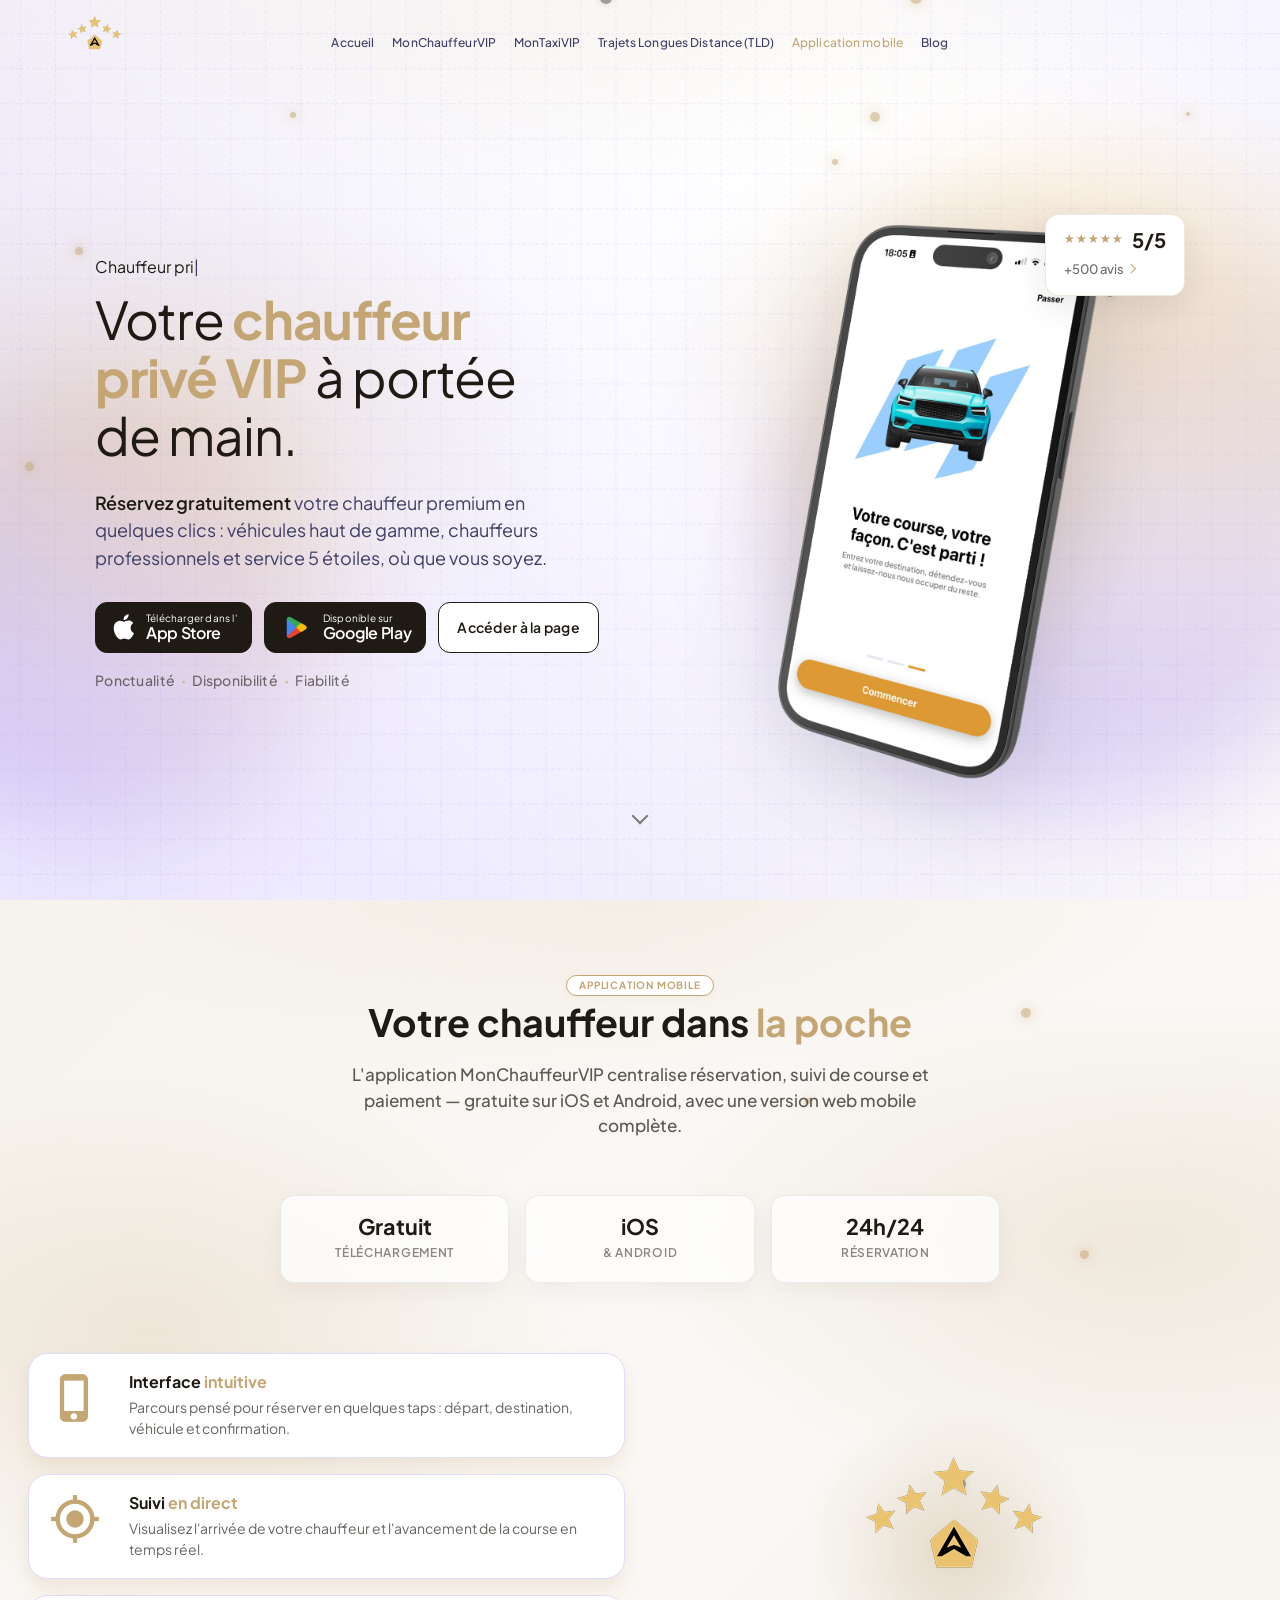
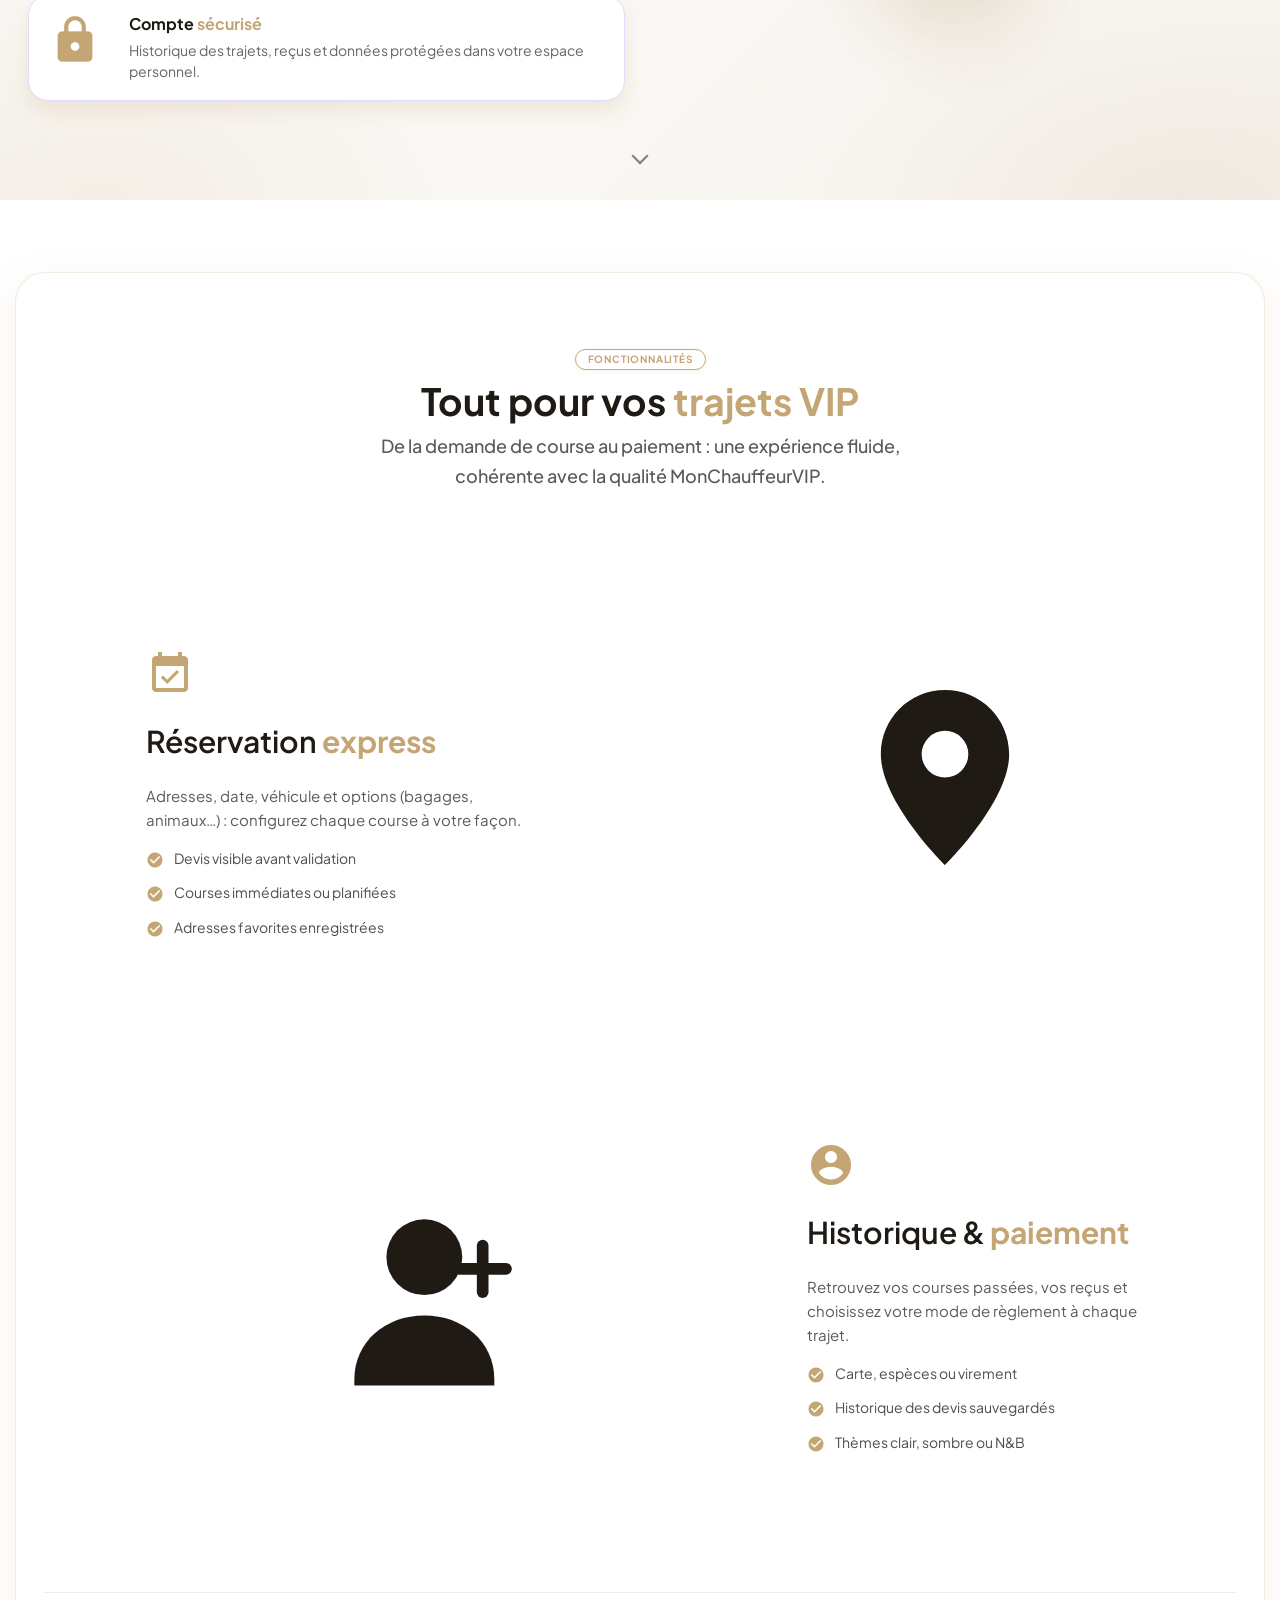
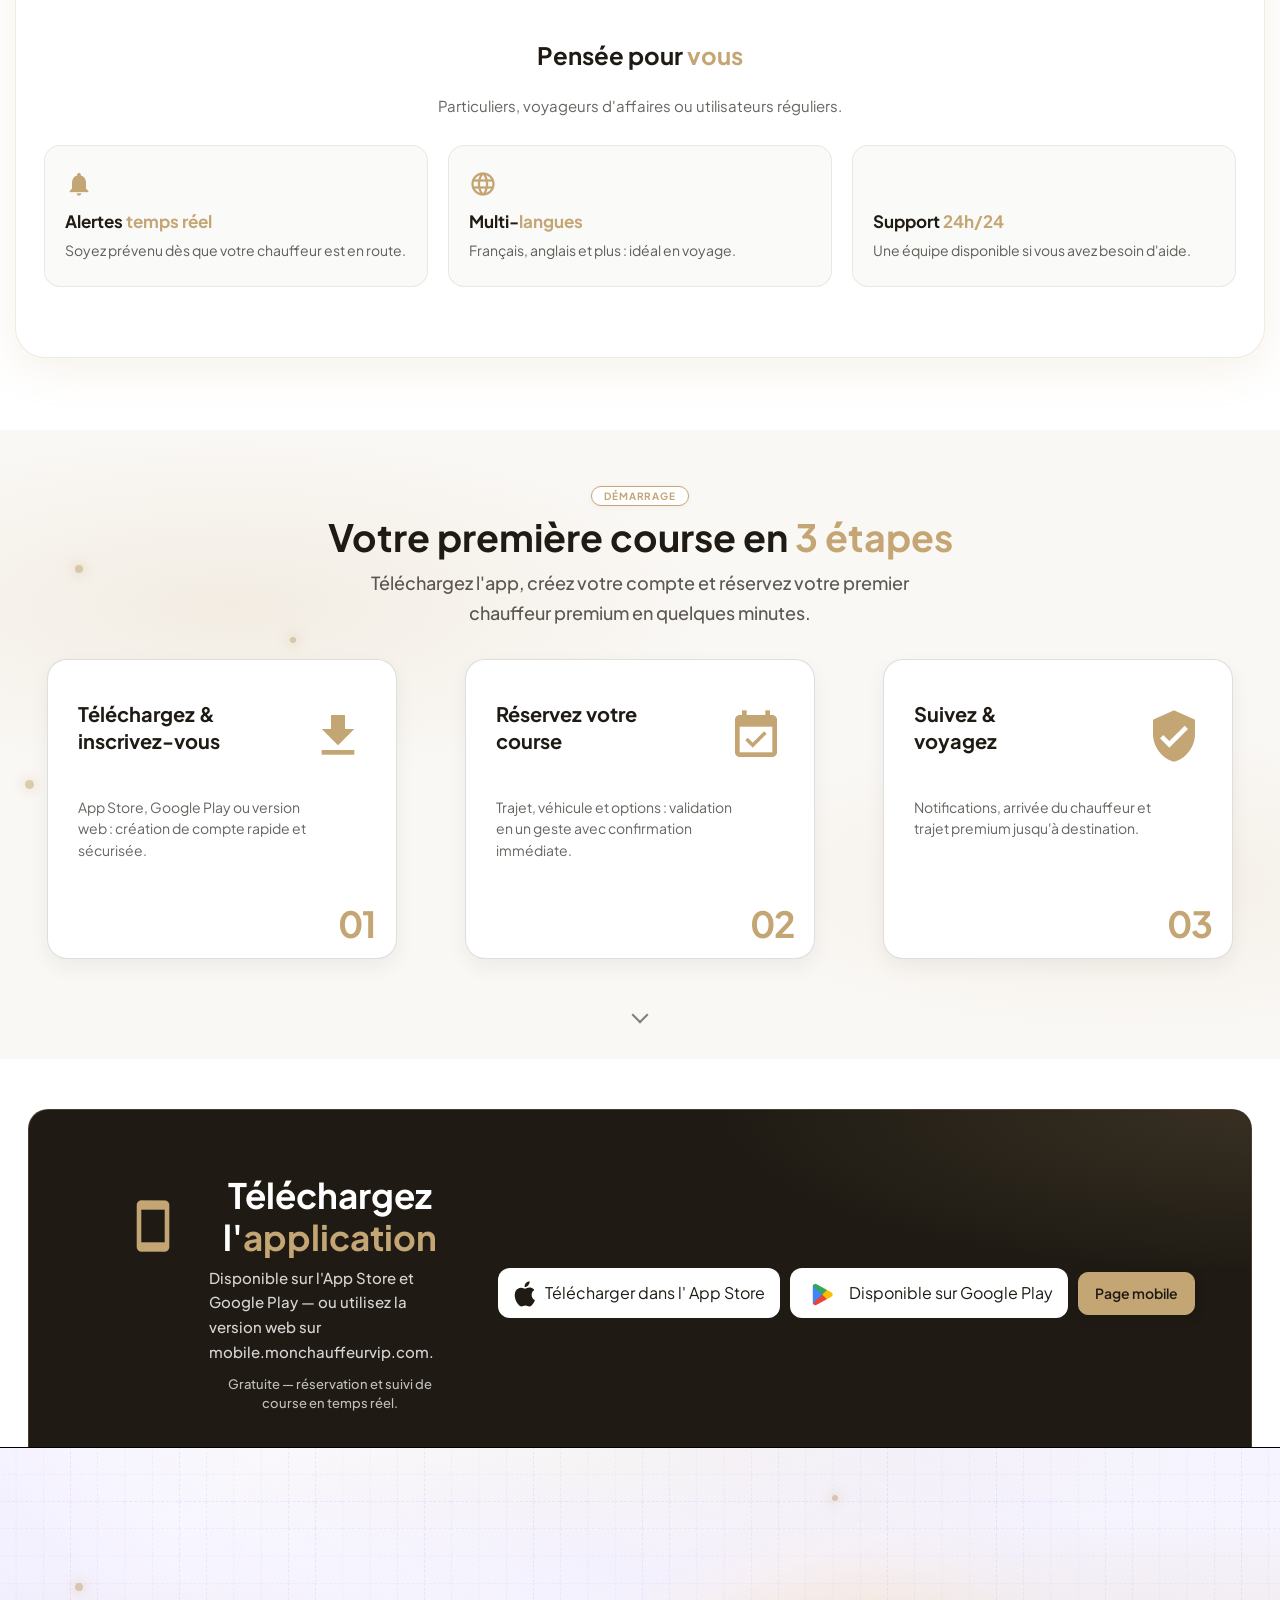
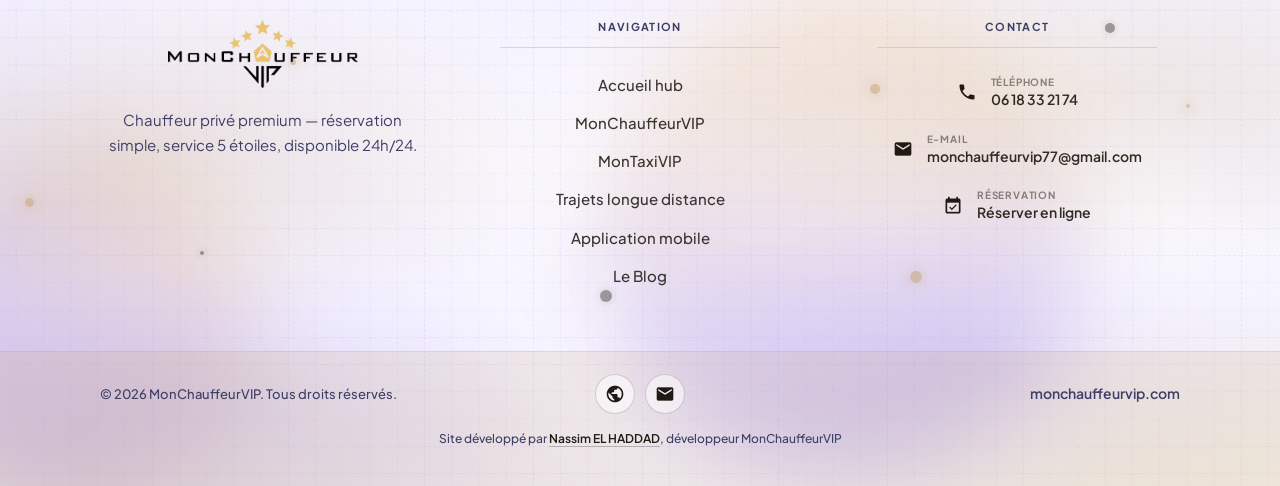
==== application-mobile.html @ 2fb82ef9 "Update index.html and styles for Hub MonChauffeurVIP - Revised meta description and title for better" ====
<!DOCTYPE html>
<html lang="fr">

<head>

  <meta charset="UTF-8">
  <meta http-equiv="X-UA-Compatible" content="IE=edge">
  <meta name="viewport" content="width=device-width, initial-scale=1.0">
  <meta name="description" content="Téléchargez l'application MonChauffeurVIP. Réservez votre chauffeur privé premium en quelques clics sur iOS et Android.">
  <title>Application mobile | MonChauffeurVIP</title>

  <link rel="stylesheet" href="css/owl.carousel.min.css">
  <link rel="stylesheet" href="css/bootstrap.min.css">
  <link rel="stylesheet" href="css/aos.css">
  <link rel="stylesheet" href="css/style.css">
  <link rel="stylesheet" href="css/responsive.css">
  <link rel="stylesheet" href="css/mcv-brand.css">
  <link rel="stylesheet" href="css/mcv-responsive.css">
  <link rel="icon" href="images/favicon-32.png" type="image/png" sizes="32x32">
  <link rel="apple-touch-icon" href="images/favicon.png" sizes="180x180">
  <link rel="preconnect" href="https://fonts.googleapis.com">
  <link rel="preconnect" href="https://fonts.gstatic.com" crossorigin>
  <link href="https://fonts.googleapis.com/css2?family=Plus+Jakarta+Sans:wght@200..800&display=swap" rel="stylesheet">
  <link href="https://fonts.googleapis.com/icon?family=Material+Icons" rel="stylesheet">

</head>

<body class="mcv-landing mcv-page-service mcv-page-app">

  <div class="page_wrapper">

    <div id="preloader">
      <div id="loader"></div>
    </div>

    <header>
      <div class="container">
       <nav class="navbar navbar-expand-lg mcv-navbar">
        <a class="navbar-brand mcv-brand-logo" href="index.html">
          <img class="mcv-brand-logo__img" src="images/logo-monchauffeurvip.png" alt="MonChauffeurVIP — Application mobile" width="220" height="56">
        </a>

        <button class="navbar-toggler" type="button" data-toggle="collapse" data-target="#navbarSupportedContent"
        aria-controls="navbarSupportedContent" aria-expanded="false" aria-label="Ouvrir le menu">
          <span class="navbar-toggler-icon">
            <div class="toggle-wrap">
              <span class="toggle-bar"></span>
            </div>
          </span>
        </button>

        <div class="collapse navbar-collapse" id="navbarSupportedContent">
          <ul class="navbar-nav mcv-nav-center">
            <li class="nav-item">
              <a class="nav-link" href="index.html">Accueil</a>
            </li>
            <li class="nav-item">
              <a class="nav-link" href="monchauffeurvip.html">MonChauffeurVIP</a>
            </li>
            <li class="nav-item">
              <a class="nav-link" href="montaxivip.html">MonTaxiVIP</a>
            </li>
            <li class="nav-item">
              <a class="nav-link" href="tld.html"><span class="mcv-nav-label-long">Trajets Longues Distance (TLD)</span><span class="mcv-nav-label-short">TLD</span></a>
            </li>
            <li class="nav-item active">
              <a class="nav-link" href="application-mobile.html"><span class="mcv-nav-label-long">Application mobile</span><span class="mcv-nav-label-short">App</span></a>
            </li>
            <li class="nav-item">
              <a class="nav-link" href="blog.html">Blog</a>
            </li>
          </ul>
        </div>

        </nav>
      </div>
    </header>

    <section id="mcv-app-hero" class="banner_section banner_section--fullscreen mcv-app-hero">

      <div class="dotes_anim_bloack">
        <div class="dots dotes_1"></div>
        <div class="dots dotes_2"></div>
        <div class="dots dotes_3"></div>
        <div class="dots dotes_4"></div>
        <div class="dots dotes_5"></div>
        <div class="dots dotes_6"></div>
        <div class="dots dotes_7"></div>
        <div class="dots dotes_8"></div>
        <div class="dots dotes_9"></div>
        <div class="dots dotes_10"></div>
      </div>

      <div class="container">
        <div class="row mcv-hero-row justify-content-center">

          <div class="col-lg-6 col-md-12" data-aos="fade-right" data-aos-duration="1500">
            <div class="banner_text mcv-hero-content">
              <div class="type-wrap">
                <span id="typed" style="white-space:pre;" class="typed"></span>
              </div>

              <h1>Votre <span>chauffeur privé VIP</span> à portée de main.</h1>
              <p><span class="mcv-hero-lead">Réservez gratuitement</span> votre chauffeur premium en quelques clics : véhicules haut de gamme, chauffeurs professionnels et service 5 étoiles, où que vous soyez.</p>

              <div class="mcv-hero-actions-row">
                <ul class="app_btn mcv-hero-stores">
                  <li>
                    <a class="mcv-store-badge" href="https://apps.apple.com/fr/app/monchauffeurvip/id6756851845" target="_blank" rel="noopener noreferrer" aria-label="Télécharger dans l'App Store">
                      <span class="mcv-store-badge__icon" aria-hidden="true">
                        <svg width="22" height="26" viewBox="0 0 22 26" fill="currentColor" xmlns="http://www.w3.org/2000/svg"><path d="M18.7 13.8c-.03-3.17 2.59-4.69 2.7-4.75-1.47-2.15-3.76-2.44-4.57-2.48-1.95-.2-3.8 1.15-4.78 1.15-.99 0-2.5-1.12-4.1-.99-2.11.13-4.05 1.23-5.14 3.12-2.19 3.8-.56 9.43 1.57 12.52 1.04 1.5 2.28 3.18 3.91 3.12 1.57-.06 2.16-1.01 4.06-1.01 1.9 0 2.43 1.01 4.09.98 1.69-.03 2.76-1.53 3.78-3.04 1.19-1.74 1.68-3.43 1.71-3.51-.04-.02-3.28-1.26-3.31-5.01zM15.3 4.2c.87-1.05 1.45-2.51 1.29-3.97-1.25.05-2.76.83-3.66 1.87-.8.93-1.5 2.43-1.31 3.86 1.39.11 2.8-.71 3.68-1.76z"/></svg>
                      </span>
                      <span class="mcv-store-badge__text">
                        <span class="mcv-store-badge__line">Télécharger dans l'</span>
                        <span class="mcv-store-badge__brand">App Store</span>
                      </span>
                    </a>
                  </li>
                  <li>
                    <a class="mcv-store-badge" href="#" aria-label="Disponible sur Google Play">
                      <span class="mcv-store-badge__icon mcv-store-badge__icon--play" aria-hidden="true">
                        <img src="images/google-play-store-logo-main-icon.png" alt="" width="34" height="34" class="mcv-store-badge__play-logo">
                      </span>
                      <span class="mcv-store-badge__text">
                        <span class="mcv-store-badge__line">Disponible sur</span>
                        <span class="mcv-store-badge__brand">Google Play</span>
                      </span>
                    </a>
                  </li>
                </ul>
                <a class="btn mcv-btn-reserver mcv-hero-cta-site" href="https://mobile.monchauffeurvip.com/" target="_blank" rel="noopener noreferrer">Accéder à la page</a>
              </div>

              <p class="mcv-hero-trust-line">
                <span>Ponctualité</span>
                <span class="mcv-hero-trust-line__dot" aria-hidden="true">·</span>
                <span>Disponibilité</span>
                <span class="mcv-hero-trust-line__dot" aria-hidden="true">·</span>
                <span>Fiabilité</span>
              </p>
            </div>
          </div>

          <div class="col-lg-6 col-md-12" data-aos="fade-in" data-aos-duration="1500">
            <div class="banner_shape_images banner_app_preview mcv-hero-visual">
              <div class="mcv-hero-visual__glow" aria-hidden="true"></div>
              <div class="hero_image_1">
                <img src="images/img_hero_nouvelle.png" class="moving_position_animatin" alt="Capture d'écran de l'application MonChauffeurVIP">
              </div>
              <a href="https://share.google/GGSSktTO4SmIzMHUB" class="hero_image_2 mcv-hero-float-card" target="_blank" rel="noopener noreferrer" aria-label="Voir plus de 500 avis sur Google">
                <div class="mcv-hero-float-card__inner">
                  <div class="mcv-hero-float-card__rating">
                    <span class="mcv-hero-float-card__stars" aria-hidden="true">★★★★★</span>
                    <strong>5/5</strong>
                  </div>
                  <span class="mcv-hero-float-card__label">
                    +500 avis
                    <span class="mcv-hero-float-card__arrow" aria-hidden="true"></span>
                  </span>
                </div>
              </a>
            </div>
          </div>

        </div>
      </div>

      <a href="#mcv-features" class="mcv-hero-scroll" aria-label="Aller à la section suivante">
        <span class="mcv-hero-scroll__icon" aria-hidden="true"></span>
      </a>
    </section>

    <section id="mcv-features" class="row_am whychoose_section mcv-features-section mcv-service-template-section" aria-labelledby="mcv-features-title">

      <div class="dotes_anim_bloack mcv-features-dots" aria-hidden="true">
        <div class="dots dotes_2"></div>
        <div class="dots dotes_5"></div>
        <div class="dots dotes_8"></div>
        <div class="dots dotes_10"></div>
      </div>

      <div class="inner_sec">
        <div class="container">
          <div class="section_title top_content mcv-features-heading" data-aos="fade-up" data-aos-duration="1500" data-aos-delay="300">
            <span class="title_badge mcv-features-badge mb-1">Application mobile</span>
            <h2 id="mcv-features-title">Votre chauffeur dans <span>la poche</span></h2>
            <p>L'application MonChauffeurVIP centralise réservation, suivi de course et paiement — gratuite sur iOS et Android, avec une version web mobile complète.</p>
          </div>

          <ul class="mcv-svc-stats" data-aos="fade-up" data-aos-duration="1000" data-aos-delay="200" aria-label="Points forts de l'application">
            <li class="mcv-svc-stat"><strong>Gratuit</strong><span>Téléchargement</span></li>
            <li class="mcv-svc-stat"><strong>iOS</strong><span>&amp; Android</span></li>
            <li class="mcv-svc-stat"><strong>24h/24</strong><span>Réservation</span></li>
          </ul>

          <div class="row whychoose_dh">
            <div class="col-lg-6">
              <div class="whychoose_box" data-aos="fade-up" data-aos-duration="1000" data-aos-delay="100">
                <div class="choose_icon"><span class="material-icons mcv-icon mcv-icon--atout" aria-hidden="true">phone_iphone</span></div>
                <div class="choose_text">
                  <h6>Interface <span>intuitive</span></h6>
                  <p>Parcours pensé pour réserver en quelques taps : départ, destination, véhicule et confirmation.</p>
                </div>
              </div>
              <div class="whychoose_box" data-aos="fade-up" data-aos-duration="1000" data-aos-delay="200">
                <div class="choose_icon"><span class="material-icons mcv-icon mcv-icon--atout" aria-hidden="true">my_location</span></div>
                <div class="choose_text">
                  <h6>Suivi <span>en direct</span></h6>
                  <p>Visualisez l'arrivée de votre chauffeur et l'avancement de la course en temps réel.</p>
                </div>
              </div>
              <div class="whychoose_box" data-aos="fade-up" data-aos-duration="1000" data-aos-delay="300">
                <div class="choose_icon"><span class="material-icons mcv-icon mcv-icon--atout" aria-hidden="true">lock</span></div>
                <div class="choose_text">
                  <h6>Compte <span>sécurisé</span></h6>
                  <p>Historique des trajets, reçus et données protégées dans votre espace personnel.</p>
                </div>
              </div>
            </div>
            <div class="col-lg-6">
              <div class="mcv-features-visual-col" data-aos="fade-up" data-aos-duration="1500" data-aos-delay="150">
                <div class="choose_img mcv-features-visual">
                  <div class="mcv-features-visual__glow" aria-hidden="true"></div>
                  <img src="images/favicon.png" class="mcv-features-screen moving_position_animatin" alt="Application mobile MonChauffeurVIP">
                </div>
              </div>
            </div>
          </div>
        </div>
      </div>

      <a href="#mcv-service-highlights" class="mcv-hero-scroll" aria-label="Aller à la section suivante">
        <span class="mcv-hero-scroll__icon" aria-hidden="true"></span>
      </a>
    </section>

    <section id="mcv-service-highlights" class="row_am service_section best_features mcv-best-features-section mcv-service-highlights-section section_inner_padding" aria-labelledby="mcv-highlights-title">
      <div class="inner_sec">
        <div class="container">
          <div class="section_title mcv-best-features-heading" data-aos="fade-up" data-aos-duration="1500" data-aos-delay="300">
            <span class="title_badge mcv-best-features-badge mb-1">Fonctionnalités</span>
            <h2 id="mcv-highlights-title">Tout pour vos <span>trajets VIP</span></h2>
            <p>De la demande de course au paiement : une expérience fluide, cohérente avec la qualité MonChauffeurVIP.</p>
          </div>

          <div class="row service_blocks">
            <div class="col-lg-1 col-md-12"></div>
            <div class="col-lg-5 col-md-12">
              <div class="service_text" data-aos="fade-up" data-aos-duration="1500">
                <span class="section_icon"><span class="material-icons mcv-icon mcv-icon--bf" aria-hidden="true">event_available</span></span>
                <h4>Réservation <span>express</span></h4>
                <p>Adresses, date, véhicule et options (bagages, animaux…) : configurez chaque course à votre façon.</p>
                <ul class="mcv-svc-checklist">
                  <li><span class="material-icons" aria-hidden="true">check_circle</span>Devis visible avant validation</li>
                  <li><span class="material-icons" aria-hidden="true">check_circle</span>Courses immédiates ou planifiées</li>
                  <li><span class="material-icons" aria-hidden="true">check_circle</span>Adresses favorites enregistrées</li>
                </ul>
              </div>
            </div>
            <div class="col-lg-6 col-md-12">
              <div class="img mcv-service-highlight-visual" data-aos="fade-up" data-aos-duration="1500">
                <img src="images/mcv-atout-reservation.svg" class="mcv-service-highlight-img mcv-service-highlight-img--icon moving_position_animatin" alt="Réservation dans l'application MonChauffeurVIP">
              </div>
            </div>
          </div>

          <div class="row service_blocks flex-row-reverse">
            <div class="col-lg-5 col-md-12">
              <div class="service_text right_side" data-aos="fade-up" data-aos-duration="1500">
                <span class="section_icon"><span class="material-icons mcv-icon mcv-icon--bf" aria-hidden="true">account_circle</span></span>
                <h4>Historique &amp; <span>paiement</span></h4>
                <p>Retrouvez vos courses passées, vos reçus et choisissez votre mode de règlement à chaque trajet.</p>
                <ul class="mcv-svc-checklist">
                  <li><span class="material-icons" aria-hidden="true">check_circle</span>Carte, espèces ou virement</li>
                  <li><span class="material-icons" aria-hidden="true">check_circle</span>Historique des devis sauvegardés</li>
                  <li><span class="material-icons" aria-hidden="true">check_circle</span>Thèmes clair, sombre ou N&amp;B</li>
                </ul>
              </div>
            </div>
            <div class="col-lg-6 col-md-12">
              <div class="img mcv-service-highlight-visual" data-aos="fade-up" data-aos-duration="1500">
                <img src="images/mcv-atout-compte.svg" class="mcv-service-highlight-img mcv-service-highlight-img--icon moving_position_animatin" alt="Compte et historique dans l'application">
              </div>
            </div>
          </div>

          <div class="mcv-svc-usecases" data-aos="fade-up" data-aos-duration="1000">
            <h3 class="mcv-svc-usecases__title">Pensée pour <span>vous</span></h3>
            <p class="mcv-svc-usecases__lead">Particuliers, voyageurs d'affaires ou utilisateurs réguliers.</p>
            <article class="mcv-svc-usecase-card">
              <span class="material-icons" aria-hidden="true">notifications</span>
              <h3>Alertes <span>temps réel</span></h3>
              <p>Soyez prévenu dès que votre chauffeur est en route.</p>
            </article>
            <article class="mcv-svc-usecase-card">
              <span class="material-icons" aria-hidden="true">language</span>
              <h3>Multi-<span>langues</span></h3>
              <p>Français, anglais et plus : idéal en voyage.</p>
            </article>
            <article class="mcv-svc-usecase-card">
              <span class="material-icons" aria-hidden="true">support_agent</span>
              <h3>Support <span>24h/24</span></h3>
              <p>Une équipe disponible si vous avez besoin d'aide.</p>
            </article>
          </div>
        </div>
      </div>
    </section>

    <section id="mcv-how-it-works" class="row_am howwork_section mcv-howwork-section" aria-labelledby="mcv-how-title">

      <div class="dotes_anim_bloack mcv-howwork-dots" aria-hidden="true">
        <div class="dots dotes_1"></div>
        <div class="dots dotes_4"></div>
        <div class="dots dotes_7"></div>
        <div class="dots dotes_10"></div>
      </div>

      <div class="inner_sec">
        <div class="container">
          <div class="section_title mcv-howwork-heading" data-aos="fade-up" data-aos-duration="1000" data-aos-delay="100">
            <span class="title_badge mcv-howwork-badge mb-1">Démarrage</span>
            <h2 id="mcv-how-title">Votre première course en <span>3 étapes</span></h2>
            <p>Téléchargez l'app, créez votre compte et réservez votre premier chauffeur premium en quelques minutes.</p>
          </div>
          <div class="row work_blocks">
            <div class="col-lg-4 col-md-12" data-aos="fade-up" data-aos-duration="1000" data-aos-delay="100">
              <div class="work_box">
                <div class="work_title">
                  <h6>Téléchargez &amp; <br> inscrivez-vous</h6>
                  <span class="material-icons mcv-icon mcv-icon--work work_icon" aria-hidden="true">get_app</span>
                </div>
                <div class="work_text">
                  <p>App Store, Google Play ou version web : création de compte rapide et sécurisée.</p>
                </div>
                <div class="work_step"><div class="step-box">01</div></div>
              </div>
            </div>
            <div class="col-lg-4 col-md-12" data-aos="fade-up" data-aos-duration="1000" data-aos-delay="200">
              <div class="work_box">
                <div class="work_title">
                  <h6>Réservez votre <br> course</h6>
                  <span class="material-icons mcv-icon mcv-icon--work work_icon" aria-hidden="true">event_available</span>
                </div>
                <div class="work_text">
                  <p>Trajet, véhicule et options : validation en un geste avec confirmation immédiate.</p>
                </div>
                <div class="work_step"><div class="step-box">02</div></div>
              </div>
            </div>
            <div class="col-lg-4 col-md-12" data-aos="fade-up" data-aos-duration="1000" data-aos-delay="300">
              <div class="work_box">
                <div class="work_title">
                  <h6>Suivez &amp; <br> voyagez</h6>
                  <span class="material-icons mcv-icon mcv-icon--work work_icon" aria-hidden="true">verified_user</span>
                </div>
                <div class="work_text">
                  <p>Notifications, arrivée du chauffeur et trajet premium jusqu'à destination.</p>
                </div>
                <div class="work_step"><div class="step-box">03</div></div>
              </div>
            </div>
          </div>
        </div>
      </div>

      <a href="#mcv-svc-cta" class="mcv-hero-scroll" aria-label="Aller au téléchargement">
        <span class="mcv-hero-scroll__icon" aria-hidden="true"></span>
      </a>
    </section>

    <section class="cta_section new white_text mcv-cta-section mcv-service-cta-section" id="mcv-svc-cta">
      <div class="container">
        <div class="cta_box">
          <div class="left">
            <div class="section_title" data-aos="fade-in" data-aos-duration="1500" data-aos-delay="100">
              <span class="material-icons mcv-icon mcv-icon--contact customer_icon" aria-hidden="true">smartphone</span>
              <h3>Téléchargez l'<span>application</span></h3>
              <p>Disponible sur l'App Store et Google Play — ou utilisez la version web sur mobile.monchauffeurvip.com.</p>
              <span class="mcv-svc-cta-note">Gratuite — réservation et suivi de course en temps réel.</span>
            </div>
          </div>
          <div class="right">
            <div class="btn_block mcv-service-cta-actions mcv-service-cta-actions--stores">
              <a class="mcv-store-badge" href="https://apps.apple.com/fr/app/monchauffeurvip/id6756851845" target="_blank" rel="noopener noreferrer" aria-label="Télécharger dans l'App Store">
                <span class="mcv-store-badge__icon" aria-hidden="true">
                  <svg width="22" height="26" viewBox="0 0 22 26" fill="currentColor" xmlns="http://www.w3.org/2000/svg"><path d="M18.7 13.8c-.03-3.17 2.59-4.69 2.7-4.75-1.47-2.15-3.76-2.44-4.57-2.48-1.95-.2-3.8 1.15-4.78 1.15-.99 0-2.5-1.12-4.1-.99-2.11.13-4.05 1.23-5.14 3.12-2.19 3.8-.56 9.43 1.57 12.52 1.04 1.5 2.28 3.18 3.91 3.12 1.57-.06 2.16-1.01 4.06-1.01 1.9 0 2.43 1.01 4.09.98 1.69-.03 2.76-1.53 3.78-3.04 1.19-1.74 1.68-3.43 1.71-3.51-.04-.02-3.28-1.26-3.31-5.01zM15.3 4.2c.87-1.05 1.45-2.51 1.29-3.97-1.25.05-2.76.83-3.66 1.87-.8.93-1.5 2.43-1.31 3.86 1.39.11 2.8-.71 3.68-1.76z"/></svg>
                </span>
                <span class="mcv-store-badge__text">
                  <span class="mcv-store-badge__line">Télécharger dans l'</span>
                  <span class="mcv-store-badge__brand">App Store</span>
                </span>
              </a>
              <a class="mcv-store-badge" href="#" aria-label="Disponible sur Google Play">
                <span class="mcv-store-badge__icon mcv-store-badge__icon--play" aria-hidden="true">
                  <img src="images/google-play-store-logo-main-icon.png" alt="" width="34" height="34" class="mcv-store-badge__play-logo">
                </span>
                <span class="mcv-store-badge__text">
                  <span class="mcv-store-badge__line">Disponible sur</span>
                  <span class="mcv-store-badge__brand">Google Play</span>
                </span>
              </a>
              <a class="btn mcv-btn-reserver mcv-cta-btn mcv-cta-btn--book" href="https://mobile.monchauffeurvip.com/" target="_blank" rel="noopener noreferrer">Page mobile</a>
            </div>
          </div>
        </div>
      </div>
    </section>


    <!-- Footer-Section start -->
    <footer class="mcv-footer">
        <div class="top_footer" id="contact">

          <div class="dotes_anim_bloack mcv-footer-dots" aria-hidden="true">
            <div class="dots dotes_1"></div>
            <div class="dots dotes_2"></div>
            <div class="dots dotes_3"></div>
            <div class="dots dotes_4"></div>
            <div class="dots dotes_5"></div>
            <div class="dots dotes_6"></div>
            <div class="dots dotes_7"></div>
            <div class="dots dotes_8"></div>
            <div class="dots dotes_9"></div>
            <div class="dots dotes_10"></div>
          </div>

          <div class="container">
            <div class="mcv-footer-main">
              <div class="mcv-footer-col mcv-footer-col--brand">
                <a href="index.html" class="mcv-footer-logo">
                  <img src="images/logo%20header.png" alt="MonChauffeurVIP" width="220" height="56">
                </a>
                <p class="mcv-footer-tagline">Chauffeur privé premium — réservation simple, service 5 étoiles, disponible 24h/24.</p>
              </div>

              <nav class="mcv-footer-col mcv-footer-col--nav" aria-label="Navigation pied de page">
                <h2 class="mcv-footer-heading">Navigation</h2>
                <ul class="mcv-footer-links">
                  <li><a href="index.html">Accueil hub</a></li>
                  <li><a href="monchauffeurvip.html">MonChauffeurVIP</a></li>
                  <li><a href="montaxivip.html">MonTaxiVIP</a></li>
                  <li><a href="tld.html">Trajets longue distance</a></li>
                  <li><a href="application-mobile.html">Application mobile</a></li>
                  <li><a href="blog.html">Le Blog</a></li>
                </ul>
              </nav>

              <div class="mcv-footer-col mcv-footer-col--contact">
                <h2 class="mcv-footer-heading">Contact</h2>
                <ul class="mcv-footer-contact-list">
                  <li>
                    <a href="tel:+33618332174" class="mcv-footer-contact-link">
                      <span class="material-icons" aria-hidden="true">call</span>
                      <span class="mcv-footer-contact-link__text">
                        <span class="mcv-footer-contact-link__label">Téléphone</span>
                        <span class="mcv-footer-contact-link__value">06 18 33 21 74</span>
                      </span>
                    </a>
                  </li>
                  <li>
                    <a href="mailto:monchauffeurvip77@gmail.com" class="mcv-footer-contact-link">
                      <span class="material-icons" aria-hidden="true">mail</span>
                      <span class="mcv-footer-contact-link__text">
                        <span class="mcv-footer-contact-link__label">E-mail</span>
                        <span class="mcv-footer-contact-link__value">monchauffeurvip77@gmail.com</span>
                      </span>
                    </a>
                  </li>
                  <li>
                    <a href="https://monchauffeurvip.com" class="mcv-footer-contact-link" target="_blank" rel="noopener noreferrer">
                      <span class="material-icons" aria-hidden="true">event_available</span>
                      <span class="mcv-footer-contact-link__text">
                        <span class="mcv-footer-contact-link__label">Réservation</span>
                        <span class="mcv-footer-contact-link__value">Réserver en ligne</span>
                      </span>
                    </a>
                  </li>
                </ul>
              </div>
            </div>
          </div>

          <div class="mcv-footer-bottom">
            <div class="container">
              <div class="mcv-footer-bottom__inner">
                <p class="mcv-footer-copy">© <span id="mcv-current-year"></span> MonChauffeurVIP. Tous droits réservés.</p>
                <ul class="mcv-footer-social">
                  <li>
                    <a href="https://monchauffeurvip.com" target="_blank" rel="noopener noreferrer" aria-label="Site web MonChauffeurVIP">
                      <span class="material-icons" aria-hidden="true">public</span>
                    </a>
                  </li>
                  <li>
                    <a href="mailto:monchauffeurvip77@gmail.com" aria-label="Envoyer un e-mail">
                      <span class="material-icons" aria-hidden="true">mail</span>
                    </a>
                  </li>
                </ul>
                <a href="https://monchauffeurvip.com" class="mcv-footer-site-link" target="_blank" rel="noopener noreferrer">monchauffeurvip.com</a>
              </div>
              <p class="mcv-footer-credit">
                Site développé par <a href="https://www.linkedin.com/in/nassim-elhaddad/" target="_blank" rel="noopener noreferrer">Nassim EL HADDAD</a>, développeur MonChauffeurVIP
              </p>
            </div>
          </div>

        </div>
    </footer>
    <!-- Footer-Section end -->

    <div class="go_top" id="Gotop">
      <span><i class="material-icons">keyboard_arrow_up</i></span>
    </div>


    <div class="purple_backdrop"></div>

  </div>

  <script src="js/jquery.js"></script>
  <script src="js/owl.carousel.min.js"></script>
  <script src="js/bootstrap.min.js"></script>
  <script src="js/aos.js"></script>
  <script src="js/typed.min.js"></script>
  <script src="js/main.js"></script>
  <script>
    $("#typed").typed({
      strings: ["Chauffeur privé premium", "Service VIP 5 étoiles", "Réservation en quelques clics"],
      typeSpeed: 100,
      startDelay: 0,
      backSpeed: 60,
      backDelay: 2000,
      loop: true,
      cursorChar: "|",
      contentType: 'html'
    });

    document.getElementById('mcv-current-year').textContent = new Date().getFullYear();
  </script>

</body>

</html>
---- css/style.css ----
/*-----------------------------------------------------------------------------------

[Table of contents]

1.Font
2.Css Variable for colors
3.Common CSS
4.Section heading  
5.Preloader  
6.Header navigation
7.Hero slider
8.Scrolling text
9.Trusted logo slider
10.Feature section
11.Services two colom
12.Two colom
13.About app
14.Modern Ui slider
15.How it work
16.Intro video
17.Testimonial
18.Pricing box
19.Pricing page
20.Pricing table
21.Faq
22.Interface image
23.Download app
24.Latest story blog
25.Newsletter
26.Footer
27.Object moving
28.Header buttons
29.About page banner
30.Inner page banner
31.White header
32.About us page
33.Blog list page
34.Blog single page
35.Sign up
36.Sign in
37.Contact page
38.Home why choose
39.Best features
40.How it work option 2
41.Feature page
42.Static hero
43.How work slider option
44.Popup model

-----------------------------------------------------------------------------------*/


/* --------Font--------------- */

@import url('https://fonts.googleapis.com/css2?family=Plus+Jakarta+Sans:wght@200..800&display=swap');


/* -----------Css-variable------ */

:root {
    --primary: #6a49f2;
    --secondary: #32236f;
    --body-text: #3e3f66;
    --white: #ffffff;
    --lighter1: #f6f4fe;
    --lighter2: #DFDAF3;
    --lighter3:#c1c0d3;
    --purplishgray:#e2dcff;
    --border:#e1dbfc;
    --slider-dots-color: #D4D2DD;
    --red-color:#ee6464;
    --green-color:#33c433; 
}


/* ------Common-Css------------- */

html{scroll-behavior:smooth; overflow-x: hidden;}

body {
    margin: 0;
    padding: 0;
    box-sizing: border-box;
    font-size: 16px;
    line-height: 1.7;
    font-family: "Plus Jakarta Sans", sans-serif;
    color: var(--body-text);
    background-color: var(--lighter1);
    overflow-x: hidden;
}

img {max-width: 100%}

.page_wrapper {
    width: 100%;
    overflow-x: hidden;
}


a {
    text-decoration: none;
    color: var(--body-text);
}

a:hover {
    text-decoration: none;
    color: var(--body-text);
}

ul,
li {
    padding: 0;
    list-style-type: none;
    margin: 0;
}

button:focus,
.btn.focus,
.btn:focus {
    outline: none;
    box-shadow: none;
}


/* heding font size */

h1, h2, h3, h4, h5, h6 {
	font-weight: 700;
	color: var(--secondary);
}

h1 {
	font-size: 50px;
}

h2 {
	font-size: 45px;
}

h3 {
    font-size: 35px;
}

h4 {
    font-size: 30px;
}

h5 {
    font-size: 25px;
}

h6 {
    font-size: 20px;
}


@media screen and (min-width:1200px) {
    .container {
        max-width: 1170px;
    }
}

/* section heading h2 */

.section_title {
	text-align: center;
}

.section_title h2 {
    margin-top: 5px;
}

.section_title h2 span {
    color: var(--primary);
}

.title_badge {
	background: var(--primary);
    color: var(--white);
    display: inline-block;
    font-size: 12px;
    text-transform: uppercase;
    letter-spacing: 1px;
    font-weight: 600;
    border-radius: 50px;
    padding:2px 18px;
}

.title_badge.lighter {
	background: var(--white);
    color: var(--primary);
}

.section_title p {
    font-size: 18px;
    font-weight: 500;
    color: var(--secondary);
    padding: 0px 300px;
    margin-bottom: 30px;
}

.white_text p,
.white_text .section_title h2,
.white_text span,
.white_text h2,
.white_text h3 {
    color: var(--white);
}

.row_am {
    padding: 50px 0;
}


/* section inner padding */
.section_inner_padding {
	padding-top: 100px;
	padding-bottom: 100px;
}

.section_inner_top_padding { 
	padding-top: 100px; 
}


/* purple button */
.puprple_btn {
    background-color: var(--primary);
    color: var(--white);
    border-radius: 10px;
    padding: 12px 30px;
    position: relative;
    overflow: hidden;
    z-index: 1;
    font-weight: 700;
    font-size: 14px;
    text-transform: uppercase;
    letter-spacing: 1px;

}

.puprple_btn::before {
    content: "";
    position: absolute;
    left: 0;
    top: 0;
    width: 0%;
    height: 100%;
    background-color: var(--white);
    border-radius: 6px;
    transition: .6s all;
    z-index: -1;
}

.puprple_btn:hover::before {
    width: 100%;
}

.puprple_btn:hover {
    color: var(--primary);
}


/* purple button */
.light_btn {
    background-color: var(--white);
    color: var(--primary);
    border-radius: 10px;
    padding: 12px 30px;
    position: relative;
    overflow: hidden;
    z-index: 1;
    font-weight: 700;
    font-size: 14px;
    border: solid 1px var(--primary);
    text-transform: uppercase;
    letter-spacing: 1px;
}

.light_btn::before {
    content: "";
    position: absolute;
    left: 0;
    top: 0;
    width: 0%;
    height: 100%;
    background-color: var(--primary);
    border-radius: 6px;
    transition: .6s all;
    z-index: -1;
}

.light_btn:hover::before {
    width: 100%;
}

.light_btn:hover {
    color: var(--white) !important;
    border: solid 1px var(--white);
}


/* animated dots */

/* Dots Moving Animation */
.dotes_anim_bloack .dots {
  position: absolute;
  border-radius: 50%;
}

.dotes_anim_bloack .dots::before {
  content: "";
  border-radius: 50%;
  position: absolute;
}

.dotes_anim_bloack .dotes_1 {
  width: 120px;
  height: 120px;
  top: 135px;
  left: 75px;
  animation: reverce_anim_round 12s infinite linear;
}

.dotes_anim_bloack .dotes_1::before {
  width: 8px;
  height: 8px;
  background: #ff6b64;
  top: 0;
  left: 0;
}

.dotes_anim_bloack .dotes_2 {
  width: 90px;
  height: 60px;
  top: 47px;
  left: 65%;
  animation: anim_round 9s infinite linear;
}

.dotes_anim_bloack .dotes_2::before {
  width: 6px;
  height: 6px;
  background: #ff6b64;
  top: 0;
  left: 0;
}

.dotes_anim_bloack .dotes_3 {
  width: 120px;
  height: 120px;
  top: 175px;
  right: 165px;
  animation: reverce_anim_round 12s infinite linear;
}

.dotes_anim_bloack .dotes_3::before {
  width: 10px;
  height: 10px;
  background: #c47bea;
  top: 0;
  right: 0;
}

.dotes_anim_bloack .dotes_4 {
  width: 100px;
  height: 140px;
  top: 33%;
  left: 290px;
  animation: anim_round 8s infinite linear;
}

.dotes_anim_bloack .dotes_4::before {
  width: 6px;
  height: 6px;
  background: #ffb135;
  top: 0;
  left: 0;
}

.dotes_anim_bloack .dotes_5 {
  width: 120px;
  height: 120px;
  top: 37%;
  left: 68%;
  animation: reverce_anim_round 15s infinite linear;
}

.dotes_anim_bloack .dotes_5::before {
  width: 10px;
  height: 10px;
  background: #ffb135;
  top: 0;
  left: 0;
}

.dotes_anim_bloack .dotes_6 {
  width: 120px;
  height: 120px;
  top: 40%;
  right: 90px;
  animation: anim_round 17s infinite linear;
}

.dotes_anim_bloack .dotes_6::before {
  width: 4px;
  height: 4px;
  background: #c47bea;
  top: 0;
  right: 0;
}

.dotes_anim_bloack .dotes_7 {
  width: 120px;
  height: 120px;
  bottom: 18%;
  left: 200px;
  animation: reverce_anim_round 14s infinite linear;
}

.dotes_anim_bloack .dotes_7::before {
  width: 4px;
  height: 4px;
  background: #5c5fff;
  top: 0;
  left: 0;
}

.dotes_anim_bloack .dotes_8 {
  width: 120px;
  height: 120px;
  bottom: 15%;
  right: 250px;
  animation: reverce_anim_round 10s infinite linear;
}

.dotes_anim_bloack .dotes_8::before {
  width: 12px;
  height: 12px;
  background: #ffa168;
  top: 0;
  left: 0;
}

.dotes_anim_bloack .dotes_9 {
  width: 120px;
  height: 120px;
  bottom: 12%;
  left: 600px;
  animation: reverce_anim_round 20s infinite linear;
}

.dotes_anim_bloack .dotes_9::before {
  width: 12px;
  height: 12px;
  background: #f19d99;
  top: 0;
  left: 0;
}

.dotes_anim_bloack .dotes_10 {
  width: 120px;
  height: 120px;
  top: 350px;
  left: 25px;
  animation: reverce_anim_round 10s infinite linear;
}

.dotes_anim_bloack .dotes_10::before {
  width: 9px;
  height: 9px;
  background: #6a49f2;
  top: 0;
  left: 0;
}

@keyframes anim_round {
  0% {
    transform: rotate(0);
  }

  100% {
    transform: rotate(360deg);
  }
}

@keyframes reverce_anim_round {
  0% {
    transform: rotate(0);
  }

  100% {
    transform: rotate(-360deg);
  }
}


/* ------------Waves-Animation---------------- */
.waves-block {
    position: absolute;
    top: 50%;
    left: 50%;
    transform: translate(-50% , -50%);
    width: 150px;
    height: 150px;
}

.waves {
    width: 150px;
    height: 150px;
    background: rgba(255, 255, 255, 0.3);
    opacity: 0;
    -ms-filter: "progid:DXImageTransform.Microsoft.Alpha(Opacity=0)";
    border-radius: 100%;
    z-index: -1;
    -webkit-animation: waves 3s ease-in-out infinite;
    animation: waves 3s ease-in-out infinite;
}

.wave-1 {
    -webkit-animation-delay: 0s;
    animation-delay: 0s;
}

.wave-2 {
    -webkit-animation-delay: 1s;
    animation-delay: 1s;
    position: absolute;
    top: 0;
}

.wave-3 {
    -webkit-animation-delay: 2s;
    animation-delay: 2s;
    position: absolute;
    top: 0;
}

@keyframes waves {
    0% {
        -webkit-transform: scale(0.2, 0.2);
        transform: scale(0.2, 0.2);
        opacity: 0;
        -ms-filter: "progid:DXImageTransform.Microsoft.Alpha(Opacity=0)";
    }

    50% {
        opacity: 0.9;
        -ms-filter: "progid:DXImageTransform.Microsoft.Alpha(Opacity=90)";
    }

    100% {
        -webkit-transform: scale(0.9, 0.9);
        transform: scale(0.9, 0.9);
        opacity: 0;
        -ms-filter: "progid:DXImageTransform.Microsoft.Alpha(Opacity=0)";
    }
}



/* slider controls */
.owl-carousel .owl-dots {
    display: flex;
    align-items: center;
    justify-content: center;
    position: relative;
    margin-top: 20px;
}

.owl-carousel .owl-dots button {
    display: block;
    width: 15px;
    height: 15px;
    background-color: var(--slider-dots-color);
    border-radius: 15px;
    margin: 0 5px;
}

.owl-carousel .owl-dots button.active {
    background-color: var(--primary);
}

.container.container-sm {
    max-width: 780px;
}


/* -------------Preloader-Css-Start-------------- */

/* Preloader */
#preloader {
    position: fixed;
    top: 0;
    left: 0;
    width: 100%;
    height: 100%;
    background-color: rgba(255, 255, 255, 0.9);
    z-index: 999999;
}

#loader {
    display: block;
    position: relative;
    left: 50%;
    top: 50%;
    width: 150px;
    height: 150px;
    margin: -75px 0 0 -75px;
    border-radius: 50%;
    border: 3px solid transparent;
    border-top-color: var(--primary);
    -webkit-animation: spin 2s linear infinite;
    animation: spin 2s linear infinite;
}

#loader:before {
    content: "";
    position: absolute;
    top: 5px;
    left: 5px;
    right: 5px;
    bottom: 5px;
    border-radius: 50%;
    border: 3px solid transparent;
    border-top-color: var(--body-text);
    -webkit-animation: spin 3s linear infinite;
    animation: spin 3s linear infinite;
}

#loader:after {
    content: "";
    position: absolute;
    top: 15px;
    left: 15px;
    right: 15px;
    bottom: 15px;
    border-radius: 50%;
    border: 3px solid transparent;
    border-top-color: var(--secondary);
    -webkit-animation: spin 1.5s linear infinite;
    animation: spin 1.5s linear infinite;
}

@-webkit-keyframes spin {
    0%   {
        -webkit-transform: rotate(0deg);
        -ms-transform: rotate(0deg);
        transform: rotate(0deg);
    }
    100% {
        -webkit-transform: rotate(360deg);
        -ms-transform: rotate(360deg);
        transform: rotate(360deg);
    }
}

@keyframes spin {
    0%   {
        -webkit-transform: rotate(0deg);
        -ms-transform: rotate(0deg);
        transform: rotate(0deg);
    }
    100% {
        -webkit-transform: rotate(360deg);
        -ms-transform: rotate(360deg);
        transform: rotate(360deg);
    }
}




/* -----------Header-Css-Start------------------- */
/* header wraper */
header {
    position: absolute;
    width: 100%;
    z-index: 99999;
    transition: .4s all;
}

header.fix_style {
    position: fixed;
    top: 0;
    backdrop-filter: blur(5px);
    background-color: #ffffffb4;
    padding: 15px 0;
    transition: none;
    opacity: 0;
    pointer-events: none;
    background-image:none;
}

header.fixed {
   pointer-events: all;
   opacity: 1;
   transition: .4s all;
}

header.fixed .navbar {
    padding: 0;
}

/* navigation bar */
.navbar {
    padding-left: 0;
    padding-right: 0;
    padding-top: 25px;
}

.navbar-expand-lg .navbar-nav {
    align-items: center;
}

.navbar-expand-lg .navbar-nav .nav-link {
    padding: 5px 14px;
    font-weight: 500;
}

.navbar-expand-lg .navbar-nav .nav-link:hover {
    color: var(--primary);
}

.navbar-expand-lg .navbar-nav .nav-link.light_btn {
    color: var(--white);
    background-color: var(--primary);
    font-size: 16px;
    padding: 12px 30px;
    border-radius: 10px;
    margin-left: 20px;
    position: relative;
    text-transform: capitalize;
}

.navbar-brand img {
    width: 135px;
}

/* navigation bar dropdown */
.navbar-expand-lg .navbar-nav .has_dropdown {
    display: flex;
    align-items: center;
    position: relative;
    border-radius: 10px 10px 0 0;
    transition: .4s all;
}

.navbar-expand-lg .navbar-nav .has_dropdown:hover {
    background-color: var(--white);
    box-shadow: 0px 4px 10px #c5c5c580;
}

.navbar-expand-lg .navbar-nav .has_dropdown .drp_btn {
    position: relative;
    right: 15px;
}

.navbar-expand-lg .navbar-nav .has_dropdown .sub_menu {
    position: absolute;
    top: 100%;
    background-color: var(--white);
    border-radius: 0 10px 10px 10px;
    min-width: 210px;
    max-width: 230px;
    margin-top: -10px;
    transition: .4s all;
    opacity: 0;
    pointer-events: none;
    box-shadow: 0px 4px 10px #c5c5c580;
}

.navbar-expand-lg .navbar-nav .has_dropdown .sub_menu ul {
    margin-left: 0;
    padding: 10px 20px;
}

.navbar-expand-lg .navbar-nav .has_dropdown .sub_menu ul li a {
    font-size: 15px;
    position: relative;
    transition: .4s all;
    line-height: 35px;
    font-weight: 500;
}

.navbar-expand-lg .navbar-nav .has_dropdown .sub_menu ul li a::before {
    content: "";
    width: 10px;
    height: 10px;
    display: inline-block;
    border: 2px solid var(--primary);
    border-radius: 10px;
    margin-right: 5px;
    position: absolute;
    left: -10px;
    top: 50%;
    transform: translateY(-50%);
    opacity: 0;
    transition: .4s all;
}

.navbar-expand-lg .navbar-nav .has_dropdown .sub_menu ul li a:hover {
    padding-left: 15px;
    color: var(--primary);
}

.navbar-expand-lg .navbar-nav .has_dropdown .sub_menu ul li a:hover::before {
    opacity: 1;
    left: 0;
}

.navbar-expand-lg .navbar-nav .has_dropdown:hover>a,
.navbar-expand-lg .navbar-nav .has_dropdown:hover>.drp_btn {
    color: var(--primary);
}

.navbar-expand-lg .navbar-nav .has_dropdown:hover .sub_menu {
    opacity: 1;
    pointer-events: all;
    margin-top: -1px;
}

.navbar .btn.puprple_btn {
	margin-left: 20px;
}

/* navigation toggle menu */
.toggle-wrap {
    padding: 10px;
    position: relative;
    cursor: pointer;
    
    /*disable selection*/
    -webkit-touch-callout: none;
	-webkit-user-select: none;
	-khtml-user-select: none;
	-moz-user-select: none;
	-ms-user-select: none;
	user-select: none;
}

.toggle-bar,
.toggle-bar::before,
.toggle-bar::after,
.toggle-wrap.active .toggle-bar,
.toggle-wrap.active .toggle-bar::before,
.toggle-wrap.active .toggle-bar::after {
	-webkit-transition: all .2s ease-in-out;
	-moz-transition: all .2s ease-in-out;
	-o-transition: all .2s ease-in-out;
	transition: all .2s ease-in-out;
}

.toggle-bar {
	width: 25px;
	margin: 10px 0;
	position: relative;
	border-top: 2px solid var(--body-text);
	display: block;
}

.toggle-bar::before,
.toggle-bar::after {
	content: "";
	display: block;
	background: var(--body-text);
	height: 2px;
	width: 30px;
	position: absolute;
	top: -12px;
	right: 0px;
	-ms-transform: rotate(0deg);
	-webkit-transform: rotate(0deg);
	transform: rotate(0deg);
	-ms-transform-origin: 13%;
	-webkit-transform-origin: 13%;
	transform-origin: 7%;
}

.white_header .toggle-bar , 
.white_header .toggle-bar::before,
.white_header .toggle-bar::after {
    border-top: 2px solid var(--white);
}

.toggle-bar::after {
    top: 7px;
}

.toggle-wrap.active .toggle-bar {
    border-top: 6px solid transparent;
}

.toggle-wrap.active .toggle-bar::before {
	-ms-transform: rotate(45deg);
	-webkit-transform: rotate(45deg);
	transform: rotate(45deg);
 }

.toggle-wrap.active .toggle-bar::after {
	-ms-transform: rotate(-45deg);
	-webkit-transform: rotate(-45deg);
	transform: rotate(-45deg);
}


/* ---------Hero-Slider-Css-Start------------------ */
/* hero slider wraper */
.banner_section {
    position: relative;
    background-image: url(../images/hero_bg.png);
    background-repeat: repeat;
    background-size: cover;
    padding-top: 180px;
    padding-bottom: 100px;

}

.banner_section .container {
    position: relative;
}

.banner_section .banner_shape_images {
    position: relative;
    display: flex;
}

.banner_section .banner_shape_images .hero_image_1 {
    position: relative;
}

.banner_section .banner_shape_images .hero_image_2 {
    position: absolute;
    top: -5px;
    right: -22px;
}

.banner_section .banner_shape_images .hero_image_1 img {
    max-width: inherit;
    animation-delay: 3s;
}

.banner_section .banner_shape_images .hero_image_2 img {
    max-width: inherit;
    display: block;
}

/* wave backgound after banner */
.banner_section::after {
    content: "";
    display: block;
    background-image: url(../images/banner-shape.svg);
    background-size: cover;
    background-repeat: no-repeat;
    width: 100%;
    height: 200px;
    background-position: center;
    margin-top: -50px;
    display: none;
}

.banner_section .row {
    align-items: center;
}

/* hero slider text */
.banner_section .banner_text {
    margin-top: -30px;
    padding-right: 20px;
}

/* hero slider heading h1 */
.banner_section .banner_text h1 {
    font-size: 50px;
    color: var(--secondary);
    letter-spacing: -1px;
    font-weight: normal;
    margin-top: 15px;
}

.banner_section .banner_text h1 span {
    color: var(--primary);
    font-weight: 700;
}


/* hero slider p */
.banner_section .banner_text p {
	padding: 10px 0;
    font-size: 18px;

}


/* hero slider button */
.banner_section .app_btn {
    display: flex;
    align-items: center;
}

/* hero slider list */
.banner_section .app_btn li a {
    display: block;
    padding: 16px 30px;
    background-color: var(--secondary);
    position: relative;
    border-radius: 12px;
    transition: .4s all;/*width: 182px;*/
}

.banner_section .app_btn li:last-child {
    margin-left: 25px;
}

.banner_section .app_btn li a img {
    transition: .4s all;
}

.banner_section .app_btn li a .white_img {
    position: absolute;
    left: 50%;
    transform: translateX(-50%);
    opacity: 0;
}

.banner_section .app_btn li a:hover {
    background-color: var(--primary);
}

.banner_section .app_btn li a:hover .blue_img {
    opacity: 0;
}

.banner_section .app_btn li a:hover .white_img {
    opacity: 1;
}

/* hero slider users */
.banner_section .used_app {
    display: flex;
    align-items: center;
    margin-top: 35px;
}

.banner_section .used_app ul {
    display: flex;
    align-items: center;
    margin-right: 10px;
}

.banner_section .used_app ul li:not(:first-child) {
    margin-left: -15px;
}

.banner_section .used_app p {
    font-size: 15px;
    line-height: 19px;
    margin-bottom: 0;
}

.banner_section .banner_text .type-wrap .typed {
	color: var(--primary);
}

/* hero slider control dots */
.banner_section .owl-dots {
    margin-top: 40px;
}

.owl-carousel .owl-item img {
    max-width: 100%;
    width: auto;
}



/* ---------- text List Flow Css Start ------------- */

.text_list_section {
	margin-top: -70px;
}

.text_list_section .slider_block {
    background-color: var(--secondary);
    padding: 20px 0;
    transform: rotate(-1.5deg);
    /* pointer-events: none; */
    width: 100%;
    overflow-x: hidden;
}

.text_list_section .down_fix {
    transform: rotate(-5deg);
    position: relative;
    bottom: -30px;
    z-index: 9;
}

.text_list_section .down_fix::after {
    content: "";
    position: absolute;
    right: 0;
    top: -10px;
    width: 22px;
    height: 22px;
    background-image: url(../images/bigstar.png);
    background-repeat: no-repeat;
    background-size: contain;
}

.text_list_section.rotet_down {
    transform: rotate(0.5deg);
}

.text_list_section .owl-stage,
.text_list_section .owl-stage-outer,
.textFlow_list .owl-stage,
.textFlow_list .owl-stage-outer {
    height: 45px;
}

.text_block {
    display: flex;
    align-items: center;
}

.text_block span {
    color: var(--white);
    font-size: 40px;
    font-family: var(--font-bebas);
    font-weight: 700;
    line-height: 1;
}

.text_block .mark_star {
    margin: 0 60px;
    font-family: 'Playball', cursive;
}


/* ------------Trusted-Section-Css-Start----------- */

.trusted_section .company_logos img {
    filter: grayscale(1);
    margin: 0 auto;
    padding: 0 20px;
    transition: .4s all;
    background: var(--white);
    border-radius: 12px;
    border: solid 1px var(--border); 
}

.trusted_section .company_logos img:hover {
    filter: grayscale(0);
}



/* ----------Feature-Detail-Section-start------ */

/* features section wraper */
.features_section .feature_detail {
    position: relative;
    display: flex;
    justify-content: space-between;
    margin-top: 60px;
    
}

/* features section image */
.features_section .feature_detail .feature_img {
    position: absolute;
    left: 50%;
    transform: translateX(-50%);
    top: -20px;
}

.features_section .feature_detail .feature_img img {
    max-width: 100%;
}

/* features section box */

.features_section .feature_detail .feature_box {
    max-width: 430px;
}

.features_section .feature_detail .feature_box .data_block {
    margin-bottom: 50px;
    background: var(--white);
    border: solid 1px var(--border);
    border-radius: 20px;
    padding: 30px;

    -webkit-box-shadow: 0px 10px 19px -1px rgba(234,230,254,1);
	-moz-box-shadow: 0px 10px 19px -1px rgba(234,230,254,1);
	box-shadow: 0px 10px 19px -1px rgba(234,230,254,1);
}

.features_section .feature_detail .feature_box .data_block:hover {
    border: solid 1px var(--primary);
    transition: all ease-in-out .2s;
}

.features_section .feature_detail .feature_box .data_block:hover .icon img {
    transform: rotate(360deg);
    transition: transform 2s;
}

.features_section .feature_detail .feature_box .data_block h6 {
    color: var(--secondary);
}

.features_section .feature_detail .left_data {
    text-align: right;
    padding-left: 100px;
}

.features_section .feature_detail .right_data {
    padding-right: 100px;
}

.features_section .feature_detail .left_data .data_block .icon {
    /*margin-right: -15px;*/
    margin-bottom: 20px;
}

.features_section .feature_detail .left_data .data_block .icon img {
    max-width: 100%;
}

.features_section .feature_detail .right_data .data_block .icon {
    /*margin-left: -15px;*/
    margin-bottom: 20px;
}

.features_section .feature_detail .right_data .data_block .icon img {
    max-width: 100%;
}

.features_section .container {
    max-width: 1370px;
}


/* ---------- service 2 colom section-------- */

.service_section {
    position: relative;
    padding-left: 15px !important;
    padding-right: 15px !important;
}


.service_section .inner_sec {
	max-width: 1340px;
    margin: 0 auto;
    background-color: var(--white);
    padding: 70px 0;
    border-radius: 30px;
    border: solid 1px var(--border);

    -webkit-box-shadow: 0px 10px 19px -1px rgba(234,230,254,1);
	-moz-box-shadow: 0px 10px 19px -1px rgba(234,230,254,1);
	box-shadow: 0px 10px 19px -1px rgba(234,230,254,1);
}

.service_section .service_blocks {
    padding:50px 0;
    align-items: center;
}

.service_section .service_blocks .img img {
    max-width: 100%;
    border-radius: 20px;
}

.service_section .service_text {
    padding-right: 150px;
}

.service_section .service_text.right_side {
    padding-left: 100px;
    padding-right: 0;
}

.service_section .service_text h4 {
    margin: 25px 0;
}

.service_section .service_text h4 span {
    color: var(--primary);
}


.service_section .service_text .btn_block {
    margin-top: 40px;
}



/* ------------Two Colom Section Css------------ */
.two_colom_section {
    position: relative;
}

.two_colom_section .service_blocks {
    padding:50px 0 50px 0;
    align-items: center;
}

.two_colom_section .service_blocks .img img {
    max-width: 100%;
    border-radius: 20px;
}

.two_colom_section .service_text {
    padding-right: 150px;
}

.two_colom_section .service_text.right_side {
    padding-left: 150px;
    padding-right: 0;
}

.two_colom_section .service_text h3 {
    margin:10px 0 20px 0;
}

.two_colom_section .service_blocks.sb_2 {
	padding-bottom: 0;
}

.two_colom_section .service_text h3 span {
    color: var(--primary);
}

.two_colom_section .service_text .listing_block .text h6 {
    color: var(--secondary);
}

.two_colom_section .service_text .listing_block li {
    display: flex;
    gap: 15px;
}

.two_colom_section .service_text .listing_block li .icon span {
    display: block;
    width: 20px;
    height: 20px;
    text-align: center;
    line-height: 20px;
    color: var(--white);
    background-color: var(--dark-black);
    border-radius: 100px;
    font-size: 8px;
    margin-top: 3px;
}

.two_colom_section .service_text .listing_block li .text {
    width: calc(100% - 50px);
}

.two_colom_section .service_text .feature_list li {
    display: flex;
    align-items: start;
    gap: 5px;
}

.two_colom_section .service_text .feature_list li .icon span {
    color: var(--primary);
    font-size: 18px;
}

.two_colom_section .service_text .feature_list li p {
    margin: 0;
    padding-top: 2px;
}

.two_colom_section .service_text .btn_block {
    margin-top: 30px;
}

.two_colom_section .service_text .listing_block li .icon span {
    background-color: var(--primary);
}

.two_colom_section .customer_payment .service_text {
    padding: 0;
    max-width: 385px;
    display: table;
    margin: 0 auto;
}


/* -----------------About-App-Section-Css-Start------------------ */

/* about us section wraper */
.about_app_section .about_img {
    display: flex;
    align-items: center;
    position: relative;
}

/* about us section images*/
.about_app_section .about_img img {
    max-width: 100%;
}

.about_app_section .about_img::before {
    content: "";
    position: absolute;
    left: 38%;
    top: 50%;
    transform: translate(-50%, -50%);
    width: 500px;
    height: 500px;
    background-color: var(--white);
    border-radius: 100%;
    z-index: -1;
}

.about_app_section .about_img .screen_img {
    margin-left: -135px;
    margin-top: 110px;
}

.about_app_section .about_text .section_title {
    text-align: left;
}

.about_app_section .about_text .section_title h3 {
    padding: 15px 0 10px 0;
}

/* about us section  statastics nomber */
.about_app_section .about_text .app_statstic {
    display: flex;
    flex-wrap: wrap;
    justify-content: space-between;
    margin-bottom: 10px;
    margin-top: 40px;
}

.about_app_section .about_text .app_statstic li {
    width: 248px;
    background-color: var(--white);
    margin-bottom: 30px;
    display: flex;
    align-items: center;
    border-radius: 12px;
    padding: 15px 10px;
    padding-left: 35px;
    box-shadow: 0px 4px 10px #EDE9FE;
}

.about_app_section .about_text .app_statstic li .icon {
    margin-right: 9px;
}

.about_app_section .about_text .app_statstic li p {
    margin-bottom: 0;
    line-height: 1;
    color: var(--secondary);
}

.about_app_section .about_text .app_statstic li p:first-child {
    font-size: 40px;
    font-weight: 600;
    margin-bottom: 3px;
}


/* how it works video model   */
.modal {
    z-index: 999999;
}

.modal-backdrop.show {
    z-index: 99999;
    opacity: .7;
}

.youtube-video .modal-dialog {
    position: absolute;
    left: 0;
    right: 0;
    top: 0;
    bottom: 0;
    margin: auto;
    width: 100%;
    padding: 0 15px;
    height: 100%;
    max-width: 1240px !important;
    display: flex;
    flex-direction: column;
    justify-content: center;
}

#video-container {
    position: relative;
    padding-bottom: 50%;
    padding-top: 30px;
    height: 0;
    overflow: hidden;
}

iframe#youtubevideo {
    position: absolute;
    top: 0;
    left: 0;
    height: 100%;
    width: 100%;
}
.youtube-video .modal-footer {
    border: none;
    text-align: center;
    display: block;
    padding: 0;
}

.youtube-video .modal-content {
    background: none !important;
    border: none;
}

#close-video {
    color: #fff;
    font-size: 30px;
}



/* ---- about page intro video (for thissection VIDEO MOEWL CSS is used from how it works section from home) ---- */

/* Intro video  */

.intro_video .container {
	max-width: 1370px;
}

.intro_video .yt_video {
    /*max-width: 1170px;*/
    margin: 0 auto;
    position: relative;
    overflow: hidden;
}

.intro_video .yt_video .thumbnil {
    position: relative;
}

.intro_video .yt_video .thumbnil img {
    max-width: 100%;
    border-radius: 20px;
}

.intro_video .yt_video .thumbnil a {
    position: absolute;
    left: 50%;
    top: 50%;
    transform: translate(-50%, -50%);
    text-align: center;
    color: var(--white);
    font-weight: 600;
    z-index: 999;
    cursor: pointer;
}

.intro_video .yt_video .thumbnil a span {
    display: block;
    font-weight: 700;
    font-size: 50px;
    line-height: 1.3;
}

.intro_video .yt_video .thumbnil a .play_btn {
    background-color: rgba(255, 255, 255, 0.1);
    width: 92px;
    height: 92px;
    border-radius: 100px;
    text-align: center;
    margin: 0 auto;
    line-height: 80px;
    position: relative;
    display: block;
    margin-bottom: 40px;
}

.intro_video .yt_video .thumbnil a .play_btn img {
    width: 72px;
    position: relative;
    z-index: 999;
}

.intro_video .yt_video .thumbnil .title_badge{
	color: var(--white);
	font-size: 12px;
	display: inline;
	padding: 7px 18px;
}

/* ------------Testimonial-Slider-Css-Start------------- */
/* testimonials wraper  */
#testimonial_slider {
    /*max-width: 550px;
    margin: 0 auto;*/
}

.testimonial_section .testimonial_block {
    background-image: url(../images/testimonial_bg.png);
    background-size: cover;
    background-position: center;
    position: relative;
    margin-top: 65px;
}

.testimonial_section .testimonial_block .testimonial_slide_box {
    text-align: center;
    width: 430px;
    padding: 10px;
    margin: 0 auto;
}

/* testimonials rating  */
.testimonial_section .testimonial_block .rating span {
    color: #FC9400;
    font-size: 18px;
}

.testimonial_section .testimonial_block .testimonial_slide_box .review {
    margin-top: 10px;
    margin-bottom: 30px;
}

/* testimonials image  */
.testimonial_section .testimonial_block .testimonial_slide_box .testimonial_img img {
    margin: 0 auto;
}

/* testimonials heading h3 */
.testimonial_section .testimonial_block .testimonial_slide_box h3 {
    font-size: 20px;
    font-weight: 600;
    margin-bottom: 0;
    margin-top: 10px;
}

.testimonial_section .testimonial_block .testimonial_slide_box .designation {
    font-size: 15px;
}

/* testimonials total review */
.testimonial_section .total_review {
    text-align: center;
    margin-top: 60px;
}

.testimonial_section .total_review .rating {
    display: flex;
    align-items: center;
    justify-content: center;
}

/* testimonials paragraph */
.testimonial_section .total_review .rating p {
    margin-bottom: 0;
    font-weight: 600;
    margin-left: 5px;
    color: var(--secondary);
}

/* testimonials heading */
.testimonial_section .total_review h3 {
    font-size: 50px;
    font-weight: 600;
    margin-bottom: 0;
    color: var(--secondary);
}

.testimonial_section .total_review a {
    color: var(--primary);
    font-weight: 700;
}

.testimonial_section .testimonial_block .avtar_faces {
    position: absolute;
    top: 0;
    left: 50%;
    transform: translateX(-50%);
    z-index: -1;
    width: 100%;
}

.testimonial_section .testimonial_block .avtar_faces img {
    max-width: 100%;
}


/* -------------------Pricing-Section---------------------- */

/* pricing wraper  */
.pricing_section .toggle_block {
    display: flex;
    align-items: center;
    justify-content: center;
    margin-top: 30px;
}

/* pricing toggle button */
.pricing_section .toggle_block span {
    color: var(--secondary);
    font-weight: 600;
    display: block;
    margin: 0 5px;
}

.tog_btn.month_active {
    left: 35px !important;
}

.pricing_section .toggle_block span.deactive {
    color: var(--body-text);
}

.pricing_section .toggle_block .offer {
    background-color: var(--white);
    border-radius: 5px;
    padding: 2px 10px;
    font-weight: 400;
    font-size: 13px;
    color: var(--primary);
}

.pricing_section .toggle_block .tog_block {
    width: 70px;
    height: 35px;
    background-color: var(--white);
    border-radius: 18px;
    margin: 0 10px;
    position: relative;
    cursor: pointer;
}

.pricing_section .toggle_block .tog_block .tog_btn {
    height: 23px;
    width: 23px;
    border-radius: 25px;
    display: block;
    background-color: var(--primary);
    position: absolute;
    left: 3px;
    top: 50%;
    transform: translateY(-50%);
    transition: .4s all;
}

.pricing_section .toggle_block .month.active,
.pricing_section .toggle_block .years.active {
    color: var(--primary);
}

/* pricing pannel */
.pricing_section .pricing_pannel {
    margin-top: 25px;
    display: none;
}

.pricing_section .pricing_pannel.active {
    display: block;
}

.pricing_section .pricing_pannel .pricing_block {
    text-align: left;
    background-color: var(--white);
    border-radius: 20px;
    padding: 40px;
    margin-bottom: 40px;
    border: solid 1px var(--border);
    position: relative;

    -webkit-box-shadow: 0px 10px 19px -1px rgba(234,230,254,1);
	-moz-box-shadow: 0px 10px 19px -1px rgba(234,230,254,1);
	box-shadow: 0px 10px 19px -1px rgba(234,230,254,1);
}

.pricing_section .pricing_pannel .pricing_block .pkg_icon {
	text-align: left;
}

.pricing_section .pricing_pannel .pricing_block.highlited_block {
    border: solid 2px var(--primary);
    overflow: hidden;
}


/* pricing box image */
.pricing_section .pricing_pannel .pricing_block .icon img {
    width: 120px;
}

/* pricing box heading h3 */
.pricing_section .pricing_pannel .pricing_block .pkg_name h6 {
    margin-bottom: 0;
    padding: 8px 0 0 0;

}

.pricing_section .pricing_pannel .pricing_block .pkg_name span {
    color: var(--body-text);
    font-size: 15px;
}

.pricing_section .pricing_pannel .pricing_block .price {
    font-size: 45px;
    color: var(--primary);
    margin: 0px 0 25px 0;
    display: block;
    font-weight: 600;
    padding: 0;
}

.pricing_section .pricing_pannel .pricing_block .price span {
    font-size: 18px;
    color: var(--primary);
    font-weight: 300;
}

.pricing_section .pricing_pannel .pricing_block.highlited_block .price span {
    color: var(--white);
}


.pricing_section .pricing_pannel .pricing_block.highlited_block .offer	{ 
	position: absolute;
    right: -30px;
    top: 22px;
    background-color: var(--primary);
    padding: 5px 30px;
    line-height: 1.2;
    font-weight: 600;
    font-size: 13px;
    color: var(--white);
    transform: rotate(45deg);
    text-transform: uppercase;
    letter-spacing: 1px;
}


/* pricing box list */
.pricing_section .pricing_pannel .pricing_block .benifits {
    margin-bottom: 25px;
   
}

.pricing_section .pricing_pannel .pricing_block .benifits_block {
    padding: 30px 0 0 0;
    border-top: solid 1px var(--lighter3);
}


.pricing_section .pricing_pannel .pricing_block .benifits li p {
    margin: 0;
    width: calc(100% - 20px);
    font-weight: 400;
    padding-top: 0px;
    font-size: 16px;
    padding-bottom: 14px;
}


.pricing_section .pricing_pannel .pricing_block .benifits li {
    display: flex;
    align-items: start;
    margin:0;
}


.pricing_section .pricing_pannel .pricing_block .benifits li .icon {
    margin-right: 5px;
    width: 17px;
}

.pricing_section .pricing_pannel .pricing_block .benifits li .icon .icofont-check-circled {
    color: #00ae3d;
}

.pricing_section .pricing_pannel .pricing_block .benifits li .icon .icofont-close-circled {
    color: #dd4617;
}

.pricing_section .contact_text {
    text-align: center;
    margin-bottom: 0;
}

.pricing_section .contact_text a {
    color: var(--primary);
    text-decoration: underline;
}


/* =========Priicing Page Css Start - Table style============ */
.pricing_page_block {
    position: relative;
}

.pricing_page_block .table_content {
    background-color: var(--white);
    border-radius: 20px;
    border: solid 1px var(--border);
    margin-top: 50px;
}

.table_content .pricing_table {
    display: flex;
}

.table_content .pricing_table .pricing_block.pricing_feature {
    text-align: left;
}


.table_content .pricing_table .pricing_block {
    width: 25%;
    border-right: solid 1px var(--border);
    text-align: center;
}

.table_content .pricing_table .pricing_block.no_border {
    border-right: none;
}


.table_content .pricing_table .pricing_block .pricing_title {
    padding: 50px;
    min-height: 225px;
}

/*  recomment table css start */

.table_content .pricing_table .pricing_block.recomend {
	background: var(--lighter1);
}

.table_content .pricing_table .pricing_block .pricing_title.recomend {
   background: var(--primary);
}

.table_content .pricing_table .pricing_block .pricing_title.recomend h6, .pricing h6 {
	color: var(--white);
}

.table_content .pricing_table .pricing_block .pricing_title.recomend span {
	color: var(--white);
}

.table_content .pricing_table .pricing_block .pricing_title.recomend .pricing h3 {
	color: var(--white);
}

.table_content .pricing_table .pricing_block .pricing_title.recomend .pricing span {
	color: var(--white);
}

.table_content .pricing_table .pricing_block .btn_block {
	padding: 30px 0;
}


/*  recomment table css end */

.table_content .pricing_table .pricing_block .pricing_title h6 {
    margin: 0;
}

.table_content .pricing_table .pricing_block .pricing_title .pricing {
    padding: 20px 0 0 0;
}

.table_content .pricing_table .pricing_block .pricing_title .pricing h3 {
    font-size: 40px;
    font-weight: 700;
    color: var(--primary);
    margin: 0;
}

.table_content .pricing_table .pricing_block .pricing_title .pricing span {
    font-size: 15px;
    margin-left: -10px;
    color: var(--secondary);
    font-weight: 400;
}

.table_content .pricing_table .mobile_text {
    display: none;
}

.table_content .pricing_table p {
    margin: 0;
}

.table_content .pricing_table ul li {
    padding: 15px 5px;
    border-top: 1px solid var(--border);
}

.table_content .pricing_table ul li:nth-child(even) { 
	background: #faf9fe; 
}

.table_content .pricing_table ul.features li {
    padding: 15px 5px 15px 30px;
}

.table_content .pricing_table ul.features li:nth-child(even) { 
	background: #faf9fe; 
}

.table_content .pricing_table .pricing_block ul li:last-child {
    border-bottom: 1px solid #e2dcd1;
}

.table_content .pricing_table .pricing_block .features li p {
    font-weight: 700;
}

.table_content .pricing_table .pricing_block ul li p .icofont-close-circled {
    color: var(--white);
    background: var(--red-color);
    border-radius: 100px;
    padding: 4px;
}

.table_content .pricing_table .pricing_block ul li p .icofont-check-circled {
    color: var(--white);
    background: var(--green-color);
    border-radius: 100px;
    padding: 4px;
}

.table_content .bottom_text {
    padding: 25px 15px;
}

.table_content .bottom_text p {
    margin: 0;
}

.table_content .bottom_text p a {
    color: var(--primary);
    text-decoration: underline;
    font-weight: 700;
    transition: .4s all;
}

.table_content .bottom_text p a:hover {
    color: var(--dark-black);
}



/* -------------FAQ-Section-Css-Start----------------- */

.faq_section .section_title {
    /*margin-bottom: 50px;*/
}

.faq_section .nav-tabs {
    justify-content: center;
    margin-bottom: 30px;
    border: none;
}

.faq_section .nav-tabs .nav-item.show .nav-link,
.faq_section .nav-tabs .nav-link.active,
.faq_section .nav-tabs .nav-link:hover,
.faq_section .nav-tabs .nav-link {
    border: none;
    margin: 0;
}

.faq_section .nav-tabs .nav-item {
    position: relative;
}

.faq_section .nav-tabs .nav-item::before {
    content: "";
    position: absolute;
    left: 0;
    top: 0;
    width: 100%;
    height: 100%;
    background-color: var(--white);
    z-index: -1;
}

.faq_section .nav-tabs .nav-item button {
    background-color: #fff;
    padding: 10px 36px;
    border-radius: 10px;
    font-weight: 500;
}

.faq_section .nav-tabs .nav-item:first-child:before {
    border-radius: 10px 0 0 10px;
}

.faq_section .nav-tabs .nav-item:last-child:before {
    border-radius: 0 10px 10px 0;
}

.faq_section .nav-tabs .nav-item.show .nav-link,
.faq_section .nav-tabs .nav-link.active {
    background-color: #5379e4;
    color: #fff;
}

.faq_section .accordion {
    margin-bottom: -20px;
}

.faq_section .card {
    border: none;
    background-color: #fff;
    margin-bottom: 20px;
    border-radius: 10px !important;
    border:solid 1px var(--border) !important ;

    -webkit-box-shadow: 0px 10px 19px -1px rgba(234,230,254,1);
	-moz-box-shadow: 0px 10px 19px -1px rgba(234,230,254,1);
	box-shadow: 0px 10px 19px -1px rgba(234,230,254,1);
}

.faq_section .card .card-header {
    background-color: #fff;
    /*border:solid 1px var(--border) ;*/
    border-radius: 10px;
    padding: 15px 20px;border: 0
}

.faq_section .card .card-header button {
    width: 100%;
    text-align: left;
    color: var(--secondary); 
    text-decoration: none;
    padding: 0;
    font-weight: 700;
    position: relative;
    padding-right: 50px;
    font-size: 18px;
}

.faq_section .card .card-header button.collapsed {
    color: var(--secondary); 
}

.faq_section .card .card-header i{
	color: var(--secondary); 
	font-weight: 400;
}

.faq_section .card .card-header button:focus {
    outline: none;
    box-shadow: none;
}

.faq_section .card .card-header button .icons i {
    position: absolute;
    right: 0;
    top: 4px;
    color: var(--dark-black);
}

.faq_section .card .card-header button.collapsed .icons .icofont-minus,
.faq_section .card .card-header button .icons .icofont-plus {
    display: none;
}

.faq_section .card .card-header button .icons .icofont-minus,
.faq_section .card .card-header button.collapsed .icons .icofont-plus {
    display: block;
}

.faq_section .card .card-body {
    padding-top: 12px;

}



/* -----------Download_App_Section-Start------------------ */

/* download app wraper */
.free_app_section {
    padding-top: 70px;
    position: relative;
}

.free_app_section .container {
    max-width: 1370px;
}

.free_app_section .container .free_app_inner {
    background-color: var(--primary);
    border-radius: 30px;
    padding: 80px 100px;
    position: relative;
    z-index: 999999;
    background-image: url(../images/pattern2.png);
    background-repeat: repeat;
    overflow: hidden;
}


.free_app_section .container .free_app_inner:before{
    background: url(../images/gradient_bg.png) no-repeat;
    position: absolute;
    right: -200px;
    top:-150px;
    width: 1026px;
    height: 1026px;
    content: ""
}

/* download section elements animation */

.free_app_section .element {
	position: relative;
	z-index: 100;
}

.free_app_section .element .element1, .element2 {
	position: absolute;
}

.free_app_section .element .element1 {
	left: 510px;
	top: -20px;
	animation: mymove 15s infinite;
}

.free_app_section .element .element2 {
	left: 0;
	top: 500px;
	animation: mymove 10s infinite;
}

@keyframes mymove {
  50% {transform: rotate(180deg);}
}


/* download app dark background */
.free_app_section .container .free_app_inner .dark_bg {
    overflow: hidden;
}

.free_app_section .container .free_app_inner .dark_bg span {
    z-index: 9999;
}

.free_app_section .container .free_app_inner .row {
    align-items: center;
}

.free_app_section .container .free_app_inner .free_text .section_title {
    text-align: left;
}

/* download app heading h2 */
.free_app_section .container .free_app_inner .free_text .section_title h2 {
    margin-bottom: 10px;
}


.free_app_section .container .free_app_inner .free_text .section_title p {
    padding: 0;
}

.free_app_section .container .free_app_inner .free_text .app_btn {
    display: flex;
    align-items: center;
}

.free_app_section .container .free_app_inner .free_text .app_btn li a {
    display: block;
    padding: 18px 30px;
    background-color: var(--white);
    position: relative;
    border-radius: 12px;
    transition: .4s all;
}

.free_app_section .container .free_app_inner .free_text .app_btn li a:hover {
    -webkit-box-shadow: 1px 4px 8px -2px rgba(0,0,0,0.5);
-moz-box-shadow: 1px 4px 8px -2px rgba(0,0,0,0.5);
box-shadow: 1px 4px 8px -2px rgba(0,0,0,0.5);
}

.free_app_section .container .free_app_inner .free_text .app_btn li:last-child {
    margin-left: 25px;
}

.free_app_section .container .free_app_inner .free_img {
    align-items: center;
    text-align: center;
}


.purple_backdrop {
    content: "";
    position: fixed;
    left: 0;
    top: 0;
    background-color: rgba(50, 35, 111, 0.95);
    width: 100%;
    height: 100%;
    z-index: 99999;
    opacity: 0;
    transition: .4s all;
    pointer-events: none;
}




/* ---------------Latest_Story-Css-Start------------- */

/* latest story box */
.latest_story .story_box {
    background-color: var(--white);
    text-align: center;
    border-radius: 20px;
    border:solid 1px var(--border);
    -webkit-box-shadow: 0px 10px 19px -1px rgba(234,230,254,1);
	-moz-box-shadow: 0px 10px 19px -1px rgba(234,230,254,1);
	box-shadow: 0px 10px 19px -1px rgba(234,230,254,1);
}

.latest_story .story_box:hover {
    border:solid 1px var(--primary);
    transition: all ease .3s;
}

/* latest story image */
.latest_story .story_box .story_img {
    position: relative;
}

.latest_story .story_box .story_img img {
    max-width: 100%;
    border-radius: 20px 20px 0 0;
}

.latest_story .story_box .story_img span {
    position: absolute;
    left: 15px;
    top: 15px;
    font-size: 14px;
    color: var(--white);
}

/* latest story pargraph */
.latest_story .story_box .story_text {
    padding: 30px;
    text-align: left;
}

.latest_story .story_box .story_text span {
    background-color: var(--lighter1);
    color: var(--primary);
    padding: 4px 10px;
    border-radius: 4px;
    font-size: 14px;
    text-align: center;
}

/* latest story heading h3 */
.latest_story .story_box .story_text h5 {
    color: var(--secondary);
    font-size: 22px;
    margin-bottom: 15px;
    margin-top: 15px;
    font-weight: 700;
}

.latest_story .story_box .story_text h5 a {
    color: var(--secondary);
}

.latest_story .story_box .story_text h5 a:hover {
    color: var(--primary);
    transition: all ease-in-out .2s;
}


.latest_story .story_box .story_text .story_info {
	border-top: solid 1px var(--border);
    margin-top: 25px;
    padding-top: 20px;
    display: flex;
    justify-content: space-between;
    align-items: center;
}

.latest_story .story_box .story_text .story_info .time {
    font-size: 14px;
    text-align: left;
}

.latest_story .story_box .story_text .story_info a {
    font-size: 14px;
    text-align: right;
    color: var(--primary);
    font-weight: 700;
    text-transform: uppercase;
}


.latest_story .story_box .story_text a:hover {
    text-decoration:underline;
}



/* ------  CTA section ------------- */

.cta_section.new {
    padding-top: 50px;
}

.cta_section.new .cta_box{
    background: var(--primary);
    position: relative; 
    z-index: 99;
    border-radius: 20px;
    padding: 60px 50px;
    display: flex;
    justify-content: space-between;
    align-items: center;
    margin-bottom: -110px;
}

.cta_section.new .cta_box .section_title{
    position: relative;
    display: flex;
    flex-wrap:wrap;
    width: 100%;
    padding-left: 80px;
}

.cta_section.new .cta_box .section_title h3{
    margin-bottom: 0;
    line-height: 1.2;
}

.cta_section.new .cta_box .section_title p {
    padding: 0;
    text-align: left;
}

.cta_section.new .cta_box .section_title .customer_icon{
    position: absolute;
    left:0;
    top:10%;
}

.cta_section.new .cta_box .btn_block{
    display: flex;
    justify-content: end; 
    align-content: center; 
    height: 100%; 
    flex-wrap: wrap;
}

.cta_section.new .cta_box .btn{
    float: left;
    padding: 15px 30px;
    background-color: var(--white);
    border-radius: 12px;
    text-transform: uppercase;
    font-size: 14px;
    font-weight: 700;
    letter-spacing: 1px;
}

.cta_section.new .cta_box .call_btn {
    background-color: var(--secondary);
    margin-right: 15px;
}

.cta_section.new .cta_box .email_btn:hover {
    background-color: var(--secondary);
    transition: all ease-in-out .5s;
    color: var(--white);
}

.cta_section.new .cta_box .right{
    width: 54%;
}

.cta_section.new .cta_box .element .element1, .t_element2 {
    position: absolute;
}

.cta_section.new .cta_box .element .element1 {
    right: 35%;
    top: 10%;
    animation: mymove 15s infinite;
}

.cta_section.new .cta_box .element .element2 {
    left: 20%;
    bottom: 6%;
    animation: mymove 8s infinite;
}


/* ------Footer-Css-Start-------------- */
/* footer wraper */
footer {
    position: relative;
}

footer .top_footer {
    background-image: url(../images/pattern_dark.png);
    background-repeat: repeat;
    padding: 210px 0 00px 0;
    position: relative;
    overflow: hidden;
}


footer .top_footer:before{
    background: url(../images/gradient_bg_footer.png) no-repeat;
    position: absolute;
    left: 100px;
    top:-250px;
    width: 730px;
    height: 730px;
    content: ""
}

/* footer logo */
footer .top_footer .logo {
    margin-bottom: 40px;
}

footer .top_footer .logo img {
    width: 135px;
}

footer .top_footer .abt_side .app_btn {
    display: flex;
}

footer .top_footer .abt_side .app_btn li {
    margin: 0 20px 0 0;
}

footer .top_footer .abt_side li {
    padding: 0 0 20px 0;
}

footer .top_footer .abt_side p {
    padding: 0 80px 20px 0;
}

/* footer social media icon */
footer .top_footer .social_media {
    display: flex;
    justify-content: center;
}

/* footer link list */
footer .top_footer .social_media li a {
    display: block;
    width: 37px;
    height: 37px;
    text-align: center;
    line-height: 34px;
    font-size: 15px;
    border: 1px solid rgba(255, 255, 255, 0.3);
    border-radius: 50px;
    margin-right: 10px;
    transition: .4s all;
}

footer .top_footer .social_media li a:hover {
    background-color: var(--primary);
    color: var(--white);
}

footer .top_footer .try_out {
    margin-left: -20px;
}

footer .app_btn li a {
    display: block;
    padding: 14px 24px;
    background-color: var(--white);
    position: relative;
    border-radius: 12px;
    transition: .4s all;
    text-align: center;
}

footer .app_btn li a img {
    height: 36px;
}

footer .app_btn li a:hover {
    background: var(--lighter1);
}


footer .app_btn li:last-child {
    margin-top: 20px;
}

footer .news_letter form .form-group {
    max-width: 430px;
    position: relative;
}

footer .news_letter form .form-group .form-control {
    width: 100%;
    background-color: rgba(0, 0, 0, 0.5);
    border: 1px solid rgba(255, 255, 255, 0.4);
    border-radius: 10px;
    min-height: 60px;
    color: var(--white);
    font-weight: 500;
}

footer .news_letter form .form-group .form-control::placeholder {
    color: rgba(255, 255, 255, 0.4);
}

footer .news_letter form .form-group button {
    position: absolute;
    right: 5px;
    top: 5px;
    background-color: var(--primary);
    color: var(--white);
    width: 50px;
    height: 50px;
    border-radius: 10px;
    font-size: 20px;
    transition: .4s all;
}

footer .news_letter form .form-group button:hover {
    background-color: var(--white);
    color: var(--primary);
}

footer .news_letter form .note {
    font-size: 14px;
}

/* footer heading and text colors variable */
footer h2,
footer h6,
footer p,
footer a {
    color: var(--white);
}

footer a:hover {
    color: var(--white);
}

/* footer heading h3 */
footer h6 {
    position: relative;
    font-weight: 600;
    margin-bottom: 55px;
    padding-left: 10px;
    line-height: .8;
}

footer h6::before {
    content: "";
    width: 3px;
    height: 18px;
    background-color: var(--white);
    position: absolute;
    margin-left: -10px;
}

footer .links ul li a {
    display: block;
    margin-bottom: 16px;
    font-size: 16px;
}

footer .links ul li a:hover {
    text-decoration: underline;
}

/* footer last */
footer .bottom_footer {
    background-color: rgba(0, 0, 0, 0.3);
    margin-top: 80px;
    padding: 30px 0 20px 0;
}

footer .bottom_footer p {
    margin-bottom: 0;
    font-size: 14px;
}

footer .bottom_footer .developer_text {
    text-align: right;
}

footer .bottom_footer .developer_text a {
    text-decoration: underline;
}


/* footer elements animation */

.top_footer .element .element1, .element2 {
    position: absolute;
}

.top_footer .element .element1 {
    left: 120px;
    top: 200px;
    animation: mymove 15s infinite;
}

.top_footer .element .element2 {
    right: 70px;
    bottom: 200px;
    animation: mymove 10s infinite;
}

@keyframes mymove {
  50% {transform: rotate(180deg);}
}



/* footer go top button */
.go_top {
    position: fixed;
    right: 30px;
    bottom: 75px;
    cursor: pointer;
    transition: .4s all;
    opacity: 0;
    z-index: 100;
}

.go_top span {
    width: 50px;
    height: 50px;
    display: flex;
    justify-content: center;
    align-items: center;
    background-color: var(--primary);
    color: var(--white);
    border-radius: 150px;
    font-size: 25px;
    border: solid 1px var(--white);
}

.go_top:hover {
    bottom: 80px;
}


@keyframes star_down_one {
    0% {
        opacity: 0;
        top: -250px;
    }

    10% {
        opacity: 1;
    }

    90% {
        opacity: 1;
    }

    100% {
        top: 100%;
        opacity: 0;
    }
}


/* --------Object-Moving-Animation-Css-Start----- */
.moving_animation {
    animation: moving_object 6s infinite linear;
}

.moving_position_animatin {
    position: relative;
    animation: moving_position_animatin 6s infinite linear;
}

.about_app_section .about_img .screen_img img {
    animation-delay: 3s;
}


@keyframes moving_object {
    0% {
        transform: translateY(0);
    }

    50% {
        transform: translateY(-30px);
    }

    100% {
        transform: translateY(0);
    }
}

@keyframes moving_position_animatin {
    0% {
        transform: translateY(0);
    }

    50% {
        transform: translateY(-30px);
    }

    100% {
        transform: translateY(0);
    }
}



/* ------ Inner Page Banner Css Start ------------- */

/* Bredcrumb Css Start */
.bred_crumb {
    min-height: 450px;
    background-image: url(../images/page_banner.png);
    background-size: cover;
    width: 100%;
    display: flex;
    align-items: center;
    position: relative;
    margin-bottom: 50px;
    overflow: hidden;
    border-bottom: solid 1px var(--border);
}


.bred_crumb .bred_text {
    text-align: center;
    z-index: 1000;
    position: relative;
    width: 70%;
    margin: 0 auto;
    padding-top: 50px;
}

.bred_crumb .title_badge {
    color: var(--white);
}


.bred_crumb .bred_text h1 + p {
    margin-top: 5px;
    padding: 0 120px;
}

.bred_crumb .bred_text ul {
    display: flex;
    justify-content: center;
    align-items: center;
}

.bred_crumb .bred_text ul li {
    margin: 0 5px;
}

.bred_crumb .bred_text ul li a, .bred_crumb .bred_text ul li span {
    font-size: 14px;
    transition: .4s all;
}

.bred_crumb .bred_text ul li a:hover {
    text-decoration: underline;
    color: var(--primary);
}

.bred_crumb .bred_text .search_bar {
    margin-top: 25px;
    position: relative;
    z-index: 1000;
}

.bred_crumb .bred_text .search_bar form .form-group {
    position: relative;
    max-width: 750px;
    height: 60px;
    margin: 0 auto;
}

.bred_crumb .bred_text .search_bar form .form-group .form-control {
    width: 100%;
    height: 100%;
    border-radius: 12px;
    border: 1px solid var(--primary);
    font-size: 16px;
    padding-left: 20px;
    color: var(--body-text);

    -webkit-box-shadow: 0px 10px 19px -1px rgba(234,230,254,1);
	-moz-box-shadow: 0px 10px 19px -1px rgba(234,230,254,1);
	box-shadow: 0px 10px 19px -1px rgba(234,230,254,1);
}

.bred_crumb .bred_text .search_bar form .form-group .form-control::placeholder {
    color: var(--body-text);
}

.bred_crumb .bred_text .search_bar form .form-group .form-control:focus {
    outline: none;
    box-shadow: none;
    border-color: var(--secondary);
}

.bred_crumb .bred_text .search_bar form .form-group .btn {
    position: absolute;
    right: 2px;
    top: 2px;
    /*background-color: var(--primary);*/
    width: 56px;
    height: 56px;
    padding: 0;
    border-radius: 12px;
    text-align: center;
    line-height: 56px;
    font-size: 23px;
    color: var(--primary);
}

.bred_crumb .bred_text .search_bar form .form-group .btn:hover {
    background-color: var(--primary);
    color: var(--white);
}



/* ----About App Soluction Section--- */

.app_solution_section .row {
    align-items: center;
}

.app_solution_section .app_text {
    padding-right: 40px;
} 

.app_solution_section .app_text .section_title {
    text-align: left;
} 

.app_solution_section .app_text .section_title h3 {
    letter-spacing: normal;
    padding-top: 10px;
}

.app_solution_section .app_text p {
    padding:0 40px 15px 0;
}

.app_solution_section .app_images {
    position: relative;
    width: 100%;
}

.app_solution_section .app_images img {
     width: 100%;
}



/* About-Page-Sectino */

.about_app_section.about_page_sectino.we_best {
    position: relative;
}

.about_page_sectino img {
	max-width: 100%;}

.about_app_section.about_page_sectino {
	align-items: center;
}

.about_app_section.about_page_sectino .about_text .feature_list {
    margin-bottom: 40px;
}

.about_app_section.about_page_sectino .about_text .feature_list li {
    display: flex;
    align-items: start;
    gap: 5px;
}

.about_app_section.about_page_sectino .about_text .feature_list li .icon span {
    color: var(--primary);
    font-size: 18px;
}

.about_app_section.about_page_sectino .about_text .feature_list li p {
    margin: 0;
    padding-top: 2px;
    text-align: left;
}


/* about page section elements animation */

.we_best .element .element1, .element2 {
    position: absolute;
}

.we_best .element .element1 {
    right: 200px;
    bottom: 200px;
    animation: mymove 15s infinite;
}

.we_best .element .element2 {
    left: 150px;
    top: 50px;
    animation: mymove 10s infinite;
}

@keyframes mymove {
  50% {transform: rotate(180deg);}
}


/* ===============Testimonial Section Css Start============= */

.testimonial_section {
    position: relative;
    padding-left: 15px !important;
    padding-right: 15px !important;
    margin-top: 50px;
}

.testimonial_inner {
    max-width: 1370px;
    margin: 0 auto;
    background-color: var(--white);
    background-image: url(../images/pattern3.png);
    background-repeat: repeat;
    padding: 80px 0;
    border-radius: 20px;
    overflow: hidden;
    position: relative;
    border: solid 1px var(--border);

    -webkit-box-shadow: 0px 10px 19px -1px rgba(234,230,254,1);
	-moz-box-shadow: 0px 10px 19px -1px rgba(234,230,254,1);
	box-shadow: 0px 10px 19px -1px rgba(234,230,254,1);
}

.testimonial_section .testimonial_inner .testimonial_slides {
	margin-top: 50px;
}

.testimonial_inner .dotes_blue {
    position: absolute;
    top: -75%;
    left: 50%;
    transform: translateX(-50%);
}

.testimonial_section .title {
    position: absolute;
    top: 8px;
    left: 50%;
    transform: translateX(-50%);
    z-index: 9;
    width: 100%;
    text-align: center;
}

.testimonial_section .title .star {
    display: flex;
    justify-content: center;
    /*transform: rotate(-3deg);*/
    margin-bottom: -20px;
}

.testimonial_section .title .star span,
.testimonial_section .testimonial_box .testi_text .star span {
    color: #fc9400;
}

.testimonial_section .title .star .sub_title {
    padding: 2px;
}

.testimonial_section .title .sub_title {
    /*transform: rotate(-3deg);*/
    position: relative;
    bottom: -20px;
    z-index: 9;
}

.testimonial_section .title .sub_title::after {
    content: "";
    position: absolute;
    right: 0;
    top: -10px;
    width: 22px;
    height: 22px;
    background-image: url(../images/bigstar.png);
    background-repeat: no-repeat;
    background-size: contain;
}

.testimonial_section .title .sub_title {
    color: var(--white);
    display: inline-block;
    padding: 2px 20px;
    border-radius: 100px;
    background-color: var(--primary);
}

.testimonial_box {
    display: flex;
    align-items: center;
    position: relative;
    max-width: 950px;
    margin: 0 auto;
    gap: 60px;
}

.testimonial_box .testi_img {
    width: 350px;
    position: relative;
}

.testimonial_box .testi_img .play_icon {
    position: absolute;
    left: 20%;
    top: 80%;
    transform: translate(-50%, -50%);
}

.testimonial_box .testi_img .play_icon img {
    width: 80px;
    aspect-ratio: 1/1;
    opacity: 0.9;
}

.testimonial_box .testi_img .user_img {
    width: 100%;
    aspect-ratio: 1/1;
    border-radius: 12px;
    object-fit: cover;
}

.testimonial_box .testi_text {
    width: calc(100% - 315px);
}

.testimonial_box .testi_text .star {
    display: flex;
    margin-bottom: 10px;
}

.testimonial_box .testi_text p {
    font-weight: normal;
    font-size: 30px;
    line-height: 1.5;
    color: var(--secondary);
}

.testimonial_box .user_info {
    display: flex;
    gap: 5px;
    color: var(--secondary);
    flex-wrap:wrap;
}

.testimonial_box .user_info h6 {
    margin: 0;
    color: var(--secondary);
    width: 100%;
}

.testimonial_box .user_info span {
    font-size: 16px;
}


/* testimonial elements animation */

.testimonial_inner .t_element .t_element1, .t_element2 {
	position: absolute;
}

.testimonial_inner .t_element .t_element1 {
	left: 2%;
	top: 8%;
	animation: mymove 15s infinite;
}

.testimonial_inner .t_element .t_element2 {
	right: 2%;
	bottom: 5%;
	animation: mymove 8s infinite;
}

@keyframes mymove {
  50% {transform: rotate(40deg);}
}


/* -----------experts_team_sectio---------- */

.experts_team_section .experts_box {
    position: relative;
    text-align: center;
    padding: 0;
    border-radius: 20px;
    background-color: var(--white);
    transition: .4s all;
    border: solid 1px var(--border);

    -webkit-box-shadow: 0px 10px 19px -1px rgba(234,230,254,1);
	-moz-box-shadow: 0px 10px 19px -1px rgba(234,230,254,1);
	box-shadow: 0px 10px 19px -1px rgba(234,230,254,1);
}

.experts_team_section .experts_box img {
    max-width: 100%;
    border-radius: 35px;
    padding: 20px;
}

.experts_team_section .experts_box .text {
    padding: 10px 0 30px 0;
}

.experts_team_section .experts_box .text h6 {
    transition: .4s all;
}

.experts_team_section .experts_box .text span {
    color: var(--body-text);
}

.experts_team_section .experts_box .social_media {
    display: flex;
    justify-content: center;
    align-items: center;
    margin-top: 10px;
}

.experts_team_section .experts_box .social_media a {
    display: block;
    width: 33px;
    height: 33px;
    border: 1px solid #CCCCE2;
    border-radius: 50px;
    text-align: center;
    line-height: 31px;
    color: #898AAE;
    margin: 0 5px;
    transition: .4s all;
    font-size: 15px;
}

.experts_team_section .experts_box .social_media a:hover {
    border-color: var(--primary);
    background-color: var(--primary);
    color: var(--white);
}

.experts_team_section .experts_box:hover {
    border: solid 1px var(--primary);
}

.experts_team_section .experts_box:hover h6 {
    color: var(--primary);
}

.about_trust_section {
    margin-bottom: 40px;
}



/* ------ Blog List Css Start ------------- */

.bred_crumb.blog_page {
    min-height: 750px;
}

.bred_crumb .bred_text.blog {
	padding-top: 0;
	margin-top: -140px;
} 

.blog_list_main {
    position: relative;
    margin-top: -330px;
}

.blog_list_main > .container > .row {
    align-items: center;
}

.blog_list_main .editor_choice {
	position: relative;
    display: flex;
    background: var(--white);
    border: solid 1px var(--border);
    border-radius: 20px;
    padding: 50px 35px;
    overflow: hidden;
    align-items: center;

    -webkit-box-shadow: 0px 10px 19px -1px rgba(234,230,254,1);
	-moz-box-shadow: 0px 10px 19px -1px rgba(234,230,254,1);
	box-shadow: 0px 10px 19px -1px rgba(234,230,254,1);
}

.blog_list_main .editor_choice:hover {
    border:solid 1px var(--primary);
    transition: all ease .3s;
}

.blog_list_main .blog_img {
    position: relative;
}

.blog_list_main .blog_img img {
    max-width: 100%;
    border-radius: 12px;
}

.blog_list_main .blog_img span {
    position: absolute;
    left: 15px;
    top: 15px;
    font-size: 14px;
    color: var(--white);
}

.blog_list_main .blog_text .section_title {
    text-align: left;
    padding-bottom: 0;
}


.blog_list_main .editor_choice .blog_text .section_title h5 {
    margin-top: 15px;
}

.blog_list_main .editor_choice .blog_text .section_title h5 a {
    color: var(--secondary);
}

.blog_list_main .editor_choice .blog_text .section_title h5 a:hover {
    color: var(--primary);
}

.blog_list_main .editor_choice .blog_text .section_title p {
    font-size: 16px;
    padding: 0;
}

.blog_list_main .editor_choice .choice_badge {
	position: absolute;
	right: -80px;
	top: -10px;
    background-color: var(--primary);
    color: var(--white);
    padding: 40px 80px 20px 70px;
    border-radius: 4px;
    font-size: 14px;
    text-align: center;
    text-transform: uppercase;
    line-height: 1.2;
    transform: rotate(45deg);
    z-index: 100;
    letter-spacing: 1px;
}

.blog_list_main .editor_choice .blog_text {
    padding: 0px 50px;
}

.blog_list_main .editor_choice .blog_text .blog_tag {
    background-color: var(--lighter1);
    color: var(--primary);
    padding: 4px 10px;
    border-radius: 4px;
    font-size: 14px;
    text-align: center;
}


.blog_list_main .editor_choice .blog_text .story_info {
	border-top: solid 1px var(--border);
    margin-top: 25px;
    padding-top: 10px;
    margin-bottom: 10px;
    display: flex;
    justify-content: space-between;
    align-items: center;
}

.blog_list_main .editor_choice .blog_text .story_info .time {
    font-size: 16px;
    text-align: left;
}

.blog_list_main .editor_choice .blog_text .story_info a {
    font-size: 14px;
    text-align: right;
    color: var(--primary);
    font-weight: 700;
    text-transform: uppercase;
}


.latest_story .story_box .story_text a:hover {
    text-decoration:underline;
}


.blog_list_main .blog_text a:hover {
    text-decoration: underline;
}

.blog_list_story.row_am {
    padding-top: 30px;
}

.blog_list_story .story_box {
    text-align: left;
    margin-bottom: 40px;
}

/* Pagination Css Start */
.pagination_block ul {display: flex;
    justify-content: center;
    align-items: center;
    margin-top: 10px;
}

.pagination_block ul li:not(:first-child , :last-child) a {margin: 0 5px;
    transition: .4s all;
    display: block;
    width: 35px;
    height: 35px;
    background-color: transparent;
    border-radius: 50px;
    text-align: center;
    line-height: 35px;
}

.pagination_block ul li:first-child {
    margin-right: 20px;
}

.pagination_block ul li:last-child {
    margin-left: 20px;
}

.pagination_block ul li:not(:first-child , :last-child) a:hover , .pagination_block ul li:not(:first-child , :last-child) a.active {
    background-color: var(--primary);
    color: var(--white);
}

.pagination_block ul li:first-child a:hover {
    color: var(--primary);
}

.pagination_block ul li:last-child  a:hover {
    color: var(--primary);
}


/* ------ Blog Single Css Start ------------- */

.blog_detail_section {
    position: relative;
    padding: 0 0 50px 0;
    margin-top: -650px;
}

.blog_head {
    margin-bottom: 45px;
}

.blog_head .back_text {
    position: relative;
    margin-bottom: 25px;
}

.blog_head .back_text a {
    text-align: left;
    font-size: 16px;
    color: var(--secondary);
}

.blog_head .back_text a:hover {
    text-decoration: underline;
    transition: all ease-in-out .3s;
}

.blog_head .tags_info {
    display: flex;
    align-items: center;
    gap: 10px;
}

.blog_head .tag {
    font-size: 14px;
    font-weight: 500;
    color: var(--primary);
    padding: 2px 15px;
    border-radius: 6px;
    background-color: var(--white);
    border: solid 1px var(--border);
}

.blog_head .tags_info ul {
    display: flex;
    align-items: center;
}

.blog_head .tags_info ul li {
    position: relative;
    padding: 0 10px 0 15px;
    font-size: 14px;
}

.blog_head .tags_info ul li::before {
    content: "";
    width: 5px;
    height: 5px;
    background-color: var(--body-text);
    border-radius: 10px;
    left: 0;
    position: absolute;
    top: calc(50% - 2.5px);
}

.blog_head h1 {
    margin: 15px 0 30px 0;
}

.blog_head .avtar {
    display: flex;
    align-items: center;
    gap: 10px;
    margin-top: 25px;
}

.blog_head .avtar img {
    width: 50px;
    aspect-ratio: 1/1;
    border-radius: 100px;
}

.blog_head .avtar .text {
    width: calc(100% - 60px);
    color: var(--white);
}

.blog_head .avtar .text h6 {
    margin-bottom: 0;
    font-size: 18px;
}

.blog_head .avtar .text span {
    font-size: 14px;
    color: var(--body-text);
}

.blog_body .img {
    margin-bottom: 40px;

}

.blog_body .img img {
    width: 100%;
    border-radius: 20px;
}

.blog_body .listings {
    padding-left: 30px;
    margin: 30px 0;
}

.blog_body .listings li {
    display: flex;
    align-items: flex-start;
    gap: 5px;
}

.blog_body .listings li .icon {
    color: var(--primery);
}

.blog_body .listings li p {
    margin: 0;
}

.blog_body h4 {
    margin-bottom: 10px;
    margin-top: 50px;
}

.blog_body .yt_video {
    margin: 30px 0;
}

.blog_body .yt_video iframe {
    width: 100%;
    aspect-ratio: 1/0.5;
    border-radius: 20px;
}

.blog_body .highlight_text {
    padding: 50px 100px 50px 0;
    margin: 30px 0;
    background: var(--white);
    border: solid 1px var(--border);
    border-radius: 12px;

    -webkit-box-shadow: 0px 10px 19px -1px rgba(234,230,254,1);
	-moz-box-shadow: 0px 10px 19px -1px rgba(234,230,254,1);
	box-shadow: 0px 10px 19px -1px rgba(234,230,254,1);
}

.blog_body .highlight_text h6 {
    line-height: 1.5;
    border-left: solid 6px var(--primary);
    padding-left: 50px;
}

.blog_body .social_media {
    display: flex;
    align-items: center;
    gap: 10px;
    margin-top: 40px;
}

.blog_body .social_media li a {
    width: 40px;
    height: 40px;
    border: 1px solid var(--border);
    background-color: var(--white);
    border-radius: 100px;
    color: var(--primary);
    display: block;
    text-align: center;
    line-height: 35px;
    transition: .4s all;
}

.blog_body .social_media li a:hover {
    background-color: var(--primary);
    color: var(--white);
    border: 1px solid var(--primary);
}


/* comment section Css Start */
.comment_section .section_title {
    padding-bottom: 0px;
}

.comment_section .section_title h3 {
    text-align: left;
    border-top: 2px solid var(--border);
    padding-top: 30px;
}

.comment_section ul {
    margin-top: 30px;
}

.comment_section ul li {
    display: flex;
    align-items: center;
    padding: 30px 0;
    border-top: 1px solid var(--border);
}

.comment_section ul li:last-child {
    border-bottom: 1px solid var(--border);
}

.comment_section ul li.replay_comment {
    margin-left: 110px;
}

.comment_section ul li .authore_info {
    display: flex;
    align-items: center;
    width: 260px;
}

.comment_section ul li .authore_info .avtar {
    width: 88px;
    margin-right: 20px;
}

.comment_section ul li .authore_info .avtar img {
    width: 100%;
    aspect-ratio: 1/1;
    border-radius: 100%;
    object-fit: cover;
}

.comment_section ul li .authore_info .text {
    width: calc(100% - 108px);
}

.comment_section ul li .authore_info .text h6 {
    color: var(--secondary);
}

.comment_section ul li .authore_info .text span {
    font-size: 14px;
}

.comment_section ul li .comment {
    width: calc(100% - 310px);
    margin-left: 50px;
}

.comment_section ul li .comment p {
    margin-bottom: 0;
}

.comment_form_section {
    padding-top: 50px;
}
.comment_form_section .section_title {
    text-align: left;
    padding-bottom: 0px;
}

.comment_form_section .section_title p {
    padding: 0;
}

.comment_form_section form .form-group {
    margin-bottom: 30px;
}

.comment_form_section form .form-group .form-control {
    border-radius: 10px;
    border: 1px solid var(--border);
    color: var(--dark-black);
    height: 60px;
    padding: 10px 20px;
}

.comment_form_section form .form-group .form-control::placeholder {
    color: var(--dark-black);
}

.comment_form_section form .form-group textarea.form-control {
    min-height: 135px;
}



/* comment-form-section */

.comment_form_section form {
    margin-top: 30px;
}

.comment_form_section form .form-group .form-control {
    border-radius: 12px;
    height: 60px;
    margin-bottom: 30px;
    color: var(--body-text);
    padding: 15px;
    border: solid 1px var(--border);
}

.comment_form_section form .form-group .form-control::placeholder {
    color: var(--body-text);
}

.comment_form_section form .form-group textarea.form-control {
    height: 140px;
    padding-top: 15px;
    resize: none;
}


/* ===========SignUp Section Css Start=============== */

/* Sign Up Css Start */
.signup_section {
    padding: 50px 0;
}

.signup_section .top_part {
    padding-bottom: 45px;
    display: flex;
    align-items: center;
    justify-content: center;
    position: relative;
}

.signup_section .top_part .back_btn {
    position: absolute;
    left: 0;
}

.signup_section .form_block {
    display: flex;
    background-color: var(--primary);
    border-radius: 40px;
    padding: 80px 80px 0 80px;
    position: relative;
    background-image: url(../images/pattern2.png);
    background-repeat: repeat;
    overflow: hidden;

    -webkit-box-shadow: 0px 10px 19px -1px rgba(234,230,254,1);
	-moz-box-shadow: 0px 10px 19px -1px rgba(234,230,254,1);
	box-shadow: 0px 10px 19px -1px rgba(234,230,254,1);
}


.signup_section .form_block:before{
    background: url(../images/gradient_bg.png) no-repeat;
    position: absolute;
    left: -200px;
    bottom: -500px;
    width: 1026px;
    height: 1026px;
    content: ""
}

.signup_section .form_block .pattern-rotate-2 {
	position: absolute;
    bottom: -5%;
    left: -5%;
    /*transform: translateX(-50%);*/
}

.signup_section .form_block .form_side {
    width: 50%;
    text-align: left;
    padding: 50px;
    background: var(--white);
    border-radius: 20px;
    margin-bottom: 50px;
    z-index: 10;
}

.signup_section .form_block .form_side .section_title h4 {
    text-align: center;
    padding-top: 10px; 
}

.signup_section .form_block .form_side .section_title p {
    padding: 0;
}

.signup_section .form_block .side_screen .section_title h2 {
    color: var(--white);
    text-align: left;
    padding-bottom: 10px;
}

.signup_section .form_block .side_screen .section_title p {
    color: var(--white);
    text-align: left;
    padding: 0;
}

.signup_section .form_block .form_side form .form-control {
    border: none;
    border-radius: 0;
    border-bottom: 1px solid #999ca6;
    padding-left: 0;
    font-size: 16px;
}

.signup_section .form_block .form_side form .form-group {
    margin-bottom: 30px;
}

.signup_section .form_block .form_side form .form-control::placeholder {
    color: var(--dark-black);
    font-weight: 500;
}

.signup_section .form_block .form_side form .form-control:focus {
    box-shadow: none;
    color: var(--primary);
    border-color: var(--primary);
    font-weight: 500;
}

.signup_section .form_block .form_side form .forgate_check {
    display: flex;
    justify-content: space-between;
    align-items: center;
    font-size: 14px;
    margin-bottom: 30px;
}

.signup_section .form_block .form_side form .forgate_check a {
    text-decoration: underline;
    font-weight: 400;
    font-size: 14px;
    margin-top: -10px;
}

.signup_section .form_block .form_side form .forgate_check .coustome_checkbox {
    padding-top: 0;
}

.signup_section .form_block .form_side form .forgate_check .coustome_checkbox label {
    font-size: 14px;
    color: var(--dark-black);
    font-weight: 400;
}

.signup_section .form_block .form_side form .forgate_check .checkmark {
    top: 5px;
    border-radius: 4px;
}

.signup_section .form_block .coustome_checkbox input:checked~.checkmark {
    background-color: var(--primary);
    border-color: var(--primary);
}

.signup_section .form_block .form_side .puprple_btn,
.signup_section .form_block .form_side .btn_block {
    width: 100%;
}

.signup_section .form_block .form_side .google_btn {
    width: 100%;
    text-align: center;
    border-radius: 10px;
    color: var(--secondary);
    border: 1px solid var(--secondary);
    display: flex;
    align-items: center;
    justify-content: center;
    padding: 10px;
    margin: 20px 0 30px 0;
    text-transform: uppercase;
    font-weight: 700;
    font-size: 14px;
}

.signup_section .form_block .form_side .google_btn img {
    height: 20px;
    margin-right: 10px;
}

.signup_section .form_block .form_side .google_btn:hover {
    border-color: var(--primary);
}

.signup_section .form_side .sign_in_here p {
    margin: 0;
    color: var(--body-text);
    font-weight: 400;
    font-size: 14px;
    text-align: center;
}

.signup_section .form_side .sign_in_here p a {
    color: var(--primary);
    text-decoration: underline;
}

.signup_section .form_side .sign_in_here p a:hover {
    color: var(--dark-black);
}

.signup_section .form_block .side_screen {
    width: 50%;
    background-color: var(--dark-black);
    padding: 0 80px 0 0;
    overflow: hidden;
    position: relative;
}


.signup_section .form_block .side_screen .scrren {
    /*text-align: center;*/
    position: absolute;
    z-index: 9;
    bottom: 0;
}

.signup_section .form_block .side_screen .scrren img {
    max-width: 100%;
}



/* ------ Contact Page Css Start ------------- */
.contact_page_section .contact_inner {
    position: relative;
}


.contact_page_section .contact_inner .contact_form .section_title p {
    padding: 0px;
}

.contact_page_section .contact_inner .contact_form {
    width: 100%;
    padding: 50px 60px;
    background-color: #fff;
    border: solid 1px var(--border);
    border-radius: 20px;

    -webkit-box-shadow: 0px 10px 19px -1px rgba(234,230,254,1);
	-moz-box-shadow: 0px 10px 19px -1px rgba(234,230,254,1);
	box-shadow: 0px 10px 19px -1px rgba(234,230,254,1);
}


.contact_page_section .contact_inner .contact_form form {
    margin-top: 30px;
}

.contact_page_section .contact_inner .contact_form form .form-group {
    margin-bottom: 20px;
}

.contact_page_section .contact_inner .contact_form form .form-group .form-control {
    height: 60px;
    padding: 5px 20px;
    color: var(--body-text);
    border: 2px solid #E1DBF4;
    border-radius: 12px;
    font-weight: 400;
    background: var(--lighter1);
    border: solid 1px var(--purplishgray);
}

.contact_page_section .contact_inner .contact_form form .form-group .form-control:focus {
    box-shadow: none;
    border-color: var(--primary);
    color: var(--primary);
}

.contact_page_section .contact_inner .contact_form form .form-group textarea.form-control {
    height: 140px;
    padding-top: 15px;
}

.contact_page_section .contact_inner .contact_form form .term_check {
    display: flex;
    align-items: center;
}

.contact_page_section .contact_inner .contact_form form .term_check input {
    width: 17px;
    height: 17px;
    accent-color: var(--primary);
}

.contact_page_section .contact_inner .contact_form form .term_check label {
    font-size: 13px;
    margin-bottom: 0;
    margin-left: 7px;
}

.contact_page_section .contact_inner .contact_form form .form-group button {
    width: 100%;
    margin: 0 auto;
    display: block;
    margin-top: 10px;
    margin-bottom: 0;
}

.contact_page_section .contact_inner .contact_info .ticket_box {
	position: relative;
    background: var(--white);
    border: solid 1px var(--border);
    border-radius: 20px;
    padding: 40px;
    margin-top: 60px;
    overflow: hidden;

    -webkit-box-shadow: 0px 10px 19px -1px rgba(234,230,254,1);
	-moz-box-shadow: 0px 10px 19px -1px rgba(234,230,254,1);
	box-shadow: 0px 10px 19px -1px rgba(234,230,254,1);
}

.contact_page_section .contact_inner .contact_info .ticket_box:hover img {
	transform: rotate(360deg);
	transition: transform 2s;
}

.contact_page_section .contact_inner .contact_info .ticket_box:hover {
	border: solid 1px var(--primary);
}

.contact_page_section .contact_inner .contact_info .ticket_box .pattern-rotate {
	position: absolute;
    top: -65%;
    right: -50%;
}

.contact_page_section .contact_inner .contact_info .ticket_box .icon {
    margin-bottom: 20px;
    position: relative;
    z-index: 100;
}

.contact_page_section .contact_inner .contact_info .ticket_box .icon img{
    width: 70px;
}

.contact_page_section .contact_inner .contact_info {
    width: 90%;
}


.contact_page_section .contact_inner .contact_info .section_title {
    text-align: left;
    margin-bottom: 0px;
    padding-bottom: 0px;
}

.contact_page_section .contact_inner .contact_info .section_title p {
    padding: 0;
    margin-bottom: 15px;
}

.contact_page_section .contact_inner .contact_info .btn {
    margin: 10px 0 0 0;
}

.contact_page_section .contact_inner .contact_info .contact_info_list li {
    display: flex;
    align-items: center;
    margin-bottom: 30px;
}

.contact_page_section .contact_inner .contact_info .contact_info_list li:hover img{
    transform: rotate(360deg);
	transition: transform 2s;
}

.contact_page_section .contact_inner .contact_info .contact_info_list li:last-child {
    margin-bottom: 0;
}

.contact_page_section .contact_inner .contact_info .contact_info_list li .img {
    width: 70px;
    margin-right: 20px;
}

.contact_page_section .contact_inner .contact_info .contact_info_list li .img img {
    max-width: 70px;
}


.contact_page_section .contact_inner .contact_info .contact_info_list li .text {
    width: calc(100% - 85px);
}

.contact_page_section .contact_inner .contact_info .contact_info_list li .text span {
    display: block;
    font-size: 20px;
    font-weight: 600;
    color: var(--secondary);
}

.contact_page_section .contact_inner .contact_info .contact_info_list li .text p , 
.contact_page_section .contact_inner .contact_info .contact_info_list li .text a {margin: 0;}

.contact_page_section .contact_inner .contact_info .contact_info_list li .text a:hover {
    color: var(--secondary);
}

.map_section {
    margin: 0 0 50px 0;
}



/* ------ home whychoose section  ------------- */

.whychoose_section {
    position: relative;
}

.whychoose_section .whychoose_dh {
    align-items: center;
}

.whychoose_section .whychoose_support{ 
    position: relative; 
    display: flex; 
    flex-wrap: wrap; 
    justify-content: end;
}

.whychoose_section .whychoose_box{ 
    background-color: var(--white);
    border:solid 1px var(--border);
    padding: 25px;
    border-radius: 20px;
    margin-bottom: 30px;
    display: flex;
    flex-wrap: unset;
    max-width: 500px;
    position: relative;

    -webkit-box-shadow: 0px 10px 19px -1px rgba(234,230,254,1);
	-moz-box-shadow: 0px 10px 19px -1px rgba(234,230,254,1);
	box-shadow: 0px 10px 19px -1px rgba(234,230,254,1);
}

.whychoose_section .whychoose_box:hover { 
    border:solid 1px var(--primary); 
    transition: all ease-in-out .4s; 
}

.whychoose_section .choose_icon{ 
    position: absolute; 
}

.whychoose_section .whychoose_box:hover .choose_icon{ 
    transform: rotate(360deg);
    transition: transform 2s;
}

.whychoose_section .choose_text{ 
    padding-left: 95px; 
}

.whychoose_section .support_box{ 
    color: var(--white); 
    background-color: var(--primary); 
    font-size: 14px; 
    padding: 34px 25px;
    border-radius: 28px;
    position: absolute;
    right: 0;
    top:0;
    width: 260px;
    height: 111px;
    display: flex;
    align-items: center;
    justify-content: center;

}

.whychoose_support:hover .spport_icon{ 
    transform: rotate(360deg);
    transition: transform 2s;
}

.whychoose_section .choose_play{ 
    color: var(--white); 
    background-color: var(--primary); 
    font-size: 14px; 
    padding: 15px; 
    border-radius: 28px;
    position: absolute;
    left: 14px; 
    bottom:0; 
    width: 163px;
    height: 160px;
    display: flex;
    flex-wrap: wrap;
    justify-content: center; 
    align-content: center;
    cursor: pointer;

}

.whychoose_support:hover .play-button{ 
    transform: rotate(360deg);
    transition: transform 2s;
}


.whychoose_section .choose_text p{ 
    margin-bottom: 0 
}


/* whychoose elements animation */
.whychoose_section .element .element1, .element2 {
    position: absolute;
}

.whychoose_section .element .element1 {
    left: 120px;
    bottom: 100px;
    animation: mymove 15s infinite;
    position: absolute;
}

.whychoose_section .element .element2 {
    right: 70px;
    top: 200px;
    animation: mymove 10s infinite;
    position: absolute;
}

@keyframes mymove {
  50% {transform: rotate(180deg);}
}


/* ------ Best features section  ------------- */

.service_section.best_features .service_text {
	padding-right: 99px;
}

.service_section.best_features .service_text.right_side {
	padding-left: 50px;
}

.app_blocks {
	justify-content: center;
}

.app_blocks .app_btn li:last-child {
	margin-left: 25px;
}

.app_blocks .app_btn {
	display: flex;
	align-items: center;
}

.app_blocks h6{
	margin-bottom: 25px;
	text-align: center;
	width: 100%;
}

.app_blocks .app_btn li a {
	display: block;
	padding: 16px 30px;
	background-color: var(--primary);
	border: 1px solid var(--primary);
	position: relative;
	border-radius: 12px; 
	transition: .4s all;
}

.app_blocks .app_btn li a:hover {
	background-color: var(--white);
	border: 1px solid var(--primary);
}

.app_blocks .app_btn li a:hover .blue_img {
	opacity: 1;
}

.app_blocks .app_btn li a img {
	transition: .4s all;
}

.app_blocks .app_btn li a:hover .white_img {
	opacity: 0;
}

.app_blocks .app_btn li a .white_img {
	position: absolute;
	left: 50%; 
	transform: translateX(-50%); 
	opacity: 1;
}



/* ------ howitworks section  ------------- */

.howwork_section{
	position: relative;
	background: url(../images/how_bg.png) no-repeat bottom center;
	background-size: cover;
	padding-bottom: 100px;
}

.howwork_section .work_box{
	margin:0 auto;
	background: var(--white); 
	border: solid 1px var(--primary); 
	border-radius: 20px; 
	padding:40px 30px;
	z-index: 0;
	position: relative;
	max-width: 350px;
}


.howwork_section .work_box .work_title{
	display: flex;
	align-items: center; 
	justify-content: space-between;
	margin-bottom: 30px;
	text-align: left;
}


.howwork_section .work_box .work_text{
	padding-right: 35px;
	text-align: left;
}


.howwork_section .work_box p:last-child{
	margin-bottom: 0;
}

.howwork_section .work_step{
	position: absolute;
	right: 0;
	bottom: 0;
	width: 80px;
	height: 80px;
}

.howwork_section .work_step:before{
	background: url(../images/left-corner.png) no-repeat;
	content: "";
	width: 81px;
	height: 80px;
	left: 0;
	position: absolute;
	bottom:-1px;
	z-index: -1;
}

.howwork_section .step-box{
	background: var(--secondary);
	width: 50px;
	height: 50px;
	border-radius:13px;
	font-size: 22px;
	color: var(--white);
	display: flex; 
	flex-wrap: wrap;
	align-content: center;
	justify-content: center;
	margin: 32px;
}

.howwork_section .work_box:hover .step-box { 
	background: var(--primary);
	transition: all ease-in-out .1s;
}

.howwork_section .work_box:hover .work_title img { 
	transform: rotate(360deg);
    transition: transform 2s;
}

.howwork_section .device_img{
	margin-top: 80px;
}


/* ------ elevate growth   ------------- */

.growth_title .section_title{
	text-align: left;
}

.elevate_growth_section {
	position: relative;
	background-image: url(../images/pattern_dark.png);
	background-repeat: repeat; 
}

.elevate_growth_section .growth_img{
	margin-top: 50px;
	position: relative;
}

.elevate_growth_section .watch-video{
	position: absolute;
	right: 0;
	top: 0;
	width: 225px;
	height: 80px;
	cursor: pointer;
}


.elevate_growth_section .watch_btn{
	background-color: var(--white);
	width: 196px;
	height: 80px;
	border-radius:13px;
	font-size: 14px;
	text-transform: uppercase;
	font-weight: 700;
	color: var(--primary);
	display: flex; 
	flex-wrap: wrap;
	align-content: center;
	justify-content: center;
	margin:0 14px;
	opacity: 1;
	position: relative;
}

.elevate_growth_section .watch_btn i{
	display: flex;
	flex-wrap: wrap;
	align-content: center;
	margin-right: 5px;
}


.elevate_growth_section .watch-video .arrow_icon{
	position: absolute;
	right:-60px;
	top:-20px;
}

.elevate_growth_section .watch_btn:hover{
	background-color: var(--primary);
	color: var(--white);
	transition: all ease .3s;
}

.elevate_growth_section .growth_title_text{
	height: 100%;
	display: flex;
	flex-wrap: wrap; 
	align-content: normal; 
	padding-top: 40px; 
	line-height: 1.8; 
}

.elevate_growth_section .growth_title h2{
	max-width: 450px;
}

.elevate_growth_section .growth_static{
	display: flex;
	flex-wrap: wrap;
	justify-content: space-between;
	width: 100%;
	margin-top: 50px;
}

.elevate_growth_section .growth_static li{
	width: 100%;
	display: flex;
	flex-wrap:wrap;
	align-content:center;
	justify-content:center;
}

.elevate_growth_section .growth_static li .growth_box{
	width: 90%;
	margin: 0 auto;
}

.elevate_growth_section .counter_box{
	width: 100%;
	margin: 0 auto;
	position: relative;
	border-radius: 20px; 
	background-color: rgba(255, 255, 255, 0.1); 
	border: solid 1px rgba(255, 255, 255, 0.4);
	padding: 30px;
}

.elevate_growth_section .counter_box:hover { 
	border: solid 1px var(--white);  
	transition: .4s all;
}

.elevate_growth_section .counter_box p{
	margin-bottom: 0;
}

.elevate_growth_section .counter_box p span{
	font-size: 35px;
	line-height: 1.2em;
	font-weight: 700;
}

.elevate_growth_section .counter_box .icon{
	position: absolute;
	padding-top: 5px;
}


.elevate_growth_section .counter_box .text{
	padding: 0 0 0 80px;
}


/* elevate growth elements animation */

.elevate_growth_section .element .element1, .element2 {
    position: absolute;
}

.elevate_growth_section .element .element1 {
    left: 120px;
    top: 200px;
    animation: mymove 15s infinite;
}

.elevate_growth_section .element .element2 {
    right: 70px;
    bottom: 600px;
    animation: mymove 10s infinite;
}

@keyframes mymove {
  50% {transform: rotate(180deg);}
}


/* ------ Vertical Tab  ------------- */

.visitors_leads {
	padding-left: 15px !important;
	padding-right: 15px !important;
}

.lead_inner .nav-pills {
	display:none;
}

.lead_inner {
    max-width: 1340px; 
    margin: 0 auto; 
    background-color: var(--primary); 
    border-radius: 30px; 
    background-image: url(../images/pattern2.png); background-repeat: repeat; 
    padding: 100px 95px; 
    overflow: hidden; 
    position: relative;
}

.convert_leads .section_title h2{
    color: var(--white)
}

.convert_leads{
    margin-bottom: 40px
}

.lead_inner .nav-pills .nav-link { 
    color:var(--white); 
    background: rgba(255, 255, 255, 0.2);
    position: relative;
    border-radius: 10px;
    padding: 12px 20px; 
    margin-bottom: 20px; 
    font-size: 18px;
    font-weight: 600
}

.lead_inner .nav-pills .nav-link.active {
    color: #000000; 
    background: #fff;
}

.lead_inner .nav-pills .nav-link.active::before {
    opacity: 1;
}

.lead_inner .card{
    background: transparent
}

.lead_inner .tab-content{
    color: var(--white);
}


.lead_inner .feature_list { 
    margin-top: 20px; 
    margin-bottom: 10px;
}

.lead_inner .feature_list li {
    display: flex;
    align-items: start;gap: 5px;
    color: var(--white);
}

.lead_inner p{
    color: var(--white);
    margin-bottom: 5px;
}

.lead_text{
    padding: 0 40px 0 60px
}

.lead_text h5{
    padding-bottom: 15px;
    color: var(--white);
}

.lead_img{
    text-align: center;
}

.visitors_leads .btn_block a{
    position: relative;
    margin-top: 15px;
}

.visitors_leads .card-header a .card-arrow{
    width: 10px;
    height: 10px;
    transition: -webkit-transform 0.8s; 
    transition: transform 0.8s; 
    transition: transform 0.8s, 
    -webkit-transform 0.8s;
    -webkit-transition-timing-function: cubic-bezier(0.68, -0.55, 0.265, 1.55); 
    border-top: 2px solid rgba(256, 256, 256, 1); 
    border-right: 2px solid rgba(256, 256, 256, 1); 
    float: right; 
    position: absolute; 
    top: 21px;
    right: 27px;
}

.visitors_leads .card-header a[aria-expanded="true"] .card-arrow{ 
    -webkit-transform: rotate(135deg);
    transform: rotate(135deg);
}

.visitors_leads .card-header a[aria-expanded="false"] .card-arrow{
    -webkit-transform: rotate(45deg);
    transform: rotate(45deg);
}

.lead_inner .card-header{
    text-align: left;
}

.lead_inner .nav-pills .nav-link::before { 
	content: '';  
	display: block;  
	border-top: 8px solid transparent; 
	border-left: 10px solid #fff;  
	border-bottom: 8px solid transparent; 
	position: absolute; 
	top: 50%; 
	right: -10px; 
	transform: translateY(-50%); 
	opacity: 0; 
}


/* ------ home testimonial  ------------- */
.home_testimonial{
	background-image: url(../images/testimonial_bg.png); 
	background-size: cover;
    border-top: solid 1px var(--border);
    border-bottom: solid 1px var(--border);
    padding-top: 100px;
}


.home_testimonial .testimonial_inner{
	background: none;
	border: 0;
	border-radius: 0;
}

.home_testimonial .item {
	display: flex;
	flex: 1 0 auto;
	height: 350px;
}

.home_testimonial .testimonial_box .testi_img .user_img {
	width: 80px;
	border-radius: 100%;
}

.home_testimonial .testimonial_box .testi_text{
	width: 100%;
}

.home_testimonial .testi_img{
	display: flex;
	gap: 15px;
}

.home_testimonial .testimonial_box{
	display: flex;
	flex-wrap: wrap;
	gap:5px;
	background: var(--white); 
	border: solid 1px var(--primary); 
	border-radius: 20px;
	padding: 30px;
	max-width: 540px;
}

.home_testimonial .testimonial_box .user_info {
	display: flex;
	flex-wrap:wrap;
	align-content:center;
}

.home_testimonial .testimonial_box .user_info p{
	margin: 0;
	line-height: 1em;
}

.home_testimonial .testimonial_box .user_info .star{
	width: 100%;
	float: left; 
	line-height: 1em;
}

.home_testimonial .testimonial_box .testi_text h4{
	font-size: 18px;
	margin-bottom: 20px;
}

.home_testimonial .testimonial_box .testi_text p{
	font-size: 16px;
	font-weight: 300;
}

.home_testimonial .testimonial_box .user_info .star span {
	color: #fc9400;
}

.home_testimonial .owl-prev span, .home_testimonial .owl-next span{
	opacity: 0;
} 

.home_testimonial .owl-next:before{
	content: "\eaca";
	font-family:icofont;
	position: absolute;
	width: 33px;
	height: 33px;
	position: absolute;
	right: -56px;
	border: 1px solid #becece;
  	border-radius: 100%;  
  	display: flex;  
  	flex-wrap: wrap;  
  	align-content: center;
  	font-size: 23px;  
  	font-weight: bold;  
  	justify-content: center;
    background: var(--white);
}

.home_testimonial .owl-prev:before{
	content: "\eac9";
	font-family:icofont;
	position: absolute;
	width: 33px;
	height: 33px;
	position: absolute;
	left: -56px;
	border: 1px solid #becece;
    border-radius: 100%;  
    display: flex;  
    flex-wrap: wrap;  
    align-content: center;
    font-size: 23px;  
    font-weight: bold;  
    justify-content: center;
    color: #03473e;
    background: var(--white);
}

.home_testimonial .owl-nav{
	position: absolute;
	left: 0;
	top: 50%;
	width: 100%;
}

.testi-corner {
	position: absolute;
	right: -5px; 
	bottom: -5px; 
	width: 80px; 
	height: 80px;
}

.home_testimonial .btn_block{
	margin: 50px auto 0;
	display: table;
}

.home_testimonial .btn_block .btn{ 
	position: relative; 
}

.home_testimonial .testimonial_inner {
	padding:40px 0 0 0;
}


@keyframes mymove {
  50% {transform: rotate(40deg);}
}


footer .top_footer .social_media{
	justify-content: center;
}


/* ------ features page ------------- */

 /*feature 3 box row*/
.features_list .container{
	border-bottom: 1px solid #dad2fc;
	padding-bottom: 100px;
}

.features_list .list-box {
	background: var(--white);
	border: solid 1px var(--border);
	border-radius: 20px;
	position: relative;
	height: 100%;
	width: 100%;

	-webkit-box-shadow: 0px 10px 19px -1px rgba(234,230,254,1);
	-moz-box-shadow: 0px 10px 19px -1px rgba(234,230,254,1);
	box-shadow: 0px 10px 19px -1px rgba(234,230,254,1);
}

.features_list .list-box:hover{
	background: var(--primary);
	cursor: pointer;
	transition: .4s all;
}

.features_list .list-box:hover .text{
	color: var(--white);
}

.features_list .list-box:hover .icon{
	transform: rotate(360deg);
    transition: transform 2s;
}

.features_list .list-box:hover h6{
	color: var(--white);
}

.features_list .list-box .icon{
	margin-bottom: 60px;
	width: 80px;
	height: 80px;
	border-radius: 100%;
	background: var(--lighter1);
	display: flex;
	flex-wrap: wrap;
	align-content: center;
	justify-content: center;
	padding-top: 16px;
}

.features_list .list-box .text h6{
	margin-bottom: 20px;
}

.features_list .list-content{ 
	padding: 35px;
}

.features_list .col-lg-4, .col-md-6{
	margin-bottom: 40px;
}

.features_list .btn_block{
	justify-content: center;
	display: flex;
	flex-wrap: wrap;
	width: 100%;
}


/*Dashboard analytic*/
.dashboard_analytics .analytic-box{
	background-color: var(--white);
	border-radius: 20px;
	padding: 50px 45px;
	display: flex;
	align-content:center;
	height: 100%;
	border: solid 1px var(--border);

	-webkit-box-shadow: 0px 10px 19px -1px rgba(234,230,254,1);
	-moz-box-shadow: 0px 10px 19px -1px rgba(234,230,254,1);
	box-shadow: 0px 10px 19px -1px rgba(234,230,254,1);
}

.dashboard_analytics .analytic-box:hover {
	border: solid 1px var(--primary);
	transition: .4s all;
}

.dashboard_analytics .analytic-box:hover .icon{
	transform: rotate(360deg);
    transition: transform 2s;
}

.dashboard_analytics .analytic-box .icon{
	width: 80px;
	height: 80px; 
	border-radius: 100%; 
	background: var(--lighter1);
	display: flex; 
	flex-wrap: wrap; 
	align-content: center; 
	justify-content: center; 
	padding-top: 16px;
	margin-bottom: 30px;
}

.dashboard_analytics .section_title{
	margin-bottom: 45px;
}

.dashboard_analytics .analytic-img img{
	float: right;
}

.dashboard_analytics .analytic-content{
	height: 100%;
	display: flex;
	flex-wrap: wrap;
	align-content: start;
}

.dashboard_analytics .analytic-img1{
	margin-top: 30px;
}


.dashboard_analytics .col-lg-4, .col-md-6  {
	margin-bottom: 0;
}

/* ------ About us page ------------- */

.banner-usp .container, .ceo_message_box .container {
	max-width: 1170px !important;
}

.bred_crumb.abt .container{
	max-width: 1370px;
}

.bred_crumb.abt{
	align-items: flex-end;
	margin-bottom: 0;
    min-height: 850px;
}

.abt.bred_crumb .bred_text{
	max-width: 930px;
	margin: 0 auto;
	padding-top: 180px;
} 

.abt.bred_crumb .bred_text h1 + p{
	padding: 0;
}

.abt.bred_crumb .bred_text p{
	margin-top: 20px;
	font-size: 18px;
}



/*about page banner usp*/

.banner-usp{
	position: relative;
	background-color: var(--white);
	border-radius: 20px;
	display: flex;
	margin-top: 80px;
	border-bottom-left-radius: 0;
	border-bottom-right-radius: 0;
}

.banner-usp ul{
	display: flex;
	height: 100%;
	padding: 0;
	width: 100%;
}

.banner-usp li{
	border-right: solid 1px var(--border);
	display: flex;
	flex-wrap:wrap;
	height: 100%;
	align-content:center;
	padding: 75px 40px;
	width: 25%;
}

.banner-usp li:hover .icon img{
	transform: rotate(360deg);
    transition: transform 2s;
}

.banner-usp li:first-child{
	padding-left: 0;
	width: 23%;
}

.banner-usp li:last-child{
	border-right:0 ;
}

.banner-usp .usp_box p span {
	margin-bottom: 0; 
	font-weight: 700;
	font-size: 45px;
}

.banner-usp .usp_box .icon{
	margin-bottom: 30px;
}

.banner-usp .usp_box p{
	font-size: 18px; 
	font-weight: 700; 
	line-height: 1.4em;
	margin: 0;
	margin-bottom: 5px;
}

.banner-usp .usp_box p:last-child{
	margin-bottom: 0;
}



/*about page ceo message*/

.ceo_message_box .container{
	position: relative;
}

.ceo_message .container{
	max-width: 1370px;
}

.ceo_message_box{
	background: var(--primary);
	background-image: url(../images/pattern2.png);
    background-repeat: repeat;
	border-radius: 20px;
	display: flex;
	border-top-left-radius: 0;
	border-top-right-radius: 0;
	padding: 75px 0;
	position: relative; 
	overflow: hidden; 
	margin-bottom: 50px;
}

.ceo_message_box .message_box{
	display: flex;
	align-items: flex-start;
	position: relative;
	max-width: 100%; 
	margin: 0 auto; 
	gap: 30px;
}

.ceo_message_box .message_box .message_img {
	width: 100px;
	position: relative;
}

.ceo_message_box .message_box .message_img img { 
	width: 100%; 
	aspect-ratio: 1/1; 
	border-radius: 18px; 
	object-fit: cover;
}

.ceo_message_box .message_box .message_text {
	width: calc(100% - 100px);
	padding-right: 3%;
}

.ceo_message_box .message_box .service_badge {
	display: inline-block;
	font-size: 16px; 
	font-weight: 700; 
	text-transform: uppercase;
	margin-bottom: 10px;
}

.ceo_message_box .message_box h4{
	font-size: 30px;
	font-weight: 400;
	line-height: 1.4em;
	color: var(--white);
	margin-bottom: 20px;
}

.ceo_message_box .ceo_info h6{
	color: var(--white);
	margin-bottom: 0;
	letter-spacing: 1px;
}

.ceo_message_box .ceo_info span{
	font-weight: 400;

}

.ceo_message .client_review{
	background:var(--white);
	border-radius: 18px;
	display: flex;
	flex-wrap:wrap;
	justify-content:center;
	align-content:center;
	padding: 40px 20px;
	max-width: 254px;
}

.ceo_message .client_review p{
	color: var(--body-text);
	margin-bottom: 3px;
	text-align: center;
	width: 100%}

.ceo_message .client_review p a{
	color: var(--primary);
	font-weight: 600;
	text-decoration: underline;
}


/*.ceo message box element */
.ceo_message_box .t_element .element1 {
	left: 5%;
	bottom: 11%;
	animation: mymove 8s infinite;
	position: absolute;
}

.ceo_message_box .t_element .element2 {
	right: 16%;
	top: 2%;
	animation: mymove 8s infinite;
	position: absolute;
}


/* value vision mission */
.value_content {
	margin-top: 0px;
	background: var(--white);
	border-radius: 22px;
	overflow: hidden;
}

.value_content .icon{
	margin-bottom: 65px;
}

.value_content h4{
	margin-bottom: 15px; 
}

.value_content .col-md-4:nth-child(2){
	margin-left: -4%;
	-ms-flex: 0 0 34.333333%;  
	flex: 0 0 34.333333%;  
	max-width: 34.333333%;
}

.value_content .col-md-4:nth-child(3){
	margin-left: -2%;
	-ms-flex: 0 0 35.333333%;  
	flex: 0 0 35.333333%;  
	max-width: 35.333333%;
}

.value_content .value_box{
	padding: 40px;
	border-left: 6px solid var(--lighter1);
	border-radius: 22px;
	height: 100%;
}

.value_content .value_box:hover .icon{
	transform: rotate(360deg);
    transition: transform 2s;
}

.value_content .value_box:hover h4 {
	color: var(--primary); 
	transition: all ease-in-out .3s; 
}

.value_content .value_box .col-md-4:nth-child(1):first-child .value_box{
	border: 0;
}

.value_content .value_box p:last-child{
	margin-bottom: 0;
}

.value_content .row{
	align-items: inherit;
}



/* about we_best */ 
.about_text{
	height: 100%;
	display: flex;
	flex-wrap: wrap;
	align-content: center;
	max-width: 89%;
	float: right;
}



/* timeline */
.our_journey {
	margin-top: 50px;
}

.our_journey .child {
	text-align: left; 
	max-width: 500px;
}

.our_journey .section_title {
	text-align: left; 
}

.our_journey .section_title h2 { 
	margin-bottom: 20px;
}

.our_journey .section_title p {
	padding: 0;
}

.our_journey .jouney-title{
	max-width: 500px;
}

.our_journey .parent{
	height: 100%;
}

.our_journey .fixed .child{
	top: 90px;
}

.our_journey .timeline_info{
	position: relative;
}

.our_journey .timeline_box h6{
	margin-bottom: 10px;
}

.our_journey .timeline_box {
	display: flex;
	align-items: center;
	position: relative;
	max-width: 950px; 
	margin: 0 auto;
	gap: 30px; 
	border-radius: 12px; 
	background-color: var(--white); 
	border: solid 1px var(--border);
	padding:30px 35px;
	margin-bottom: 45px;

	-webkit-box-shadow: 0px 10px 19px -1px rgba(234,230,254,1);
	-moz-box-shadow: 0px 10px 19px -1px rgba(234,230,254,1);
	box-shadow: 0px 10px 19px -1px rgba(234,230,254,1);
}

.our_journey .timeline_box:hover {
	border: solid 1px var(--primary);
	transition: all ease .3s;
}

.our_journey .timeline_box:last-child{
	margin-bottom: 0;
}

.our_journey .timeline_box .timeline_img {
	width: 175px; 
	position: relative;
}

.our_journey .timeline_box .timeline_img img{
	border-radius: 12px;
}

.our_journey .timeline_box .timeline_content{
	width: calc(100% - 175px);
}

.timeline_content .year-tag{
	border-radius: 22px;
	color: var(--white);
	background:var(--primary);
	padding: 0 15px;
	font-size: 14px;
	margin-bottom: 15px;
	display: inline-block;
}

.our_journey.timeline_content p{
	margin-bottom: 0;
}

.our_journey .timeline_info::after {
	content: ""; 
	width: 2px; 
	height: 100%;  
	position: absolute; 
	top: 0; 
	left: 6.5rem; 
	z-index: -1;
	border-left:2px dashed var(--secondary);
	height: 100%;
}

#timeline { 
	overflow: hidden; 
	position: relative;
}

.our_journey .timeline_box {
	transition: transform 0.5s ease;
}

.our_journey  .element1 {
  right: 12%;
  top:50%;
  animation: mymove 8s infinite;
  position: absolute;
}

.scroll-up {
transform: translateY(-50px); /* Adjust the distance as needed */
}


/*new section page*/

.parent {
	position: relative;
	width: 100%;
	height: 100vh;
}

.absolute .child {
	position: absolute; 
	bottom: 0; 
	top: auto;
}

.fixed .child {
	position: fixed; 
	top: 0; 
	bottom: auto;
}
---- css/responsive.css ----
:root {
    --primary: #6a49f2;
    --secondary: #32236f;
    --body-text: #3e3f66;
    --white: #ffffff;
    --lighter1: #f6f4fe;
    --lighter2: #DFDAF3;
    --lighter3:#c1c0d3;
    --purplishgray:#e2dcff;
    --border:#e1dbfc;
    --slider-dots-color: #D4D2DD;
    --red-color:#ee6464;
    --green-color:#33c433; 
}


@media screen and (max-width:1600px) {


    /* banner section */
    .banner_section .element .element1 { left: 20px; }
    .banner_section .element .element2 {  right: 30px;  }

    
    /* whychoose elements animation */
    .whychoose_section .element .element1 {   left: 20px;   }
    .whychoose_section .element .element2 {   right: 30px;   }

    
    /* elevate growth elements animation */
    .elevate_growth_section .element .element1 { left: 0px; }
    .elevate_growth_section .element .element2 {  right: 0px;  }

    
    /* about page section elements animation */
    .we_best .element .element1 { right: 20px; }
    .we_best .element .element2 {  left: 20px;  }
    .banner-usp .container, .ceo_message_box .container { max-width: 1170px !important;}

    
    /* testimonial elements animation */
    .t_element .t_element2 { display: none;}


    /* youtube video modal */
    .youtube-video .modal-dialog  {max-width: 1040px !important;}


    /* footer elements */
    .top_footer .element .element1 { left: 20px; }
    .top_footer .element .element2 { right: 20px;  }

}


@media screen and (max-width:1300px) {


    /* features section */
    .features_section .feature_detail .feature_box {width: 400px;}
    .features_section .feature_detail .left_data {padding-left: 75px;}
    .features_section .feature_detail .right_data {padding-right: 75px;}


    /* sign up */
    .signup_section .form_block { padding: 60px 60px 0 60px; }


    /* download app section */
    .free_app_section .container .free_app_inner .free_text .section_title p {padding-right: 50px;}


    /* about page */
    .ceo_message .container {max-width: 1280px;}
    .we_best.about_app_section .about_text{ max-width: 89% ;}


    /* footer elements */
    .top_footer .element { display: none; }

}


@media screen and (max-width:1200px) {

    /* common */
    .section_inner_padding { padding-top: 100px; padding-bottom: 100px; }
    .section_inner_top_padding { padding-top: 100px; }

    /* section title */
    h1 {font-size: 45px;}
    h2 {font-size: 40px;}
    h4 {font-size: 26px;}
    .section_title p { padding: 0 200px; }


    /* navigation bar section */
    .navbar-expand-lg .navbar-nav .nav-link {padding: 5px 8px;}
    .navbar-expand-lg .navbar-nav .nav-link.dark_btn {padding: 9px 30px;}
    .navbar-expand-lg .navbar-nav .has_dropdown .drp_btn {right: 5px;}
    .banner_section .banner_slider .right_icon {right: -30px;}


    /* hero section */
    .banner_section .banner_text {padding-right: 70px;}
    .banner_section .banner_text h1 {font-size: 50px;}
    .banner_section .app_btn li a {padding: 12px 20px; }
    .banner_section .app_btn li a img {width: 125px;}


    /* hero shape image */
    .banner_section .banner_shape_images .hero_image_1 img { width: 100%; }
    .banner_section .banner_shape_images .hero_image_2 {right: -40px;}
    .banner_section .banner_shape_images .hero_image_2 img { width: 80%; }


    /* two colom section */
    .two_colom_section .service_text { padding-right: 0px; }
    .two_colom_section .service_text.right_side { padding-left: 50px;  }


    /* elevate growth section */
    .elevate_growth_section .element .element1 { display: none; }
    .elevate_growth_section .element .element2 {  display: none;  }
    .elevate_growth_section .watch-video .arrow_icon {position: absolute; right: -48px; top: 12px; width: 26px;}
    .elevate_growth_section .watch_btn {width: 155px; height: 60px;}
    .elevate_growth_section .watch-video {width: 185px;}
    .elevate_growth_section .watch-video .arrow_icon {display: none;}

   
    /* about page section elements animation */
    .we_best .element .element1 { display: none; }
    .we_best .element .element2 { display: none; }

    
    /* features section */
    .features_section .feature_detail .feature_box { width: 300px; }
    .features_section .feature_detail .left_data { padding-left: 15px; }
    .features_section .feature_detail .right_data { padding-right: 15px; }

    
    /* service section */
    .service_section .service_text { padding-right: 50px;  }
    .service_section .service_text.right_side { padding-left: 50px; }


    /* two colom service section */
    .service_section.best_features .service_text {padding-right: 60px;}


    /* download app section */
    .free_app_section .container .free_app_inner .free_img img { width: 100%; }
    .free_app_section .container .free_app_inner .free_img { width: 100%; }
    .free_app_section .container .free_app_inner .free_text .section_title { padding-bottom: 0;}
    .free_app_section .container .free_app_inner .free_text .section_title p { padding-right: 50px;}
    .free_app_section .container .free_app_inner .free_text .app_btn li a { width: 170px; padding: 16px 20px;}
    .free_app_section .container .free_app_inner .free_text .app_btn li a img { width: 120px; }

    
    /* youtube video modal */
    .youtube-video .modal-dialog { max-width: 940px !important;}

   
    /* team */
    .experts_team_section .experts_box .text span {min-height: 50px; display: block; margin-bottom: 10px;}


    /* pricing section */
    .pricing_section .pricing_pannel .pricing_block {padding: 25px;}
    .pricing_section .pricing_pannel .pricing_block .price { font-size: 40px;}
    .free_app_section .element {display: none;}

    
    /* pricing table */
    .table_content .pricing_table .pricing_block .features li p {font-size: 16px;}
    .table_content .pricing_table .pricing_block .pricing_title .pricing h3 {font-size: 30px;}

    
    /* contact page */
    .contact_page_section .contact_inner .contact_form {width: 100%; padding: 50px 40px;}
    .contact_page_section .contact_inner .contact_info {width: 100%;}


    /* inner page banner section */
    .bred_crumb {min-height: 400px;}
    .bred_crumb .bred_text h1 + p {padding: 0 50px; }
    .bred_crumb.abt {min-height: 800px;}


    /* scrolling text */
    .text_list_section .owl-stage,
    .text_list_section .owl-stage-outer,
    .textFlow_list .owl-stage,
    .textFlow_list .owl-stage-outer {  height: 45px;  }


    /* =======Sign In Page Css Start================ */
    .signup_section .form_block .form_side {  padding: 40px 50px;  }
    .signup_section .form_block {padding: 40px 30px 0 30px;}
    .signup_section .form_block .side_screen {padding: 0 50px 0 0;}


    /*dh*/
    /* why choose */
    .whychoose_section .whychoose_support .support_box {width: 220px; height: 90px; }
    .whychoose_section .choose_play {width: 135px; height: 135px; left: 0px;}
    .whychoose_section .element .element1 { display: none;}
    .whychoose_section .element .element2 { display: none;}


    /* how work */
    .howwork_section .work_box {height: 320px}


    /* vertical tab section */
    .lead_inner .nav-pills .nav-link { font-size: 15px; }
    .lead_inner p {font-size: 16px; }
    .lead_text { padding: 0 10px; }


    /* home testimonial 2 box slider */
    .home_testimonial .owl-next::before{right: -21px;}
    .home_testimonial .owl-prev::before {left:-21px}
    .home_testimonial .btn_block {margin-bottom: 10px;}


    /* features list */
	.dashboard_analytics .analytic-box .icon { margin: 0 0 30px 0;}
	.features_list .list-box .icon {margin-bottom: 44px;}

	
    /* ------ about page  ------------- */
	/* banner  */
    .abt.bred_crumb .bred_text { padding-top: 140px; }
    .banner-usp .usp_box p {font-size: 16px;}
	.banner-usp .usp_box p span {font-size: 32px;}
	.banner-usp ul {padding: 0;}
	.banner-usp li {padding: 40px 20px;}
	.banner-usp li:first-child {padding-left: 20px;}


    /* ceo message  */
	.ceo_message_box .message_box h4 {font-size: 20px; line-height: 1.6em;}
    .ceo_message .container {width: 1024px;}
	.ceo_message_box {padding: 50px 25px;}
	.ceo_message_box .col-lg-8{-ms-flex: 0 0 66.666667%; flex: 0 0 66.666667%;  max-width: 66.666667%;}
	.ceo_message_box .col-lg-4{-ms-flex: 0 0 33.333333%; flex: 0 0 33.333333%;  max-width: 33.333333%;}
    .ceo_message_box .col-md-9{padding-left: 0}



    /* testimonial  */
	.testimonial_box .user_info {flex-wrap: wrap;}


    /* journey timeline */
	.our_journey .timeline_box .timeline_content {width: calc(100% - 80px); text-align: left;}  
	.timeline_content .year-tag {margin-bottom: 10px;}
    .our_journey .child {width: 320px;}
    .our_journey .timeline_box {margin-bottom: 60px; align-items: flex-start;}


    /* intro video */
	.intro_video .yt_video .thumbnil a {width: 94%;}


	/*modal popup*/
	#myModal .modal-content{width: 100%}
	#myModal .modal-content h2{font-size: 28px;}
	#myModal .modal-footer .app_btn li a{padding: 10px 10px;}


    /* cta section new */
    .cta_section.new .cta_box { flex-direction: column; padding: 50px 30px; margin-bottom: -130px;  }
    .cta_section.new .section_title, .cta_box form  { justify-content: center; }
    .cta_section.new .cta_box .section_title h3 { width: 100%; }
    .cta_section.new .cta_box .section_title{ padding-left: 0; }
    .cta_section.new .cta_box .section_title .customer_icon{ margin-bottom: 20px; position: relative; }
    .cta_section.new .cta_box .right {width: 100%;}
    .cta_section.new .cta_box .btn { padding: 15px 35px; }
    .cta_section.new .cta_box .right { width: 100%; }
    .cta_section.new .cta_box .btn_block { justify-content: center; width: 100%; flex-wrap: inherit; }
    .cta_section.new .cta_box .element .element1 { right: 50px; }
    .cta_section.new .cta_box .element .element2 { left: 50px; }


    /* footer section */
    footer .app_btn li a { width: 160px; }
    footer .app_btn li a img { max-width: 100%;  height: auto; }


    /* footer elements */
    .top_footer .element .element1 { display: none;  }
    .top_footer .element .element2 { display: none;  }

}

    

@media screen and (max-width:992px) {

    /* common css */
    body{overflow-x: hidden}
    .section_inner_padding { padding-top: 70px; padding-bottom: 70px; }
    .section_inner_top_padding { padding-top: 70px; }

    /* section title */
    .section_title p { padding: 0 100px; }


    /* navigation section */
    .navbar-toggler-icon {display: flex; align-items: center; color: var(--body-text-purple); justify-content: flex-end;}
    .white_header .toggle-bar {color: var(--text-white);}
    header.fix_style {padding: 5px 0;}
    .white_header .navbar-collapse {position: absolute; top: 110%; width: 100%;}
    .white_header .navbar-expand-lg .navbar-nav .nav-link, .white_header .navbar-expand-lg .navbar-nav .has_dropdown .drp_btn {color: var(--body-text-purple);}
    .white_header .navbar-expand-lg .navbar-nav .nav-link.dark_btn {background-color: var(--purple); color: var(--text-white);}
    .navbar-expand-lg .navbar-nav .nav-link.light_btn {margin:15px 0 0 10px;}
    .navbar .btn.puprple_btn {margin:15px 0 0 10px;}
    .navbar-expand-lg .navbar-nav .nav-link {font-size: 16px;}

     
     /* navigation section */
    .navbar-expand-lg .navbar-nav {align-items: flex-start;}
    .navbar-toggler {padding-right: 0; line-height: 1.7;}
    .navbar-expand-lg .navbar-nav {padding: 20px 15px; background-color: var(--white); border-radius: 15px; box-shadow: 0 4px 10px #EDE9FE;}
    .navbar-expand-lg .navbar-nav .nav-link.dark_btn {margin-left: 0; margin-top: 15px;}
    .navbar-expand-lg .navbar-nav .has_dropdown {flex-direction: column; align-items: flex-start; width: 100%; box-shadow: none;}
    .navbar-expand-lg .navbar-nav .has_dropdown:hover {box-shadow: none;}
    .navbar-expand-lg .navbar-nav .has_dropdown .drp_btn {position: absolute; right: 0; padding: 0 10px;}
    .navbar-expand-lg .navbar-nav .has_dropdown .sub_menu {position: relative; opacity: 1; pointer-events: all; top: auto; background-color: transparent; width: 100%; border-bottom: 1px solid #6b49f268; border-radius: 0; width: 100%; min-width: 100%; max-width: 100%; margin-left: 10px; display: none; box-shadow: none; margin-top: 0;}
    .navbar-expand-lg .navbar-nav .has_dropdown .sub_menu ul {padding: 0; margin-top: 0;}
    .navbar-expand-lg .navbar-nav .has_dropdown .sub_menu ul li a {padding: 5px 10px; display: block; padding-left: 0;}
    .navbar-expand-lg .navbar-nav .has_dropdown:hover .sub_menu {margin-top: 0;}

    
    /* hero section */
    .banner_section {text-align: center;}
    .banner_section .app_btn , .banner_section .used_app {justify-content: center;}
    .banner_section .used_app p {text-align: left;}
    .banner_section .banner_text {padding: 0 30px; }
    .banner_section .banner_text p {padding: 10px 50px;}
    .banner_section .banner_text h1 {font-size: 40px;}
    .banner_section .banner_slider {margin-top: 50px;}
    .banner_section .banner_slider .left_icon {left: 0;}
    .banner_section .banner_slider .right_icon {right: 0;}
    .banner_section .used_app p span { display: contents; }

    
    /* shape images hero */
    .banner_section .banner_shape_images { margin-top: 80px;  }
    .banner_section .banner_shape_images .hero_image_1 { margin:0 auto; }
    .banner_section .banner_shape_images .hero_image_2 { right: 50px; top: 30px; }

    
    /* features section */
    .features_section .feature_detail .feature_img {width: 235px; top: 0px;}
    .features_section .feature_detail .feature_box .data_block {margin-bottom: 30px;}
    .features_section .feature_detail .feature_box {width: 230px;}

    
    /* service section */
    .service_section .service_text.right_side {padding: 0 50px 80px 50px;}
    .service_section .service_text { padding: 0 50px 80px 50px; text-align: center; }
    .service_section .service_blocks .img {text-align: center;}

    
    /* two colom section */
    .row.service_blocks.customer_payment { flex-direction: column-reverse; }
    .two_colom_section .service_text h3 br { display: none;  }
    .two_colom_section .service_blocks { padding: 0 0 20px 0; }
    .two_colom_section .service_blocks .img{ text-align:left;}
    .two_colom_section .service_blocks .service_text { margin: 30px 0 50px 0;}
    .two_colom_section .customer_payment .service_text { margin:auto 0 50px; max-width: 100%;}
    

    /* testimonial section 2 */
    .testimonial_box .testi_text p {  font-size: 20px; }
    .testimonial_box .testi_img { width: 175px;}
    .testimonial_box .testi_text { width: calc(100% - 235px);   }
    .testimonial_box .testi_img .play_icon img { width: 60px;  }
    .testimonial_inner .t_element .t_element2 { bottom: 0;  }


    /* pricing section */
    .pricing_section .pricing_pannel .pricing_block { padding-top: 30px;}
    .pricing_section .pricing_pannel .pricing_block .price {font-size: 30px; margin: 0px 0 15px 0;}
    .pricing_section .pricing_pannel .pricing_block .benifits_block { padding-bottom: 0; }



    /* =========Pricing Page Css Start - Table style =============== */
    .table_content .pricing_table .pricing_block .pricing_title .puprple_btn { padding: 10px 20px;   font-size: 14px; }
    .table_content .pricing_table .pricing_block .pricing_title { padding: 30px 10px;  min-height: 175px; }
    .table_content .pricing_table ul li { padding: 15px 15px 15px 20px;  }
    .table_content .pricing_table p {  font-size: 16px;  }
    .table_content .pricing_table .pricing_block .features li p {  font-size: 16px;  }
    .table_content .pricing_table .pricing_block .btn_block .puprple_btn {padding: 10px 20px; }


    /* download app section */
    .free_app_section .container .free_app_inner {padding: 40px;}
    .free_app_section .container .free_app_inner .free_img {max-width: 90%; text-align: right;}
    .free_app_section .container .free_app_inner .free_text .app_btn li a {padding: 14px 20px; width: 140px; }
    .free_app_section .container .free_app_inner .free_text .section_title h2 {font-size: 30px;}
    .free_app_section .container .free_app_inner .free_text .section_title p {padding-right: 0px; }
    .free_app_section .container .free_app_inner .free_text .app_btn li a img {width: 100px;}

    
    /* latest story section */
    .latest_story .story_box .story_text {padding: 30px;}
    .latest_story .story_box .story_text h5 {font-size: 20px; line-height: 1.4em;}
    .latest_story .story_box .story_text .story_info .time {font-size: 14px;}
    .latest_story .story_box .story_text .story_info a  {font-size: 14px;}
    .latest_story .story_box .story_text span {font-size: 14px;}


    /* Bred Crumb */
    .bred_crumb {min-height: 400px;}
    .bred_crumb .bred_text .search_bar form .form-group {height: 50px;}
    .bred_crumb .bred_text .search_bar form .form-group .btn {width: 46px; height: 46px; line-height: 46px;}
    .bred_crumb .bred_text h1 + p {padding: 0; }
    .bred_crumb .banner_shape3 { top: 240px;   animation: mymove 3s infinite; }
    
    
    /* app solution section */
    .app_solution_section .app_images {margin-top: 30px;}
    .app_solution_section .app_text p {padding: 25px 40px; text-align: center; }
    .app_solution_section .app_text .section_title {text-align: center;}
    .app_solution_section .app_images {margin-top: 70px; text-align: center;}
    .app_solution_section .app_text .btn_block { text-align: center; }

    
    /* about app */
    .about_app_section.about_page_sectino .about_text { text-align: center; max-width: 100%; }
    .about_app_section.about_page_sectino .about_text .btn_block { text-align: center; margin:0 auto; }
    .about_app_section .about_text .section_title { text-align: center; }
    .about_app_section.about_page_sectino .about_text p { padding: 0px 10px 0px 10px; text-align: center; }
    .about_app_section.about_page_sectino .about_text ul.feature_list{margin: 0 auto 20px; display: grid;}
    .about_app_section.about_page_sectino .about_text .feature_list {margin-bottom: 26px;justify-content: center;display: flex; flex-wrap: wrap; width: 100%; text-align: center;}
    .about_app_section.about_page_sectino .about_text .feature_list li  { text-align: center; padding:0; }
    .about_app_section.about_page_sectino .abt_img { text-align: center; width: 100%; margin-top: 50px; margin-bottom: 50px; }
    .about_text .btn {margin: 0 auto;}

   
    /* team section */
    .experts_team_section .experts_box .text span {min-height: auto;}


    /* blog list page section */
    .blog_list_main .blog_text {margin-top: 30px;}
    .blog_list_main .editor_choice {display: block;}
    .blog_list_main .blog_img {width: 100%;}
    .blog_list_main .blog_img img {width: 100%;}
    .blog_list_main .editor_choice .blog_text {padding: 0;}
    .blog_list_main .editor_choice .blog_text .story_info {margin-bottom: 0;}


    /* blog details page */
    .blog_detail_section {  padding: 20px 20px 50px 20px;   }
    .comment_section,
    .comment_form_section {  padding-left: 20px;  padding-right: 20px;  }


    /* contact page */
    .contact_page_section .contact_inner {flex-direction: column; }
    .contact_page_section .contact_inner .contact_form {width: 100%; padding: 40px;}
    .contact_page_section .contact_inner .contact_info {width: 100%; }
    .contact_page_section .contact_inner .contact_info .section_title {margin-top: 0px;}
    .contact_page_section .contact_inner .contact_info .ticket_box {margin-bottom: 50px;}


    /* faq section */
    .faq_section .nav-tabs .nav-item button {  padding: 10px 25px;  }
    .faq_section .card .card-header button { font-size: 18px;  }


    /* ===========Sign In Page Css Start=========== */
    .signup_section { padding: 50px 0;  }
    .signup_section .form_block .side_screen .scrren img { max-width: 75%; }
    .signup_section .form_block .form_side { padding: 30px;  }  
    .signup_section .form_block .side_screen .scrren::before { width: 300px;  height: 300px;  }
    .signup_section .form_block .side_screen .left_icon { left: 15px;  }
    .signup_section .form_block .side_screen .right_icon {  right: 15px; }
    .signup_section .form_block .form_side .section_title { margin-bottom: 30px; }
    .signup_section .form_block .form_side .section_title .title_badge {margin-bottom: 5px;}
    .signup_section .form_block .form_side form .form-group {   margin-bottom: 20px; }
    .signup_section .form_block .form_side form .forgate_check a {text-align: right;}

    
     /*dh*/

    /*whychoose*/
    .whychoose_section .whychoose_box { flex-wrap: wrap; max-width: 80%; margin: 0 auto; margin-bottom: 30px; padding: 35px;}
    .whychoose_section .whychoose_box .choose_icon {position: relative; left: 0; right:0; margin: 0 auto 20px; width: 100%; text-align: center;}
    .whychoose_section .choose_text { width: 100%; padding: 0; text-align: center;}
    .whychoose_section .choose_play { width: 155px; height: 155px; left:80px; bottom: 0px;}
    .whychoose_section .whychoose_support { max-width: 620px;}
    .whychoose_section .whychoose_support .support_box { width: 258px; height: 103px; text-align: left; right: 0px; top: 34px;}
    .whychoose_section .best_features .app_blocks .app_btn { width: 100%; justify-content: center;}
    .whychoose_section .choose_img { margin-top: 34px;}


    /* best feature section*/
    .service_section.best_features .service_text {padding: 0 46px 80px 46px;}
    .service_section.best_features .service_text.right_side {padding: 0 46px 80px 46px;}


    /* how work*/
    .howwork_section .work_box h5 { text-align: left; }
    .howwork_section .work_box .work_title { margin-bottom: 20px; flex-wrap: wrap;}
    .howwork_section .work_box .work_title h4 { width: 100%; text-align: center; order:2; padding-top: 15px; }
    .howwork_section .work_box .work_title img { order:1 }
    .howwork_section .work_box { padding: 30px; height: auto; max-width: 500px; margin-bottom: 30px;}
    .howwork_section .step-box { font-size: 18px; width: 40px; height: 45px; margin: 37px; }
    .howwork_section .work_step::before { width: 74px; height: 74px; background-size: 100% 100%; right: -1px; left: auto; }


    /* growth section */
    .elevate_growth_section .growth_title h2 {max-width: 450px;}
    .elevate_growth_section .watch_btn {width: 115px; height: 46px; font-size: 11px}
    .elevate_growth_section .watch-video::before {width: 200px;height: 75px;left: -20px;background-size: 100% 100%}
    .elevate_growth_section .watch-video {right: -41px;}
    .elevate_growth_section .growth_usp .growth_static li:nth-child(2n+2){margin-left: 3%}
    ul.growth_static {justify-content: center;}
    .elevate_growth_section .growth_static li { text-align: left;}
    .elevate_growth_section .counter_box { padding: 20px; }
    .elevate_growth_section .counter_box p span {font-size: 30px;}
    .elevate_growth_section .growth_title_text {padding-top:0; }



    /* Vertical Tab */
    .lead_inner {padding: 50px 30px;max-width: 93%;}
    .lead_inner .card-header {color: var(--white); background: rgba(255, 255, 255, 0.2); position: relative; border-radius: 10px; padding: 12px 20px; margin-bottom: 20px; font-size: 18px;}
    .card-header a {color: #fff; font-weight: 600;}
    .lead_text {padding: 0;}
    .lead_inner .card {border: 0;}
    .visitors_leads .card-body{padding: 0;}
    .lead_img {margin: 20px auto;}
    .visitors_leads .lead_inner .nav-pills .nav-link {padding: 12px 13px; font-size: 13px;}
    .visitors_leads .lead_text p {text-align: left;}
    .visitors_leads .card-header a[aria-expanded="false"] .card-arrow {  -webkit-transform: rotate(135deg);  transform: rotate(135deg); }
    .visitors_leads .card-header a[aria-expanded="true"] .card-arrow{transform: rotate(314deg);top: 26px;}


	/* home testimonial */
   	.home_testimonial .testimonial_box {padding: 30px 30px 50px 30px; gap:20px; }
    .home_testimonial .testimonial_box .testi_img {width: 250px; margin: 0 auto; text-align: center;}
    .home_testimonial .testimonial_box .user_info p {margin: 0 auto}
    .home_testimonial .testimonial_box .user_info {justify-content: center;}
    .home_testimonial .btn_block .btn {margin: 0 auto;}
    .home_testimonial .testimonial_box .testi_text {text-align: center}
   	.home_testimonial .item {height: auto}
   	.home_testimonial .testimonial_box .testi_img {flex-wrap:wrap}
   	.home_testimonial .testimonial_box .testi_img .user_img {margin: 0 auto;}
    .home_testimonial .owl-prev::before {left:0;}
    .home_testimonial .owl-next::before {right:8px;}
    .testi-corner {right: -4px;}



	/*feature*/
	.features_list .list-box .icon{width: 60px;height: 60px;margin-bottom: 18px;}
	.features_list .list-box .icon img{width: 40px}
	.features_list .list-content {padding: 25px;}
	.features_list .list-box .text p{margin-bottom: 0; }
	.customer_payment .img {text-align: center}


    /* ------ about page  ------------- */
    .bred_crumb.abt {min-height: 750px;}
	.banner-usp li {justify-content: center; text-align: center;}
	.banner-usp li:first-child {width: 25%;}
	.ceo_message_box .message_box h4 {font-size: 18px;}
    .ceo_message_box .ceo_info h6 {font-size: 18px;}
	.ceo_message_box .col-md-3 {padding: 0}
	.ceo_message .client_review {padding: 20px 10px;}
	.ceo_message .client_review img {width: 67px}
	.ceo_message .client_review p {font-size: 14px;}
	.testimonial_box .user_info {flex-wrap: wrap; justify-content: flex-start;}
    .ceo_message .container {max-width: 768px;}


    /* journey timeline */
	.our_journey .timeline_box { padding: 30px 15px; margin-bottom: 45px; gap: 15px; }
    .our_journey .timeline_box .timeline_img {width: 110px;}
    .our_journey .child { margin: 0 auto; width: 340px;}
    .our_journey .element1{display: none;}



    /* intro video */
    .intro_video .yt_video .thumbnil a span {font-size: 30px; margin-top: 15px; }


    /* value vision mission */
    .value_content .value_box{padding: 20px;}
    .value_content .icon {margin-bottom: 40px;}


    /*modal popup*/
    #myModal .modal-content{width: 100%}
    #myModal .modal-content h2{font-size: 28px;}
    #myModal .modal-footer .app_btn li a{padding: 10px 10px;}


    /* CTA section  */
    .cta_section.new .cta_box {margin-bottom: -170px;}
    

    /* footer section */
    footer .top_footer { padding-top: 250px; }
    footer .top_footer .logo , footer h6 { margin-bottom: 20px; }
    footer .app_btn li a { width: 180px; }
    footer .abt_side { margin-bottom: 50px; }
    footer .top_footer .try_out { margin-left: 0; }
    footer .top_footer .col-md-6 { margin-bottom: 15px; }
    footer .top_footer.has_bg { background-position: center; }
    footer .top_footer .abt_side p { padding: 0 0 15px 0; }
    footer .top_footer .abt_side .app_btn { text-align: center; display: block; }
    footer .top_footer .abt_side .app_btn li { margin: 0;  }
     
}


@media(min-width:768px) {

    /* Vertical tab */
    .lead_inner .nav-pills {display: flex;}    
    .lead_inner .card {border: none;}
    .lead_inner .card-body {padding: 0;}
    .lead_inner .card .card-header {display:none;}
    .lead_inner .card .collapse{display:block;}
}


@media screen and (max-width:767px) {

    /* common css */
    body { text-align: center;}
    .row_am {padding: 40px 0;}
    .section_inner_padding { padding-top: 80px; padding-bottom: 80px; }
    .section_inner_top_padding { padding-top: 80px; }

    /* section title */
    .section_title p { padding: 0 40px; }


    /* navbar section */
    .navbar {padding-top: 15px;}
    .navbar-expand-lg .navbar-nav .has_dropdown .sub_menu ul li a {text-align: left; line-height: 1.5; font-size: 14px;}


    /* banner section */
    .banner_section {margin-top:0px; padding-top: 150px;}
    .banner_section .banner_text h1 {font-size: 35px;}
    .banner_section .banner_text p {padding: 10px 0;}
    .banner_section .app_btn , .banner_section .used_app {justify-content: center;}
    .banner_section .app_btn li:last-child {margin-left: 0;}
    .banner_section .app_btn li {margin: 0 15px;}
    .banner_section .app_btn li a {width: auto;}
    .banner_section .banner_slider .left_icon {left: -40px;}
    .banner_section .banner_slider .right_icon {right: -40px; z-index: 1000;}
    .banner_section .banner_slider::before {width: 350px; height: 350px;}


    /* shape images hero */
    .banner_section .banner_shape_images .hero_image_2 { right:-30px; top: 0px; }


    /* trusted logo section */
    .trusted_section .company_logos {padding-top: 0;}


    /*whychoose*/
    .whychoose_section .choose_play { width: 155px; height: 155px; left:0px; bottom: 0px;}


    /* features section */
    .features_section .feature_detail {flex-direction: column-reverse; padding-top: 30px; margin-top: 0;}
    .features_section .feature_detail .feature_img {position: relative; top: auto; left: auto; transform: none; width: 75%; margin: 0 auto;}
    .features_section .feature_detail .feature_box {width: 100%; padding: 0 15px; text-align: center; margin: 0 auto; }
    .features_section .feature_detail .left_data .data_block .icon {margin-right: 0;}
    .features_section .feature_detail .right_data .data_block .icon {margin-left: 0;}
    .features_section .feature_detail .feature_box .data_block {margin-bottom: 0; margin-top: 30px;}

    /* growth section */
    .elevate_growth_section .counter_box .icon {position: inherit;}
    .elevate_growth_section .counter_box .text { padding: 20px 0 0 0; }
    .elevate_growth_section .growth_static li {margin-bottom: 0;}
    .elevate_growth_section .counter_box { min-height: 220px; }
    .elevate_growth_section .growth_title h2 {margin: 0 auto 25px;}
    .growth_title .section_title { text-align: center; }
    .elevate_growth_section .watch_btn {border-radius: 0 12px 0 12px; height: 50px;}


    /*servic section */
    .service_section .service_text .listing_block li .text { text-align: left; }
    .service_section .service_text .btn_block { margin-top: 20px; }
    .service_section .service_blocks {padding: 30px 0;}
    .service_section .inner_sec .section_title { padding: 0px 25px;}


    /* two colom */
    .two_colom_section .service_text { padding-right: 0;  margin-bottom: 30px;   text-align: left;   }
    .two_colom_section .service_text .listing_block li .text { text-align: left; }
    .two_colom_section .service_text .btn_block {   margin-top: 20px; }
    .two_colom_section .service_text.right_side { padding-left: 0;}


    /* testimonial section */
    .testimonial_section .testimonial_block {margin: 0;}
    .testimonial_section .testimonial_block .avtar_faces {display: none;}
    .testimonial_section .testimonial_block .testimonial_slide_box {width: 100%;}


    /* testimonial section 2 */
    .testimonial_box {  flex-direction: column; gap: 20px;  }
    .testimonial_box .testi_text { width: 100%;  text-align: center; }
    .testimonial_box .testi_text .star,
    .testimonial_box .user_info { justify-content: center;  }
    .testimonial_box .user_info h3 {font-size: 18px;}
    .testimonial_inner .client_logo_slider {  margin-top: 40px; }
    .testimonial_inner { padding: 60px 0;  }
    .testimonial_box .testi_text p { font-size: 24px; font-weight: normal; }
    .testimonial_inner .t_element  { display: none; }
    .testimonial_box .testi_text .star, .testimonial_box .user_info {display: flex;flex-wrap: wrap;}
    .testimonial_section .title { top: 0; }


    /* pricing section */
    .pricing_section .pricing_pannel .pricing_block {padding: 40px;}
    .pricing_section .pricing_pannel .pricing_block .benifits {margin-bottom: 10px;}
    .pricing_section .pricing_pannel .pricing_block .icon {margin-bottom: 15px;}
    .pricing_section .contact_text {margin-top: -20px;}



    /* ===============Pricing Page Css Start - Table Style================== */
    .pricing_page_block .table_content {  background-color: transparent; border: none; }
    .table_content .pricing_table {  flex-direction: column;  gap: 30px;  }
    .table_content .pricing_table .pricing_block { width: 100%;  text-align: left;  background-color: var(--white); border-radius: 20px; margin-bottom: 30px; border: solid 1px var(--border); -webkit-box-shadow: 0px 10px 19px -1px rgba(234,230,254,1);  -moz-box-shadow: 0px 10px 19px -1px rgba(234,230,254,1);  box-shadow: 0px 10px 19px -1px rgba(234,230,254,1); }
    .table_content .pricing_table .pricing_block:first-child { display: none;  }
    .table_content .pricing_table .pricing_block .pricing_title {   padding: 30px; min-height: auto; display: flex;   flex-wrap: wrap;   gap: 20px; }
    .table_content .pricing_table .pricing_block .pricing_title .pricing {  padding: 0;  margin-left: auto; }
    .table_content .pricing_table .pricing_block .pricing_title .pricing h3 {font-size: 40px;}
    .table_content .pricing_table .mobile_text {  display: block;  font-weight: 700; font-size: 18px; color: var(--secondary);  }
    .table_content .pricing_table ul li {   padding: 10px 30px;  }
    .table_content .pricing_table .pricing_block ul li:last-child {  border-bottom: none; }
    .table_content .bottom_text {   border-radius: 20px;  background-color: var(--bg-white);   margin-top: 30px;  }
    .table_content .pricing_table .pricing_block .btn_block {padding: 30px;}
    .table_content .pricing_table .pricing_block .pricing_title.recomend { border-radius: 20px 20px 0 0;  }
    .table_content .pricing_table .pricing_block.recomend { border-radius: 20px; background: var(--white); }

    

    /* download section */
    .free_app_section .container .free_app_inner {padding: 70px; z-index: 99;}
    .free_app_section .container .free_app_inner .free_img {margin-top: 0; justify-content: center; padding: 20px 50px; margin-bottom: 0px; max-width: 100%; text-align: center;}
    .free_app_section .container .free_app_inner .free_img img {max-width: 70%;}
    .free_app_section .container .free_app_inner .free_text .section_title {text-align: center;}
    .free_app_section .container .free_app_inner .free_text .app_btn {flex-direction: column;}
    .free_app_section .container .free_app_inner .free_text .app_btn li a {width: 180px; text-align: center; padding: 20px 18px;}
    .free_app_section .container .free_app_inner .free_text .app_btn li a img {width: 120px;}
    .free_app_section .container .free_app_inner .free_text .app_btn li:last-child {margin-left: 0; margin-top: 15px;}
    .free_app_section .container .free_app_inner .free_text .section_title p {padding: 0 40px;}


    /* latest story section */
    .latest_story .story_box {margin-bottom: 30px;}
    .latest_story .story_box .story_img img {width: 100%;}  


    /* animation line section */
    .anim_line , .anim_line.dark_bg {width: 140%;}


    /* go top button section */
    .go_top {bottom: 30px; z-index: 999;}


    .purple_backdrop {display: none;}

    /* Bread-Crumb */
    .bred_crumb {min-height: 370px;}
    .bred_crumb.blog_page { min-height: 600px;  }
    .bred_crumb .bred_text h1 + p {padding: 0;}
    .bred_crumb .bred_text .search_bar form .form-group {height: 50px;}
    .bred_crumb .bred_text .search_bar form .form-group .btn {width: 46px; height: 46px; line-height: 46px;}
    .bred_crumb .bred_text {padding: 50px 0 0 0; margin-top: 15px; width: 100%;}


    /* blog list */
    .blog_list_main {margin-top: -280px;}
    .blog_list_main .editor_choice {padding: 35px 20px;}
    .blog_list_main .editor_choice .blog_text {text-align: left;}
    .blog_list_main .editor_choice .choice_badge { font-size: 12px; padding: 35px 75px 10px 70px; }

    
    /* team */
    .experts_team_section .experts_box {width: 100%; margin-bottom: 35px;}
    .experts_team_section .experts_box img {width: 100%;}


    .pagination_block ul li:not(:first-child , :last-child) a {width: 24px; height: 24px; line-height: 24px; margin: 0 3px; font-size: 12px;}

    /* blog details */
    .blog_detail_bredcrumb.bred_crumb .bred_text {margin-top: -10px;}
    .blog_detail_section {margin-top: -550px; text-align: left;  padding: 40px 20px 50px 20px; }
    .blog_body .highlight_text {padding: 25px 25px 25px 0;}
    .blog_body .highlight_text h6 {padding-left: 50px; font-size: 18px;}
    .comment_section ul li {flex-direction: column; padding: 20px 0; text-align: left;}
    .comment_section ul li .comment {width: 100%; margin-left: 0;}
    .comment_section ul li .authore_info {width: 100%; margin-bottom: 15px;}
    .comment_section ul li.replay_comment {margin-left: 30px;}
    .comment_section ul li .authore_info .text {width: auto;}
    .comment_form_section form .form-group .form-control {height: 45px; font-size: 14px; margin-bottom: 15px;}
    .blog_head { margin-bottom: 30px;  }
    .blog_head .tags_info { flex-direction: column;  align-items: start; }
    .blog_head h1 {  font-size: 30px; }
    .blog_body .img {  margin-bottom: 20px;  }
    .blog_body .listings,
    .blog_body .yt_video {  margin: 20px 0;  }
    .blog_body .social_media {   margin-top: 20px;  }
    .blog_head .tags_info ul {  flex-wrap: wrap; }
    .comment_form_section {  margin-bottom: 30px; }
    .comment_section ul li.replay_comment {  margin-left: 30px; }
    .comment_form_section form .form-group,
    .contact_form form .form-group {  margin-bottom: 15px;  }
    .comment_form_section form .form-group .form-control,
    .contact_form form .form-group .form-control {   height: 45px;  padding: 10px 15px; }
    .comment_section ul li .authore_info .avtar {   width: 70px;  }
    .comment_section, .comment_form_section { padding-left: 20px;  padding-right: 20px; }


    /* contact page */
    .contact_page_section .contact_inner .contact_form form .form-group .form-control {height: 50px; font-size: 14px;}
    .contact_page_section .contact_inner .contact_form form .term_check label {text-align: left; line-height: 1.3;}
    .contact_page_section .contact_inner .contact_form form .term_check {align-items: flex-start;}
    .contact_page_section .contact_inner .contact_info .section_title {text-align: center;}
    .contact_page_section .contact_inner .contact_info .btn {margin-bottom: 30px;}
    .contact_page_section .contact_inner .contact_info .contact_info_list {margin-top: 30px;}
    .contact_page_section .contact_inner .contact_info .contact_info_list li {flex-direction: column; margin-bottom: 50px;}
    .contact_page_section .contact_inner .contact_info .contact_info_list li .img {width: 100%; margin: 0;}
    .contact_page_section .contact_inner .contact_info .contact_info_list li .text {width: 100%; margin-top: 10px;}
    .contact_page_section .contact_inner .contact_info .contact_info_list li .text span {font-size: 18px;}
    

    /* map */
    .map_section {margin: 15px 0;}


    /* scrolling text */
    .text_list_section .down_fix {  bottom: -15px;    }
    .text_list_section .text_block span {font-size: 30px;}
    .text_list_section .owl-stage, .text_list_section .owl-stage-outer, .textFlow_list .owl-stage, .textFlow_list .owl-stage-outer { height: 35px;    }


    /* faq section */
    .faq_section .nav-tabs { gap: 10px;  }
    .faq_section .nav-tabs .nav-item::before {  background-color: transparent;  }
    .faq_section .card .card-body { text-align: left;  }
    .faq_section .card .card-header button { padding-right: 25px;  }
    .faq_section .card .card-header {  padding: 12px 15px; }
    .faq_section .section_title {  margin-bottom: 30px;  }
    .faq_section .card .card-header button {font-size: 16px;}


    /* ==========Sign In Page Css Start=========== */
    .signup_section .top_part { justify-content: end;  padding-bottom: 30px;  }
    .signup_section .form_block {  flex-direction: column; padding: 20px; }
    .signup_section .form_block .form_side { width: 100%;   padding: 40px; z-index: 100; margin-bottom: 0; }
    .signup_section .form_block .form_side form .forgate_check {  /*flex-direction: column;*/  align-items: start;    gap: 10px;  }
    .signup_section .form_block .side_screen {  width: 100%;   border-radius: 0 0 30px 30px; padding: 25px 0; }
    .signup_section .form_block .form_side form .forgate_check a {text-align: right; margin-top: 0px;}
    .signup_section .form_block .side_screen .section_title h2 {text-align: center; }
    .signup_section .form_block .side_screen .section_title p {text-align: center;}
    .signup_section .form_block .side_screen .scrren {display: none;}


    /* download app */
    .download_app .frame_img {  text-align: center;  }
    .download_app .frame_img::before {   width: 80%;    right: 50px;  }


    /* value */
    .our_value_section .value_slider .value_block { padding: 40px 30px;  min-height: 340px;  }

    
    /* home testimonial */
    .home_testimonial .owl-next::before {right: -40px;}
	.home_testimonial .owl-prev::before {left: -40px;}
	
    
    /*feature page*/
    .features_list .list-content {padding: 35px;}
    .features_list .list-box .icon {margin: 0 auto 20px;}
    .dashboard_analytics .analytic-content .btn_block { margin: 0 auto 20px; }
    .dashboard_analytics .analytic-content {justify-content: center; margin-bottom: 20px;}
    
    
    /* ------ about page   ------------- */
    /* banner */
    .bred_crumb.abt {min-height: 650px;}
    .banner-usp ul{flex-wrap:wrap;}
    .banner-usp li{padding: 15px 5px !important; width: 50% !important; display: flex; flex-wrap: wrap; justify-content: center; border-bottom: 1px solid var(--border); height: 220px; align-content: center;}
    .banner-usp li:nth-child(2n+2){border-right: 0}
    .banner-usp .usp_box p span{font-size: 30px;}

    
    /* ceo message */
    .ceo_message_box .message_box .message_text {width: 100%; padding: 0 50px;}
    .ceo_message_box .message_box {flex-wrap: wrap; justify-content: center;}
    .ceo_message_box .ceo_info h6 {font-size: 18px;}
    .ceo_message_box .message_box h4 {font-size: 18px;}	
    .ceo_message .client_review {margin: 50px auto 20px;}
    .ceo_message_box::before {background-position: bottom -5px right -120px;}
    .about_text .btn_block {margin-bottom: 30px}
    .about_text{max-width: 100%;}


    /* app solution section */
    .app_solution_section .app_text { padding-right: 0;}
    

    /* journey timeline */
    .our_journey { margin-top: 0; }
    .jouney-title {margin-bottom: 30px}
    .our_journey .timeline_box .timeline_img {width: 165px;}
    .our_journey .section_title {text-align: center;}
    .our_journey .child { width: 500px;}


    
    /* intro video */
    .intro_video .yt_video .thumbnil a span {font-size: 27px; text-align: center;}
    .intro_video .yt_video .thumbnil a .play_btn img {width: 55px;}
    .intro_video .yt_video .thumbnil a {width: 80%; text-align: center;}
    .intro_video .yt_video .thumbnil a .play_btn {width: 50px; height: 50px; line-height: 50px;}


    /* value vision mission */
    .value_content {background: transparent}
    .value_content .value_box {border: 0; background: var(--white); border-radius: 18px; margin-bottom: 15px; padding: 40px;}
    .value_content .col-md-4 {margin-bottom: 15px}
    .value_content .col-md-4:nth-child(2) {margin-left: 0;-ms-flex: 0 0 100%; flex: 0 0 100%; max-width: 100%;margin-top: 10px;}
    .value_content .col-md-4:nth-child(3) {margin-left: 0;-ms-flex: 0 0 100%; flex: 0 0 100%; max-width: 100%;margin-top: 10px;}
    .value_content .icon {margin-bottom: 30px;}


    .accordion > .card:not(:last-of-type) {border-bottom: 10px; border-bottom-right-radius: 10px; border-bottom-left-radius: 10px;}

    /* vertical tab */
    .lead_inner {max-width: 93%;}
    .lead_inner .tab-pane { display: block !important;  opacity: 1;}
    .lead_inner .tab-pane { display: block !important;  opacity: 1;}
    .lead_text {text-align: left;}


     /* service section */
    .service_section.best_features .service_text { padding: 0 46px 80px 46px;}
    .service_section.best_features .service_text.right_side { padding: 0 46px 80px 46px;}

	
    /*modal popup*/
	#myModal .modal-content{width: 100%}
	#myModal .modal-content h2{font-size: 28px;}
	#myModal .modal-footer .app_btn li a{padding: 10px 10px;}

    
    /* cta section */
    .cta_section.new { padding-top: 20px; }


    /* footer section */
    footer .links , footer .abt_side { margin-bottom: 50px; }
    footer .top_footer .social_media { justify-content: center; padding: 10px 0; }
    footer .top_footer .social_media li a { margin: 0 5px; }
    footer .top_footer .try_out { margin-left: 0; }
    footer .app_btn li a { margin: 0 auto; }
    footer .bottom_footer { margin-top: 50px; }
    footer .bottom_footer .developer_text { text-align: center; margin-top: 10px; }
    footer .go_top { right: 10px; }
    footer .top_footer .col-md-6 { margin-bottom: 0px; }
    footer .news_letter form .form-group { margin: 0 auto; }
    footer .news_letter form .note { padding-top: 15px;  }
    footer .top_footer .logo, footer h6 { margin-bottom: 40px; }
    footer h6::before {  width: 18px;  height: 3px;  margin-left:inherit; left: 0; right: 0; bottom: -15px; margin: 0 auto;  }
}


@media screen and (max-width:640px) {

    /* common css */
    .section_inner_padding { padding-top: 50px; padding-bottom: 50px; }
    .section_inner_top_padding { padding-top: 50px; }
    h1 {font-size: 40px; }
    h2 {font-size: 36px; }
    h3 {font-size: 30px; }
    h4 {font-size: 24px; }

    .dotes_anim_bloack .dotes_9, .dotes_6, .dotes_8, .dotes_3 {display: none;}

    
    /* features section */
    .features_section .feature_detail .feature_box { justify-content: center; margin: 0 auto; }


    /* download app */
    .free_app_section .container .free_app_inner {padding: 50px 30px;}
    .free_app_section .container .free_app_inner .free_text {padding: 0 25px;}
    .free_app_section .container .free_app_inner .free_text .section_title h2 {padding: 0;}


    /* sign up */
    .signup_section .form_block .form_side form .forgate_check a {text-align: right;}


    /*dh*/
    /*whychoose*/
    .whychoose_section .whychoose_box { max-width: 100%; float: none; height: auto;}
    .whychoose_section .choose_play {width: 155px; height: 155px; bottom: 0px; left: 0;}
    .whychoose_section .whychoose_support .support_box {width: 255px; }
    
    
    /* best feature section */
    .service_section.best_features .service_text {padding: 0 15px 40px 15px;}
    .service_section.best_features .service_text.right_side {padding: 0 15px 40px 15px;}
    .best_features .app_blocks .app_btn li a{padding: 12px 20px;}
    .best_features .app_blocks .app_btn{width: 100%; justify-content: center;}
    .analytic-img{margin-top: 30px;}

    
    /* how it work */
    .howwork_section .work_text {text-align: left}
    .howwork_section .work_box .work_title {margin-bottom: 26px; text-align: left;}
    .howwork_section .work_box .work_title h4 br {display: none;}

    
    /* growth section */
    ul.growth_static {justify-content: space-evenly; padding-left: 5px; padding-right: 5px}
    .elevate_growth_section .growth_title h2 {text-align: center }
    .elevate_growth_section .about_app_section .text p {text-align: left;}
    .elevate_growth_section .growth_img {margin-top: 25px;}
    
    
    /* vertical tab */
    .lead_inner{padding: 50px 30px;}
    .lead_text {padding: 0; text-align: left;}
    .lead_img{margin: 30px auto;float: left; text-align: left;}


    /* testimonial_section */
    .testimonial_section .testimonial_inner .testimonial_slides {margin-top: 25px;}
    .home_testimonial .testimonial_box {flex-wrap: inherit;}
    .home_testimonial .owl-prev::before {left:-13px}
    .home_testimonial .owl-next::before {right:-13px}
    .testimonial_box .testi_text .star, .testimonial_box .user_info {display: flex; flex-wrap: wrap;}
    .home_testimonial .t_element .element1 { left: 10px; bottom: 20px; }
    .testimonial_box .testi_text p { font-size: 16px; }


    /* ------ about page  ------------- */

    /* page banner*/  
    .banner-usp .usp_box p span {font-size: 28px;}
    .banner-usp .icon img {width: 51px}

    
    /* ceo message*/
    .ceo_message .container {width: 95.5%;}
	.choose_play {left: 10px;}
    .ceo_message_box::before {background-position: bottom -115px right -80px;}

    
    /*dashboard analytic*/
    .dashboard_analytics .analytic-box .icon{margin:0 auto 30px;}
       
    
    /* about app */  
    .about_app_section.about_page_sectino .about_text { text-align: left;}
    .about_text {max-width: 100%;}
    .about_app_section.about_page_sectino .abt_img { margin-top: 0; }


    /* journey timeline */
    .jouney-title {margin-bottom: 30px;text-align: center}
    .our_journey .child {max-width: 100%; width: 100%;}
    .our_journey .section_title {text-align: center;}


    /* intro video */
    .intro_video .yt_video .thumbnil a span {font-size: 22px; line-height: 1em;}
    .intro_video .yt_video .thumbnil a .play_btn{margin-bottom: 25px}


    /* value vision mission */
    .value_content .value_box{ padding: 40px;}
    .value_content h4 { margin-bottom: 10px;}

    /* blog details */
    .blog_head h1 {  font-size: 25px; }


    /* faq */
    .accordion > .card:not(:last-of-type) {border-bottom: 10px; border-bottom-right-radius: 10px; border-bottom-left-radius: 10px;}
    
}


@media screen and (max-width:576px) {

    /* banner section */
    .banner_section .banner_text h1 {font-size: 30px;}
    .banner_section .banner_text p {font-size: 16px;}


    /* shape images hero */
    .banner_section .banner_shape_images .hero_image_2 { right: -20px; top: 0px; width: 33%; }


    /*servic section */
    .service_section .service_text { padding: 0 15px 40px 15px; }
    .service_section .service_text.right_side { padding: 0 15px 40px 15px; }


    /* how work */
    .howwork_section .work_box .work_title {margin-bottom: 16px;}


    /* growth section */
    .elevate_growth_section .growth_title {padding: 0 20px;}
    .elevate_growth_section .counter_box .icon {position: absolute;}
    .elevate_growth_section .counter_box .text { padding: 0 0 0 80px;}
    .elevate_growth_section .counter_box { min-height: inherit; margin-bottom: 25px; }

    

    /* sign up */
    .signup_section .form_block .form_side { padding: 30px; }
    .signup_section .form_block .form_side form .forgate_check {display: block;}

    
    /* blog details */
    .blog_detail_section {  padding: 30px 10px 50px 10px; margin-top: -450px; }
    .comment_section,
    .comment_form_section {  padding-left: 10px;  padding-right: 10px;  }


    /* free app */
    .free_app_section .container .free_app_inner .free_text {padding: 0;}
    .free_app_section .container .free_app_inner .free_text .section_title p {padding: 0;}
    .free_app_section .container .free_app_inner .free_img { padding: 20px 20px 0 20px; }
    .free_app_section .container .free_app_inner .free_img img {max-width: 100%;}
    .free_app_section .container .free_app_inner .free_text .app_btn li a {width: 170px; padding: 16px 22px;}


    /* Bread-Crumb */
    .bred_crumb {min-height: 550px;}
    .bred_crumb .bred_text {padding: 50px 15px 0px 15px;}
    .bred_crumb.blog_page { min-height: 550px;  }
    .bred_crumb .bred_text.blog {margin-top: -50px;}
    

    /* blog list */
    .blog_list_main {margin-top: -240px;}


    /* scrolling text */
    .text_list_section .text_block span {font-size: 30px;}


    /* contact page */
    .contact_page_section .contact_inner .contact_form {padding: 25px;}

    
    /* cta section */
    .cta_section.new .cta_box .section_title h3 { padding: 0; }
    .cta_section.new .cta_box:before { right: -150px;  top:-150px;   }
    .cta_section.new .cta_box .section_title p {text-align: center;}
    .cta_section.new .cta_box .btn_block { flex-wrap: wrap; }
    .cta_section.new .cta_box .call_btn {margin-right: 0; margin-bottom: 15px;}


    /* footer */
    footer .top_footer .abt_side p { padding: 0 20px 20px 20px;  }
}


@media screen and (max-width:479px) {

    /* common css */
    h1 {font-size: 34px; }
    h2 {font-size: 32px; }
    h3 {font-size: 28px; }
    h4 {font-size: 22px; }
    h6 {font-size: 18px; }
    .section_title p { padding: 0 10px; }
    
    
    /* Bread-Crumb */
    .bred_crumb.blog_page { min-height: 640px;  }

   
    /* blog details */
    .blog_detail_section {margin-top: -520px;}


    /*dh*/

    /*whychoose*/
    .whychoose_section .choose_play { width: 120px; height: 120px; border-radius: 20px; }
    .whychoose_section .whychoose_support .support_box {width: 195px; height: 80px; font-size: 12px; line-height: 1.3em; padding: 34px 12px; top:34px; border-radius: 20px; }
    
    
    /* best features section */
    .service_section.best_features .service_text { padding-right: 0; }
    .service_section.best_features .service_text.right_side { padding-left: 0; }
    .best_features .app_blocks .app_btn li a img{ height: 30px }
    .best_features .app_blocks .app_btn li a{ padding: 12px 18px; }
    .best_features .app_blocks .app_btn { width: 90%; margin: 0 auto; }


    /* how it work */
    .howwork_section .device_img { width: 90%; text-align: center; margin: 0 auto; margin-top: 40px; }

    
    /* growth section */
    ul.growth_static{justify-content: space-evenly;}



    /* vertical tab */
    .lead_inner {padding: 50px 30px;max-width: 93%;}
    .lead_text h5 {font-size: 22px;}


    /*.testimonial_section */
    .home_testimonial .t_element .t_element1 {display: none;}
    .home_testimonial .testimonial_box { height: auto;padding: 30px 10px; border-radius: 14px; max-width: 100%; }
    .home_testimonial .testimonial_box .testi_text {padding: 0 20px;}
    .home_testimonial .owl-prev::before {left:-10px}
    .home_testimonial .owl-next::before {right:-10px}
    .home_testimonial .btn_block .btn {margin: 0 auto;}
    .testimonial_box .testi_text .star, .testimonial_box .user_info {display: flex; flex-wrap: wrap;}
    .choose_play{left:10px}
    .testi-corner{width: 68px;height: 69px;right:-3px;}

    
    /*about page */
    .banner-usp .usp_box p span {font-size: 26px;}
    .ceo_message .container {width: 92.5%;}
    .ceo_message_box::before {background-position: bottom -115px right -80px;}
    .ceo_message_box .message_box .message_text {padding: 0;}
    .about_app_section.about_page_sectino .about_text .feature_list {margin-bottom: 26px; display: flex; flex-wrap: wrap; justify-content: center; width: 100%; text-align: center;}
    .about_app_section .text p {text-align: left;}
    .about_app_section .about_img::before {left: 49%;}


    /* journey timeline */
    .jouney-title h2{ margin-bottom: 30px}
    .our_journey .timeline_box .timeline_img {width: 130px;}

    
    /* intro video */
    .intro_video .yt_video .thumbnil a span{ display: none; }
    .intro_video .yt_video .thumbnil a .play_btn img { width: 35px; }
    .intro_video .yt_video .thumbnil a .play_btn{ margin-bottom: 15px; line-height: 40px;  }

    
    /* usp section */
    .usp_box p{ font-size: 14px;}
    .about_text .btn { margin: 0 auto;}
    .testimonial_section{ margin-top: 45px;}
    .about_text{ max-width: 100%;}


    /* faq */
    .accordion > .card:not(:last-of-type) {border-bottom: 10px; border-bottom-right-radius: 10px; border-bottom-left-radius: 10px;}

}



@media screen and (max-width:375px) {

    /* common css */
    h1 {font-size: 30px; }
    h2 {font-size: 28px; }
    h3 {font-size: 26px; }
    h4 {font-size: 20px; }

    /* best features*/
    .best_features .app_blocks .app_btn li a img {height: 26px}
    .best_features .app_blocks .app_btn li a { padding: 10px 16px;}

    /*whychoose*/
    .whychoose_section .choose_play { width: 90px; height: 90px;  }
    .whychoose_section .whychoose_support .support_box {width: 148px; height: 65px; padding: 30px 12px;}

}
---- css/mcv-brand.css ----
/* MonChauffeurVIP — header & hero : couleurs logo, DA claire du template */

:root {
    --mcv-gold: #c4a574;
    --mcv-gold-light: #d4b896;
    --mcv-gold-dark: #a68b5b;
    --mcv-taxi-orange: #de9a33;
    --mcv-taxi-orange-light: #e8b358;
    --mcv-taxi-orange-dark: #c5882b;
    --mcv-tld-teal: #03969e;
    --mcv-tld-teal-light: #2eb8bf;
    --mcv-tld-teal-dark: #027d84;
    --mcv-blog-red: #c93a3a;
    --mcv-blog-red-light: #e8a0a0;
    --mcv-blog-red-dark: #a82e2e;
    --mcv-page-accent: var(--mcv-gold);
    --mcv-page-accent-dark: var(--mcv-gold-dark);
    --mcv-dark: #1f1b14;
    --mcv-scrollbar-track: #1a1712;
    --mcv-scrollbar-thumb: #3a342c;
    --mcv-scrollbar-thumb-hover: #5c5244;
    --mcv-icon-gold-filter: brightness(0) saturate(100%) invert(75%) sepia(18%) saturate(847%) hue-rotate(359deg) brightness(95%) contrast(88%);
    --mcv-scroll-offset: 24px;
}

.mcv-landing #mcv-hero,
.mcv-landing #mcv-features,
.mcv-landing #mcv-best-features,
.mcv-landing #mcv-how-it-works,
.mcv-landing #mcv-about,
.mcv-landing #mcv-services,
.mcv-landing #mcv-key-notes,
.mcv-landing #pricing,
.mcv-landing #getstarted,
.mcv-landing #support_sec,
.mcv-landing #contact {
    scroll-margin-top: var(--mcv-scroll-offset);
}

.mcv-landing #mcv-hub-why,
.mcv-landing #mcv-svc-intro,
.mcv-landing #mcv-svc-occasions,
.mcv-landing #mcv-svc-cta {
    scroll-margin-top: calc(var(--mcv-scroll-offset) + 72px);
}

/* Material Icons — pictogrammes Google (doré sur sections MCV) */
.mcv-landing .material-icons.mcv-icon {
    font-family: 'Material Icons';
    font-weight: normal;
    font-style: normal;
    line-height: 1;
    letter-spacing: normal;
    text-transform: none;
    display: inline-block;
    white-space: nowrap;
    word-wrap: normal;
    direction: ltr;
    -webkit-font-feature-settings: 'liga';
    -webkit-font-smoothing: antialiased;
    color: var(--mcv-gold);
    vertical-align: middle;
}

.mcv-landing .mcv-icon--atout {
    font-size: 52px;
}

.mcv-landing .mcv-icon--bf {
    font-size: 48px;
}

.mcv-landing .mcv-icon--work {
    font-size: 56px;
    flex-shrink: 0;
}

.mcv-landing .mcv-icon--stat {
    font-size: 44px;
}

.mcv-landing .mcv-icon--contact {
    font-size: 56px;
}

/* --- Header --- */

/* Pas de header collé au scroll (évite opacité 0 / menu inaccessible) */
.mcv-landing header,
.mcv-landing header.fix_style,
.mcv-landing header.fixed {
    position: absolute !important;
    top: 0;
    left: 0;
    right: 0;
    opacity: 1 !important;
    pointer-events: auto !important;
    backdrop-filter: none;
    background-color: transparent;
    background-image: none;
    padding: 0;
}

.mcv-landing header .container {
    width: 100%;
    max-width: 1600px;
    padding-left: 20px;
    padding-right: 20px;
}

.mcv-landing header .mcv-navbar {
    position: relative;
    display: flex;
    flex-wrap: nowrap;
    align-items: center;
    gap: 12px;
    padding-top: 16px;
    padding-bottom: 14px;
    min-height: 68px;
}

.mcv-landing header .navbar-brand {
    margin-right: 0;
    padding: 0;
    z-index: 3;
    flex: 0 0 auto;
}

.mcv-landing header .navbar-brand.mcv-brand-logo,
.mcv-landing header .navbar-brand {
    display: inline-flex;
    align-items: center;
    max-width: calc(100% - 52px);
}

.mcv-landing header .navbar-brand .mcv-brand-logo__img,
.mcv-landing header .navbar-brand img {
    width: auto;
    max-width: min(220px, 42vw);
    max-height: 54px;
    height: auto;
    object-fit: contain;
    object-position: left center;
    display: block;
}

.mcv-landing.mcv-page-taxi header .navbar-brand .mcv-brand-logo__img,
.mcv-landing.mcv-page-taxi header .navbar-brand img {
    max-width: min(280px, 52vw);
    max-height: 52px;
}

.mcv-landing.mcv-page-tld header .navbar-brand .mcv-brand-logo__img,
.mcv-landing.mcv-page-tld header .navbar-brand img {
    max-width: min(200px, 48vw);
    max-height: 58px;
    border-radius: 6px;
}

.mcv-landing.mcv-page-chauffeur header .navbar-brand .mcv-brand-logo__img,
.mcv-landing.mcv-page-chauffeur header .navbar-brand img {
    max-width: min(240px, 46vw);
    max-height: 56px;
}

.mcv-landing header .navbar-toggler {
    margin-left: auto;
    z-index: 3;
    flex-shrink: 0;
    border: 0;
    padding: 0;
}

.mcv-landing header .mcv-nav-label-short {
    display: none;
}

.mcv-landing header .navbar-expand-lg .navbar-nav .nav-link {
    font-size: 12px;
    font-weight: 500;
    line-height: 1.3;
    letter-spacing: 0.01em;
}

.mcv-landing header .navbar-expand-lg .navbar-nav .nav-link:hover,
.mcv-landing header .navbar-expand-lg .navbar-nav .nav-link:focus-visible,
.mcv-landing header .navbar-expand-lg .navbar-nav .nav-item.active .nav-link {
    color: var(--mcv-page-accent);
}

.mcv-landing header .navbar-expand-lg .navbar-nav .has_dropdown .sub_menu ul li a::before {
    border-color: var(--mcv-page-accent);
}

.mcv-landing header .navbar-expand-lg .navbar-nav .has_dropdown .sub_menu ul li a:hover,
.mcv-landing header .navbar-expand-lg .navbar-nav .has_dropdown .sub_menu ul li a:focus-visible {
    color: var(--mcv-page-accent);
}

.mcv-landing header .navbar-expand-lg .navbar-nav .has_dropdown:hover > a,
.mcv-landing header .navbar-expand-lg .navbar-nav .has_dropdown:hover > .drp_btn,
.mcv-landing header .navbar-expand-lg .navbar-nav .has_dropdown:focus-within > a {
    color: var(--mcv-page-accent);
}

/* Bouton Réserver — flat & sobre */
.mcv-landing header .mcv-btn-reserver {
    align-items: center;
    justify-content: center;
    background-color: var(--mcv-dark);
    color: #fff;
    border: 1px solid var(--mcv-dark);
    border-radius: 6px;
    padding: 8px 16px;
    font-size: 12px;
    font-weight: 500;
    letter-spacing: 0.02em;
    text-transform: none;
    line-height: 1.2;
    box-shadow: none;
    transition: background-color 0.2s ease, border-color 0.2s ease, color 0.2s ease;
    margin-left: 0;
    position: relative;
    overflow: visible;
    z-index: 3;
}

.mcv-landing header .mcv-btn-reserver::before {
    display: none;
}

.mcv-landing header .mcv-btn-reserver:hover,
.mcv-landing header .mcv-btn-reserver:focus {
    background-color: var(--mcv-page-accent);
    border-color: var(--mcv-page-accent-dark);
    color: var(--mcv-dark);
    transform: none;
    box-shadow: none;
}

.mcv-landing.mcv-page-blog header .mcv-btn-reserver:hover,
.mcv-landing.mcv-page-blog header .mcv-btn-reserver:focus {
    color: #fff;
}

.mcv-landing header .drp_btn {
    display: none !important;
}

.mcv-landing header .mcv-btn-reserver--desktop {
    flex-shrink: 0;
    margin-left: 0;
}

@media (min-width: 992px) {
    .mcv-landing header .mcv-navbar {
        display: grid;
        grid-template-columns: minmax(0, 1fr) auto minmax(0, 1fr);
        align-items: center;
        column-gap: 12px;
    }

    .mcv-landing header .navbar-brand {
        grid-column: 1;
        grid-row: 1;
        justify-self: start;
    }

    .mcv-landing header .navbar-toggler {
        display: none;
    }

    .mcv-landing header .mcv-navbar .navbar-collapse {
        position: static;
        grid-column: 2;
        grid-row: 1;
        justify-self: center;
        flex: unset;
        min-width: 0;
        width: auto;
        display: flex !important;
        justify-content: center;
        z-index: 2;
    }

    .mcv-landing header .mcv-btn-reserver--desktop {
        grid-column: 3;
        grid-row: 1;
        justify-self: end;
    }

    .mcv-landing header .mcv-nav-center {
        margin-left: 0 !important;
        margin-right: 0 !important;
        flex-direction: row;
        flex-wrap: nowrap;
        align-items: center;
        justify-content: center;
        max-width: 100%;
    }

    .mcv-landing header .mcv-nav-center .nav-link {
        padding: 6px 8px;
        font-size: 12px;
        white-space: nowrap;
        text-align: center;
    }
}

@media (min-width: 992px) and (max-width: 1199px) {
    .mcv-landing header .navbar-brand img {
        width: 160px;
        max-height: 48px;
    }

    .mcv-landing header .mcv-nav-center .nav-link {
        padding: 6px 7px;
        font-size: 11px;
    }

    .mcv-landing header .mcv-nav-label-long {
        display: none;
    }

    .mcv-landing header .mcv-nav-label-short {
        display: inline;
    }

    .mcv-landing header .mcv-btn-reserver--desktop {
        padding: 7px 14px;
        font-size: 11px;
    }
}

@media (min-width: 1200px) and (max-width: 1499px) {
    .mcv-landing header .navbar-brand img {
        width: 170px;
        max-height: 50px;
    }

    .mcv-landing header .mcv-nav-center .nav-link {
        padding: 6px 9px;
        font-size: 12px;
    }
}

@media (min-width: 1500px) {
    .mcv-landing header .container {
        padding-left: 28px;
        padding-right: 28px;
    }

    .mcv-landing header .mcv-navbar {
        column-gap: 16px;
    }

    .mcv-landing header .navbar-brand img {
        width: 190px;
        max-height: 54px;
    }

    .mcv-landing header .mcv-nav-center .nav-link {
        padding: 7px 10px;
        font-size: 13px;
    }

    .mcv-landing header .mcv-btn-reserver--desktop {
        padding: 8px 18px;
        font-size: 12px;
    }
}

@media (max-width: 991px) {
    .mcv-landing header .mcv-navbar {
        padding-top: 14px;
        padding-bottom: 12px;
        min-height: 60px;
    }

    .mcv-landing header .navbar-brand {
        max-width: calc(100% - 52px);
    }

    .mcv-landing header .navbar-brand img {
        width: 160px;
        max-height: 46px;
    }

    .mcv-landing header .mcv-navbar .navbar-collapse {
        position: absolute;
        top: calc(100% + 8px);
        left: 0;
        right: 0;
        width: 100%;
    }

    .mcv-landing header .mcv-nav-center {
        width: 100%;
        align-items: center !important;
        text-align: center;
        padding-top: 12px;
        padding-bottom: 12px;
    }

    .mcv-landing header .mcv-nav-center .nav-item {
        width: 100%;
        text-align: center;
    }

    .mcv-landing header .mcv-nav-center .nav-link {
        white-space: normal;
        font-size: 13px;
        padding: 8px 14px;
        text-align: center;
        width: 100%;
    }

    .mcv-landing header .mcv-nav-label-long {
        display: inline;
    }

    .mcv-landing header .mcv-nav-label-short {
        display: none;
    }

    .mcv-landing header .mcv-btn-reserver {
        width: auto;
        min-width: 140px;
        margin-top: 8px;
        margin-left: auto;
        margin-right: auto;
        font-size: 12px;
        padding: 8px 16px;
    }
}

/* --- Hero plein écran --- */

.mcv-landing .banner_section--fullscreen {
    min-height: 100vh;
    min-height: 100dvh;
    max-height: 100dvh;
    display: flex;
    flex-direction: column;
    justify-content: center;
    padding-top: 112px;
    padding-bottom: 40px;
    box-sizing: border-box;
    position: relative;
    overflow: hidden;
    background-color: #faf8f5;
}

/* Hub accueil — lueurs très discrètes jaune/doré et noir */
.mcv-landing #mcv-hero.mcv-hero--hub {
    background-color: #faf8f5;
    background-image:
        radial-gradient(ellipse 58% 48% at 82% 78%, rgba(31, 27, 20, 0.07) 0%, transparent 58%),
        radial-gradient(ellipse 52% 44% at 14% 84%, rgba(31, 27, 20, 0.06) 0%, transparent 55%),
        radial-gradient(ellipse 48% 42% at 50% 12%, rgba(31, 27, 20, 0.05) 0%, transparent 52%),
        radial-gradient(ellipse 68% 58% at 8% 38%, rgba(212, 184, 120, 0.1) 0%, transparent 56%),
        radial-gradient(ellipse 72% 54% at 92% 28%, rgba(196, 165, 116, 0.08) 0%, transparent 58%),
        radial-gradient(ellipse 64% 50% at 50% 52%, rgba(212, 184, 120, 0.05) 0%, transparent 62%),
        radial-gradient(ellipse 78% 48% at 48% 92%, rgba(196, 165, 116, 0.07) 0%, transparent 58%),
        radial-gradient(ellipse 55% 45% at 72% 62%, rgba(228, 198, 140, 0.06) 0%, transparent 55%);
    background-repeat: no-repeat;
    background-size: cover;
}

.mcv-landing #mcv-hero.mcv-hero--hub::before {
    content: "";
    position: absolute;
    inset: 0;
    pointer-events: none;
    z-index: 0;
    background:
        radial-gradient(ellipse 50% 40% at 22% 18%, rgba(228, 198, 140, 0.08) 0%, transparent 58%),
        radial-gradient(ellipse 45% 38% at 78% 22%, rgba(196, 165, 116, 0.06) 0%, transparent 55%),
        linear-gradient(
            135deg,
            rgba(212, 184, 120, 0.05) 0%,
            transparent 34%,
            transparent 50%,
            rgba(31, 27, 20, 0.04) 72%,
            rgba(196, 165, 116, 0.05) 100%
        );
}

.mcv-landing #mcv-hero.mcv-hero--hub::after {
    content: "";
    position: absolute;
    inset: 0;
    pointer-events: none;
    z-index: 0;
    background:
        radial-gradient(ellipse 76% 50% at 8% 100%, rgba(31, 27, 20, 0.07) 0%, transparent 58%),
        radial-gradient(ellipse 76% 50% at 92% 100%, rgba(31, 27, 20, 0.06) 0%, transparent 58%),
        radial-gradient(ellipse 70% 52% at 50% 8%, rgba(212, 184, 120, 0.07) 0%, transparent 60%),
        radial-gradient(ellipse 60% 44% at 50% 100%, rgba(196, 165, 116, 0.06) 0%, transparent 58%),
        linear-gradient(
            180deg,
            transparent 42%,
            rgba(212, 184, 120, 0.03) 62%,
            rgba(196, 165, 116, 0.05) 84%,
            rgba(250, 248, 245, 0.2) 100%
        );
}

.mcv-landing .banner_section--fullscreen::before,
.mcv-landing .banner_section--fullscreen::after {
    content: none;
}

.mcv-landing #mcv-hero.mcv-hero--hub::before,
.mcv-landing #mcv-hero.mcv-hero--hub::after,
.mcv-landing #mcv-service-hero.mcv-service-hero::before,
.mcv-landing #mcv-service-hero.mcv-service-hero::after {
    content: "";
}

.mcv-landing .banner_section--fullscreen:not(.mcv-hero--hub):not(.mcv-service-hero)::before {
    content: "";
    position: absolute;
    inset: 0;
    pointer-events: none;
    z-index: 0;
    background: linear-gradient(
        135deg,
        rgba(196, 165, 116, 0.06) 0%,
        transparent 40%,
        transparent 60%,
        rgba(196, 165, 116, 0.05) 100%
    );
}

.mcv-landing .banner_section--fullscreen:not(.mcv-hero--hub):not(.mcv-service-hero)::after {
    content: "";
    position: absolute;
    inset: 0;
    pointer-events: none;
    z-index: 0;
    background:
        radial-gradient(ellipse 78% 52% at 6% 100%, rgba(196, 165, 116, 0.18) 0%, transparent 58%),
        radial-gradient(ellipse 78% 52% at 94% 100%, rgba(196, 165, 116, 0.16) 0%, transparent 58%),
        linear-gradient(
            180deg,
            transparent 48%,
            rgba(196, 165, 116, 0.04) 70%,
            rgba(196, 165, 116, 0.1) 88%,
            rgba(250, 248, 245, 0.2) 100%
        );
}

.mcv-landing .banner_section--fullscreen .dotes_anim_bloack,
.mcv-landing .banner_section--fullscreen > .container,
.mcv-landing .banner_section--fullscreen .mcv-hero-scroll {
    position: relative;
    z-index: 1;
}

.mcv-landing .mcv-features-section > .mcv-hero-scroll,
.mcv-landing .mcv-howwork-section > .mcv-hero-scroll {
    position: absolute;
    z-index: 10;
}

.mcv-landing .mcv-hero-scroll {
    position: absolute;
    left: 50%;
    bottom: 28px;
    transform: translateX(-50%);
    z-index: 10;
    display: flex;
    align-items: center;
    justify-content: center;
    width: auto;
    height: auto;
    padding: 10px;
    border: none;
    border-radius: 0;
    background: transparent;
    color: var(--mcv-dark);
    opacity: 0.55;
    text-decoration: none;
    animation: mcv-hero-scroll-float 2.8s ease-in-out infinite;
    transition: opacity 0.2s ease, color 0.2s ease;
}

.mcv-landing .mcv-hero-scroll__icon {
    display: block;
    width: 12px;
    height: 12px;
    margin-top: -3px;
    border-right: 2px solid currentColor;
    border-bottom: 2px solid currentColor;
    transform: rotate(45deg);
}

.mcv-landing .mcv-hero-scroll:hover,
.mcv-landing .mcv-hero-scroll:focus {
    color: var(--mcv-dark);
    opacity: 1;
    background: transparent;
}

@keyframes mcv-hero-scroll-float {
    0%,
    100% {
        transform: translateX(-50%) translateY(0);
    }

    50% {
        transform: translateX(-50%) translateY(8px);
    }
}

.mcv-landing #mcv-features {
    scroll-margin-top: 0;
}

.mcv-landing .banner_section--fullscreen > .container {
    flex: 1;
    display: flex;
    align-items: center;
    justify-content: center;
    width: 100%;
}

.mcv-landing .banner_section--fullscreen .mcv-hero-row {
    flex: 0 1 1120px;
    width: 100%;
    max-width: 1120px;
    margin-left: auto;
    margin-right: auto;
    align-items: center;
}

/* Hero 2 colonnes : plus d’air entre texte (gauche) et visuel / capture (droite) */
@media (min-width: 992px) {
    .mcv-landing .banner_section--fullscreen:not(.mcv-hero--hub) .mcv-hero-row > .col-lg-6:first-child {
        padding-right: 36px;
    }

    .mcv-landing .banner_section--fullscreen:not(.mcv-hero--hub) .mcv-hero-row > .col-lg-6:last-child {
        padding-left: 36px;
    }

    .mcv-landing .banner_section--fullscreen:not(.mcv-hero--hub) .banner_text {
        padding-right: 28px;
    }
}

@media (min-width: 1200px) {
    .mcv-landing .banner_section--fullscreen:not(.mcv-hero--hub) .mcv-hero-row > .col-lg-6:first-child {
        padding-right: 48px;
    }

    .mcv-landing .banner_section--fullscreen:not(.mcv-hero--hub) .mcv-hero-row > .col-lg-6:last-child {
        padding-left: 48px;
    }

    .mcv-landing .banner_section--fullscreen:not(.mcv-hero--hub) .banner_text {
        padding-right: 32px;
    }
}

.mcv-landing #mcv-hero.mcv-hero--hub .mcv-hero-row--hub {
    flex: 0 1 960px;
    max-width: min(960px, 100%);
}

.mcv-landing #mcv-hero.mcv-hero--hub .banner_text {
    max-width: none;
    width: 100%;
    text-align: center;
    margin-left: auto;
    margin-right: auto;
}

.mcv-landing #mcv-hero.mcv-hero--hub .banner_text p {
    max-width: 820px;
    margin-left: auto;
    margin-right: auto;
}

.mcv-landing #mcv-hero.mcv-hero--hub .banner_text p.mcv-hero-trust-line {
    justify-content: center;
}

.mcv-landing.mcv-page-app {
    scroll-snap-type: none;
}

.mcv-landing.mcv-page-app .mcv-app-hero .mcv-hero-visual__glow,
.mcv-landing #mcv-app-hero.mcv-app-hero .mcv-hero-visual__glow {
    background: radial-gradient(circle, rgba(196, 165, 116, 0.28) 0%, rgba(196, 165, 116, 0.08) 45%, transparent 68%);
}

.mcv-landing.mcv-page-app .mcv-app-hero,
.mcv-landing #mcv-app-hero.mcv-app-hero {
    background-image:
        radial-gradient(ellipse 65% 55% at 12% 48%, rgba(196, 165, 116, 0.2) 0%, transparent 52%),
        radial-gradient(ellipse 70% 50% at 88% 38%, rgba(196, 165, 116, 0.18) 0%, transparent 55%),
        radial-gradient(ellipse 90% 40% at 50% 0%, rgba(196, 165, 116, 0.08) 0%, transparent 50%),
        url(../images/hero_bg.png);
    background-repeat: no-repeat, no-repeat, no-repeat, repeat;
    background-size: cover, cover, cover, cover;
}

.mcv-landing.mcv-page-app .mcv-hero-visual--app-logo {
    min-height: min(380px, 48vh);
    justify-content: center;
}

.mcv-landing.mcv-page-app .mcv-hero-visual--app-logo .mcv-hero-visual__glow {
    width: min(340px, 78%);
    height: min(340px, 78%);
}

.mcv-landing.mcv-page-app .mcv-hero-app-logo-wrap {
    display: flex;
    align-items: center;
    justify-content: center;
    width: 100%;
    animation: mcv-hero-app-logo-float 5.5s ease-in-out infinite;
    will-change: transform;
}

.mcv-landing.mcv-page-app .mcv-hero-app-logo {
    display: block;
    width: min(220px, 42vw);
    height: min(220px, 42vw);
    max-width: 220px;
    max-height: 220px;
    object-fit: contain;
    margin: 0 auto;
    filter: drop-shadow(0 22px 44px rgba(31, 27, 20, 0.14));
}

@keyframes mcv-hero-app-logo-float {
    0%,
    100% {
        transform: translateY(0);
    }

    50% {
        transform: translateY(-14px);
    }
}

.mcv-landing.mcv-page-app .mcv-footer--minimal {
    position: relative;
    z-index: 2;
}

.mcv-landing.mcv-page-app .mcv-footer--minimal .mcv-footer-bottom {
    padding: 20px 0 28px;
    text-align: center;
    border-top: 1px solid rgba(31, 27, 20, 0.08);
    background: #faf8f5;
}

.mcv-landing.mcv-page-app .mcv-footer--minimal .mcv-footer-copy {
    margin: 0;
    font-size: 13px;
    color: rgba(31, 27, 20, 0.65);
}

.mcv-landing.mcv-page-app .mcv-footer--minimal .mcv-footer-copy a {
    color: var(--mcv-dark);
    font-weight: 600;
    text-decoration: underline;
    text-underline-offset: 2px;
}

.mcv-landing.mcv-page-app .mcv-hero-actions-row {
    display: flex;
    flex-wrap: nowrap;
    align-items: stretch;
    gap: 12px;
    margin: 20px 0 18px;
}

.mcv-landing.mcv-page-app .mcv-hero-actions-row .mcv-hero-stores {
    display: flex;
    flex-wrap: nowrap;
    align-items: stretch;
    margin: 0;
    gap: 12px;
    flex: 0 1 auto;
}

.mcv-landing.mcv-page-app .mcv-hero-actions-row .mcv-hero-stores li {
    margin: 0 !important;
    display: flex;
}

.mcv-landing.mcv-page-app .mcv-hero-actions-row .mcv-hero-stores li a.mcv-store-badge {
    min-width: 0;
    height: 100%;
    padding: 10px 14px;
    border-radius: 12px;
}

.mcv-landing.mcv-page-app .mcv-hero-actions-row .mcv-store-badge__brand {
    font-size: 16px;
}

.mcv-landing.mcv-page-app .mcv-hero-actions-row .mcv-store-badge__text,
.mcv-landing.mcv-page-app .mcv-hero-actions-row .mcv-store-badge__line,
.mcv-landing.mcv-page-app .mcv-hero-actions-row .mcv-store-badge__brand {
    white-space: nowrap;
}

.mcv-landing.mcv-page-app .mcv-hero-actions-row .mcv-hero-cta-site {
    display: inline-flex;
    align-items: center;
    justify-content: center;
    flex-shrink: 0;
    align-self: stretch;
    white-space: nowrap;
    border-radius: 12px;
    padding: 10px 18px;
    font-size: 14px;
    font-weight: 600;
    letter-spacing: 0.02em;
    text-transform: none;
    line-height: 1.2;
    min-width: unset;
    box-shadow: none;
    transition: background-color 0.2s ease, border-color 0.2s ease, color 0.2s ease;
}

.mcv-landing.mcv-page-app .mcv-hero-actions-row .mcv-hero-cta-site::before {
    display: none;
}

.mcv-landing.mcv-page-app .mcv-hero-actions-row .mcv-hero-cta-site {
    background-color: #fff;
    color: var(--mcv-dark);
    border: 1px solid var(--mcv-dark);
}

.mcv-landing.mcv-page-app .mcv-hero-actions-row .mcv-hero-cta-site:hover,
.mcv-landing.mcv-page-app .mcv-hero-actions-row .mcv-hero-cta-site:focus {
    background-color: var(--mcv-dark);
    border-color: var(--mcv-dark);
    color: #fff;
    transform: none;
    box-shadow: none;
}

@media (max-width: 991px) {
    .mcv-landing.mcv-page-app .mcv-hero-actions-row {
        flex-wrap: nowrap;
    }
}

@media (max-width: 575px) {
    .mcv-landing.mcv-page-app .mcv-hero-actions-row {
        flex-wrap: nowrap;
        gap: 8px;
        margin: 16px 0 14px;
    }

    .mcv-landing.mcv-page-app .mcv-hero-actions-row .mcv-hero-stores {
        flex: 1 1 auto;
        min-width: 0;
        gap: 8px;
    }

    .mcv-landing.mcv-page-app .mcv-hero-actions-row .mcv-hero-stores li {
        flex: 1 1 0;
        min-width: 0;
    }

    .mcv-landing.mcv-page-app .mcv-hero-actions-row .mcv-hero-stores li a.mcv-store-badge {
        width: 100%;
        padding: 8px 10px;
        gap: 6px;
    }

    .mcv-landing.mcv-page-app .mcv-hero-actions-row .mcv-store-badge__line {
        display: none;
    }

    .mcv-landing.mcv-page-app .mcv-hero-actions-row .mcv-store-badge__brand {
        font-size: 13px;
    }

    .mcv-landing.mcv-page-app .mcv-hero-actions-row .mcv-hero-stores .mcv-store-badge__icon {
        width: 20px;
        height: 20px;
    }

    .mcv-landing.mcv-page-app .mcv-hero-actions-row .mcv-hero-stores .mcv-store-badge__icon svg {
        width: 18px;
        height: 20px;
    }

    .mcv-landing.mcv-page-app .mcv-hero-actions-row .mcv-hero-stores .mcv-store-badge__icon--play {
        width: 22px;
        height: 20px;
    }

    .mcv-landing.mcv-page-app .mcv-hero-actions-row .mcv-hero-stores .mcv-store-badge__play-logo {
        width: 22px;
        height: 22px;
    }

    .mcv-landing.mcv-page-app .mcv-hero-actions-row .mcv-hero-cta-site {
        flex: 0 1 auto;
        min-width: 0;
        padding: 8px 12px;
        font-size: 12px;
        white-space: nowrap;
        text-align: center;
        line-height: 1.2;
    }
}

/* Page MonChauffeurVIP — fond jaune/doré et noir marqué */
.mcv-landing.mcv-page-service {
    scroll-snap-type: none;
}

.mcv-landing.mcv-page-service .mcv-service-hero .mcv-hero-visual__glow,
.mcv-landing #mcv-service-hero.mcv-service-hero .mcv-hero-visual__glow {
    background: radial-gradient(circle, rgba(212, 184, 120, 0.38) 0%, rgba(196, 165, 116, 0.14) 45%, transparent 68%);
    width: min(520px, 92%);
    height: min(480px, 72%);
}

.mcv-landing.mcv-page-service .mcv-service-hero,
.mcv-landing #mcv-service-hero.mcv-service-hero {
    background-color: #f7f2ea;
    background-image:
        radial-gradient(ellipse 58% 48% at 82% 78%, rgba(31, 27, 20, 0.16) 0%, transparent 58%),
        radial-gradient(ellipse 52% 44% at 14% 84%, rgba(31, 27, 20, 0.14) 0%, transparent 55%),
        radial-gradient(ellipse 48% 42% at 50% 12%, rgba(31, 27, 20, 0.1) 0%, transparent 52%),
        radial-gradient(ellipse 68% 58% at 8% 38%, rgba(212, 184, 120, 0.48) 0%, transparent 56%),
        radial-gradient(ellipse 72% 54% at 92% 28%, rgba(196, 165, 116, 0.42) 0%, transparent 58%),
        radial-gradient(ellipse 64% 50% at 50% 52%, rgba(212, 184, 120, 0.22) 0%, transparent 62%),
        radial-gradient(ellipse 78% 48% at 48% 92%, rgba(196, 165, 116, 0.38) 0%, transparent 58%),
        radial-gradient(ellipse 55% 45% at 72% 62%, rgba(228, 198, 140, 0.3) 0%, transparent 55%);
    background-repeat: no-repeat;
    background-size: cover;
}

.mcv-landing #mcv-service-hero.mcv-service-hero::before {
    position: absolute;
    inset: 0;
    pointer-events: none;
    z-index: 0;
    background:
        radial-gradient(ellipse 50% 40% at 22% 18%, rgba(228, 198, 140, 0.35) 0%, transparent 58%),
        radial-gradient(ellipse 45% 38% at 78% 22%, rgba(196, 165, 116, 0.28) 0%, transparent 55%),
        linear-gradient(
            135deg,
            rgba(212, 184, 120, 0.22) 0%,
            transparent 34%,
            transparent 50%,
            rgba(31, 27, 20, 0.1) 72%,
            rgba(196, 165, 116, 0.18) 100%
        );
}

.mcv-landing #mcv-service-hero.mcv-service-hero::after {
    position: absolute;
    inset: 0;
    pointer-events: none;
    z-index: 0;
    background:
        radial-gradient(ellipse 76% 50% at 8% 100%, rgba(31, 27, 20, 0.16) 0%, transparent 58%),
        radial-gradient(ellipse 76% 50% at 92% 100%, rgba(31, 27, 20, 0.14) 0%, transparent 58%),
        radial-gradient(ellipse 70% 52% at 50% 8%, rgba(212, 184, 120, 0.32) 0%, transparent 60%),
        radial-gradient(ellipse 60% 44% at 50% 100%, rgba(196, 165, 116, 0.28) 0%, transparent 58%),
        linear-gradient(
            180deg,
            transparent 42%,
            rgba(212, 184, 120, 0.1) 62%,
            rgba(196, 165, 116, 0.22) 84%,
            rgba(247, 242, 234, 0.35) 100%
        );
}

.mcv-landing #mcv-service-hero.mcv-service-hero .dotes_anim_bloack .dots::before {
    opacity: 0.75 !important;
    box-shadow: 0 0 16px 5px rgba(212, 184, 120, 0.5);
}

.mcv-landing #mcv-service-hero.mcv-service-hero .dotes_anim_bloack .dotes_3::before,
.mcv-landing #mcv-service-hero.mcv-service-hero .dotes_anim_bloack .dotes_6::before,
.mcv-landing #mcv-service-hero.mcv-service-hero .dotes_anim_bloack .dotes_7::before,
.mcv-landing #mcv-service-hero.mcv-service-hero .dotes_anim_bloack .dotes_10::before {
    background: #3a342c !important;
}

.mcv-landing #mcv-service-hero.mcv-service-hero .dotes_anim_bloack .dotes_1::before,
.mcv-landing #mcv-service-hero.mcv-service-hero .dotes_anim_bloack .dotes_2::before,
.mcv-landing #mcv-service-hero.mcv-service-hero .dotes_anim_bloack .dotes_4::before,
.mcv-landing #mcv-service-hero.mcv-service-hero .dotes_anim_bloack .dotes_5::before {
    background: #c4a574 !important;
}

/* Page MonChauffeurVIP — fond gris/noir/doré, alignement hero, bouton header */
.mcv-landing.mcv-page-chauffeur #mcv-service-hero.mcv-service-hero {
    background-color: #f3f1ed;
    background-image:
        radial-gradient(ellipse 62% 52% at 75% 18%, rgba(120, 115, 108, 0.14) 0%, transparent 58%),
        radial-gradient(ellipse 58% 48% at 18% 75%, rgba(90, 85, 78, 0.12) 0%, transparent 56%),
        radial-gradient(ellipse 50% 44% at 50% 50%, rgba(140, 135, 128, 0.08) 0%, transparent 60%),
        radial-gradient(ellipse 58% 48% at 82% 78%, rgba(31, 27, 20, 0.2) 0%, transparent 58%),
        radial-gradient(ellipse 52% 44% at 14% 84%, rgba(31, 27, 20, 0.18) 0%, transparent 55%),
        radial-gradient(ellipse 48% 42% at 50% 12%, rgba(31, 27, 20, 0.12) 0%, transparent 52%),
        radial-gradient(ellipse 68% 58% at 8% 38%, rgba(212, 184, 120, 0.38) 0%, transparent 56%),
        radial-gradient(ellipse 72% 54% at 92% 28%, rgba(196, 165, 116, 0.32) 0%, transparent 58%),
        radial-gradient(ellipse 64% 50% at 50% 52%, rgba(212, 184, 120, 0.16) 0%, transparent 62%),
        radial-gradient(ellipse 78% 48% at 48% 92%, rgba(196, 165, 116, 0.28) 0%, transparent 58%);
}

.mcv-landing.mcv-page-chauffeur #mcv-service-hero.mcv-service-hero::before {
    background:
        radial-gradient(ellipse 48% 42% at 30% 28%, rgba(110, 105, 98, 0.16) 0%, transparent 58%),
        radial-gradient(ellipse 50% 40% at 22% 18%, rgba(228, 198, 140, 0.28) 0%, transparent 58%),
        radial-gradient(ellipse 45% 38% at 78% 22%, rgba(196, 165, 116, 0.22) 0%, transparent 55%),
        linear-gradient(
            135deg,
            rgba(90, 85, 78, 0.08) 0%,
            transparent 28%,
            transparent 50%,
            rgba(31, 27, 20, 0.14) 72%,
            rgba(196, 165, 116, 0.14) 100%
        );
}

.mcv-landing.mcv-page-chauffeur #mcv-service-hero.mcv-service-hero::after {
    background:
        radial-gradient(ellipse 70% 48% at 85% 88%, rgba(58, 52, 44, 0.14) 0%, transparent 58%),
        radial-gradient(ellipse 76% 50% at 8% 100%, rgba(31, 27, 20, 0.2) 0%, transparent 58%),
        radial-gradient(ellipse 76% 50% at 92% 100%, rgba(31, 27, 20, 0.18) 0%, transparent 58%),
        radial-gradient(ellipse 70% 52% at 50% 8%, rgba(212, 184, 120, 0.24) 0%, transparent 60%),
        radial-gradient(ellipse 60% 44% at 50% 100%, rgba(196, 165, 116, 0.2) 0%, transparent 58%),
        linear-gradient(
            180deg,
            transparent 42%,
            rgba(120, 115, 108, 0.06) 58%,
            rgba(31, 27, 20, 0.08) 72%,
            rgba(196, 165, 116, 0.16) 88%,
            rgba(243, 241, 237, 0.4) 100%
        );
}

.mcv-landing.mcv-page-chauffeur #mcv-service-hero.mcv-service-hero .mcv-hero-visual__glow {
    background: radial-gradient(circle, rgba(58, 52, 44, 0.22) 0%, rgba(120, 115, 108, 0.1) 42%, transparent 68%);
}

.mcv-landing.mcv-page-chauffeur .mcv-service-hero .mcv-hero-row {
    align-items: center;
}

.mcv-landing.mcv-page-chauffeur .mcv-service-hero .banner_text {
    margin-top: 0;
}

.mcv-landing.mcv-page-chauffeur .mcv-hero-visual.mcv-hero-visual--photo {
    min-height: 0;
    justify-content: center;
    align-self: center;
    padding-bottom: 0;
}

.mcv-landing.mcv-page-chauffeur .mcv-hero-visual--photo .hero_image_1.mcv-hero-photo-float {
    animation: mcv-hero-photo-float-chauffeur 5.5s ease-in-out infinite;
}

@keyframes mcv-hero-photo-float-chauffeur {
    0%,
    100% {
        transform: translateY(0);
    }

    50% {
        transform: translateY(-12px);
    }
}

.mcv-landing.mcv-page-chauffeur .mcv-hero-cta-wrap {
    display: flex;
    flex-wrap: wrap;
    align-items: center;
    gap: 12px;
    margin: 24px 0 18px;
}

.mcv-landing.mcv-page-chauffeur .mcv-hero-cta-wrap .mcv-btn-reserver {
    display: inline-flex;
    align-items: center;
    justify-content: center;
    border-radius: 6px;
    padding: 14px 28px;
    font-size: 15px;
    font-weight: 600;
    letter-spacing: 0.02em;
    text-transform: none;
    line-height: 1.2;
    min-width: unset;
    box-shadow: none;
    transition: background-color 0.2s ease, border-color 0.2s ease, color 0.2s ease;
}

.mcv-landing.mcv-page-chauffeur .mcv-hero-cta-wrap .mcv-btn-reserver::before {
    display: none;
}

.mcv-landing.mcv-page-chauffeur .mcv-hero-cta-site {
    background-color: #fff;
    color: var(--mcv-dark);
    border: 1px solid var(--mcv-dark);
}

.mcv-landing.mcv-page-chauffeur .mcv-hero-cta-site:hover,
.mcv-landing.mcv-page-chauffeur .mcv-hero-cta-site:focus {
    background-color: var(--mcv-dark);
    border-color: var(--mcv-dark);
    color: #fff;
    transform: none;
    box-shadow: none;
}

@media (max-width: 575px) {
    .mcv-landing.mcv-page-chauffeur .mcv-hero-cta-wrap {
        flex-direction: column;
        align-items: stretch;
    }

    .mcv-landing.mcv-page-chauffeur .mcv-hero-cta-wrap .mcv-btn-reserver {
        width: 100%;
        text-align: center;
    }
}

/* Page MonTaxiVIP — fond orange/noir/gris, alignement hero */
.mcv-landing.mcv-page-taxi #mcv-service-hero.mcv-service-hero {
    background-color: #f9f4ef;
    background-image:
        radial-gradient(ellipse 62% 52% at 75% 18%, rgba(120, 115, 108, 0.12) 0%, transparent 58%),
        radial-gradient(ellipse 58% 48% at 18% 75%, rgba(90, 85, 78, 0.1) 0%, transparent 56%),
        radial-gradient(ellipse 50% 44% at 50% 50%, rgba(140, 135, 128, 0.06) 0%, transparent 60%),
        radial-gradient(ellipse 58% 48% at 82% 78%, rgba(31, 27, 20, 0.2) 0%, transparent 58%),
        radial-gradient(ellipse 52% 44% at 14% 84%, rgba(31, 27, 20, 0.18) 0%, transparent 55%),
        radial-gradient(ellipse 48% 42% at 50% 12%, rgba(31, 27, 20, 0.12) 0%, transparent 52%),
        radial-gradient(ellipse 68% 58% at 8% 38%, rgba(222, 154, 51, 0.42) 0%, transparent 56%),
        radial-gradient(ellipse 72% 54% at 92% 28%, rgba(232, 184, 102, 0.36) 0%, transparent 58%),
        radial-gradient(ellipse 64% 50% at 50% 52%, rgba(222, 154, 51, 0.18) 0%, transparent 62%),
        radial-gradient(ellipse 78% 48% at 48% 92%, rgba(192, 136, 40, 0.3) 0%, transparent 58%);
}

.mcv-landing.mcv-page-taxi #mcv-service-hero.mcv-service-hero::before {
    background:
        radial-gradient(ellipse 48% 42% at 30% 28%, rgba(110, 105, 98, 0.14) 0%, transparent 58%),
        radial-gradient(ellipse 50% 40% at 22% 18%, rgba(232, 184, 102, 0.3) 0%, transparent 58%),
        radial-gradient(ellipse 45% 38% at 78% 22%, rgba(222, 154, 51, 0.24) 0%, transparent 55%),
        linear-gradient(
            135deg,
            rgba(90, 85, 78, 0.08) 0%,
            transparent 28%,
            transparent 50%,
            rgba(31, 27, 20, 0.14) 72%,
            rgba(222, 154, 51, 0.14) 100%
        );
}

.mcv-landing.mcv-page-taxi #mcv-service-hero.mcv-service-hero::after {
    background:
        radial-gradient(ellipse 70% 48% at 85% 88%, rgba(58, 52, 44, 0.14) 0%, transparent 58%),
        radial-gradient(ellipse 76% 50% at 8% 100%, rgba(31, 27, 20, 0.2) 0%, transparent 58%),
        radial-gradient(ellipse 76% 50% at 92% 100%, rgba(31, 27, 20, 0.18) 0%, transparent 58%),
        radial-gradient(ellipse 70% 52% at 50% 8%, rgba(232, 184, 102, 0.26) 0%, transparent 60%),
        radial-gradient(ellipse 60% 44% at 50% 100%, rgba(222, 154, 51, 0.22) 0%, transparent 58%),
        linear-gradient(
            180deg,
            transparent 42%,
            rgba(120, 115, 108, 0.06) 58%,
            rgba(31, 27, 20, 0.08) 72%,
            rgba(222, 154, 51, 0.16) 88%,
            rgba(249, 244, 239, 0.4) 100%
        );
}

.mcv-landing.mcv-page-taxi #mcv-service-hero.mcv-service-hero .mcv-hero-visual__glow {
    background: radial-gradient(circle, rgba(222, 154, 51, 0.28) 0%, rgba(232, 184, 102, 0.12) 42%, transparent 68%);
}

.mcv-landing.mcv-page-taxi #mcv-service-hero.mcv-service-hero .dotes_anim_bloack .dots::before {
    opacity: 0.75 !important;
    box-shadow: 0 0 16px 5px rgba(222, 154, 51, 0.5);
}

.mcv-landing.mcv-page-taxi #mcv-service-hero.mcv-service-hero .dotes_anim_bloack .dotes_1::before,
.mcv-landing.mcv-page-taxi #mcv-service-hero.mcv-service-hero .dotes_anim_bloack .dotes_2::before,
.mcv-landing.mcv-page-taxi #mcv-service-hero.mcv-service-hero .dotes_anim_bloack .dotes_4::before,
.mcv-landing.mcv-page-taxi #mcv-service-hero.mcv-service-hero .dotes_anim_bloack .dotes_5::before {
    background: var(--mcv-taxi-orange) !important;
}

.mcv-landing.mcv-page-taxi .banner_section .banner_text h1 span {
    color: var(--mcv-taxi-orange);
}

.mcv-landing.mcv-page-taxi .banner_text p.mcv-hero-trust-line .mcv-hero-trust-line__dot {
    color: var(--mcv-taxi-orange);
}

.mcv-landing.mcv-page-taxi .mcv-service-hero .mcv-hero-row {
    align-items: center;
}

.mcv-landing.mcv-page-taxi .mcv-service-hero .banner_text {
    margin-top: 0;
}

.mcv-landing.mcv-page-taxi .mcv-hero-visual.mcv-hero-visual--photo {
    min-height: 0;
    justify-content: center;
    align-self: center;
    padding-bottom: 0;
}

.mcv-landing.mcv-page-taxi .mcv-hero-visual--photo .hero_image_1.mcv-hero-photo-float {
    animation: mcv-hero-photo-float-chauffeur 5.5s ease-in-out infinite;
}

.mcv-landing.mcv-page-taxi .mcv-hero-cta-wrap {
    display: flex;
    flex-wrap: wrap;
    align-items: center;
    gap: 12px;
    margin: 24px 0 18px;
}

.mcv-landing.mcv-page-taxi .mcv-hero-cta-wrap .mcv-btn-reserver {
    display: inline-flex;
    align-items: center;
    justify-content: center;
    border-radius: 6px;
    padding: 14px 28px;
    font-size: 15px;
    font-weight: 600;
    letter-spacing: 0.02em;
    text-transform: none;
    line-height: 1.2;
    min-width: unset;
    box-shadow: none;
    transition: background-color 0.2s ease, border-color 0.2s ease, color 0.2s ease;
}

.mcv-landing.mcv-page-taxi .mcv-hero-cta-wrap .mcv-btn-reserver::before {
    display: none;
}

.mcv-landing.mcv-page-taxi .mcv-hero-cta-site {
    background-color: #fff;
    color: var(--mcv-dark);
    border: 1px solid var(--mcv-dark);
}

.mcv-landing.mcv-page-taxi .mcv-hero-cta-site:hover,
.mcv-landing.mcv-page-taxi .mcv-hero-cta-site:focus {
    background-color: var(--mcv-dark);
    border-color: var(--mcv-dark);
    color: #fff;
    transform: none;
    box-shadow: none;
}

@media (max-width: 575px) {
    .mcv-landing.mcv-page-taxi .mcv-hero-cta-wrap {
        flex-direction: column;
        align-items: stretch;
    }

    .mcv-landing.mcv-page-taxi .mcv-hero-cta-wrap .mcv-btn-reserver {
        width: 100%;
        text-align: center;
    }
}

/* Page TLD — fond turquoise/noir/gris, alignement hero */
.mcv-landing.mcv-page-tld #mcv-service-hero.mcv-service-hero {
    background-color: #eef7f8;
    background-image:
        radial-gradient(ellipse 62% 52% at 75% 18%, rgba(120, 115, 108, 0.12) 0%, transparent 58%),
        radial-gradient(ellipse 58% 48% at 18% 75%, rgba(90, 85, 78, 0.1) 0%, transparent 56%),
        radial-gradient(ellipse 50% 44% at 50% 50%, rgba(140, 135, 128, 0.06) 0%, transparent 60%),
        radial-gradient(ellipse 58% 48% at 82% 78%, rgba(31, 27, 20, 0.2) 0%, transparent 58%),
        radial-gradient(ellipse 52% 44% at 14% 84%, rgba(31, 27, 20, 0.18) 0%, transparent 55%),
        radial-gradient(ellipse 48% 42% at 50% 12%, rgba(31, 27, 20, 0.12) 0%, transparent 52%),
        radial-gradient(ellipse 68% 58% at 8% 38%, rgba(3, 150, 158, 0.42) 0%, transparent 56%),
        radial-gradient(ellipse 72% 54% at 92% 28%, rgba(46, 184, 191, 0.36) 0%, transparent 58%),
        radial-gradient(ellipse 64% 50% at 50% 52%, rgba(3, 150, 158, 0.18) 0%, transparent 62%),
        radial-gradient(ellipse 78% 48% at 48% 92%, rgba(2, 125, 132, 0.3) 0%, transparent 58%);
}

.mcv-landing.mcv-page-tld #mcv-service-hero.mcv-service-hero::before {
    background:
        radial-gradient(ellipse 48% 42% at 30% 28%, rgba(110, 105, 98, 0.14) 0%, transparent 58%),
        radial-gradient(ellipse 50% 40% at 22% 18%, rgba(46, 184, 191, 0.3) 0%, transparent 58%),
        radial-gradient(ellipse 45% 38% at 78% 22%, rgba(3, 150, 158, 0.24) 0%, transparent 55%),
        linear-gradient(
            135deg,
            rgba(90, 85, 78, 0.08) 0%,
            transparent 28%,
            transparent 50%,
            rgba(31, 27, 20, 0.14) 72%,
            rgba(3, 150, 158, 0.14) 100%
        );
}

.mcv-landing.mcv-page-tld #mcv-service-hero.mcv-service-hero::after {
    background:
        radial-gradient(ellipse 70% 48% at 85% 88%, rgba(58, 52, 44, 0.14) 0%, transparent 58%),
        radial-gradient(ellipse 76% 50% at 8% 100%, rgba(31, 27, 20, 0.2) 0%, transparent 58%),
        radial-gradient(ellipse 76% 50% at 92% 100%, rgba(31, 27, 20, 0.18) 0%, transparent 58%),
        radial-gradient(ellipse 70% 52% at 50% 8%, rgba(46, 184, 191, 0.26) 0%, transparent 60%),
        radial-gradient(ellipse 60% 44% at 50% 100%, rgba(3, 150, 158, 0.22) 0%, transparent 58%),
        linear-gradient(
            180deg,
            transparent 42%,
            rgba(120, 115, 108, 0.06) 58%,
            rgba(31, 27, 20, 0.08) 72%,
            rgba(3, 150, 158, 0.16) 88%,
            rgba(238, 247, 248, 0.4) 100%
        );
}

.mcv-landing.mcv-page-tld #mcv-service-hero.mcv-service-hero .mcv-hero-visual__glow {
    background: radial-gradient(circle, rgba(3, 150, 158, 0.28) 0%, rgba(46, 184, 191, 0.12) 42%, transparent 68%);
}

.mcv-landing.mcv-page-tld #mcv-service-hero.mcv-service-hero .dotes_anim_bloack .dots::before {
    opacity: 0.75 !important;
    box-shadow: 0 0 16px 5px rgba(3, 150, 158, 0.5);
}

.mcv-landing.mcv-page-tld #mcv-service-hero.mcv-service-hero .dotes_anim_bloack .dotes_1::before,
.mcv-landing.mcv-page-tld #mcv-service-hero.mcv-service-hero .dotes_anim_bloack .dotes_2::before,
.mcv-landing.mcv-page-tld #mcv-service-hero.mcv-service-hero .dotes_anim_bloack .dotes_4::before,
.mcv-landing.mcv-page-tld #mcv-service-hero.mcv-service-hero .dotes_anim_bloack .dotes_5::before {
    background: var(--mcv-tld-teal) !important;
}

.mcv-landing.mcv-page-tld .banner_section .banner_text h1 span {
    color: var(--mcv-tld-teal);
}

.mcv-landing.mcv-page-tld .banner_text p.mcv-hero-trust-line .mcv-hero-trust-line__dot {
    color: var(--mcv-tld-teal);
}

.mcv-landing.mcv-page-tld .mcv-service-hero .mcv-hero-row {
    align-items: center;
}

.mcv-landing.mcv-page-tld .mcv-service-hero .banner_text {
    margin-top: 0;
}

.mcv-landing.mcv-page-tld .mcv-hero-visual.mcv-hero-visual--photo {
    min-height: 0;
    justify-content: center;
    align-self: center;
    padding-bottom: 0;
}

.mcv-landing.mcv-page-tld .mcv-hero-visual--photo .hero_image_1.mcv-hero-photo-float {
    animation: mcv-hero-photo-float-chauffeur 5.5s ease-in-out infinite;
}

.mcv-landing.mcv-page-tld .mcv-hero-cta-wrap {
    display: flex;
    flex-wrap: wrap;
    align-items: center;
    gap: 12px;
    margin: 24px 0 18px;
}

.mcv-landing.mcv-page-tld .mcv-hero-cta-wrap .mcv-btn-reserver {
    display: inline-flex;
    align-items: center;
    justify-content: center;
    border-radius: 6px;
    padding: 14px 28px;
    font-size: 15px;
    font-weight: 600;
    letter-spacing: 0.02em;
    text-transform: none;
    line-height: 1.2;
    min-width: unset;
    box-shadow: none;
    transition: background-color 0.2s ease, border-color 0.2s ease, color 0.2s ease;
}

.mcv-landing.mcv-page-tld .mcv-hero-cta-wrap .mcv-btn-reserver::before {
    display: none;
}

.mcv-landing.mcv-page-tld .mcv-hero-cta-site {
    background-color: #fff;
    color: var(--mcv-dark);
    border: 1px solid var(--mcv-dark);
}

.mcv-landing.mcv-page-tld .mcv-hero-cta-site:hover,
.mcv-landing.mcv-page-tld .mcv-hero-cta-site:focus {
    background-color: var(--mcv-dark);
    border-color: var(--mcv-dark);
    color: #fff;
    transform: none;
    box-shadow: none;
}

.mcv-landing .banner_section .mcv-hero-visual--photo .hero_image_1 img.mcv-hero-photo--tld {
    object-position: center top;
}

@media (max-width: 575px) {
    .mcv-landing.mcv-page-tld .mcv-hero-cta-wrap {
        flex-direction: column;
        align-items: stretch;
    }

    .mcv-landing.mcv-page-tld .mcv-hero-cta-wrap .mcv-btn-reserver {
        width: 100%;
        text-align: center;
    }
}

/* Page Blog — fond rouge léger et gris */
.mcv-landing.mcv-page-blog #mcv-service-hero.mcv-service-hero {
    background-color: #faf5f5;
    background-image:
        radial-gradient(ellipse 62% 52% at 75% 18%, rgba(120, 115, 108, 0.12) 0%, transparent 58%),
        radial-gradient(ellipse 58% 48% at 18% 75%, rgba(90, 85, 78, 0.1) 0%, transparent 56%),
        radial-gradient(ellipse 50% 44% at 50% 50%, rgba(140, 135, 128, 0.06) 0%, transparent 60%),
        radial-gradient(ellipse 58% 48% at 82% 78%, rgba(31, 27, 20, 0.14) 0%, transparent 58%),
        radial-gradient(ellipse 52% 44% at 14% 84%, rgba(31, 27, 20, 0.12) 0%, transparent 55%),
        radial-gradient(ellipse 48% 42% at 50% 12%, rgba(31, 27, 20, 0.08) 0%, transparent 52%),
        radial-gradient(ellipse 68% 58% at 8% 38%, rgba(201, 58, 58, 0.28) 0%, transparent 56%),
        radial-gradient(ellipse 72% 54% at 92% 28%, rgba(232, 160, 160, 0.24) 0%, transparent 58%),
        radial-gradient(ellipse 64% 50% at 50% 52%, rgba(201, 58, 58, 0.14) 0%, transparent 62%),
        radial-gradient(ellipse 78% 48% at 48% 92%, rgba(168, 46, 46, 0.22) 0%, transparent 58%);
}

.mcv-landing.mcv-page-blog #mcv-service-hero.mcv-service-hero::before {
    background:
        radial-gradient(ellipse 48% 42% at 30% 28%, rgba(110, 105, 98, 0.12) 0%, transparent 58%),
        radial-gradient(ellipse 50% 40% at 22% 18%, rgba(232, 160, 160, 0.22) 0%, transparent 58%),
        radial-gradient(ellipse 45% 38% at 78% 22%, rgba(201, 58, 58, 0.18) 0%, transparent 55%),
        linear-gradient(
            135deg,
            rgba(90, 85, 78, 0.06) 0%,
            transparent 28%,
            transparent 50%,
            rgba(31, 27, 20, 0.1) 72%,
            rgba(201, 58, 58, 0.1) 100%
        );
}

.mcv-landing.mcv-page-blog #mcv-service-hero.mcv-service-hero::after {
    background:
        radial-gradient(ellipse 70% 48% at 85% 88%, rgba(58, 52, 44, 0.12) 0%, transparent 58%),
        radial-gradient(ellipse 76% 50% at 8% 100%, rgba(31, 27, 20, 0.14) 0%, transparent 58%),
        radial-gradient(ellipse 76% 50% at 92% 100%, rgba(31, 27, 20, 0.12) 0%, transparent 58%),
        radial-gradient(ellipse 70% 52% at 50% 8%, rgba(232, 160, 160, 0.18) 0%, transparent 60%),
        radial-gradient(ellipse 60% 44% at 50% 100%, rgba(201, 58, 58, 0.16) 0%, transparent 58%),
        linear-gradient(
            180deg,
            transparent 42%,
            rgba(120, 115, 108, 0.05) 58%,
            rgba(31, 27, 20, 0.06) 72%,
            rgba(201, 58, 58, 0.1) 88%,
            rgba(250, 245, 245, 0.4) 100%
        );
}

.mcv-landing.mcv-page-blog #mcv-service-hero.mcv-service-hero .mcv-hero-visual__glow {
    background: radial-gradient(circle, rgba(201, 58, 58, 0.22) 0%, rgba(232, 160, 160, 0.1) 42%, transparent 68%);
}

.mcv-landing.mcv-page-blog #mcv-service-hero.mcv-service-hero .dotes_anim_bloack .dots::before {
    opacity: 0.75 !important;
    box-shadow: 0 0 16px 5px rgba(201, 58, 58, 0.4);
}

.mcv-landing.mcv-page-blog #mcv-service-hero.mcv-service-hero .dotes_anim_bloack .dotes_1::before,
.mcv-landing.mcv-page-blog #mcv-service-hero.mcv-service-hero .dotes_anim_bloack .dotes_2::before,
.mcv-landing.mcv-page-blog #mcv-service-hero.mcv-service-hero .dotes_anim_bloack .dotes_4::before,
.mcv-landing.mcv-page-blog #mcv-service-hero.mcv-service-hero .dotes_anim_bloack .dotes_5::before {
    background: var(--mcv-blog-red) !important;
}

.mcv-landing.mcv-page-blog .banner_section .banner_text h1 span {
    color: var(--mcv-blog-red);
}

.mcv-landing.mcv-page-blog .banner_text p.mcv-hero-trust-line .mcv-hero-trust-line__dot {
    color: var(--mcv-blog-red);
}

.mcv-landing.mcv-page-blog .mcv-service-hero .mcv-hero-row {
    align-items: center;
}

.mcv-landing.mcv-page-blog .mcv-service-hero .banner_text {
    margin-top: 0;
}

.mcv-landing.mcv-page-blog .mcv-hero-visual.mcv-hero-visual--photo {
    min-height: 0;
    justify-content: center;
    align-self: center;
    padding-bottom: 0;
}

.mcv-landing.mcv-page-blog .mcv-hero-visual--photo .hero_image_1.mcv-hero-photo-float {
    animation: mcv-hero-photo-float-chauffeur 5.5s ease-in-out infinite;
}

.mcv-landing.mcv-page-blog .mcv-hero-cta-wrap {
    display: flex;
    flex-wrap: wrap;
    align-items: center;
    gap: 12px;
    margin: 24px 0 18px;
}

.mcv-landing.mcv-page-blog .mcv-hero-cta-wrap .mcv-btn-reserver {
    display: inline-flex;
    align-items: center;
    justify-content: center;
    border-radius: 6px;
    padding: 14px 28px;
    font-size: 15px;
    font-weight: 600;
    letter-spacing: 0.02em;
    text-transform: none;
    line-height: 1.2;
    min-width: unset;
    box-shadow: none;
    transition: background-color 0.2s ease, border-color 0.2s ease, color 0.2s ease;
}

.mcv-landing.mcv-page-blog .mcv-hero-cta-wrap .mcv-btn-reserver::before {
    display: none;
}

.mcv-landing.mcv-page-blog .mcv-hero-cta-site {
    background-color: #fff;
    color: var(--mcv-dark);
    border: 1px solid var(--mcv-dark);
}

.mcv-landing.mcv-page-blog .mcv-hero-cta-site:hover,
.mcv-landing.mcv-page-blog .mcv-hero-cta-site:focus {
    background-color: var(--mcv-dark);
    border-color: var(--mcv-dark);
    color: #fff;
    transform: none;
    box-shadow: none;
}

.mcv-landing .banner_section .mcv-hero-visual--photo .hero_image_1 img.mcv-hero-photo--blog {
    object-position: center top;
}

@media (max-width: 575px) {
    .mcv-landing.mcv-page-blog .mcv-hero-cta-wrap {
        flex-direction: column;
        align-items: stretch;
    }

    .mcv-landing.mcv-page-blog .mcv-hero-cta-wrap .mcv-btn-reserver {
        width: 100%;
        text-align: center;
    }
}

.mcv-landing.mcv-page-service .mcv-footer--minimal {
    position: relative;
    z-index: 2;
}

.mcv-landing.mcv-page-service .mcv-footer--minimal .mcv-footer-bottom {
    padding: 20px 0 28px;
    text-align: center;
    border-top: 1px solid rgba(31, 27, 20, 0.08);
    background: #faf8f5;
}

.mcv-landing.mcv-page-service .mcv-footer--minimal .mcv-footer-copy {
    margin: 0;
    font-size: 13px;
    color: rgba(31, 27, 20, 0.65);
}

.mcv-landing.mcv-page-service .mcv-footer--minimal .mcv-footer-copy a {
    color: var(--mcv-dark);
    font-weight: 600;
    text-decoration: underline;
    text-underline-offset: 2px;
}

.mcv-landing .mcv-hero-cta-wrap {
    margin: 22px 0 18px;
}

.mcv-landing .mcv-hero-cta-wrap .mcv-hero-cta {
    min-width: 180px;
    padding: 14px 32px;
    font-size: 16px;
    font-weight: 700;
}

/* Bouton avis Google — fond blanc, logo G multicolore (hero, témoignages, etc.) */
.mcv-landing .mcv-btn-google-reviews {
    display: inline-flex;
    align-items: center;
    justify-content: center;
    gap: 10px;
    background-color: #fff !important;
    color: var(--mcv-dark) !important;
    border: 1px solid var(--mcv-dark) !important;
    border-radius: 8px;
    padding: 11px 28px;
    font-size: 14px;
    font-weight: 500;
    letter-spacing: 0.02em;
    text-transform: none;
    line-height: 1.2;
    white-space: nowrap;
    box-shadow: none;
    position: relative;
    overflow: visible;
    z-index: 1;
    text-decoration: none;
    transition: background-color 0.2s ease, border-color 0.2s ease, color 0.2s ease;
}

.mcv-landing .mcv-btn-google-reviews::before {
    display: none;
}

.mcv-landing .mcv-btn-google-reviews__icon {
    display: block;
    width: 20px;
    height: 20px;
    flex-shrink: 0;
    object-fit: contain;
}

.mcv-landing .mcv-btn-google-reviews:hover,
.mcv-landing .mcv-btn-google-reviews:focus {
    background-color: var(--mcv-dark) !important;
    color: #fff !important;
    border-color: var(--mcv-dark) !important;
    transform: none;
    box-shadow: none;
}

.mcv-landing .mcv-hero-cta-wrap .mcv-btn-google-reviews {
    padding: 14px 28px;
    font-size: 15px;
    font-weight: 600;
    border-radius: 8px;
}

@media (max-width: 575px) {
    .mcv-landing .mcv-hero-cta-wrap .mcv-btn-google-reviews {
        width: 100%;
        justify-content: center;
    }
}

.mcv-landing .banner_section .mcv-hero-visual--photo .hero_image_1 img.mcv-hero-photo {
    max-width: min(520px, 52vw, 94vw);
    width: 100%;
    aspect-ratio: 16 / 10;
    object-fit: cover;
    object-position: center 35%;
    border-radius: 14px;
    box-shadow: 0 28px 56px rgba(31, 27, 20, 0.16);
    filter: none;
}

.mcv-landing .banner_section .mcv-hero-visual--photo .hero_image_1.mcv-hero-photo-float {
    animation: mcv-hero-photo-float 5.5s ease-in-out infinite;
    will-change: transform;
}

@keyframes mcv-hero-photo-float {
    0%,
    100% {
        transform: translateY(20px);
    }

    50% {
        transform: translateY(-14px);
    }
}

@keyframes mcv-hero-photo-float-desktop {
    0%,
    100% {
        transform: translateY(32px);
    }

    50% {
        transform: translateY(-2px);
    }
}

.mcv-landing .banner_section .mcv-hero-visual--photo .hero_image_1 img.mcv-hero-photo--taxi {
    object-position: center top;
}

@media (max-width: 991px) {
    .mcv-landing .banner_section .mcv-hero-visual--photo .hero_image_1 img.mcv-hero-photo {
        max-width: min(480px, 92vw);
        margin-top: 24px;
    }
}

.mcv-landing .banner_section--fullscreen .banner_text {
    margin-top: 0;
    max-width: 540px;
}

.mcv-landing .banner_section .banner_text .type-wrap .typed {
    color: var(--mcv-dark);
}

.mcv-landing .banner_section .banner_text h1 {
    color: var(--mcv-dark);
    font-size: clamp(36px, 4.2vw, 52px);
    line-height: 1.12;
    margin-top: 10px;
    margin-bottom: 14px;
}

.mcv-landing .banner_section .banner_text h1 span {
    color: var(--mcv-gold);
}

.mcv-landing .banner_section .banner_text p {
    margin-bottom: 18px;
    max-width: 480px;
}

.mcv-landing .banner_section .banner_text p .mcv-hero-lead {
    color: var(--mcv-dark);
    font-weight: 600;
}

.mcv-landing .banner_section .mcv-hero-stores {
    margin: 0 0 16px;
}

.mcv-landing .mcv-hero-stores li a {
    padding: 10px 18px;
    background-color: var(--mcv-dark);
    border: 1px solid var(--mcv-dark);
    border-radius: 12px;
    transition: background-color 0.2s ease, border-color 0.2s ease;
}

.mcv-landing .mcv-hero-stores li:last-child {
    margin-left: 12px;
}

.mcv-landing .mcv-hero-stores li a:hover,
.mcv-landing .mcv-hero-stores li a:focus {
    background-color: #fff !important;
    border-color: var(--mcv-dark);
}

.mcv-landing .mcv-hero-stores li a.mcv-store-badge {
    display: inline-flex;
    align-items: center;
    gap: 10px;
    min-width: 168px;
    text-decoration: none;
    color: #fff;
}

.mcv-landing .mcv-hero-stores .mcv-store-badge__icon {
    display: flex;
    flex-shrink: 0;
    align-items: center;
    justify-content: center;
    width: 26px;
    height: 26px;
}

.mcv-landing .mcv-hero-stores .mcv-store-badge__icon svg {
    display: block;
    width: 22px;
    height: 26px;
}

.mcv-landing .mcv-hero-stores .mcv-store-badge__icon--play {
    width: 34px;
    height: 26px;
}

.mcv-landing .mcv-hero-stores .mcv-store-badge__play-logo {
    display: block;
    width: 34px;
    height: 34px;
    object-fit: contain;
    object-position: center;
}

.mcv-landing .mcv-hero-stores .mcv-store-badge__text {
    display: flex;
    flex-direction: column;
    align-items: flex-start;
    line-height: 1.1;
}

.mcv-landing .mcv-hero-stores .mcv-store-badge__line {
    font-size: 10px;
    letter-spacing: 0.02em;
    text-transform: none;
}

.mcv-landing .mcv-hero-stores .mcv-store-badge__brand {
    font-size: 18px;
    font-weight: 600;
    letter-spacing: -0.02em;
}

.mcv-landing .mcv-hero-stores li a.mcv-store-badge:hover,
.mcv-landing .mcv-hero-stores li a.mcv-store-badge:focus {
    color: var(--mcv-dark);
}

.mcv-landing .banner_section .banner_text p.mcv-hero-trust-line {
    display: flex;
    flex-wrap: wrap;
    align-items: center;
    gap: 4px 6px;
    margin: 0;
    padding: 0;
    font-size: 14px;
    line-height: 1.4;
    letter-spacing: 0.02em;
    color: rgba(31, 27, 20, 0.6);
    font-weight: 500;
}

.mcv-landing .banner_section .banner_text p.mcv-hero-trust-line span {
    font-size: inherit;
}

.mcv-landing .banner_section .banner_text p.mcv-hero-trust-line .mcv-hero-trust-line__dot {
    color: var(--mcv-gold);
    font-size: inherit;
    font-weight: 700;
}

.mcv-landing #mcv-hero.mcv-hero--hub .dotes_anim_bloack .dots::before {
    opacity: 0.35 !important;
    box-shadow: 0 0 10px 3px rgba(212, 184, 120, 0.16);
}

.mcv-landing #mcv-hero.mcv-hero--hub .dotes_anim_bloack .dotes_3::before,
.mcv-landing #mcv-hero.mcv-hero--hub .dotes_anim_bloack .dotes_6::before,
.mcv-landing #mcv-hero.mcv-hero--hub .dotes_anim_bloack .dotes_7::before,
.mcv-landing #mcv-hero.mcv-hero--hub .dotes_anim_bloack .dotes_10::before {
    background: #3a342c !important;
}

.mcv-landing #mcv-hero.mcv-hero--hub .dotes_anim_bloack .dotes_1::before,
.mcv-landing #mcv-hero.mcv-hero--hub .dotes_anim_bloack .dotes_2::before,
.mcv-landing #mcv-hero.mcv-hero--hub .dotes_anim_bloack .dotes_4::before,
.mcv-landing #mcv-hero.mcv-hero--hub .dotes_anim_bloack .dotes_5::before {
    background: #c4a574 !important;
}

.mcv-landing .banner_section .banner_shape_images img {
    background: transparent;
}

.mcv-landing .banner_section .mcv-hero-visual {
    justify-content: center;
    position: relative;
    min-height: min(68vh, 640px);
}

.mcv-landing .mcv-hero-visual__glow {
    position: absolute;
    left: 50%;
    top: 50%;
    transform: translate(-50%, -48%);
    width: min(420px, 85%);
    height: min(420px, 70%);
    border-radius: 50%;
    background: radial-gradient(circle, rgba(31, 27, 20, 0.24) 0%, rgba(58, 52, 44, 0.12) 45%, transparent 68%);
    pointer-events: none;
    z-index: 0;
}

.mcv-landing .banner_section .mcv-hero-visual .hero_image_1 {
    margin: 0 auto;
    position: relative;
    z-index: 1;
}

@media (min-width: 992px) {
    .mcv-landing .banner_section .mcv-hero-visual:not(.mcv-hero-visual--photo) .hero_image_1 {
        transform: translateY(32px);
    }

    .mcv-landing .mcv-hero-visual__glow {
        transform: translate(-50%, -40%);
    }

    .mcv-landing .banner_section .mcv-hero-visual--photo .hero_image_1.mcv-hero-photo-float {
        animation: mcv-hero-photo-float-desktop 5.5s ease-in-out infinite;
    }

    .mcv-landing.mcv-page-chauffeur .mcv-hero-visual--photo .hero_image_1.mcv-hero-photo-float {
        animation: mcv-hero-photo-float-chauffeur 5.5s ease-in-out infinite;
    }

    .mcv-landing.mcv-page-taxi .mcv-hero-visual--photo .hero_image_1.mcv-hero-photo-float {
        animation: mcv-hero-photo-float-chauffeur 5.5s ease-in-out infinite;
    }

    .mcv-landing.mcv-page-tld .mcv-hero-visual--photo .hero_image_1.mcv-hero-photo-float {
        animation: mcv-hero-photo-float-chauffeur 5.5s ease-in-out infinite;
    }

    .mcv-landing.mcv-page-blog .mcv-hero-visual--photo .hero_image_1.mcv-hero-photo-float {
        animation: mcv-hero-photo-float-chauffeur 5.5s ease-in-out infinite;
    }
}

.mcv-landing .banner_section .mcv-hero-visual .hero_image_1 img {
    max-width: min(380px, 46vw, 92vw);
    width: 100%;
    height: auto;
    max-height: min(68vh, 620px);
    object-fit: contain;
    display: block;
    margin: 0 auto;
    filter: drop-shadow(0 24px 48px rgba(31, 27, 20, 0.14));
}

/* Mockups 2D : cadre + écran « Nos atouts » superposé (section best features) */
.mcv-phone-mockup {
    position: relative;
    display: block;
    width: 100%;
    max-width: 100%;
    margin: 0 auto;
    line-height: 0;
}

.mcv-phone-mockup__frame {
    position: relative;
    z-index: 1;
    display: block;
    width: 100%;
    height: auto;
    pointer-events: none;
}

.mcv-phone-mockup__screen {
    position: absolute;
    z-index: 2;
    object-fit: cover;
    object-position: center top;
    pointer-events: none;
    border-radius: 6%;
}

.mcv-landing .banner_section .mcv-hero-visual .mcv-phone-mockup--hero {
    max-width: min(380px, 46vw, 92vw);
    filter: drop-shadow(0 24px 48px rgba(31, 27, 20, 0.14));
}

.mcv-landing .banner_section .mcv-hero-visual .mcv-phone-mockup--hero .mcv-phone-mockup__frame {
    max-height: min(68vh, 620px);
    object-fit: contain;
}

.mcv-phone-mockup__screen--hero-back {
    left: 2.5%;
    top: 0%;
    width: 60%;
    height: 100%;
    border-radius: 5%;
}

.mcv-phone-mockup__screen--hero-front {
    left: 51%;
    top: 0%;
    width: 53%;
    height: 89%;
    border-radius: 7%;
}

.mcv-phone-mockup__screen--bf1-a {
    left: 11.5%;
    top: 4%;
    width: 53%;
    height: 100%;
}

.mcv-phone-mockup__screen--bf1-b {
    left: 41%;
    top: 28.5%;
    width: 51%;
    height: 76%;
    border-radius: 8%;
}

/* Blocs dual (réservation + historique) : PNG transparents, empilement en perspective */
.mcv-landing .mcv-best-features-section .service_blocks .img.mcv-bf1-visual,
.mcv-landing .mcv-best-features-section .service_blocks .img.mcv-bf3-visual {
    background: transparent;
}

.mcv-landing .mcv-phone-mockup--bf1-dual,
.mcv-landing .mcv-phone-mockup--bf3-dual {
    min-height: min(440px, 58vw);
    max-width: min(480px, 88vw);
    margin: 0 auto;
    background: transparent;
    perspective: 900px;
}

.mcv-landing .mcv-phone-mockup--bf1-dual .mcv-phone-mockup__screen,
.mcv-landing .mcv-phone-mockup--bf3-dual .mcv-phone-mockup__screen {
    object-fit: contain;
    width: auto;
    max-width: none;
    height: auto;
    max-height: min(520px, 72vh);
    border-radius: 0;
    background: transparent;
    transform-origin: center bottom;
}

.mcv-landing .mcv-phone-mockup--bf1-dual .mcv-phone-mockup__screen--bf1-a,
.mcv-landing .mcv-phone-mockup--bf3-dual .mcv-phone-mockup__screen--bf3-a {
    left: 2%;
    top: 10%;
    width: min(50%, 250px);
    z-index: 1;
    transform: scale(0.88) rotate(-5deg);
    filter: drop-shadow(0 12px 24px rgba(31, 27, 20, 0.1));
    opacity: 0.92;
}

.mcv-landing .mcv-phone-mockup--bf1-dual .mcv-phone-mockup__screen--bf1-b,
.mcv-landing .mcv-phone-mockup--bf3-dual .mcv-phone-mockup__screen--bf3-b {
    left: 28%;
    top: 0;
    width: min(56%, 280px);
    z-index: 2;
    transform: scale(1) rotate(4deg);
    filter: drop-shadow(0 22px 44px rgba(31, 27, 20, 0.16));
}

@media (max-width: 991px) {
    .mcv-landing .mcv-phone-mockup--bf1-dual,
    .mcv-landing .mcv-phone-mockup--bf3-dual {
        min-height: min(360px, 76vw);
        max-width: min(380px, 92vw);
    }

    .mcv-landing .mcv-phone-mockup--bf1-dual .mcv-phone-mockup__screen--bf1-a,
    .mcv-landing .mcv-phone-mockup--bf3-dual .mcv-phone-mockup__screen--bf3-a {
        left: 0;
        top: 8%;
        width: min(52%, 210px);
        transform: scale(0.86) rotate(-4deg);
    }

    .mcv-landing .mcv-phone-mockup--bf1-dual .mcv-phone-mockup__screen--bf1-b,
    .mcv-landing .mcv-phone-mockup--bf3-dual .mcv-phone-mockup__screen--bf3-b {
        left: 26%;
        top: 0;
        width: min(58%, 230px);
        transform: scale(0.98) rotate(3deg);
    }
}

.mcv-landing .mcv-best-features-section .service_blocks .img .mcv-phone-mockup--bf1-dual .mcv-phone-mockup__screen,
.mcv-landing .mcv-best-features-section .service_blocks .img .mcv-phone-mockup--bf3-dual .mcv-phone-mockup__screen {
    border-radius: 0;
}

.mcv-phone-mockup__screen--bf2-a {
    left: 12.5%;
    top: 0%;
    width: 58%;
    height: 100%;
}

.mcv-phone-mockup__screen--bf3-a {
    left: 13.5%;
    top: 6%;
    width: 52%;
    height: 98%;
}

.mcv-phone-mockup__screen--bf3-b {
    left: 40%;
    top: 34%;
    width: 51%;
    height: 72%;
    border-radius: 8%;
}

.mcv-landing .best_features .mcv-phone-mockup__frame {
    width: 100%;
    height: auto;
}

.mcv-landing .banner_section .mcv-hero-float-card {
    position: absolute;
    top: 8%;
    right: 0;
    z-index: 2;
    display: block;
    text-decoration: none;
    color: inherit;
    cursor: pointer;
    animation: mcv-hero-card-float 3s ease-in-out infinite;
    transition: transform 0.2s ease;
}

.mcv-landing .banner_section .mcv-hero-float-card:hover,
.mcv-landing .banner_section .mcv-hero-float-card:focus {
    color: inherit;
    text-decoration: none;
}

.mcv-landing .banner_section .mcv-hero-float-card:hover .mcv-hero-float-card__inner,
.mcv-landing .banner_section .mcv-hero-float-card:focus .mcv-hero-float-card__inner {
    border-color: rgba(196, 165, 116, 0.45);
    box-shadow: 0 14px 36px rgba(31, 27, 20, 0.14);
}

.mcv-landing .banner_section .mcv-hero-float-card:focus-visible {
    outline: 2px solid var(--mcv-gold);
    outline-offset: 3px;
    border-radius: 16px;
}

.mcv-landing .mcv-hero-float-card__inner {
    background: #fff;
    border-radius: 14px;
    padding: 14px 18px;
    box-shadow: 0 12px 32px rgba(31, 27, 20, 0.1);
    border: 1px solid rgba(196, 165, 116, 0.25);
    min-width: 140px;
}

.mcv-landing .mcv-hero-float-card__rating {
    display: flex;
    align-items: center;
    gap: 8px;
    margin-bottom: 4px;
}

.mcv-landing .mcv-hero-float-card__stars {
    color: var(--mcv-gold);
    font-size: 12px;
    letter-spacing: 1px;
}

.mcv-landing .mcv-hero-float-card__rating strong {
    font-size: 20px;
    color: var(--mcv-dark);
    line-height: 1;
}

.mcv-landing .mcv-hero-float-card__label {
    display: inline-flex;
    align-items: center;
    gap: 5px;
    font-size: 13px;
    color: rgba(31, 27, 20, 0.65);
    font-weight: 500;
}

.mcv-landing .mcv-hero-float-card__arrow {
    display: inline-block;
    width: 7px;
    height: 7px;
    flex-shrink: 0;
    border-right: 1.5px solid var(--mcv-gold);
    border-top: 1.5px solid var(--mcv-gold);
    transform: rotate(45deg) translate(-1px, 1px);
    transition: transform 0.2s ease;
}

.mcv-landing .mcv-hero-float-card:hover .mcv-hero-float-card__arrow,
.mcv-landing .banner_section .mcv-hero-float-card:focus .mcv-hero-float-card__arrow {
    transform: rotate(45deg) translate(1px, -1px);
}

@keyframes mcv-hero-card-float {
    0%,
    100% {
        transform: translateY(0);
    }

    50% {
        transform: translateY(-8px);
    }
}

@media (max-width: 991px) {
    .mcv-landing .banner_section--fullscreen {
        min-height: 100vh;
        min-height: 100dvh;
        padding-top: 88px;
        padding-bottom: 48px;
        justify-content: flex-start;
    }

    .mcv-landing .banner_section--fullscreen > .container {
        align-items: flex-start;
        padding-top: 8px;
    }

    .mcv-landing .banner_section--fullscreen .banner_text {
        max-width: 100%;
    }

    .mcv-landing .banner_section--fullscreen .mcv-hero-visual {
        margin-top: 20px !important;
        min-height: auto;
    }

    .mcv-landing .banner_section--fullscreen .mcv-hero-visual .hero_image_1 img {
        max-width: min(300px, 78vw);
        max-height: min(48vh, 480px);
    }

    .mcv-landing .banner_section .mcv-hero-float-card {
        top: 0;
        right: 8%;
    }

    .mcv-landing .banner_section .banner_text p.mcv-hero-trust-line {
        justify-content: center;
        font-size: 14px;
    }
}

@media (max-width: 576px) {
    .mcv-landing .banner_section .banner_text p.mcv-hero-trust-line {
        font-size: 13px;
    }
}

@media (max-width: 575px) {
    .mcv-landing .banner_section--fullscreen .banner_text h1 {
        font-size: 32px;
    }

    .mcv-landing .banner_section--fullscreen .banner_text p:not(.mcv-hero-trust-line) {
        padding-left: 0 !important;
        padding-right: 0 !important;
    }

    .mcv-landing .banner_section .mcv-hero-stores {
        justify-content: center;
    }

    .mcv-landing .banner_section .mcv-hero-stores li:last-child {
        margin-left: 0;
    }

    .mcv-landing .banner_section .mcv-hero-float-card {
        right: 50%;
        transform: translateX(50%);
        top: auto;
        bottom: -8px;
    }

    .mcv-landing .banner_section .mcv-hero-float-card {
        animation: mcv-hero-card-float-mobile 3s ease-in-out infinite;
    }
}

@keyframes mcv-hero-card-float-mobile {
    0%,
    100% {
        transform: translateX(50%) translateY(0);
    }

    50% {
        transform: translateX(50%) translateY(-8px);
    }
}

/* --- Section Pourquoi nous choisir --- */

.mcv-landing .whychoose_section {
    position: relative;
    overflow: hidden;
}

/* Icônes atouts — Material Icons */
.mcv-landing .mcv-features-section .choose_icon .mcv-icon--atout {
    display: block;
}

.mcv-landing .mcv-features-section .whychoose_box:hover .choose_icon {
    transform: none;
}

.mcv-landing .mcv-features-dots {
    position: absolute;
    inset: 0;
    z-index: 0;
    pointer-events: none;
    overflow: hidden;
}

.mcv-landing .mcv-features-dots .dotes_2 {
    width: 65px;
    height: 45px;
    top: 22%;
    left: auto;
    right: 32%;
}

.mcv-landing .mcv-features-dots .dotes_5 {
    width: 80px;
    height: 80px;
    top: 12%;
    left: auto;
    right: 14%;
}

.mcv-landing .mcv-features-dots .dotes_8 {
    width: 70px;
    height: 70px;
    bottom: 28%;
    left: auto;
    right: 20%;
}

.mcv-landing .mcv-features-dots .dotes_10 {
    width: 72px;
    height: 72px;
    bottom: 14%;
    left: auto;
    right: 10%;
}

@media (max-width: 991px) {
    .mcv-landing .mcv-features-dots .dotes_2 {
        top: 52%;
        right: 8%;
    }

    .mcv-landing .mcv-features-dots .dotes_5 {
        top: 48%;
        right: 4%;
    }

    .mcv-landing .mcv-features-dots .dotes_8 {
        bottom: 22%;
        right: 12%;
    }

    .mcv-landing .mcv-features-dots .dotes_10 {
        bottom: 10%;
        right: 6%;
    }
}

.mcv-landing .mcv-features-section.whychoose_section {
    position: relative;
    overflow: hidden;
    background-color: #faf8f5;
    background-image:
        radial-gradient(ellipse 65% 55% at 12% 48%, rgba(196, 165, 116, 0.2) 0%, transparent 52%),
        radial-gradient(ellipse 70% 50% at 88% 38%, rgba(196, 165, 116, 0.18) 0%, transparent 55%),
        radial-gradient(ellipse 90% 40% at 50% 0%, rgba(196, 165, 116, 0.1) 0%, transparent 50%),
        radial-gradient(ellipse 55% 45% at 8% 100%, rgba(196, 165, 116, 0.12) 0%, transparent 52%),
        radial-gradient(ellipse 55% 45% at 92% 100%, rgba(166, 139, 91, 0.1) 0%, transparent 52%);
    background-repeat: no-repeat, no-repeat, no-repeat, no-repeat, no-repeat;
    background-size: cover, cover, cover, cover, cover;
}

.mcv-landing .mcv-features-section.whychoose_section::before {
    content: "";
    position: absolute;
    inset: 0;
    pointer-events: none;
    z-index: 0;
    background: linear-gradient(
        135deg,
        rgba(196, 165, 116, 0.07) 0%,
        transparent 42%,
        transparent 58%,
        rgba(196, 165, 116, 0.06) 100%
    );
}

/* Pas de lueurs / formes violettes du template */
.mcv-landing .mcv-features-section .element {
    display: none;
}

.mcv-landing .mcv-features-section .whychoose_box {
    -webkit-box-shadow: 0 10px 19px -1px rgba(196, 165, 116, 0.22) !important;
    -moz-box-shadow: 0 10px 19px -1px rgba(196, 165, 116, 0.22) !important;
    box-shadow: 0 10px 19px -1px rgba(196, 165, 116, 0.22) !important;
}

.mcv-landing .mcv-features-section .choose_text p {
    color: rgba(31, 27, 20, 0.68);
}

.mcv-landing .whychoose_section .inner_sec {
    position: relative;
    z-index: 1;
}

.mcv-landing .whychoose_section .title_badge {
    background-color: var(--mcv-gold);
    color: var(--mcv-dark);
}

.mcv-landing .whychoose_section .section_title h2 {
    color: var(--mcv-dark);
}

.mcv-landing .whychoose_section .section_title h2 span {
    color: var(--mcv-gold);
}

.mcv-landing .whychoose_section .section_title p {
    color: rgba(31, 27, 20, 0.72);
}

.mcv-landing .whychoose_section .whychoose_box {
    -webkit-box-shadow: 0 10px 19px -1px rgba(196, 165, 116, 0.22);
    -moz-box-shadow: 0 10px 19px -1px rgba(196, 165, 116, 0.22);
    box-shadow: 0 10px 19px -1px rgba(196, 165, 116, 0.22);
}

.mcv-landing .whychoose_section .whychoose_box:hover {
    border-color: var(--mcv-gold);
}

.mcv-landing .whychoose_section .choose_text h6 {
    color: var(--mcv-dark);
}

.mcv-landing .mcv-features-section .choose_text h6 span {
    color: var(--mcv-gold);
    font-weight: 700;
}

.mcv-landing .whychoose_section .support_box {
    background-color: var(--mcv-dark);
    z-index: 2;
}

@media (max-width: 991px) {
    .mcv-landing .whychoose_section .whychoose_support {
        max-width: 100%;
        margin: 24px auto 0;
    }

    .mcv-landing .whychoose_section .choose_img .mcv-features-screen {
        max-width: min(240px, 72vw);
        max-height: min(48vh, 380px);
    }
}

.mcv-landing .whychoose_section:not(.mcv-features-section) .element .element1 img,
.mcv-landing .whychoose_section:not(.mcv-features-section) .element .element2 img {
    filter: sepia(0.45) saturate(1.25) hue-rotate(8deg) brightness(1.02);
    opacity: 0.5;
}

.mcv-landing .whychoose_section .whychoose_support {
    justify-content: center;
    max-width: 420px;
    margin-left: auto;
}

.mcv-landing .whychoose_section .choose_img {
    width: 100%;
    margin-top: 0;
    text-align: center;
    background: none;
}

.mcv-landing .whychoose_section .choose_img img {
    display: block;
    width: auto;
    max-width: min(320px, 88%);
    max-height: 520px;
    height: auto;
    margin: 0 auto;
    object-fit: contain;
    filter: drop-shadow(0 20px 40px rgba(31, 27, 20, 0.12));
}

/* --- Section Nos atouts : plein écran au scroll + visuel hero --- */

.mcv-landing .mcv-features-section .mcv-features-badge {
    display: inline-block;
    margin-bottom: 26px;
    padding: 3px 12px;
    background-color: #fff;
    color: var(--mcv-gold);
    border: 1.5px solid var(--mcv-gold);
    border-radius: 50px;
    font-size: 10px;
    font-weight: 700;
    letter-spacing: 0.08em;
    text-transform: uppercase;
    line-height: 1.25;
    box-shadow: 0 1px 6px rgba(196, 165, 116, 0.12);
}

.mcv-landing .mcv-features-section .mcv-features-heading h2 {
    margin-top: 0;
    margin-bottom: 14px;
}

.mcv-landing .mcv-features-section .mcv-features-heading h2 span {
    color: var(--mcv-gold);
    font-weight: 700;
}

.mcv-landing .mcv-features-section .mcv-features-heading p {
    margin-bottom: 40px;
}

.mcv-landing .mcv-features-section .whychoose_dh {
    margin-top: 4px;
}

.mcv-landing .mcv-features-section .mcv-features-visual-col {
    margin-top: 20px;
}

@media (min-width: 992px) {
    .mcv-landing:not(.mcv-page-hub):not(.mcv-page-service):not(.mcv-page-app) {
        scroll-snap-type: y mandatory;
    }

    .mcv-landing:not(.mcv-page-hub):not(.mcv-page-service):not(.mcv-page-app) .banner_section--fullscreen {
        scroll-snap-align: start;
        scroll-snap-stop: always;
    }

    .mcv-landing .mcv-features-section {
        scroll-snap-align: start;
        scroll-snap-stop: always;
        min-height: 100dvh;
        max-height: 100dvh;
        display: flex;
        flex-direction: column;
        justify-content: center;
        box-sizing: border-box;
        overflow: hidden;
    }

    .mcv-landing .mcv-features-section.row_am {
        padding-top: 0;
        padding-bottom: 0;
    }

    .mcv-landing .mcv-features-section .inner_sec {
        flex: 1;
        display: flex;
        flex-direction: column;
        justify-content: flex-start;
        padding-top: 72px;
        padding-bottom: 16px;
        box-sizing: border-box;
        width: 100%;
    }

    .mcv-landing .mcv-features-section .mcv-features-heading {
        margin-bottom: 0;
        margin-top: 0;
        padding-top: 0;
    }

    .mcv-landing .mcv-features-section .mcv-features-heading h2 {
        font-size: clamp(1.85rem, 3vw, 2.35rem);
        margin-top: 0;
        margin-bottom: 18px;
    }

    .mcv-landing .mcv-features-section .mcv-features-heading p {
        padding-left: 8%;
        padding-right: 8%;
        margin-bottom: 56px;
        font-size: 17px;
        line-height: 1.5;
    }

    .mcv-landing .mcv-features-section .whychoose_dh {
        margin-top: 0;
    }

    .mcv-landing .mcv-features-section .mcv-features-visual-col {
        display: flex;
        align-items: center;
        justify-content: center;
        max-width: 100%;
        margin-left: auto;
        margin-top: 24px;
    }

    .mcv-landing .mcv-features-section .whychoose_box {
        padding: 18px 20px;
        margin-bottom: 16px;
        max-width: 100%;
    }

    .mcv-landing .mcv-features-section .choose_text {
        padding-left: 80px;
    }

    .mcv-landing .mcv-features-section .choose_text h6 {
        font-size: 16px;
        margin-bottom: 6px;
    }

    .mcv-landing .mcv-features-section .choose_text p {
        font-size: 14px;
        line-height: 1.5;
    }

    .mcv-landing .mcv-features-section .mcv-features-visual {
        min-height: min(58vh, 480px);
        width: 100%;
    }

    .mcv-landing .mcv-features-section .choose_img .mcv-features-screen {
        max-width: min(380px, 42vw);
        max-height: min(62vh, 540px);
    }
}

.mcv-landing .mcv-features-visual {
    position: relative;
    display: flex;
    justify-content: center;
    align-items: center;
    min-height: min(50vh, 400px);
    margin-top: 0;
    background: transparent;
}

.mcv-landing .mcv-features-visual__glow {
    position: absolute;
    left: 50%;
    top: 50%;
    transform: translate(-50%, -48%);
    width: min(320px, 78%);
    height: min(320px, 65%);
    border-radius: 50%;
    background: radial-gradient(circle, rgba(196, 165, 116, 0.28) 0%, rgba(196, 165, 116, 0.08) 45%, transparent 68%);
    pointer-events: none;
    z-index: 0;
}

.mcv-landing .whychoose_section .choose_img .mcv-features-screen {
    position: relative;
    z-index: 1;
    display: block;
    width: auto;
    max-width: min(340px, 42vw);
    max-height: min(58vh, 520px);
    height: auto;
    margin: 0 auto;
    object-fit: contain;
    background: none;
    border: none;
    box-shadow: none;
    filter: drop-shadow(0 24px 48px rgba(31, 27, 20, 0.14));
}

@media (max-width: 991px) {
    .mcv-landing .whychoose_section .choose_img .mcv-features-screen {
        max-width: min(240px, 72vw);
        max-height: min(50vh, 420px);
    }
}

/* --- Section Fonctionnalités (best features) --- */

.mcv-landing .mcv-best-features-section {
    position: relative;
    background-color: #faf8f5;
    background-image:
        radial-gradient(ellipse 70% 55% at 15% 20%, rgba(196, 165, 116, 0.14) 0%, transparent 55%),
        radial-gradient(ellipse 65% 50% at 88% 75%, rgba(196, 165, 116, 0.12) 0%, transparent 52%);
}

.mcv-landing .mcv-best-features-section .inner_sec {
    background-color: #fff;
    border: 1px solid rgba(196, 165, 116, 0.22);
    -webkit-box-shadow: 0 12px 40px rgba(196, 165, 116, 0.14);
    -moz-box-shadow: 0 12px 40px rgba(196, 165, 116, 0.14);
    box-shadow: 0 12px 40px rgba(196, 165, 116, 0.14);
}

.mcv-landing .mcv-best-features-section .mcv-best-features-badge {
    display: inline-block;
    margin-bottom: 26px;
    padding: 3px 12px;
    background-color: #fff;
    color: var(--mcv-gold);
    border: 1.5px solid var(--mcv-gold);
    border-radius: 50px;
    font-size: 10px;
    font-weight: 700;
    letter-spacing: 0.08em;
    text-transform: uppercase;
    line-height: 1.25;
    box-shadow: 0 1px 6px rgba(196, 165, 116, 0.12);
}

.mcv-landing .mcv-best-features-section .section_title h2 {
    color: var(--mcv-dark);
}

.mcv-landing .mcv-best-features-section .section_title h2 span {
    color: var(--mcv-gold);
    font-weight: 700;
}

.mcv-landing .mcv-best-features-section .section_title p {
    color: rgba(31, 27, 20, 0.72);
}

.mcv-landing .mcv-best-features-section .mcv-best-features-heading {
    margin-bottom: 8px;
    padding-bottom: 40px;
}

.mcv-landing .mcv-best-features-section .service_blocks {
    padding: 80px 0;
}

.mcv-landing .mcv-best-features-section .service_text h4 {
    color: var(--mcv-dark);
    font-weight: 600;
}

.mcv-landing .mcv-best-features-section .service_text h4 span {
    color: var(--mcv-gold);
    font-weight: 700;
}

.mcv-landing .mcv-best-features-section .service_text p {
    color: rgba(31, 27, 20, 0.68);
}

.mcv-landing .mcv-best-features-section .section_icon .mcv-icon--bf {
    display: inline-block;
}

.mcv-landing .mcv-best-features-section .app_blocks h6 {
    color: var(--mcv-dark);
    font-weight: 600;
}

.mcv-landing .mcv-best-features-section .app_blocks .mcv-hero-stores {
    justify-content: center;
    width: 100%;
    margin: 0;
}

.mcv-landing .mcv-best-features-section .app_blocks .app_btn {
    display: flex;
    align-items: center;
    justify-content: center;
}

.mcv-landing .mcv-best-features-section .app_blocks .app_btn li a {
    position: static;
    transform: none;
}

.mcv-landing .mcv-best-features-section .app_blocks .app_btn li a .blue_img,
.mcv-landing .mcv-best-features-section .app_blocks .app_btn li a .white_img {
    display: none;
}

/* Aperçu des thèmes (clair / sombre / N&B) — sélecteur + grand écran */
.mcv-landing .mcv-best-features-section .mcv-bf-row-themes {
    margin-top: 56px;
    padding-top: 96px;
}

.mcv-landing .mcv-best-features-section .mcv-bf-row-intl {
    margin-top: 56px;
    padding-top: 96px;
    padding-bottom: 16px;
}

.mcv-landing .mcv-best-features-section .service_blocks .img.mcv-bf-themes-visual {
    background: transparent;
}

.mcv-landing .mcv-theme-panel {
    display: flex;
    flex-direction: column;
    align-items: center;
    gap: 28px;
    padding: 4px 0 8px;
}

.mcv-landing .mcv-theme-preview {
    width: 100%;
    max-width: 340px;
    text-align: center;
    transition: opacity 0.28s ease;
}

.mcv-landing .mcv-theme-preview--updating {
    opacity: 0.72;
}

.mcv-landing .mcv-theme-preview__device {
    display: flex;
    justify-content: center;
    align-items: center;
    min-height: min(480px, 62vw);
    padding: 0 8px;
}

.mcv-landing .mcv-best-features-section .service_blocks .img.mcv-bf-themes-visual img {
    position: static;
    display: block;
    width: auto;
    max-width: none;
    height: auto;
    object-fit: contain;
}

.mcv-landing .mcv-theme-preview__screen,
.mcv-landing .mcv-best-features-section .service_blocks .img.mcv-bf-themes-visual .mcv-theme-preview__screen {
    max-width: min(300px, 82vw);
    max-height: min(560px, 74vh);
    margin: 0 auto;
    border-radius: 22px;
    border: 1px solid rgba(31, 27, 20, 0.88);
    box-shadow:
        0 0 0 1px var(--mcv-gold),
        0 0 0 3px rgba(196, 165, 116, 0.22),
        0 20px 44px rgba(31, 27, 20, 0.14);
    transition: opacity 0.28s ease, box-shadow 0.25s ease;
}

.mcv-landing .mcv-theme-preview__label {
    margin: 14px 0 0;
    font-size: 15px;
    font-weight: 600;
    color: var(--mcv-dark);
    letter-spacing: 0.03em;
}

.mcv-landing .mcv-theme-picker {
    display: flex;
    flex-wrap: wrap;
    justify-content: center;
    align-items: flex-end;
    gap: 14px 18px;
    width: 100%;
}

.mcv-landing button.mcv-theme-card {
    margin: 0;
    padding: 10px 10px 12px;
    flex: 0 1 112px;
    max-width: 128px;
    text-align: center;
    background: #fff;
    border: 2px solid rgba(196, 165, 116, 0.28);
    border-radius: 16px;
    cursor: pointer;
    transition: border-color 0.2s ease, box-shadow 0.2s ease, transform 0.2s ease;
    font: inherit;
    color: inherit;
}

.mcv-landing button.mcv-theme-card:hover {
    border-color: var(--mcv-gold);
    box-shadow: 0 8px 20px rgba(196, 165, 116, 0.2);
    transform: translateY(-2px);
}

.mcv-landing button.mcv-theme-card.is-active {
    border-color: var(--mcv-gold);
    box-shadow: 0 10px 24px rgba(196, 165, 116, 0.28);
}

.mcv-landing button.mcv-theme-card:focus-visible {
    outline: 2px solid var(--mcv-gold);
    outline-offset: 3px;
}

.mcv-landing .mcv-theme-card__label {
    display: block;
    margin-top: 10px;
    font-size: 13px;
    font-weight: 600;
    color: var(--mcv-dark);
    letter-spacing: 0.02em;
}

.mcv-landing .mcv-theme-card__thumb {
    display: flex;
    align-items: center;
    justify-content: center;
    min-height: 128px;
    padding: 4px 2px 0;
    overflow: visible;
}

.mcv-landing .mcv-theme-card__screen,
.mcv-landing .mcv-best-features-section .service_blocks .img.mcv-bf-themes-visual .mcv-theme-card__screen {
    width: auto;
    max-width: 88px;
    max-height: 128px;
    margin: 0 auto;
    border-radius: 14px;
    border: 1px solid rgba(31, 27, 20, 0.82);
    box-shadow: 0 0 0 1px rgba(196, 165, 116, 0.55);
    transition: box-shadow 0.2s ease, border-color 0.2s ease;
    background: transparent;
}

.mcv-landing button.mcv-theme-card:hover .mcv-theme-card__screen,
.mcv-landing button.mcv-theme-card.is-active .mcv-theme-card__screen {
    border-color: var(--mcv-dark);
    box-shadow:
        0 0 0 1px var(--mcv-gold),
        0 0 0 2px rgba(196, 165, 116, 0.28);
}

.mcv-landing .mcv-best-features-section .service_blocks .img.mcv-bf-themes-visual .mcv-theme-preview__screen {
    background: transparent;
}

/* Profil international */
.mcv-landing .mcv-intl-panel {
    display: flex;
    flex-direction: column;
    align-items: center;
    gap: 22px;
    width: 100%;
}

.mcv-landing .mcv-intl-preview {
    width: 100%;
    text-align: center;
    transition: opacity 0.28s ease;
}

.mcv-landing .mcv-intl-preview--updating {
    opacity: 0.72;
}

.mcv-landing .mcv-intl-lang-toggle {
    display: inline-flex;
    align-items: center;
    gap: 4px;
    padding: 4px;
    background: rgba(31, 27, 20, 0.05);
    border: 1.5px solid rgba(196, 165, 116, 0.35);
    border-radius: 999px;
}

.mcv-landing button.mcv-intl-lang-btn {
    margin: 0;
    padding: 9px 22px;
    border: none;
    border-radius: 999px;
    background: transparent;
    color: var(--mcv-dark);
    font: inherit;
    font-size: 14px;
    font-weight: 600;
    line-height: 1.2;
    cursor: pointer;
    transition: background 0.2s ease, color 0.2s ease, box-shadow 0.2s ease;
}

.mcv-landing button.mcv-intl-lang-btn:hover {
    color: var(--mcv-gold-dark);
}

.mcv-landing button.mcv-intl-lang-btn.is-active {
    background: var(--mcv-dark);
    color: #fff;
    box-shadow: 0 4px 14px rgba(31, 27, 20, 0.18);
}

.mcv-landing button.mcv-intl-lang-btn:focus-visible {
    outline: 2px solid var(--mcv-gold);
    outline-offset: 2px;
}

.mcv-landing .mcv-bf-intl-visual {
    position: relative;
    display: flex;
    align-items: center;
    justify-content: center;
    min-height: min(420px, 58vw);
    padding: 12px 0;
    background: transparent;
}

.mcv-landing .mcv-bf-intl-screen,
.mcv-landing .mcv-best-features-section .service_blocks .img.mcv-bf-intl-visual .mcv-bf-intl-screen {
    position: static;
    display: block;
    width: auto;
    max-width: min(300px, 82vw);
    max-height: min(560px, 74vh);
    height: auto;
    margin: 0 auto;
    object-fit: contain;
    border-radius: 22px;
    border: 1px solid rgba(31, 27, 20, 0.88);
    box-shadow:
        0 0 0 1px var(--mcv-gold),
        0 0 0 3px rgba(196, 165, 116, 0.22),
        0 20px 44px rgba(31, 27, 20, 0.14);
    background: transparent;
}

.mcv-landing .mcv-bf-intl-map {
    display: none;
}

/* Confirmation chauffeur */
.mcv-landing .mcv-best-features-section .mcv-bf-confirmation-note {
    max-width: 860px;
    margin: 48px auto 48px;
    padding: 0 20px;
    text-align: center;
    font-size: clamp(1.2rem, 2.4vw, 1.45rem);
    line-height: 1.55;
    color: var(--mcv-dark);
    font-weight: 500;
}

.mcv-landing .mcv-best-features-section .mcv-bf-confirmation-note span {
    color: var(--mcv-gold);
    font-weight: 700;
}

@media (max-width: 767px) {
    .mcv-landing .mcv-bf-intl-map {
        width: min(200px, 70%);
        right: 50%;
        transform: translateX(50%);
        bottom: -4px;
        opacity: 0.55;
    }

    .mcv-landing .mcv-best-features-section .mcv-bf-confirmation-note {
        margin-bottom: 32px;
        font-size: 1.125rem;
    }
}

@media (min-width: 992px) {
    .mcv-landing .mcv-best-features-section .mcv-best-features-heading p {
        padding-left: 10%;
        padding-right: 10%;
    }
}

@media (max-width: 991px) {
    .mcv-landing .mcv-best-features-section .mcv-best-features-heading {
        padding-bottom: 28px;
    }

    .mcv-landing .mcv-best-features-section .service_blocks {
        padding: 56px 0;
    }

    .mcv-landing .mcv-best-features-section .mcv-bf-row-themes,
    .mcv-landing .mcv-best-features-section .mcv-bf-row-intl {
        margin-top: 32px;
        padding-top: 64px;
    }

    .mcv-landing .mcv-best-features-section .section_title p {
        padding-left: 0;
        padding-right: 0;
    }

    .mcv-landing .mcv-best-features-section .service_text,
    .mcv-landing .mcv-best-features-section .service_text.right_side {
        padding-left: 0;
        padding-right: 0;
    }
}

/* --- Section Comment ça marche (3 étapes) --- */

.mcv-landing .mcv-howwork-section.howwork_section {
    position: relative;
    background-color: #faf8f5;
    background-image:
        radial-gradient(ellipse 70% 50% at 18% 28%, rgba(196, 165, 116, 0.14) 0%, transparent 55%),
        radial-gradient(ellipse 65% 48% at 88% 72%, rgba(196, 165, 116, 0.11) 0%, transparent 52%);
    padding-bottom: 100px;
}

.mcv-landing .mcv-howwork-section .inner_sec {
    position: relative;
    z-index: 1;
}

.mcv-landing .mcv-howwork-dots {
    position: absolute;
    inset: 0;
    z-index: 0;
    pointer-events: none;
    overflow: hidden;
}

.mcv-landing .mcv-howwork-section .mcv-howwork-badge {
    display: inline-block;
    margin-bottom: 26px;
    padding: 3px 12px;
    background-color: #fff;
    color: var(--mcv-gold);
    border: 1.5px solid var(--mcv-gold);
    border-radius: 50px;
    font-size: 10px;
    font-weight: 700;
    letter-spacing: 0.08em;
    text-transform: uppercase;
    line-height: 1.25;
    box-shadow: 0 1px 6px rgba(196, 165, 116, 0.12);
}

.mcv-landing .mcv-howwork-section .section_title h2 {
    color: var(--mcv-dark);
}

.mcv-landing .mcv-howwork-section .section_title h2 span {
    color: var(--mcv-gold);
    font-weight: 700;
}

.mcv-landing .mcv-howwork-section .section_title p {
    color: rgba(31, 27, 20, 0.72);
}

/* Cadres d'étape : même hauteur sur une ligne */
.mcv-landing .mcv-howwork-section .work_blocks {
    align-items: stretch;
}

.mcv-landing .mcv-howwork-section .work_blocks > [class*="col-"] {
    display: flex;
    flex-direction: column;
}

.mcv-landing .mcv-howwork-section .work_box {
    display: flex;
    flex-direction: column;
    flex: 1 1 auto;
    width: 100%;
    min-height: 300px;
    height: 100%;
    padding: 40px 30px 52px;
    border: 1px solid rgba(31, 27, 20, 0.14) !important;
    -webkit-box-shadow: 0 8px 20px rgba(31, 27, 20, 0.06) !important;
    -moz-box-shadow: 0 8px 20px rgba(31, 27, 20, 0.06) !important;
    box-shadow: 0 8px 20px rgba(31, 27, 20, 0.06) !important;
}

.mcv-landing .mcv-howwork-section .work_box .work_title {
    flex-shrink: 0;
    margin-bottom: 24px;
}

.mcv-landing .mcv-howwork-section .work_box .work_text {
    flex: 1 1 auto;
    display: flex;
    flex-direction: column;
    padding-right: 48px;
}

.mcv-landing .mcv-howwork-section .work_box .work_text p {
    margin-bottom: 0;
}

.mcv-landing .mcv-howwork-section .work_box:hover {
    border-color: rgba(31, 27, 20, 0.28) !important;
}

.mcv-landing .mcv-howwork-section .work_box .work_title h6 {
    color: var(--mcv-dark);
    min-height: 3.25em;
    line-height: 1.35;
}

.mcv-landing .mcv-howwork-section .work_box .work_text p {
    color: rgba(31, 27, 20, 0.68);
}

.mcv-landing .mcv-howwork-section .work_title .mcv-icon--work {
    transition: none;
}

.mcv-landing .mcv-howwork-section .work_box:hover .work_title .mcv-icon--work {
    transform: none;
}

/* Numéros plats : noir sur fond blanc, sans coin décoratif */
.mcv-landing .mcv-howwork-section .work_step {
    width: auto;
    height: auto;
    right: 0;
    bottom: 0;
}

.mcv-landing .mcv-howwork-section .work_step::before {
    display: none !important;
    content: none !important;
}

.mcv-landing .mcv-howwork-section .step-box {
    background: transparent;
    color: var(--mcv-dark);
    font-weight: 700;
    font-size: 36px;
    line-height: 1;
    letter-spacing: -0.03em;
    width: auto;
    height: auto;
    min-width: 0;
    border-radius: 0;
    margin: 0 20px 16px 0;
    padding: 0;
    box-shadow: none;
}

.mcv-landing .mcv-howwork-section .work_box:hover .step-box {
    background: transparent;
    color: var(--mcv-dark);
}

.mcv-landing .mcv-howwork-section .device_img {
    margin-top: 80px;
}

.mcv-landing .mcv-howwork-section .device_img img {
    max-width: min(400px, 90vw);
    height: auto;
    filter: drop-shadow(0 24px 48px rgba(31, 27, 20, 0.12));
}

@media (min-width: 992px) {
    .mcv-landing .mcv-howwork-section .work_box {
        height: 100% !important;
    }
}

@media (max-width: 991px) {
    .mcv-landing .mcv-howwork-section .work_box {
        min-height: 0;
        height: auto !important;
        margin-bottom: 24px;
    }

    .mcv-landing .mcv-howwork-section .work_box .work_title h6 {
        min-height: 0;
    }

    .mcv-landing .mcv-howwork-section .work_blocks > [class*="col-"]:last-child .work_box {
        margin-bottom: 0;
    }

    .mcv-landing .mcv-howwork-section .step-box {
        font-size: 30px;
        margin: 0 18px 14px 0;
    }

    .mcv-landing .mcv-howwork-section .section_title p {
        padding-left: 0;
        padding-right: 0;
    }
}

/* --- Preloader : noir fixe + accent selon la page --- */

.mcv-landing {
    --mcv-loader-accent: var(--mcv-gold);
    --mcv-loader-accent-light: var(--mcv-gold-light);
}

.mcv-landing.mcv-page-taxi {
    --mcv-loader-accent: var(--mcv-taxi-orange);
    --mcv-loader-accent-light: var(--mcv-taxi-orange-light);
}

.mcv-landing.mcv-page-tld {
    --mcv-loader-accent: var(--mcv-tld-teal);
    --mcv-loader-accent-light: var(--mcv-tld-teal-light);
}

.mcv-landing.mcv-page-blog {
    --mcv-loader-accent: var(--mcv-blog-red);
    --mcv-loader-accent-light: var(--mcv-blog-red-light);
}

.mcv-landing #loader {
    border-top-color: var(--mcv-loader-accent);
}

.mcv-landing #loader::before {
    border-top-color: var(--mcv-dark);
}

.mcv-landing #loader::after {
    border-top-color: var(--mcv-loader-accent-light);
}

/* Bouton retour en haut */
.mcv-landing .go_top {
    opacity: 0;
    visibility: hidden;
    pointer-events: none;
    transition: opacity 0.35s ease, visibility 0.35s ease, bottom 0.35s ease;
}

.mcv-landing .go_top.is-visible {
    opacity: 1;
    visibility: visible;
    pointer-events: auto;
}

.mcv-landing .go_top span {
    background-color: #fff;
    color: var(--mcv-dark);
    border: 2px solid var(--mcv-page-accent);
    box-shadow: 0 6px 18px color-mix(in srgb, var(--mcv-page-accent) 30%, transparent);
}

.mcv-landing .go_top:hover span,
.mcv-landing .go_top:focus-visible span {
    background-color: #fff;
    color: var(--mcv-dark);
    border-color: var(--mcv-page-accent-dark);
    box-shadow: 0 8px 22px color-mix(in srgb, var(--mcv-page-accent) 42%, transparent);
}

.mcv-landing .go_top:focus {
    outline: none;
}

.mcv-landing .go_top:focus-visible {
    outline: 2px solid var(--mcv-page-accent);
    outline-offset: 4px;
    border-radius: 999px;
}

.mcv-landing .go_top span .material-icons {
    font-size: 28px;
    line-height: 1;
    vertical-align: middle;
}

/* --- Section À propos (fond foncé MCV, sans violet) --- */

.mcv-landing .mcv-about-section {
    background-color: var(--mcv-dark) !important;
    background-image:
        radial-gradient(ellipse 72% 54% at 12% 18%, rgba(196, 165, 116, 0.16) 0%, transparent 56%),
        radial-gradient(ellipse 68% 52% at 88% 82%, rgba(196, 165, 116, 0.12) 0%, transparent 55%);
    background-repeat: no-repeat, no-repeat;
}

.mcv-landing .mcv-about-section .element {
    display: none;
}

.mcv-landing .mcv-about-section .section_title,
.mcv-landing .mcv-about-section .section_title h2,
.mcv-landing .mcv-about-section .growth_title_text,
.mcv-landing .mcv-about-section .growth_title_text p,
.mcv-landing .mcv-about-section .counter_box,
.mcv-landing .mcv-about-section .counter_box p {
    color: #fff;
}

.mcv-landing .mcv-about-section .mcv-about-badge {
    display: inline-block;
    padding: 3px 12px;
    background-color: #fff;
    color: var(--mcv-gold);
    border: 1.5px solid var(--mcv-gold);
    border-radius: 50px;
    font-size: 10px;
    font-weight: 700;
    letter-spacing: 0.08em;
    text-transform: uppercase;
    line-height: 1.25;
    box-shadow: 0 1px 6px rgba(196, 165, 116, 0.12);
}

.mcv-landing .mcv-about-section .section_title h2 {
    max-width: 480px;
}

.mcv-landing .mcv-about-section .section_title h2 span {
    color: var(--mcv-gold);
    font-weight: 700;
}

.mcv-landing .mcv-about-section .mcv-about-intro {
    color: rgba(255, 255, 255, 0.82);
    line-height: 1.75;
    text-align: justify;
    text-align-last: left;
}

.mcv-landing .mcv-about-section .mcv-about-intro p {
    text-align: justify;
    text-align-last: left;
}

.mcv-landing .mcv-about-section .mcv-about-intro a {
    color: var(--mcv-gold-light);
    font-weight: 600;
    text-decoration: underline;
    text-underline-offset: 3px;
}

.mcv-landing .mcv-about-section .mcv-about-intro a:hover {
    color: #fff;
}

.mcv-landing .mcv-about-section .watch-video {
    display: none;
}

.mcv-landing .mcv-about-section .growth_img {
    margin-top: 34px;
}

.mcv-landing .mcv-about-section .mcv-about-site-link {
    position: relative;
    display: block;
    width: min(980px, 100%);
    margin: 0 auto;
    border-radius: 18px;
    overflow: hidden;
    border: 1px solid rgba(0, 0, 0, 0.65);
    box-shadow: 0 16px 42px rgba(0, 0, 0, 0.34);
}

.mcv-landing .mcv-about-section .mcv-about-site-link img {
    display: block;
    width: 100%;
    height: auto;
    object-fit: cover;
    transition: filter 0.25s ease, transform 0.25s ease;
}

.mcv-landing .mcv-about-section .mcv-about-site-link__overlay {
    position: absolute;
    inset: 0;
    display: flex;
    align-items: center;
    justify-content: center;
    font-size: clamp(20px, 2.8vw, 30px);
    font-weight: 500;
    letter-spacing: 0.08em;
    text-transform: uppercase;
    color: #fff;
    opacity: 0;
    text-shadow: 0 2px 10px rgba(0, 0, 0, 0.45);
    background:
        linear-gradient(180deg, rgba(0, 0, 0, 0.08) 0%, rgba(0, 0, 0, 0.62) 100%),
        radial-gradient(circle at 78% 40%, rgba(196, 165, 116, 0.2) 0%, transparent 48%);
    transition: opacity 0.3s ease, background-color 0.3s ease, letter-spacing 0.3s ease;
    pointer-events: none;
}

.mcv-landing .mcv-about-section .mcv-about-site-link:hover img,
.mcv-landing .mcv-about-section .mcv-about-site-link:focus img {
    filter: brightness(0.48) saturate(0.92);
    transform: scale(1.015);
}

.mcv-landing .mcv-about-section .mcv-about-site-link:hover .mcv-about-site-link__overlay,
.mcv-landing .mcv-about-section .mcv-about-site-link:focus .mcv-about-site-link__overlay {
    opacity: 1;
    letter-spacing: 0.11em;
}

.mcv-landing .mcv-about-section .mcv-about-site-link:focus-visible {
    outline: 2px solid var(--mcv-gold);
    outline-offset: 2px;
}

@media (max-width: 767px) {
    .mcv-landing .mcv-about-section .mcv-about-site-link {
        border-radius: 14px;
    }

    .mcv-landing .mcv-about-section .mcv-about-site-link__overlay {
        font-size: 18px;
        letter-spacing: 0.06em;
    }
}

.mcv-landing .mcv-about-section .counter_box {
    background-color: rgba(255, 255, 255, 0.08);
    border: 1px solid rgba(255, 255, 255, 0.35) !important;
    box-shadow: none;
}

.mcv-landing .mcv-about-section .counter_box:hover {
    border-color: rgba(255, 255, 255, 0.65) !important;
}

.mcv-landing .mcv-about-section .counter_box .text > p:first-child,
.mcv-landing .mcv-about-section .counter_box .text > p:first-child span {
    color: #fff;
}

.mcv-landing .mcv-about-section .counter_box .text > p:last-child {
    color: var(--mcv-gold-light);
    font-weight: 600;
    margin-top: 6px;
    font-size: 0.95rem;
}

.mcv-landing .mcv-about-section .mcv-about-stats .mcv-icon--stat {
    color: var(--mcv-gold-light);
}

/* --- Section deux colonnes (paiement & personnalisation) --- */

.mcv-landing .mcv-two-col-section {
    background-color: #faf8f5;
    background-image:
        radial-gradient(ellipse 70% 50% at 15% 20%, rgba(196, 165, 116, 0.1) 0%, transparent 55%),
        radial-gradient(ellipse 65% 48% at 85% 80%, rgba(196, 165, 116, 0.08) 0%, transparent 52%);
}

.mcv-landing .mcv-two-col-section .service_text h3 {
    color: var(--mcv-dark);
}

.mcv-landing .mcv-two-col-section .service_text h3 span {
    color: var(--mcv-gold);
    font-weight: 700;
}

.mcv-landing .mcv-two-col-section .service_text > p {
    color: rgba(31, 27, 20, 0.72);
}

.mcv-landing .mcv-two-col-section .mcv-two-col-badge {
    display: inline-flex;
    align-items: center;
    gap: 6px;
    padding: 3px 12px;
    background-color: #fff;
    color: var(--mcv-gold);
    border: 1.5px solid var(--mcv-gold);
    border-radius: 50px;
    font-size: 10px;
    font-weight: 700;
    letter-spacing: 0.08em;
    text-transform: uppercase;
    line-height: 1.25;
    box-shadow: 0 1px 6px rgba(196, 165, 116, 0.12);
}

.mcv-landing .mcv-two-col-section .mcv-two-col-badge .material-icons {
    font-size: 16px;
    color: var(--mcv-gold);
}

.mcv-landing .mcv-two-col-section .mcv-two-col-badge span {
    color: var(--mcv-gold);
}

.mcv-landing .mcv-two-col-section .listing_block li .text h6 {
    color: var(--mcv-dark);
}

.mcv-landing .mcv-two-col-section .listing_block li .text p,
.mcv-landing .mcv-two-col-section .feature_list li p {
    color: rgba(31, 27, 20, 0.68);
}

/* Moyens de paiement — grille 2×2, taille lisible */
.mcv-landing .mcv-two-col-section .mcv-payment-list {
    display: grid;
    grid-template-columns: 1fr 1fr;
    gap: 14px 18px;
    margin-top: 16px;
    margin-bottom: 0;
    padding: 0;
    list-style: none;
}

.mcv-landing .mcv-two-col-section .mcv-payment-list li {
    gap: 12px;
    align-items: flex-start;
    margin: 0;
}

.mcv-landing .mcv-two-col-section .mcv-payment-list li .text {
    width: calc(100% - 48px);
}

.mcv-landing .mcv-two-col-section .mcv-payment-list li .text h6 {
    font-size: 1rem;
    font-weight: 600;
    margin: 0 0 4px;
    line-height: 1.3;
    color: var(--mcv-dark);
}

.mcv-landing .mcv-two-col-section .mcv-payment-list li .text p {
    font-size: 0.88rem;
    line-height: 1.4;
    margin: 0;
}

.mcv-landing .mcv-two-col-section .listing_block li .icon span {
    background-color: var(--mcv-gold) !important;
    color: #fff !important;
    width: 36px;
    height: 36px;
    line-height: 36px;
    font-size: inherit;
    margin-top: 2px;
    border-radius: 50%;
}

.mcv-landing .mcv-two-col-section .listing_block li .icon .material-icons {
    font-size: 20px;
    line-height: 36px;
}

.mcv-landing .mcv-two-col-section .customer_payment .service_text > p {
    margin-bottom: 0;
    font-size: 0.9rem;
    line-height: 1.5;
}

.mcv-landing .mcv-two-col-section .customer_payment .mcv-payment-visual {
    display: flex;
    align-items: center;
    justify-content: center;
    min-height: min(320px, 48vw);
    padding: 24px 16px;
    background: transparent;
    overflow: visible;
}

.mcv-landing .mcv-two-col-section .customer_payment .mcv-payment-visual__icon {
    display: block;
    width: auto;
    max-width: min(400px, 90%);
    height: auto;
    margin: 0 auto;
    object-fit: contain;
    filter: drop-shadow(0 16px 32px rgba(31, 27, 20, 0.1));
}

.mcv-landing .mcv-two-col-section .service_blocks.customer_payment .img {
    overflow: visible;
}

.mcv-landing .mcv-two-col-section .service_blocks.customer_payment .img img.mcv-payment-visual__icon {
    border-radius: 0;
    max-width: min(400px, 90%);
    max-height: none;
}

.mcv-landing .mcv-two-col-section .service_blocks.sb_2 .mcv-custom-visual {
    display: flex;
    align-items: center;
    justify-content: center;
    min-height: min(400px, 56vw);
    padding: 16px 8px;
    background: transparent;
}

.mcv-landing .mcv-two-col-section .service_blocks.sb_2 .mcv-custom-visual__illustration {
    display: block;
    width: auto;
    max-width: min(560px, 100%);
    max-height: min(480px, 62vh);
    height: auto;
    margin: 0 auto;
    object-fit: contain;
    filter: drop-shadow(0 16px 32px rgba(31, 27, 20, 0.1));
}

.mcv-landing .mcv-two-col-section .service_blocks.sb_2 .img img.mcv-custom-visual__illustration {
    border-radius: 0;
    max-width: min(560px, 100%);
    max-height: none;
}

@media (max-width: 575px) {
    .mcv-landing .mcv-two-col-section .mcv-payment-list {
        grid-template-columns: 1fr;
        gap: 14px;
    }
}

.mcv-landing .mcv-two-col-section .btn_block {
    display: none;
}

/* Options de personnalisation — liste plate */
.mcv-landing .mcv-custom-options {
    margin-top: 18px;
}

.mcv-landing .mcv-custom-options__label {
    margin: 0 0 10px;
    font-size: 0.7rem;
    font-weight: 700;
    letter-spacing: 0.1em;
    text-transform: uppercase;
    color: var(--mcv-gold-dark);
}

.mcv-landing .mcv-custom-options__grid {
    display: flex;
    flex-direction: column;
    gap: 0;
    margin: 0;
    padding: 0;
    list-style: none;
}

.mcv-landing .mcv-custom-option {
    display: flex;
    flex-direction: row;
    align-items: center;
    gap: 12px;
    margin: 0;
    padding: 11px 0;
    background: none;
    border: none;
    border-bottom: 1px solid rgba(31, 27, 20, 0.08);
    border-radius: 0;
    box-shadow: none;
}

.mcv-landing .mcv-custom-option:last-child {
    border-bottom: none;
}

.mcv-landing .mcv-custom-option:hover {
    background: none;
    border-color: rgba(31, 27, 20, 0.08);
    box-shadow: none;
}

.mcv-landing .mcv-custom-option__icon {
    display: flex;
    align-items: center;
    justify-content: center;
    flex-shrink: 0;
    width: auto;
    height: auto;
    padding: 0;
    border-radius: 0;
    background: none;
    color: var(--mcv-gold);
}

.mcv-landing .mcv-custom-option__icon .material-icons {
    font-size: 24px;
}

.mcv-landing .mcv-custom-option__body {
    display: flex;
    flex-direction: row;
    flex-wrap: wrap;
    align-items: baseline;
    gap: 6px;
    width: auto;
}

.mcv-landing .mcv-custom-option__title {
    font-size: 0.95rem;
    font-weight: 600;
    line-height: 1.35;
    color: var(--mcv-dark);
}

.mcv-landing .mcv-custom-option__title::after {
    content: "·";
    margin-left: 6px;
    font-weight: 400;
    color: rgba(31, 27, 20, 0.35);
}

.mcv-landing .mcv-custom-option__desc {
    font-size: 0.88rem;
    line-height: 1.35;
    color: rgba(31, 27, 20, 0.6);
}

.mcv-landing .mcv-custom-options__footer {
    display: flex;
    align-items: center;
    gap: 6px;
    margin: 10px 0 0;
    padding: 0;
    font-size: 0.88rem;
    line-height: 1.45;
    color: rgba(31, 27, 20, 0.65);
    background: none;
    border: none;
    border-radius: 0;
}

.mcv-landing .mcv-custom-options__footer .material-icons {
    flex-shrink: 0;
    font-size: 18px;
    color: var(--mcv-gold);
}

.mcv-landing .mcv-two-col-section .sb_2 .service_text > p {
    margin-bottom: 0;
    font-size: 0.9rem;
    line-height: 1.5;
}

/* --- Points clés (onglets verticaux) --- */

.mcv-landing .mcv-keynotes-section {
    background-color: #faf8f5;
    background-image:
        radial-gradient(ellipse 70% 50% at 12% 30%, rgba(196, 165, 116, 0.12) 0%, transparent 55%),
        radial-gradient(ellipse 65% 48% at 88% 75%, rgba(196, 165, 116, 0.08) 0%, transparent 52%);
}

.mcv-landing .mcv-keynotes-section .lead_inner {
    background-color: var(--mcv-dark);
    background-image: none;
}

/* Badge — même style que Nos atouts / Comment ça marche */
.mcv-landing .mcv-keynotes-section .mcv-keynotes-badge {
    display: inline-block;
    margin-bottom: 26px;
    padding: 3px 12px;
    background-color: #fff;
    color: var(--mcv-gold);
    border: 1.5px solid var(--mcv-gold);
    border-radius: 50px;
    font-size: 10px;
    font-weight: 700;
    letter-spacing: 0.08em;
    text-transform: uppercase;
    line-height: 1.25;
    box-shadow: 0 1px 6px rgba(196, 165, 116, 0.12);
}

.mcv-landing .mcv-keynotes-section .convert_leads .section_title h2 {
    color: #fff;
}

.mcv-landing .mcv-keynotes-section .convert_leads .section_title h2 span {
    color: var(--mcv-gold);
    font-weight: 700;
}

/* Onglets desktop — fond clair, texte foncé ; actif = blanc + bordure dorée */
.mcv-landing .mcv-keynotes-section .lead_inner .nav-pills .nav-link {
    position: relative;
    padding-right: 42px;
    white-space: nowrap;
    color: var(--mcv-dark);
    background: #faf8f5;
    border: 1.5px solid rgba(31, 27, 20, 0.12);
    font-weight: 600;
    font-size: 16px;
    line-height: 1.25;
    transition: background 0.2s ease, border-color 0.2s ease, box-shadow 0.2s ease;
}

@media (min-width: 768px) and (max-width: 1199px) {
    .mcv-landing .mcv-keynotes-section .lead_inner .nav-pills .nav-link {
        font-size: 14px;
        padding-right: 38px;
    }
}

.mcv-landing .mcv-keynotes-section .lead_inner .nav-pills .nav-link::after {
    content: "chevron_right";
    font-family: "Material Icons";
    font-size: 20px;
    line-height: 1;
    position: absolute;
    right: 14px;
    top: 50%;
    transform: translateY(-50%);
    color: rgba(31, 27, 20, 0.35);
    pointer-events: none;
}

.mcv-landing .mcv-keynotes-section .lead_inner .nav-pills .nav-link.active::after {
    color: var(--mcv-gold-dark);
}

.mcv-landing .mcv-keynotes-section .lead_inner .nav-pills .nav-link:hover {
    background: #fff;
    border-color: rgba(196, 165, 116, 0.45);
}

.mcv-landing .mcv-keynotes-section .lead_inner .nav-pills .nav-link.active {
    color: var(--mcv-dark);
    background: #fff;
    border-color: var(--mcv-gold);
    box-shadow: 0 2px 12px rgba(196, 165, 116, 0.22);
}

.mcv-landing .mcv-keynotes-section .lead_inner .nav-pills .nav-link.active::before {
    border-left-color: #fff;
}

/* Accordéon mobile — mêmes couleurs que les onglets */
.mcv-landing .mcv-keynotes-section .lead_inner .card-header {
    color: var(--mcv-dark);
    background: #faf8f5;
    border: 1.5px solid rgba(31, 27, 20, 0.1);
    border-radius: 10px;
}

.mcv-landing .mcv-keynotes-section .card-header a {
    color: var(--mcv-dark);
    font-weight: 600;
    white-space: nowrap;
}

.mcv-landing .mcv-keynotes-section .card-header a .card-arrow {
    border-color: var(--mcv-gold-dark);
}

.mcv-landing .mcv-keynotes-section .card-header a[aria-expanded="true"] {
    background: #fff;
    border-radius: 10px;
}

/* Desktop : un seul panneau visible selon l’onglet actif */
@media (min-width: 768px) {
    .mcv-landing .mcv-keynotes-section #v-pills-tabContent > .card.tab-pane {
        display: none;
    }

    .mcv-landing .mcv-keynotes-section #v-pills-tabContent > .card.tab-pane.active {
        display: block;
    }
}

.mcv-landing .mcv-keynotes-section .lead_text h5 {
    color: var(--mcv-gold-light);
    font-weight: 700;
    font-size: clamp(1.25rem, 2vw, 1.5rem);
    line-height: 1.3;
    margin: 0 0 14px;
    padding-bottom: 0;
}

.mcv-landing .mcv-keynotes-section .lead_text {
    padding: 4px 12px 4px 28px;
    max-width: none;
}

.mcv-landing .mcv-keynotes-section .lead_text > p {
    margin: 0 0 22px;
    max-width: 36em;
    font-size: 1rem;
    line-height: 1.65;
    color: rgba(255, 255, 255, 0.82);
}

.mcv-landing .mcv-keynotes-section .lead_inner .feature_list {
    display: flex;
    flex-direction: column;
    gap: 0;
    margin: 0;
    padding: 4px 0 0;
    list-style: none;
    width: 100%;
    max-width: 100%;
    background: rgba(255, 255, 255, 0.06);
    border: 1px solid rgba(255, 255, 255, 0.1);
    border-radius: 14px;
    overflow: hidden;
}

.mcv-landing .mcv-keynotes-section .lead_inner .feature_list li {
    display: flex;
    align-items: flex-start;
    gap: 12px;
    margin: 0;
    padding: 14px 20px;
    border-bottom: 1px solid rgba(255, 255, 255, 0.08);
}

.mcv-landing .mcv-keynotes-section .lead_inner .feature_list li:last-child {
    border-bottom: none;
}

.mcv-landing .mcv-keynotes-section .lead_inner .feature_list li .icon {
    flex-shrink: 0;
    line-height: 1;
    margin-top: 1px;
}

.mcv-landing .mcv-keynotes-section .lead_inner .feature_list li .text p {
    margin: 0;
    line-height: 1.5;
    font-size: 0.95rem;
}

@media (min-width: 768px) {
    .mcv-landing .mcv-keynotes-section .lead_inner > .row {
        align-items: stretch;
    }

    .mcv-landing .mcv-keynotes-section .col-md-9 {
        display: flex;
        flex-direction: column;
        justify-content: center;
    }

    .mcv-landing .mcv-keynotes-section #v-pills-tabContent {
        width: 100%;
    }

    .mcv-landing .mcv-keynotes-section .lead_text {
        padding: 8px 20px 8px 40px;
    }

    .mcv-landing .mcv-keynotes-section .lead_text > p {
        font-size: 1.05rem;
        margin-bottom: 26px;
        max-width: none;
    }

    .mcv-landing .mcv-keynotes-section .lead_inner .feature_list li {
        padding: 16px 24px;
    }
}

.mcv-landing .mcv-keynotes-section .lead_inner p,
.mcv-landing .mcv-keynotes-section .lead_inner .feature_list li {
    color: rgba(255, 255, 255, 0.88);
}

.mcv-landing .mcv-keynotes-section .feature_list .icon span,
.mcv-landing .mcv-keynotes-section .feature_list .icon .material-icons {
    color: var(--mcv-gold);
    font-size: 22px;
}

.mcv-landing .mcv-keynotes-section .btn_block {
    display: none;
}

/* --- Section avis / témoignages --- */

.mcv-landing .mcv-testimonials-section.testimonial_section {
    margin-top: 0;
    padding-left: 0 !important;
    padding-right: 0 !important;
    overflow: hidden;
}

.mcv-landing .mcv-testimonials-section.home_testimonial {
    position: relative;
    background-color: #faf8f5;
    background-image:
        radial-gradient(ellipse 72% 58% at 14% 22%, rgba(196, 165, 116, 0.22) 0%, transparent 58%),
        radial-gradient(ellipse 68% 52% at 88% 78%, rgba(196, 165, 116, 0.18) 0%, transparent 55%),
        radial-gradient(ellipse 55% 45% at 50% 48%, rgba(196, 165, 116, 0.1) 0%, transparent 68%),
        url(../images/testimonial_bg.png);
    background-size: cover, cover, cover, cover;
    background-position: center;
    border-top-color: rgba(196, 165, 116, 0.22);
    border-bottom-color: rgba(196, 165, 116, 0.22);
}

.mcv-landing .mcv-testimonials-section.home_testimonial::before {
    content: "";
    position: absolute;
    inset: 0;
    background:
        radial-gradient(circle 260px at 6% 38%, rgba(196, 165, 116, 0.28), transparent 72%),
        radial-gradient(circle 300px at 94% 62%, rgba(196, 165, 116, 0.22), transparent 70%);
    pointer-events: none;
    z-index: 0;
}

.mcv-landing .mcv-testimonials-section > .container {
    position: relative;
    z-index: 2;
}

.mcv-landing .mcv-testimonials-section .dotes_anim_bloack {
    z-index: 1;
}

.mcv-landing .mcv-testimonials-section .section_title {
    text-align: center;
    width: 100%;
}

.mcv-landing .mcv-testimonials-section .title_badge.mcv-testimonials-badge {
    display: inline-block;
    margin-bottom: 26px;
    padding: 3px 12px;
    background-color: #fff !important;
    color: var(--mcv-gold) !important;
    border: 1.5px solid var(--mcv-gold);
    border-radius: 50px;
    font-size: 10px;
    font-weight: 700;
    letter-spacing: 0.08em;
    text-transform: uppercase;
    line-height: 1.25;
    box-shadow: 0 1px 6px rgba(196, 165, 116, 0.12);
}

.mcv-landing .mcv-testimonials-section .section_title h2 {
    color: var(--mcv-dark);
    line-height: 1.25;
}

.mcv-landing .mcv-testimonials-section .section_title h2 span {
    display: inline;
    color: var(--mcv-gold);
    font-weight: 700;
}

.mcv-landing .mcv-testimonials-section .section_title p {
    display: block;
    width: 100%;
    max-width: 720px;
    margin-left: auto;
    margin-right: auto;
    padding: 0 20px !important;
    color: rgba(31, 27, 20, 0.72);
    line-height: 1.65;
    font-weight: 400;
}

.mcv-landing .mcv-testimonials-section .testimonial_slides {
    position: relative;
    margin-top: 48px;
    padding: 0 56px 52px;
}

.mcv-landing .mcv-testimonials-section .owl-nav {
    position: absolute;
    top: auto;
    bottom: -36px;
    left: 0;
    width: 100%;
    transform: none;
    margin: 0;
    pointer-events: none;
}

.mcv-landing .mcv-testimonials-section .owl-carousel .owl-nav button.owl-prev,
.mcv-landing .mcv-testimonials-section .owl-carousel .owl-nav button.owl-next {
    top: auto;
    bottom: 0;
    margin-top: 0;
    transform: none;
    pointer-events: auto;
}

.mcv-landing .mcv-testimonials-section .owl-carousel {
    overflow: visible;
}

.mcv-landing .mcv-testimonials-section .owl-carousel .owl-stage-outer {
    overflow: visible;
}

.mcv-landing .mcv-testimonials-section .item {
    display: block;
    height: auto !important;
    padding: 8px 0;
}

.mcv-landing .mcv-testimonials-section .testimonial_box {
    display: flex;
    flex-direction: column;
    flex-wrap: nowrap;
    align-items: stretch;
    gap: 18px;
    width: 100%;
    max-width: 560px;
    margin-left: auto;
    margin-right: auto;
    border-color: rgba(196, 165, 116, 0.45);
    box-shadow: 0 14px 42px rgba(196, 165, 116, 0.12);
}

.mcv-landing .mcv-testimonials-section .testimonial_box .testi_img {
    width: 100% !important;
    max-width: 100%;
    display: flex;
    flex-direction: row;
    flex-wrap: nowrap;
    align-items: center;
    gap: 0;
}

.mcv-landing .mcv-testimonials-section .testimonial_box .testi_img .user_img {
    display: none !important;
}

.mcv-landing .mcv-testimonials-section .testimonial_box .user_info {
    flex: 1;
    min-width: 0;
    display: flex;
    flex-direction: column;
    flex-wrap: nowrap;
    align-content: flex-start;
    justify-content: center;
}

.mcv-landing .mcv-testimonials-section .testimonial_box .user_info h6 {
    width: auto;
    color: var(--mcv-dark);
    margin-bottom: 2px;
}

.mcv-landing .mcv-testimonials-section .testimonial_box .user_info p {
    color: var(--mcv-gold);
    font-weight: 600;
    margin: 0;
}

.mcv-landing .mcv-testimonials-section .testimonial_box .user_info .star {
    width: auto;
    float: none;
    display: flex;
    flex-wrap: nowrap;
    margin-top: 6px;
    line-height: 1;
}

.mcv-landing .mcv-testimonials-section .testimonial_box .user_info .star span,
.mcv-landing .mcv-testimonials-section .testimonial_box .user_info .star span .material-icons {
    color: var(--mcv-gold);
    font-size: 18px;
}

.mcv-landing .mcv-testimonials-section .testimonial_box .testi_text {
    width: 100% !important;
    text-align: left;
}

.mcv-landing .mcv-testimonials-section .testimonial_box .testi_text h4 {
    color: var(--mcv-dark);
    font-size: 17px;
    line-height: 1.35;
    margin-bottom: 12px;
}

.mcv-landing .mcv-testimonials-section .testimonial_box .testi_text p {
    color: rgba(31, 27, 20, 0.78);
    font-size: 15px;
    font-weight: 400;
    line-height: 1.6;
}

.mcv-landing .mcv-testimonials-section .owl-prev,
.mcv-landing .mcv-testimonials-section .owl-next {
    background: transparent !important;
    border: 0 !important;
}

.mcv-landing .mcv-testimonials-section .owl-next:before,
.mcv-landing .mcv-testimonials-section .owl-prev:before {
    font-family: inherit !important;
    width: auto;
    height: auto;
    border: 0;
    border-radius: 0;
    background: transparent;
    box-shadow: none;
    color: rgba(31, 27, 20, 0.72);
    font-size: 30px;
    font-weight: 300;
    line-height: 1;
}

.mcv-landing .mcv-testimonials-section .owl-next:before {
    content: "\2192";
}

.mcv-landing .mcv-testimonials-section .owl-prev:before {
    content: "\2190";
}

.mcv-landing .mcv-testimonials-section .owl-next:before {
    right: -36px;
}

.mcv-landing .mcv-testimonials-section .owl-prev:before {
    left: -36px;
}

.mcv-landing .mcv-testimonials-section .testi-corner .bg-box {
    position: relative;
    width: 100%;
    height: 100%;
    overflow: hidden;
    border-radius: 14px 0 18px 0;
}

.mcv-landing .mcv-testimonials-section .testi-corner {
    right: 0;
    bottom: 0;
    width: 70px;
    height: 70px;
}

/* Forme violette du template → noir MCV ; guillemets en blanc par-dessus */
.mcv-landing .mcv-testimonials-section .testi-corner .bg-box img {
    display: block;
    width: 100%;
    height: 100%;
    object-fit: contain;
    filter: brightness(0);
    opacity: 1;
}

.mcv-landing .mcv-testimonials-section .testi-corner .bg-box::after {
    content: "\e244";
    font-family: "Material Icons";
    position: absolute;
    left: 50%;
    top: 50%;
    transform: translate(-50%, -50%);
    font-size: 26px;
    color: #fff;
    line-height: 1;
    pointer-events: none;
}

/* Témoignages : le bouton avis utilise .mcv-btn-google-reviews (styles globaux ci-dessus) */

@media (max-width: 991px) {
    .mcv-landing .mcv-testimonials-section .section_title p {
        padding-left: 16px !important;
        padding-right: 16px !important;
    }

    .mcv-landing .mcv-testimonials-section .testimonial_slides {
        padding: 0 44px 48px;
    }

    .mcv-landing .mcv-testimonials-section .testimonial_box .testi_text {
        text-align: center;
    }

    .mcv-landing .mcv-testimonials-section .testimonial_box .testi_img {
        justify-content: center;
    }

    .mcv-landing .mcv-testimonials-section .testimonial_box .user_info {
        align-items: center;
        text-align: center;
    }

    .mcv-landing .mcv-testimonials-section .testimonial_box .user_info .star {
        justify-content: center;
    }
}

@media (max-width: 575px) {
    .mcv-landing .mcv-testimonials-section .testimonial_slides {
        padding: 0 36px 44px;
    }

    .mcv-landing .mcv-testimonials-section .owl-next:before {
        right: -18px;
    }

    .mcv-landing .mcv-testimonials-section .owl-prev:before {
        left: -18px;
    }
}

/* --- Section tarifs (application gratuite) — même fond que avis clients --- */

.mcv-landing .mcv-pricing-section.pricing_section {
    position: relative;
    overflow: hidden;
    margin-top: 0;
    background-color: #faf8f5;
    background-image:
        radial-gradient(ellipse 72% 58% at 14% 22%, rgba(196, 165, 116, 0.22) 0%, transparent 58%),
        radial-gradient(ellipse 68% 52% at 88% 78%, rgba(196, 165, 116, 0.18) 0%, transparent 55%),
        radial-gradient(ellipse 55% 45% at 50% 48%, rgba(196, 165, 116, 0.1) 0%, transparent 68%),
        url(../images/testimonial_bg.png);
    background-size: cover, cover, cover, cover;
    background-position: center;
    border-top: solid 1px rgba(196, 165, 116, 0.22);
    border-bottom: solid 1px rgba(196, 165, 116, 0.22);
}

.mcv-landing .mcv-pricing-section.pricing_section::before {
    content: "";
    position: absolute;
    inset: 0;
    background:
        radial-gradient(circle 260px at 6% 38%, rgba(196, 165, 116, 0.28), transparent 72%),
        radial-gradient(circle 300px at 94% 62%, rgba(196, 165, 116, 0.22), transparent 70%);
    pointer-events: none;
    z-index: 0;
}

.mcv-landing .mcv-pricing-section > .container {
    position: relative;
    z-index: 2;
}

.mcv-landing .mcv-pricing-section .toggle_block,
.mcv-landing .mcv-pricing-section .yearly_plan {
    display: none !important;
}

.mcv-landing .mcv-pricing-section .title_badge.mcv-pricing-badge {
    display: inline-block;
    margin-bottom: 26px;
    padding: 3px 12px;
    background-color: #fff !important;
    color: var(--mcv-gold) !important;
    border: 1.5px solid var(--mcv-gold);
    border-radius: 50px;
    font-size: 10px;
    font-weight: 700;
    letter-spacing: 0.08em;
    text-transform: uppercase;
    line-height: 1.25;
    box-shadow: 0 1px 6px rgba(196, 165, 116, 0.12);
}

.mcv-landing .mcv-pricing-section .section_title h2 {
    color: var(--mcv-dark);
    line-height: 1.25;
}

.mcv-landing .mcv-pricing-section .section_title h2 span {
    color: var(--mcv-gold);
    font-weight: 700;
}

.mcv-landing .mcv-pricing-section .section_title p {
    max-width: 720px;
    margin-left: auto;
    margin-right: auto;
    padding: 0 20px !important;
    color: rgba(31, 27, 20, 0.72);
    line-height: 1.65;
    font-weight: 400;
}

.mcv-landing .mcv-pricing-section .mcv-pricing-single {
    margin-top: 40px;
}

/* Carte : neutraliser le violet du template (.highlited_block, --primary) */
.mcv-landing .mcv-pricing-section .pricing_pannel .pricing_block.mcv-pricing-card {
    text-align: left;
    padding: 36px 36px 32px;
    margin-bottom: 0;
    overflow: visible;
    border: 1px solid rgba(196, 165, 116, 0.45) !important;
    border-radius: 20px;
    background-color: #fff;
    box-shadow: 0 14px 42px rgba(196, 165, 116, 0.12) !important;
}

.mcv-landing .mcv-pricing-section .mcv-pricing-card__offer {
    position: static;
    transform: none;
    display: inline-block;
    margin: 0 0 20px;
    padding: 5px 14px;
    border-radius: 50px;
    background-color: var(--mcv-gold) !important;
    color: var(--mcv-dark) !important;
    font-size: 11px;
    font-weight: 700;
    letter-spacing: 0.08em;
    text-transform: uppercase;
    line-height: 1.2;
}

.mcv-landing .mcv-pricing-section .mcv-pricing-card__rocket {
    margin-bottom: 18px;
}

.mcv-landing .mcv-pricing-section .mcv-pricing-card__rocket img {
    display: block;
    max-width: 72px;
    height: auto;
    filter: brightness(0) saturate(100%) invert(78%) sepia(32%) saturate(650%) hue-rotate(358deg) brightness(96%) contrast(90%);
}

.mcv-landing .mcv-pricing-section .mcv-pricing-stores {
    display: flex;
    flex-wrap: wrap;
    gap: 12px;
    margin: 4px 0 0;
    padding: 0;
    list-style: none;
}

.mcv-landing .mcv-pricing-section .mcv-pricing-stores li {
    margin: 0 !important;
}

.mcv-landing .mcv-pricing-section .mcv-pricing-stores li a.mcv-store-badge {
    min-width: 0;
}

.mcv-landing .mcv-pricing-section .mcv-pricing-card .pkg_name h6 {
    margin: 0 0 8px;
    padding: 0;
    font-size: 22px;
    font-weight: 700;
    color: var(--mcv-dark);
    line-height: 1.25;
}

.mcv-landing .mcv-pricing-section .mcv-pricing-card__tagline {
    margin: 0 0 0;
    font-size: 15px;
    font-weight: 400;
    line-height: 1.5;
    color: rgba(31, 27, 20, 0.65);
}

.mcv-landing .mcv-pricing-section .mcv-pricing-card__price-wrap {
    margin: 24px 0 8px;
    padding-bottom: 24px;
    border-bottom: 1px solid rgba(196, 165, 116, 0.28);
}

.mcv-landing .mcv-pricing-section .mcv-pricing-card .price {
    display: block;
    margin: 0;
    padding: 0;
    font-size: 52px;
    font-weight: 700;
    line-height: 1;
    color: var(--mcv-gold) !important;
}

.mcv-landing .mcv-pricing-section .mcv-pricing-card__price-note {
    display: block;
    margin-top: 10px;
    font-size: 15px;
    font-weight: 500;
    color: rgba(31, 27, 20, 0.7);
    line-height: 1.4;
}

.mcv-landing .mcv-pricing-section .mcv-pricing-card .benifits_block {
    padding: 28px 0 0;
    border-top: none;
}

.mcv-landing .mcv-pricing-section .mcv-pricing-card .benifits {
    margin: 0 0 28px;
    padding: 0;
    list-style: none;
}

.mcv-landing .mcv-pricing-section .mcv-pricing-card .benifits li {
    display: flex;
    align-items: flex-start;
    gap: 14px;
    margin: 0 0 16px;
}

.mcv-landing .mcv-pricing-section .mcv-pricing-card .benifits li:last-child {
    margin-bottom: 0;
}

.mcv-landing .mcv-pricing-section .mcv-pricing-card .benifits li .icon {
    flex-shrink: 0;
    width: auto;
    margin: 2px 0 0;
    line-height: 1;
}

.mcv-landing .mcv-pricing-section .mcv-pricing-card .benifits li .icon .material-icons {
    font-size: 22px;
    color: var(--mcv-gold);
}

.mcv-landing .mcv-pricing-section .mcv-pricing-card .benifits li p {
    flex: 1;
    margin: 0;
    padding: 0;
    width: auto;
    font-size: 15px;
    font-weight: 400;
    line-height: 1.55;
    color: rgba(31, 27, 20, 0.82);
}

.mcv-landing .mcv-pricing-section .mcv-pricing-note {
    color: rgba(31, 27, 20, 0.65);
    margin-top: 32px;
    font-size: 15px;
    line-height: 1.55;
}

.mcv-landing .mcv-pricing-section .mcv-pricing-note a {
    color: var(--mcv-gold);
}

/* --- Dots flottantes : majorité dorées, minorité noires --- */

.mcv-landing .dotes_anim_bloack .dots::before {
    background: var(--mcv-gold) !important;
    opacity: 0.55 !important;
    box-shadow: 0 0 12px 4px rgba(196, 165, 116, 0.35);
}

/* ~30 % noirs (sections à 10 points : hero, comment ça marche, témoignages…) */
.mcv-landing .dotes_anim_bloack .dotes_3::before,
.mcv-landing .dotes_anim_bloack .dotes_7::before,
.mcv-landing .dotes_anim_bloack .dotes_9::before {
    background: var(--mcv-dark) !important;
    opacity: 0.4 !important;
    box-shadow: 0 0 6px 2px rgba(31, 27, 20, 0.18);
}

/* Section atouts : 4 points — 1 noir */
.mcv-landing .mcv-features-dots .dotes_8::before {
    background: var(--mcv-dark) !important;
    opacity: 0.4 !important;
    box-shadow: 0 0 6px 2px rgba(31, 27, 20, 0.18);
}

/* --- Scrollbar : sombre et sobre (landing MCV) --- */

html:has(body.mcv-landing) {
    scrollbar-width: auto;
    scrollbar-color: var(--mcv-scrollbar-thumb) var(--mcv-scrollbar-track);
}

html:has(body.mcv-landing)::-webkit-scrollbar {
    width: 12px;
}

html:has(body.mcv-landing)::-webkit-scrollbar-track {
    background: var(--mcv-scrollbar-track);
}

html:has(body.mcv-landing)::-webkit-scrollbar-thumb {
    background-color: var(--mcv-scrollbar-thumb);
    border-radius: 12px;
    border: 2px solid var(--mcv-scrollbar-track);
    min-height: 48px;
}

html:has(body.mcv-landing)::-webkit-scrollbar-thumb:hover {
    background-color: var(--mcv-scrollbar-thumb-hover);
}

html:has(body.mcv-landing)::-webkit-scrollbar-corner {
    background: var(--mcv-scrollbar-track);
}

/* --- Après tarifs : téléchargement, actualités, CTA, footer --- */

/* Voile violet du template (activé au scroll sur .free_text) — désactivé */
.mcv-landing .purple_backdrop {
    display: none !important;
    opacity: 0 !important;
    visibility: hidden !important;
    pointer-events: none !important;
}

body.mcv-landing {
    background-color: #fff;
}

/* Téléchargement app */
.mcv-landing .mcv-download-section.free_app_section {
    background-color: #fff !important;
    padding-top: 70px;
    padding-bottom: 20px;
}

.mcv-landing .mcv-cta-section.cta_section.new {
    background-color: #fff;
    padding-bottom: 48px;
}

.mcv-landing .mcv-download-section .container .free_app_inner {
    background-color: var(--mcv-dark);
    background-image: none;
}

.mcv-landing .mcv-download-section .container .free_app_inner::before {
    background: radial-gradient(circle at 70% 30%, rgba(196, 165, 116, 0.22) 0%, transparent 55%);
    right: -120px;
    top: -120px;
    width: 720px;
    height: 720px;
    opacity: 1;
}

.mcv-landing .mcv-download-section .element .element1 img,
.mcv-landing .mcv-download-section .element .element2 img {
    opacity: 0.35;
    filter: sepia(0.4) saturate(1.2) hue-rotate(5deg);
}

.mcv-landing .mcv-download-section .free_text .section_title h2 span {
    color: var(--mcv-gold);
}

.mcv-landing .mcv-download-section .mcv-download-header {
    text-align: center;
    margin-bottom: 28px;
}

.mcv-landing .mcv-download-section .title_badge.mcv-download-badge {
    display: inline-block;
    margin-bottom: 0;
    padding: 8px 22px;
    background-color: #fff !important;
    color: var(--mcv-gold) !important;
    border: 1.5px solid var(--mcv-gold);
    border-radius: 50px;
    font-size: 13px;
    font-weight: 700;
    letter-spacing: 0.1em;
    text-transform: uppercase;
    line-height: 1.3;
    box-shadow: 0 2px 10px rgba(196, 165, 116, 0.18);
}

/* Boutons store = même style que le hero (neutralise le fond blanc du template) */
.mcv-landing .mcv-download-section .free_app_inner .free_text .app_btn li a,
.mcv-landing .mcv-download-section .free_app_inner .free_text .app_btn li a.mcv-store-badge {
    display: inline-flex !important;
    align-items: center;
    gap: 10px;
    min-width: 168px;
    padding: 10px 18px !important;
    background-color: var(--mcv-dark) !important;
    border: 1px solid rgba(255, 255, 255, 0.35) !important;
    border-radius: 12px;
    color: #fff !important;
    text-decoration: none;
    box-shadow: 0 2px 12px rgba(0, 0, 0, 0.25);
    transition: background-color 0.2s ease, border-color 0.2s ease, color 0.2s ease;
}

.mcv-landing .mcv-download-section .mcv-download-stores {
    margin-top: 8px;
    flex-wrap: wrap;
    gap: 12px;
    padding: 0;
    list-style: none;
}

.mcv-landing .mcv-download-section .mcv-download-stores li {
    margin: 0 !important;
}

.mcv-landing .mcv-download-section .mcv-download-stores li:last-child {
    margin-left: 0 !important;
}

.mcv-landing .mcv-download-section .free_app_inner .free_text .app_btn li a.mcv-store-badge:hover,
.mcv-landing .mcv-download-section .free_app_inner .free_text .app_btn li a.mcv-store-badge:focus {
    background-color: #fff !important;
    border-color: var(--mcv-dark) !important;
    color: var(--mcv-dark) !important;
}

/* .white_text force le blanc sur les spans — texte noir au survol */
.mcv-landing .mcv-download-section .free_app_inner.white_text .app_btn li a.mcv-store-badge:hover,
.mcv-landing .mcv-download-section .free_app_inner.white_text .app_btn li a.mcv-store-badge:focus,
.mcv-landing .mcv-download-section .free_app_inner.white_text .app_btn li a.mcv-store-badge:hover span,
.mcv-landing .mcv-download-section .free_app_inner.white_text .app_btn li a.mcv-store-badge:focus span {
    color: var(--mcv-dark) !important;
}

.mcv-landing .mcv-download-section .free_app_inner.white_text .app_btn li a.mcv-store-badge:hover svg,
.mcv-landing .mcv-download-section .free_app_inner.white_text .app_btn li a.mcv-store-badge:focus svg {
    fill: var(--mcv-dark) !important;
    color: var(--mcv-dark) !important;
}

.mcv-landing .mcv-download-section .mcv-download-stores .mcv-store-badge__icon {
    display: flex;
    flex-shrink: 0;
    align-items: center;
    justify-content: center;
    width: 26px;
    height: 26px;
}

.mcv-landing .mcv-download-section .mcv-download-stores .mcv-store-badge__icon svg {
    display: block;
    width: 22px;
    height: 26px;
}

.mcv-landing .mcv-download-section .mcv-download-stores .mcv-store-badge__icon--play {
    width: 34px;
    height: 26px;
}

.mcv-landing .mcv-download-section .mcv-download-stores .mcv-store-badge__play-logo {
    display: block;
    width: 34px;
    height: 34px;
    object-fit: contain;
}

.mcv-landing .mcv-download-section .mcv-download-stores .mcv-store-badge__text {
    display: flex;
    flex-direction: column;
    align-items: flex-start;
    line-height: 1.1;
}

.mcv-landing .mcv-download-section .mcv-download-stores .mcv-store-badge__line {
    font-size: 10px;
    letter-spacing: 0.02em;
}

.mcv-landing .mcv-download-section .mcv-download-stores .mcv-store-badge__brand {
    font-size: 18px;
    font-weight: 600;
    letter-spacing: -0.02em;
}

.mcv-landing .mcv-download-section .free_img .mobile_mockup {
    max-width: min(340px, 90%);
    height: auto;
    display: block;
    margin: 0 auto;
    filter: drop-shadow(0 24px 48px rgba(0, 0, 0, 0.35));
}

/* Actualités / blog */
.mcv-landing .mcv-blog-section .title_badge {
    background-color: var(--mcv-gold);
    color: var(--mcv-dark);
}

.mcv-landing .mcv-blog-section .section_title h2 {
    color: var(--mcv-dark);
}

.mcv-landing .mcv-blog-section .section_title h2 span {
    color: var(--mcv-gold);
}

.mcv-landing .mcv-blog-section .section_title p {
    color: rgba(31, 27, 20, 0.72);
}

.mcv-landing .mcv-blog-section .story_box {
    -webkit-box-shadow: 0 10px 19px -1px rgba(196, 165, 116, 0.22);
    -moz-box-shadow: 0 10px 19px -1px rgba(196, 165, 116, 0.22);
    box-shadow: 0 10px 19px -1px rgba(196, 165, 116, 0.22);
}

.mcv-landing .mcv-blog-section .story_box:hover {
    border-color: var(--mcv-gold);
}

.mcv-landing .mcv-blog-section .story_box .story_text .blog_tag {
    background-color: rgba(196, 165, 116, 0.2);
    color: var(--mcv-gold-dark);
}

.mcv-landing .mcv-blog-section .story_box .story_text h5,
.mcv-landing .mcv-blog-section .story_box .story_text h5 a {
    color: var(--mcv-dark);
}

.mcv-landing .mcv-blog-section .story_box .story_text h5 a:hover {
    color: var(--mcv-gold-dark);
}

.mcv-landing .mcv-blog-section .story_box .story_text .story_info a {
    color: var(--mcv-gold-dark);
}

.mcv-landing .mcv-blog-section .story_box .story_img img {
    object-fit: cover;
    width: 100%;
    max-height: 260px;
}

/* CTA assistance */
.mcv-landing .mcv-cta-section .cta_box {
    background: var(--mcv-dark);
    border: 1px solid rgba(196, 165, 116, 0.25);
    margin-bottom: -78px;
}

.mcv-landing .mcv-cta-section .cta_box::before {
    content: "";
    position: absolute;
    inset: 0;
    border-radius: inherit;
    pointer-events: none;
    background: radial-gradient(ellipse 80% 80% at 100% 0%, rgba(196, 165, 116, 0.15) 0%, transparent 55%);
}

/* Disposition template : texte à gauche (icône absolue), boutons côte à côte à droite */
.mcv-landing .mcv-cta-section .cta_box .section_title {
    padding-left: 80px;
}

.mcv-landing .mcv-cta-section .cta_box .section_title .customer_icon {
    position: absolute;
    left: 0;
    top: 10%;
    font-size: 56px;
    line-height: 1;
    color: var(--mcv-gold);
    width: auto;
    height: auto;
}

.mcv-landing .mcv-cta-section .cta_box .section_title h3 {
    margin-bottom: 0;
    line-height: 1.2;
}

.mcv-landing .mcv-cta-section .cta_box .section_title p {
    padding: 0;
    text-align: left;
    font-size: 15px;
    line-height: 1.65;
    color: rgba(255, 255, 255, 0.82);
}

.mcv-landing .mcv-cta-section .cta_box .right {
    width: 54%;
}

.mcv-landing .mcv-cta-section .cta_box .btn_block {
    display: flex;
    justify-content: flex-end;
    align-content: center;
    flex-wrap: wrap;
    height: 100%;
    gap: 0;
}

.mcv-landing .mcv-cta-section .mcv-cta-btn {
    display: inline-flex;
    align-items: center;
    gap: 10px;
    width: auto;
    min-height: 0;
    min-width: 220px;
    padding: 10px 14px;
    border-radius: 7px;
    text-decoration: none;
    text-transform: none !important;
    font-weight: 500;
    letter-spacing: 0;
    float: none !important;
    background-image: none !important;
    box-sizing: border-box;
    transition: background-color 0.2s ease, border-color 0.2s ease, color 0.2s ease, opacity 0.2s ease;
}

.mcv-landing .mcv-cta-section .mcv-cta-btn__icon {
    flex-shrink: 0;
    font-size: 18px;
    line-height: 1;
    width: 18px;
    height: 18px;
    display: flex;
    align-items: center;
    justify-content: center;
}

.mcv-landing .mcv-cta-section .mcv-cta-btn__text {
    display: flex;
    flex-direction: column;
    align-items: flex-start;
    gap: 1px;
    min-width: 0;
    text-align: left;
}

.mcv-landing .mcv-cta-section .mcv-cta-btn__title {
    font-size: 12px;
    font-weight: 600;
    line-height: 1.3;
    color: inherit;
}

.mcv-landing .mcv-cta-section .mcv-cta-btn__detail {
    font-size: 11px;
    font-weight: 400;
    line-height: 1.35;
    opacity: 0.72;
    color: inherit;
    word-break: break-word;
}

/* Neutraliser hovers violets du template (pas .mcv-btn-reserver / .mcv-btn-google-reviews) */
.mcv-landing .mcv-cta-section .cta_box .call_btn,
.mcv-landing .mcv-cta-section .cta_box .email_btn {
    background-color: transparent !important;
    color: inherit !important;
}

.mcv-landing .mcv-cta-section .cta_box .call_btn:hover,
.mcv-landing .mcv-cta-section .cta_box .email_btn:hover {
    background-color: transparent !important;
    color: inherit !important;
}

.mcv-landing .mcv-cta-section .mcv-cta-btn--call {
    background-color: rgba(196, 165, 116, 0.1) !important;
    color: rgba(255, 255, 255, 0.94) !important;
    border: 1px solid rgba(196, 165, 116, 0.42) !important;
    margin-right: 15px;
}

.mcv-landing .mcv-cta-section .mcv-cta-btn--call .mcv-cta-btn__icon {
    color: rgba(196, 165, 116, 0.95) !important;
}

.mcv-landing .mcv-cta-section .mcv-cta-btn--call:hover,
.mcv-landing .mcv-cta-section .mcv-cta-btn--call:focus {
    background-color: rgba(196, 165, 116, 0.16) !important;
    border-color: var(--mcv-gold) !important;
    color: #fff !important;
    box-shadow: none !important;
}

.mcv-landing .mcv-cta-section .mcv-cta-btn--mail {
    background-color: rgba(255, 255, 255, 0.03) !important;
    color: rgba(255, 255, 255, 0.9) !important;
    border: 1px solid rgba(255, 255, 255, 0.18) !important;
}

.mcv-landing .mcv-cta-section .mcv-cta-btn--mail .mcv-cta-btn__icon {
    color: rgba(255, 255, 255, 0.7) !important;
}

.mcv-landing .mcv-cta-section .mcv-cta-btn--mail:hover,
.mcv-landing .mcv-cta-section .mcv-cta-btn--mail:focus {
    background-color: rgba(255, 255, 255, 0.06) !important;
    border-color: rgba(196, 165, 116, 0.45) !important;
    color: #fff !important;
    box-shadow: none !important;
}

.mcv-landing .mcv-cta-section.white_text .mcv-cta-btn--call:hover span,
.mcv-landing .mcv-cta-section.white_text .mcv-cta-btn--call:focus span,
.mcv-landing .mcv-cta-section.white_text .mcv-cta-btn--mail:hover span,
.mcv-landing .mcv-cta-section.white_text .mcv-cta-btn--mail:focus span {
    color: #fff !important;
}

.mcv-landing .mcv-cta-section .element .element1 img,
.mcv-landing .mcv-cta-section .element .element2 img {
    opacity: 0.25;
}

/* Footer — fond hero + grille structurée */
.mcv-landing .mcv-footer {
    border-top: 1px solid #000;
}

.mcv-landing .mcv-footer .top_footer {
    position: relative;
    overflow: hidden;
    padding-top: 172px;
    padding-bottom: 0;
    background-color: #faf8f5;
    background-image:
        radial-gradient(ellipse 65% 55% at 12% 48%, rgba(196, 165, 116, 0.2) 0%, transparent 52%),
        radial-gradient(ellipse 70% 50% at 88% 38%, rgba(196, 165, 116, 0.18) 0%, transparent 55%),
        radial-gradient(ellipse 55% 45% at 78% 82%, rgba(106, 73, 242, 0.12) 0%, transparent 58%),
        radial-gradient(ellipse 50% 42% at 18% 88%, rgba(106, 73, 242, 0.1) 0%, transparent 55%),
        radial-gradient(ellipse 90% 40% at 50% 0%, rgba(196, 165, 116, 0.08) 0%, transparent 50%),
        url(../images/hero_bg.png);
    background-repeat: no-repeat, no-repeat, no-repeat, no-repeat, no-repeat, repeat;
    background-size: cover, cover, cover, cover, cover, cover;
}

.mcv-landing .mcv-footer .top_footer::before {
    content: "";
    position: absolute;
    inset: 0;
    pointer-events: none;
    z-index: 0;
    background: linear-gradient(
        135deg,
        rgba(196, 165, 116, 0.06) 0%,
        transparent 40%,
        transparent 55%,
        rgba(106, 73, 242, 0.05) 72%,
        rgba(196, 165, 116, 0.05) 100%
    );
}

.mcv-landing .mcv-footer .top_footer::after {
    content: "";
    position: absolute;
    inset: 0;
    pointer-events: none;
    z-index: 0;
    background:
        radial-gradient(ellipse 78% 52% at 6% 100%, rgba(196, 165, 116, 0.18) 0%, transparent 58%),
        radial-gradient(ellipse 78% 52% at 94% 100%, rgba(196, 165, 116, 0.16) 0%, transparent 58%),
        radial-gradient(ellipse 60% 48% at 50% 20%, rgba(106, 73, 242, 0.08) 0%, transparent 62%);
}

.mcv-landing .mcv-footer .mcv-footer-dots {
    position: absolute;
    inset: 0;
    z-index: 0;
    pointer-events: none;
}

.mcv-landing .mcv-footer .top_footer > .container,
.mcv-landing .mcv-footer-bottom .container {
    position: relative;
    z-index: 1;
    width: 100%;
    max-width: 1140px;
    margin-left: auto;
    margin-right: auto;
    padding-left: 15px;
    padding-right: 15px;
    box-sizing: border-box;
}

.mcv-landing .mcv-footer .top_footer > .container {
    padding-bottom: 56px;
}

/* Désactiver le pseudo-élément template décalé à gauche */
.mcv-landing .mcv-footer .top_footer::before {
    display: none !important;
}

/* Neutraliser styles template footer */
.mcv-landing .mcv-footer h6::before,
.mcv-landing .mcv-footer .links h6::before {
    display: none !important;
}

.mcv-landing .mcv-footer h2,
.mcv-landing .mcv-footer h6,
.mcv-landing .mcv-footer p,
.mcv-landing .mcv-footer a {
    color: inherit;
}

.mcv-landing .mcv-footer-main {
    display: grid;
    grid-template-columns: repeat(3, minmax(0, 1fr));
    gap: clamp(32px, 4vw, 56px);
    align-items: start;
    justify-content: center;
    width: 100%;
    max-width: 1080px;
    margin-left: auto;
    margin-right: auto;
}

.mcv-landing .mcv-footer-col {
    display: flex;
    flex-direction: column;
    align-items: center;
    text-align: center;
    min-width: 0;
}

.mcv-landing .mcv-footer-heading {
    margin: 0 auto 18px;
    padding: 0 0 12px;
    width: 100%;
    max-width: 280px;
    text-align: center;
    border-bottom: 1px solid rgba(196, 165, 116, 0.4);
    font-size: 11px;
    font-weight: 700;
    letter-spacing: 0.12em;
    text-transform: uppercase;
    line-height: 1.3;
    color: var(--mcv-gold-dark);
}

.mcv-landing .mcv-footer-logo {
    display: flex;
    justify-content: center;
    margin-bottom: 20px;
    line-height: 0;
    width: 100%;
}

.mcv-landing .mcv-footer-logo img,
.mcv-landing .mcv-footer-logo .mcv-brand-logo__img {
    width: auto;
    max-width: min(260px, 72vw);
    max-height: 68px;
    height: auto;
    object-fit: contain;
    object-position: center center;
    margin-left: auto;
    margin-right: auto;
}

.mcv-landing.mcv-page-taxi .mcv-footer-logo img,
.mcv-landing.mcv-page-taxi .mcv-footer-logo .mcv-brand-logo__img {
    max-width: min(280px, 80vw);
    max-height: 52px;
}

.mcv-landing.mcv-page-tld .mcv-footer-logo img,
.mcv-landing.mcv-page-tld .mcv-footer-logo .mcv-brand-logo__img {
    max-width: min(200px, 72vw);
    max-height: 58px;
    border-radius: 6px;
}

.mcv-landing .mcv-footer-tagline {
    margin: 0 auto;
    max-width: 340px;
    font-size: 15px;
    line-height: 1.65;
    font-weight: 400;
    text-align: center;
    color: rgba(31, 27, 20, 0.72);
}

.mcv-landing .mcv-footer-links,
.mcv-landing .mcv-footer-contact-list,
.mcv-landing .mcv-footer-social {
    list-style: none;
    margin: 0;
    padding: 0;
    width: 100%;
    max-width: 320px;
}

.mcv-landing .mcv-footer-col--nav .mcv-footer-links {
    max-width: 280px;
}

.mcv-landing .mcv-footer-links a {
    display: block;
    padding: 9px 0;
    font-size: 15px;
    font-weight: 500;
    line-height: 1.35;
    text-align: center;
    color: rgba(31, 27, 20, 0.88);
    text-decoration: none;
    transition: color 0.2s ease;
}

.mcv-landing .mcv-footer-links a:hover,
.mcv-landing .mcv-footer-links a:focus {
    color: var(--mcv-gold-dark);
}

.mcv-landing .mcv-footer-contact-list li + li {
    margin-top: 4px;
}

.mcv-landing .mcv-footer-contact-link {
    display: flex;
    align-items: center;
    justify-content: center;
    gap: 14px;
    padding: 10px 0;
    text-decoration: none;
    color: var(--mcv-dark);
    transition: opacity 0.2s ease;
}

.mcv-landing .mcv-footer-contact-link:hover,
.mcv-landing .mcv-footer-contact-link:focus {
    opacity: 0.88;
}

.mcv-landing .mcv-footer-contact-link .material-icons {
    flex-shrink: 0;
    width: auto;
    height: auto;
    font-size: 20px;
    line-height: 1;
    color: var(--mcv-dark);
    background: none;
    border-radius: 0;
}

.mcv-landing .mcv-footer-contact-link__text {
    display: flex;
    flex-direction: column;
    align-items: flex-start;
    gap: 2px;
    min-width: 0;
    text-align: left;
}

.mcv-landing .mcv-footer-contact-link__label {
    font-size: 10px;
    font-weight: 700;
    letter-spacing: 0.08em;
    text-transform: uppercase;
    color: rgba(31, 27, 20, 0.5);
    line-height: 1.2;
}

.mcv-landing .mcv-footer-contact-link__value {
    font-size: 14px;
    font-weight: 600;
    line-height: 1.35;
    color: rgba(31, 27, 20, 0.92);
    word-break: break-word;
}

.mcv-landing .mcv-footer-bottom {
    position: relative;
    z-index: 1;
    margin-top: 0;
    background-color: rgba(196, 165, 116, 0.16);
    border-top: 1px solid rgba(196, 165, 116, 0.28);
}

.mcv-landing .mcv-footer-bottom .container {
    padding-bottom: 20px;
    max-width: 1140px;
}

.mcv-landing .mcv-footer-bottom__inner {
    display: grid;
    grid-template-columns: minmax(0, 1fr) auto minmax(0, 1fr);
    align-items: center;
    gap: 16px 24px;
    padding: 22px 0 16px;
    width: 100%;
    max-width: 1080px;
    margin-left: auto;
    margin-right: auto;
}

.mcv-landing .mcv-footer-credit {
    margin: 0;
    padding: 0 0 18px;
    text-align: center;
    font-size: 12px;
    font-weight: 500;
    line-height: 1.5;
    color: rgba(31, 27, 20, 0.55);
}

.mcv-landing .mcv-footer-credit a {
    color: var(--mcv-dark);
    font-weight: 600;
    text-decoration: none;
    border-bottom: 1px solid rgba(31, 27, 20, 0.25);
    transition: color 0.2s ease, border-color 0.2s ease;
}

.mcv-landing .mcv-footer-credit a:hover,
.mcv-landing .mcv-footer-credit a:focus {
    color: var(--mcv-gold-dark);
    border-bottom-color: var(--mcv-gold);
}

.mcv-landing .mcv-footer-copy {
    margin: 0;
    justify-self: start;
    font-size: 13px;
    font-weight: 500;
    line-height: 1.4;
    text-align: left;
    color: rgba(31, 27, 20, 0.65);
}

.mcv-landing .mcv-footer-social {
    display: flex;
    align-items: center;
    justify-content: center;
    gap: 10px;
    justify-self: center;
    grid-column: 2;
    grid-row: 1;
}

.mcv-landing .mcv-footer-social a {
    display: flex;
    align-items: center;
    justify-content: center;
    width: 40px;
    height: 40px;
    border-radius: 50%;
    border: 1px solid rgba(31, 27, 20, 0.18);
    background-color: rgba(255, 255, 255, 0.55);
    color: var(--mcv-dark);
    text-decoration: none;
    transition: background-color 0.2s ease, border-color 0.2s ease, color 0.2s ease;
}

.mcv-landing .mcv-footer-social a .material-icons {
    font-size: 20px;
    line-height: 1;
    width: 20px;
    height: 20px;
    display: block;
}

.mcv-landing .mcv-footer-social a:hover,
.mcv-landing .mcv-footer-social a:focus {
    background-color: var(--mcv-gold);
    border-color: var(--mcv-gold);
    color: var(--mcv-dark);
}

.mcv-landing .mcv-footer-site-link {
    justify-self: end;
    grid-column: 3;
    grid-row: 1;
    font-size: 14px;
    font-weight: 600;
    text-align: right;
    color: var(--mcv-gold-dark);
    text-decoration: none;
    transition: color 0.2s ease;
}

.mcv-landing .mcv-footer-site-link:hover,
.mcv-landing .mcv-footer-site-link:focus {
    color: var(--mcv-dark);
    text-decoration: underline;
}

@media (max-width: 991px) {
    .mcv-landing .mcv-download-section .container .free_app_inner {
        padding: 48px 28px;
    }

    .mcv-landing .mcv-download-section .free_text .section_title {
        text-align: center;
    }

    .mcv-landing .mcv-download-section .mcv-download-stores {
        justify-content: center;
    }

    .mcv-landing .mcv-cta-section.cta_section.new {
        padding-bottom: 36px;
    }

    .mcv-landing .mcv-cta-section .cta_box {
        flex-direction: column;
        padding: 40px 28px;
        gap: 28px;
        margin-bottom: -100px;
    }

    .mcv-landing.mcv-page-service .mcv-service-cta-section .cta_box {
        padding: 40px 32px 40px 36px;
    }

    .mcv-landing .mcv-cta-section .cta_box .section_title {
        padding-left: 0;
    }

    .mcv-landing .mcv-cta-section .cta_box .section_title .customer_icon {
        position: relative;
        top: auto;
        left: auto;
        display: block;
        margin-bottom: 20px;
    }

    .mcv-landing .mcv-cta-section .cta_box .section_title p {
        text-align: center;
    }

    .mcv-landing .mcv-cta-section .cta_box .right {
        width: 100%;
    }

    .mcv-landing .mcv-cta-section .cta_box .btn_block {
        justify-content: center;
        width: 100%;
    }

    .mcv-landing .mcv-cta-section .mcv-cta-btn--call {
        margin-right: 0;
        margin-bottom: 15px;
    }

    .mcv-landing .mcv-footer .top_footer {
        padding-top: 148px;
    }

    .mcv-landing .mcv-footer-main {
        grid-template-columns: 1fr;
        gap: 36px;
        max-width: 480px;
    }

    .mcv-landing .mcv-footer-tagline {
        max-width: none;
    }

    .mcv-landing .mcv-footer-bottom__inner {
        grid-template-columns: 1fr;
        justify-items: center;
        text-align: center;
    }

    .mcv-landing .mcv-footer-copy {
        justify-self: center;
        text-align: center;
        grid-column: 1;
        grid-row: 1;
    }

    .mcv-landing .mcv-footer-social {
        grid-column: 1;
        grid-row: 2;
    }

    .mcv-landing .mcv-footer-site-link {
        justify-self: center;
        text-align: center;
        grid-column: 1;
        grid-row: 3;
    }
}

@media (min-width: 992px) and (max-width: 1199px) {
    .mcv-landing .mcv-footer-main {
        grid-template-columns: repeat(3, minmax(0, 1fr));
        gap: 28px 24px;
        max-width: 100%;
    }
}

/* Sections contenu — hub & pages services */
.mcv-landing.mcv-page-service .mcv-svc-sections {
    position: relative;
    z-index: 2;
    padding-top: clamp(56px, 8vw, 88px);
    background: #faf8f5;
}

.mcv-landing .mcv-svc-section {
    position: relative;
    z-index: 2;
}

.mcv-landing .mcv-svc-section--light {
    background: #faf8f5;
}

.mcv-landing .mcv-svc-section--cards {
    background: #fff;
}

.mcv-landing .mcv-svc-section--cta {
    background: linear-gradient(180deg, #faf8f5 0%, #f3efe8 100%);
    padding-bottom: clamp(48px, 6vw, 72px);
}

.mcv-landing .mcv-svc-section .section_title.text-left {
    text-align: left;
    max-width: none;
    margin-left: 0;
    margin-right: 0;
}

.mcv-landing .mcv-svc-section .section_title.text-left h2 {
    text-align: left;
}

.mcv-landing .mcv-svc-badge {
    display: inline-flex;
    align-items: center;
    gap: 6px;
    background: rgba(196, 165, 116, 0.22);
    color: var(--mcv-dark);
    border: 1px solid rgba(196, 165, 116, 0.45);
}

.mcv-landing .mcv-svc-badge--taxi {
    background: rgba(222, 154, 51, 0.2);
    border-color: rgba(222, 154, 51, 0.45);
}

.mcv-landing .mcv-svc-badge--tld {
    background: rgba(3, 150, 158, 0.14);
    border-color: rgba(3, 150, 158, 0.35);
}

.mcv-landing .mcv-svc-badge--blog {
    background: rgba(201, 58, 58, 0.12);
    border-color: rgba(201, 58, 58, 0.32);
}

.mcv-landing .mcv-svc-badge--app {
    background: rgba(196, 165, 116, 0.18);
    border-color: rgba(31, 27, 20, 0.12);
}

.mcv-landing .mcv-svc-list {
    list-style: none;
    margin: 0;
    padding: 0;
    display: flex;
    flex-direction: column;
    gap: 14px;
}

.mcv-landing .mcv-svc-list li {
    display: flex;
    align-items: flex-start;
    gap: 12px;
    font-size: 15px;
    line-height: 1.45;
    color: rgba(31, 27, 20, 0.82);
}

.mcv-landing .mcv-svc-list .material-icons {
    font-size: 22px;
    color: var(--mcv-gold, #c4a574);
    flex-shrink: 0;
}

.mcv-landing.mcv-page-taxi .mcv-svc-list .material-icons {
    color: var(--mcv-taxi-orange);
}

.mcv-landing.mcv-page-tld .mcv-svc-list .material-icons {
    color: var(--mcv-tld-teal);
}

.mcv-landing.mcv-page-blog .mcv-svc-list .material-icons {
    color: var(--mcv-blog-red);
}

.mcv-landing .mcv-svc-cards {
    margin-top: 8px;
}

.mcv-landing .mcv-svc-cards > [class*="col-"] {
    margin-bottom: 20px;
}

.mcv-landing .mcv-svc-card {
    height: 100%;
    padding: 28px 24px;
    background: #fff;
    border: 1px solid rgba(31, 27, 20, 0.08);
    border-radius: 14px;
    box-shadow: 0 12px 32px rgba(31, 27, 20, 0.06);
    transition: border-color 0.2s ease, box-shadow 0.2s ease;
}

.mcv-landing .mcv-svc-card:hover {
    border-color: rgba(196, 165, 116, 0.45);
    box-shadow: 0 16px 40px rgba(31, 27, 20, 0.09);
}

.mcv-landing .mcv-svc-card__icon {
    display: inline-flex;
    font-size: 32px;
    margin-bottom: 12px;
    color: var(--mcv-gold, #c4a574);
}

.mcv-landing.mcv-page-taxi .mcv-svc-card__icon {
    color: var(--mcv-taxi-orange);
}

.mcv-landing.mcv-page-tld .mcv-svc-card__icon {
    color: var(--mcv-tld-teal);
}

.mcv-landing.mcv-page-blog .mcv-svc-card__icon {
    color: var(--mcv-blog-red);
}

.mcv-landing.mcv-page-app .mcv-svc-card__icon {
    color: var(--mcv-dark);
}

.mcv-landing .mcv-svc-card h3 {
    font-size: 18px;
    font-weight: 700;
    margin: 0 0 10px;
    color: var(--mcv-dark);
}

.mcv-landing .mcv-svc-card p {
    margin: 0;
    font-size: 14px;
    line-height: 1.55;
    color: rgba(31, 27, 20, 0.72);
}

.mcv-landing .mcv-hub-services-nav {
    display: flex;
    flex-wrap: wrap;
    justify-content: center;
    gap: 10px;
    margin-top: 36px;
}

.mcv-landing .mcv-hub-services-nav__link {
    display: inline-flex;
    align-items: center;
    padding: 10px 18px;
    border-radius: 999px;
    border: 1px solid rgba(31, 27, 20, 0.14);
    background: #fff;
    color: var(--mcv-dark);
    font-size: 14px;
    font-weight: 600;
    text-decoration: none;
    transition: background-color 0.2s ease, border-color 0.2s ease, color 0.2s ease;
}

.mcv-landing .mcv-hub-services-nav__link:hover,
.mcv-landing .mcv-hub-services-nav__link:focus {
    background: var(--mcv-dark);
    border-color: var(--mcv-dark);
    color: #fff;
}

.mcv-landing .mcv-svc-cta-box {
    max-width: 720px;
    margin: 0 auto;
    text-align: center;
    padding: 40px 32px;
    background: #fff;
    border: 1px solid rgba(31, 27, 20, 0.08);
    border-radius: 16px;
    box-shadow: 0 20px 48px rgba(31, 27, 20, 0.08);
}

.mcv-landing .mcv-svc-cta-box .section_title {
    margin-bottom: 24px;
}

.mcv-landing .mcv-svc-cta-actions {
    display: flex;
    flex-wrap: wrap;
    align-items: center;
    justify-content: center;
    gap: 12px;
}

.mcv-landing .mcv-svc-cta-actions .mcv-btn-reserver {
    border-radius: 8px;
    padding: 14px 28px;
    font-size: 15px;
    font-weight: 600;
    text-transform: none;
    box-shadow: none;
}

.mcv-landing .mcv-svc-cta-actions .mcv-btn-reserver::before {
    display: none;
}

.mcv-landing .mcv-svc-cta-actions--stores {
    gap: 10px;
}

.mcv-landing .mcv-svc-cta-actions--stores .mcv-store-badge {
    display: inline-flex;
    align-items: center;
    gap: 10px;
    padding: 10px 16px;
    background-color: var(--mcv-dark);
    border: 1px solid var(--mcv-dark);
    border-radius: 12px;
    color: #fff;
    text-decoration: none;
}

.mcv-landing .mcv-svc-cta-actions--stores .mcv-store-badge__brand {
    font-size: 16px;
    font-weight: 600;
}

.mcv-landing .mcv-svc-cta-actions--stores .mcv-store-badge__line {
    font-size: 10px;
}

.mcv-landing.mcv-page-service .mcv-footer {
    position: relative;
    z-index: 2;
}

@media (max-width: 575px) {
    .mcv-landing .mcv-svc-cta-actions {
        flex-direction: column;
        align-items: stretch;
    }

    .mcv-landing .mcv-svc-cta-actions .mcv-btn-reserver,
    .mcv-landing .mcv-svc-cta-actions .mcv-btn-google-reviews {
        width: 100%;
        justify-content: center;
    }

    .mcv-landing .mcv-svc-cta-actions--stores .mcv-store-badge {
        width: 100%;
        justify-content: center;
    }
}

/* Page hub — section « Pourquoi ce hub ? » */
.mcv-landing.mcv-page-hub .mcv-hub-why-section {
    position: relative;
    z-index: 2;
    background: #fff;
    padding-top: clamp(64px, 9vw, 96px);
    padding-bottom: clamp(64px, 9vw, 96px);
    border-top: 1px solid rgba(31, 27, 20, 0.06);
}

.mcv-landing.mcv-page-hub .mcv-hub-why-section__intro {
    margin-bottom: clamp(28px, 4vw, 40px);
    text-align: center;
    max-width: 44rem;
    margin-left: auto;
    margin-right: auto;
}

.mcv-landing.mcv-page-hub .mcv-hub-why-section .section_title h2 {
    color: var(--mcv-dark);
    font-weight: 700;
    letter-spacing: -0.02em;
}

.mcv-landing.mcv-page-hub .mcv-hub-why-section .section_title h2 span {
    color: var(--mcv-gold-dark);
    font-weight: 700;
}

.mcv-landing.mcv-page-hub .mcv-hub-why-card h3 span {
    color: var(--mcv-gold-dark);
    font-weight: 700;
}

.mcv-landing.mcv-page-hub .mcv-hub-why-stats {
    display: grid;
    grid-template-columns: repeat(3, minmax(0, 1fr));
    gap: 16px;
    max-width: 520px;
    margin: 0 auto clamp(36px, 5vw, 52px);
    padding: 0;
    list-style: none;
}

.mcv-landing.mcv-page-hub .mcv-hub-why-stats li {
    display: flex;
    flex-direction: column;
    align-items: center;
    text-align: center;
    gap: 4px;
    padding: 16px 12px;
    background: #fafaf8;
    border: 1px solid rgba(31, 27, 20, 0.08);
    border-radius: 14px;
}

.mcv-landing.mcv-page-hub .mcv-hub-why-stats strong {
    font-size: 1.35rem;
    font-weight: 700;
    color: var(--mcv-dark);
    line-height: 1.2;
}

.mcv-landing.mcv-page-hub .mcv-hub-why-stats span {
    font-size: 11px;
    font-weight: 600;
    letter-spacing: 0.08em;
    text-transform: uppercase;
    color: rgba(31, 27, 20, 0.5);
}

.mcv-landing.mcv-page-hub .mcv-hub-why-section .section_title p {
    color: rgba(31, 27, 20, 0.72);
    font-weight: 400;
    line-height: 1.6;
    max-width: 36rem;
    margin-left: auto;
    margin-right: auto;
    margin-bottom: 0;
}

.mcv-landing.mcv-page-hub .mcv-hub-why-badge {
    background: var(--mcv-dark);
    color: #fff;
    border: none;
    letter-spacing: 0.1em;
    font-size: 11px;
    padding: 5px 16px;
    margin-bottom: 6px;
}

.mcv-landing.mcv-page-hub .mcv-hub-why-cards {
    margin-top: 0;
}

.mcv-landing.mcv-page-hub .mcv-hub-why-cards > [class*="col-"] {
    margin-bottom: 20px;
}

.mcv-landing.mcv-page-hub .mcv-hub-why-card {
    height: 100%;
    padding: 32px 28px;
    background: #fafaf8;
    border: 1px solid rgba(31, 27, 20, 0.08);
    border-radius: 16px;
    box-shadow: 0 4px 20px rgba(31, 27, 20, 0.04);
    transition: transform 0.22s ease, border-color 0.22s ease, box-shadow 0.22s ease;
}

.mcv-landing.mcv-page-hub .mcv-hub-why-card:hover {
    transform: translateY(-4px);
    border-color: rgba(196, 165, 116, 0.5);
    box-shadow: 0 18px 44px rgba(31, 27, 20, 0.08);
}

.mcv-landing.mcv-page-hub .mcv-hub-why-card__icon-wrap {
    display: inline-flex;
    align-items: center;
    justify-content: center;
    width: 52px;
    height: 52px;
    margin-bottom: 18px;
    border-radius: 14px;
    background: linear-gradient(145deg, rgba(212, 184, 120, 0.32) 0%, rgba(196, 165, 116, 0.1) 100%);
    border: 1px solid rgba(196, 165, 116, 0.4);
}

.mcv-landing.mcv-page-hub .mcv-hub-why-card__icon-wrap .material-icons {
    font-size: 28px;
    color: var(--mcv-gold-dark);
    line-height: 1;
}

.mcv-landing.mcv-page-hub .mcv-hub-why-card h3 {
    font-size: 18px;
    font-weight: 700;
    margin: 0 0 10px;
    color: var(--mcv-dark);
}

.mcv-landing.mcv-page-hub .mcv-hub-why-card p {
    margin: 0;
    font-size: 15px;
    line-height: 1.55;
    color: rgba(31, 27, 20, 0.7);
}

.mcv-landing.mcv-page-hub .mcv-hub-why-services {
    margin-top: clamp(40px, 6vw, 56px);
    text-align: center;
}

.mcv-landing.mcv-page-hub .mcv-hub-why-services__label {
    margin: 0 0 16px;
    font-size: 12px;
    font-weight: 600;
    letter-spacing: 0.12em;
    text-transform: uppercase;
    color: rgba(31, 27, 20, 0.45);
}

.mcv-landing.mcv-page-hub .mcv-hub-why-section .mcv-hub-services-nav {
    margin-top: 0;
    gap: 12px;
}

.mcv-landing.mcv-page-hub .mcv-hub-why-section .mcv-hub-services-nav__link {
    padding: 11px 20px;
    background: #fff;
    border: 1px solid rgba(31, 27, 20, 0.12);
    box-shadow: 0 2px 8px rgba(31, 27, 20, 0.04);
}

.mcv-landing.mcv-page-hub .mcv-hub-why-section .mcv-hub-services-nav__link:hover,
.mcv-landing.mcv-page-hub .mcv-hub-why-section .mcv-hub-services-nav__link:focus {
    background: var(--mcv-dark);
    border-color: var(--mcv-dark);
    color: #fff;
    box-shadow: 0 10px 28px rgba(31, 27, 20, 0.14);
    transform: translateY(-1px);
}

@media (max-width: 575px) {
    .mcv-landing.mcv-page-hub .mcv-hub-why-stats {
        grid-template-columns: 1fr;
        max-width: 280px;
    }

    .mcv-landing.mcv-page-hub .mcv-hub-why-card {
        padding: 26px 22px;
        text-align: center;
    }

    .mcv-landing.mcv-page-hub .mcv-hub-why-card__icon-wrap {
        margin-left: auto;
        margin-right: auto;
    }
}

/* Pages services — sections template (atouts, blocs, étapes, CTA) */
.mcv-landing.mcv-page-service .mcv-service-template-section {
    position: relative;
    z-index: 2;
}

.mcv-landing.mcv-page-service .mcv-service-highlights-section {
    position: relative;
    z-index: 2;
    background: #fff;
    padding-top: clamp(48px, 7vw, 72px);
    padding-bottom: clamp(48px, 7vw, 72px);
}

.mcv-landing.mcv-page-service .mcv-service-highlights-section .mcv-service-highlight-visual {
    text-align: center;
}

.mcv-landing.mcv-page-service .mcv-service-highlight-img {
    display: block;
    width: auto;
    max-width: min(420px, 92%);
    max-height: 380px;
    height: auto;
    margin: 0 auto;
    object-fit: contain;
    filter: drop-shadow(0 20px 40px rgba(31, 27, 20, 0.1));
}

.mcv-landing.mcv-page-service .mcv-service-highlight-img--icon {
    max-width: min(280px, 72vw);
    max-height: 280px;
    filter: none;
}

/* Sections services — hiérarchie & composants UX */
.mcv-landing.mcv-page-service .mcv-features-heading,
.mcv-landing.mcv-page-service .mcv-best-features-heading,
.mcv-landing.mcv-page-service .mcv-howwork-heading {
    text-align: center;
    max-width: 44rem;
    margin-left: auto;
    margin-right: auto;
}

.mcv-landing.mcv-page-service .mcv-features-heading p,
.mcv-landing.mcv-page-service .mcv-best-features-heading p,
.mcv-landing.mcv-page-service .mcv-howwork-heading p {
    margin-left: auto;
    margin-right: auto;
    max-width: 38rem;
}

.mcv-landing.mcv-page-service .mcv-features-section .section_title h2 span,
.mcv-landing.mcv-page-service .mcv-service-highlights-section .section_title h2 span,
.mcv-landing.mcv-page-service .mcv-howwork-section .section_title h2 span,
.mcv-landing.mcv-page-service .choose_text h6 span,
.mcv-landing.mcv-page-service .service_text h4 span,
.mcv-landing.mcv-page-service .mcv-svc-usecase-card h3 span,
.mcv-landing.mcv-page-service .mcv-service-cta-section .section_title h3 span {
    color: var(--mcv-page-accent) !important;
    font-weight: 700;
}

.mcv-landing.mcv-page-service .mcv-svc-stats {
    display: grid;
    grid-template-columns: repeat(3, minmax(0, 1fr));
    gap: 16px;
    max-width: 720px;
    margin: clamp(28px, 4vw, 40px) auto 0;
    padding: 0;
    list-style: none;
}

.mcv-landing.mcv-page-service .mcv-svc-stat {
    display: flex;
    flex-direction: column;
    align-items: center;
    text-align: center;
    gap: 4px;
    padding: 18px 14px;
    background: rgba(255, 255, 255, 0.72);
    border: 1px solid rgba(31, 27, 20, 0.08);
    border-radius: 14px;
    box-shadow: 0 8px 24px rgba(31, 27, 20, 0.05);
}

.mcv-landing.mcv-page-service .mcv-svc-stat strong {
    font-size: clamp(1.125rem, 2.5vw, 1.35rem);
    font-weight: 700;
    line-height: 1.2;
    color: var(--mcv-dark);
}

.mcv-landing.mcv-page-service .mcv-svc-stat span {
    font-size: 12px;
    font-weight: 600;
    letter-spacing: 0.06em;
    text-transform: uppercase;
    color: rgba(31, 27, 20, 0.52);
}

.mcv-landing.mcv-page-service .mcv-svc-checklist {
    list-style: none;
    margin: 16px 0 0;
    padding: 0;
    display: flex;
    flex-direction: column;
    gap: 10px;
}

.mcv-landing.mcv-page-service .mcv-svc-checklist li {
    display: flex;
    align-items: flex-start;
    gap: 10px;
    font-size: 14px;
    line-height: 1.5;
    color: rgba(31, 27, 20, 0.78);
}

.mcv-landing.mcv-page-service .mcv-svc-checklist .material-icons {
    font-size: 18px;
    line-height: 1.35;
    color: var(--mcv-page-accent);
    flex-shrink: 0;
}

.mcv-landing.mcv-page-service .mcv-svc-usecases {
    display: grid;
    grid-template-columns: repeat(3, minmax(0, 1fr));
    gap: 20px;
    margin-top: clamp(40px, 6vw, 56px);
    padding-top: clamp(32px, 5vw, 48px);
    border-top: 1px solid rgba(31, 27, 20, 0.08);
}

.mcv-landing.mcv-page-service .mcv-svc-usecases__title {
    grid-column: 1 / -1;
    text-align: center;
    margin: 0 0 4px;
    font-size: clamp(1.25rem, 3vw, 1.5rem);
    font-weight: 700;
    color: var(--mcv-dark);
}

.mcv-landing.mcv-page-service .mcv-svc-usecases__title span {
    color: var(--mcv-page-accent);
    font-weight: 700;
}

.mcv-landing.mcv-page-service .mcv-svc-usecases__lead {
    grid-column: 1 / -1;
    text-align: center;
    margin: 0 auto 8px;
    max-width: 36rem;
    font-size: 15px;
    line-height: 1.55;
    color: rgba(31, 27, 20, 0.68);
}

.mcv-landing.mcv-page-service .mcv-svc-usecase-card {
    height: 100%;
    padding: 24px 20px;
    background: #fafaf8;
    border: 1px solid rgba(31, 27, 20, 0.08);
    border-radius: 16px;
    transition: border-color 0.2s ease, box-shadow 0.2s ease, transform 0.2s ease;
}

.mcv-landing.mcv-page-service .mcv-svc-usecase-card:hover {
    border-color: rgba(31, 27, 20, 0.14);
    box-shadow: 0 14px 36px rgba(31, 27, 20, 0.08);
    transform: translateY(-3px);
}

.mcv-landing.mcv-page-service .mcv-svc-usecase-card .material-icons {
    display: block;
    font-size: 28px;
    margin-bottom: 12px;
    color: var(--mcv-page-accent);
}

.mcv-landing.mcv-page-service .mcv-svc-usecase-card h3 {
    margin: 0 0 8px;
    font-size: 17px;
    font-weight: 700;
    line-height: 1.3;
    color: var(--mcv-dark);
}

.mcv-landing.mcv-page-service .mcv-svc-usecase-card p {
    margin: 0;
    font-size: 14px;
    line-height: 1.55;
    color: rgba(31, 27, 20, 0.7);
}

.mcv-landing.mcv-page-service .mcv-service-highlights-section .service_blocks {
    margin-bottom: clamp(24px, 4vw, 40px);
}

.mcv-landing.mcv-page-service .mcv-service-highlights-section .service_blocks:last-of-type {
    margin-bottom: 0;
}

.mcv-landing.mcv-page-service .mcv-service-highlights-section .service_text p {
    font-size: 15px;
    line-height: 1.6;
    color: rgba(31, 27, 20, 0.72);
}

.mcv-landing.mcv-page-service .mcv-howwork-section .work_box .work_text p {
    font-size: 14px;
    line-height: 1.55;
}

.mcv-landing.mcv-page-service .mcv-svc-cta-note {
    display: block;
    margin-top: 10px;
    font-size: 13px;
    font-weight: 500;
    line-height: 1.45;
    color: rgba(255, 255, 255, 0.72);
}

@media (max-width: 991px) {
    .mcv-landing.mcv-page-service .mcv-svc-stats {
        grid-template-columns: 1fr;
        max-width: 320px;
    }

    .mcv-landing.mcv-page-service .mcv-svc-usecases {
        grid-template-columns: 1fr;
    }
}

@media (max-width: 767px) {
    .mcv-landing.mcv-page-service .mcv-svc-usecases {
        gap: 14px;
    }
}

.mcv-landing.mcv-page-service .mcv-howwork-section {
    position: relative;
    z-index: 2;
}

.mcv-landing.mcv-page-service .mcv-service-cta-section {
    position: relative;
    z-index: 2;
}

.mcv-landing.mcv-page-service .mcv-service-cta-section .cta_box {
    padding: clamp(48px, 5vw, 64px) clamp(40px, 4.5vw, 56px) clamp(48px, 5vw, 64px) clamp(56px, 6.5vw, 80px);
}

.mcv-landing.mcv-page-service .mcv-service-cta-section .cta_box .section_title {
    display: flex;
    flex-direction: column;
    flex-wrap: nowrap;
    align-items: flex-start;
    width: 100%;
    max-width: 100%;
    padding-left: 100px;
    box-sizing: border-box;
}

.mcv-landing.mcv-page-service .mcv-service-cta-section .cta_box .section_title h3 {
    width: 100%;
    margin-bottom: 8px;
}

.mcv-landing.mcv-page-service .mcv-service-cta-section .cta_box .section_title p {
    width: 100%;
    margin: 0;
}

.mcv-landing.mcv-page-service .mcv-service-cta-section .cta_box .left {
    flex: 1 1 36%;
    min-width: 0;
    max-width: 42%;
}

.mcv-landing.mcv-page-service .mcv-service-cta-section .cta_box:has(.mcv-service-cta-actions--stores) {
    display: grid;
    grid-template-columns: minmax(0, 1fr) auto;
    align-items: center;
    gap: clamp(24px, 4vw, 48px);
}

.mcv-landing.mcv-page-service .mcv-service-cta-section .cta_box:has(.mcv-service-cta-actions--stores) .left {
    flex: unset;
    max-width: none;
    min-width: 0;
}

.mcv-landing.mcv-page-service .mcv-service-cta-section .cta_box:has(.mcv-service-cta-actions--stores) .right {
    width: auto;
    max-width: 100%;
    justify-self: end;
}

.mcv-landing.mcv-page-service .mcv-service-cta-section .cta_box .section_title .customer_icon {
    left: 16px;
}

.mcv-landing.mcv-page-service .mcv-service-cta-section .mcv-service-cta-actions {
    display: flex;
    flex-wrap: wrap;
    gap: 12px;
    justify-content: flex-end;
}

.mcv-landing.mcv-page-service .mcv-service-cta-section .mcv-service-cta-actions .mcv-btn-reserver,
.mcv-landing.mcv-page-service .mcv-service-cta-section .mcv-service-cta-actions .mcv-btn-google-reviews {
    display: inline-flex;
    align-items: center;
    justify-content: center;
    border-radius: 10px;
    padding: 14px 22px;
    font-size: 14px;
    font-weight: 600;
    text-transform: none !important;
    letter-spacing: 0;
    box-shadow: 0 2px 12px rgba(0, 0, 0, 0.2);
    text-decoration: none;
    float: none !important;
}

.mcv-landing.mcv-page-service .mcv-service-cta-section .mcv-service-cta-actions .mcv-btn-reserver {
    background-color: var(--mcv-gold) !important;
    color: var(--mcv-dark) !important;
    border: 1px solid var(--mcv-gold) !important;
}

.mcv-landing.mcv-page-service .mcv-service-cta-section .mcv-service-cta-actions .mcv-btn-reserver:hover,
.mcv-landing.mcv-page-service .mcv-service-cta-section .mcv-service-cta-actions .mcv-btn-reserver:focus {
    background-color: #fff !important;
    color: var(--mcv-dark) !important;
    border-color: #fff !important;
}

.mcv-landing.mcv-page-service .mcv-service-cta-section .mcv-service-cta-actions .mcv-btn-google-reviews {
    background-color: #fff !important;
    color: var(--mcv-dark) !important;
    border: 1px solid rgba(255, 255, 255, 0.5) !important;
}

.mcv-landing.mcv-page-service .mcv-service-cta-section .mcv-service-cta-actions .mcv-btn-google-reviews:hover,
.mcv-landing.mcv-page-service .mcv-service-cta-section .mcv-service-cta-actions .mcv-btn-google-reviews:focus {
    background-color: #fff !important;
    color: var(--mcv-dark) !important;
    border-color: var(--mcv-gold) !important;
    transform: none;
}

.mcv-landing.mcv-page-service .mcv-service-cta-section.white_text .mcv-service-cta-actions .mcv-btn-reserver,
.mcv-landing.mcv-page-service .mcv-service-cta-section.white_text .mcv-service-cta-actions .mcv-btn-google-reviews,
.mcv-landing.mcv-page-service .mcv-service-cta-section.white_text .mcv-service-cta-actions .mcv-btn-reserver span,
.mcv-landing.mcv-page-service .mcv-service-cta-section.white_text .mcv-service-cta-actions .mcv-btn-google-reviews span {
    color: var(--mcv-dark) !important;
}

.mcv-landing.mcv-page-service .mcv-service-cta-section .mcv-service-cta-actions .mcv-btn-reserver::before {
    display: none;
}

.mcv-landing.mcv-page-service .mcv-service-cta-section .mcv-service-cta-actions--stores {
    flex-wrap: nowrap;
    justify-content: flex-end;
    align-items: center;
    gap: 10px;
}

.mcv-landing.mcv-page-service .mcv-service-cta-section .cta_box .btn_block.mcv-service-cta-actions--stores {
    flex-wrap: nowrap;
    gap: 10px;
}

.mcv-landing.mcv-page-service .mcv-service-cta-section .mcv-service-cta-actions--stores .mcv-store-badge,
.mcv-landing.mcv-page-service .mcv-service-cta-section .mcv-service-cta-actions--stores .mcv-btn-reserver,
.mcv-landing.mcv-page-service .mcv-service-cta-section .mcv-service-cta-actions--stores .mcv-cta-btn {
    flex: 0 0 auto;
    width: auto;
    min-width: 0;
    white-space: nowrap;
}

.mcv-landing.mcv-page-service .mcv-service-cta-section .mcv-service-cta-actions--stores .mcv-store-badge__text,
.mcv-landing.mcv-page-service .mcv-service-cta-section .mcv-service-cta-actions--stores .mcv-store-badge__line,
.mcv-landing.mcv-page-service .mcv-service-cta-section .mcv-service-cta-actions--stores .mcv-store-badge__brand {
    white-space: nowrap;
}

.mcv-landing.mcv-page-service .mcv-service-cta-section .mcv-service-cta-actions--stores .mcv-store-badge {
    display: inline-flex;
    align-items: center;
    gap: 10px;
    padding: 10px 14px;
    background-color: #fff;
    border: 1px solid rgba(255, 255, 255, 0.35);
    border-radius: 12px;
    color: var(--mcv-dark);
    text-decoration: none;
}

.mcv-landing.mcv-page-service .mcv-service-cta-section.white_text .mcv-service-cta-actions--stores .mcv-store-badge,
.mcv-landing.mcv-page-service .mcv-service-cta-section.white_text .mcv-service-cta-actions--stores .mcv-store-badge span {
    color: var(--mcv-dark) !important;
}

.mcv-landing.mcv-page-service .mcv-service-cta-section.white_text .mcv-service-cta-actions--stores .mcv-store-badge svg {
    fill: var(--mcv-dark);
    color: var(--mcv-dark);
}

.mcv-landing.mcv-page-service .mcv-service-cta-section.white_text .mcv-service-cta-actions--stores .mcv-store-badge:hover,
.mcv-landing.mcv-page-service .mcv-service-cta-section.white_text .mcv-service-cta-actions--stores .mcv-store-badge:focus,
.mcv-landing.mcv-page-service .mcv-service-cta-section.white_text .mcv-service-cta-actions--stores .mcv-store-badge:hover span,
.mcv-landing.mcv-page-service .mcv-service-cta-section.white_text .mcv-service-cta-actions--stores .mcv-store-badge:focus span {
    color: var(--mcv-dark) !important;
}

.mcv-landing.mcv-page-service .mcv-service-cta-section .mcv-service-cta-actions--stores .mcv-btn-reserver {
    background: var(--mcv-gold);
    color: var(--mcv-dark);
    border: none;
    padding: 10px 16px;
}

@media (max-width: 1199px) {
    .mcv-landing.mcv-page-service .mcv-service-cta-section .cta_box:has(.mcv-service-cta-actions--stores) {
        grid-template-columns: 1fr;
        gap: 24px;
    }

    .mcv-landing.mcv-page-service .mcv-service-cta-section .cta_box:has(.mcv-service-cta-actions--stores) .left,
    .mcv-landing.mcv-page-service .mcv-service-cta-section .cta_box:has(.mcv-service-cta-actions--stores) .right {
        max-width: 100%;
        justify-self: stretch;
    }
}

@media (max-width: 991px) {
    .mcv-landing.mcv-page-service .mcv-service-cta-section .cta_box .left {
        flex: unset;
        max-width: 100%;
    }

    .mcv-landing.mcv-page-service .mcv-service-cta-section .mcv-service-cta-actions,
    .mcv-landing.mcv-page-service .mcv-service-cta-section .mcv-service-cta-actions--stores {
        justify-content: center;
    }

    .mcv-landing.mcv-page-service .mcv-service-cta-section .cta_box .right:has(.mcv-service-cta-actions--stores) {
        width: 100%;
    }

    .mcv-landing.mcv-page-service .mcv-service-cta-section .mcv-service-cta-actions--stores {
        justify-content: center;
        max-width: 100%;
        overflow-x: auto;
        -webkit-overflow-scrolling: touch;
        scrollbar-width: none;
        padding-bottom: 4px;
    }

    .mcv-landing.mcv-page-service .mcv-service-cta-section .mcv-service-cta-actions--stores::-webkit-scrollbar {
        display: none;
    }
}

@media (max-width: 575px) {
    .mcv-landing.mcv-page-service .mcv-service-cta-section .mcv-service-cta-actions:not(.mcv-service-cta-actions--stores) {
        flex-direction: column;
        align-items: stretch;
    }

    .mcv-landing.mcv-page-service .mcv-service-cta-section .mcv-service-cta-actions:not(.mcv-service-cta-actions--stores) .mcv-btn-reserver,
    .mcv-landing.mcv-page-service .mcv-service-cta-section .mcv-service-cta-actions:not(.mcv-service-cta-actions--stores) .mcv-btn-google-reviews {
        width: 100%;
        justify-content: center;
    }

    .mcv-landing.mcv-page-service .mcv-service-cta-section .mcv-service-cta-actions--stores {
        flex-direction: row;
        flex-wrap: nowrap;
        align-items: stretch;
    }

    .mcv-landing.mcv-page-service .mcv-service-cta-section .mcv-service-cta-actions--stores .mcv-store-badge,
    .mcv-landing.mcv-page-service .mcv-service-cta-section .mcv-service-cta-actions--stores .mcv-btn-reserver {
        width: auto;
        justify-content: center;
    }

    .mcv-landing.mcv-page-service .mcv-service-cta-section .mcv-service-cta-actions--stores .mcv-store-badge {
        padding: 8px 10px;
        gap: 8px;
    }

    .mcv-landing.mcv-page-service .mcv-service-cta-section .mcv-service-cta-actions--stores .mcv-store-badge__line {
        display: none;
    }

    .mcv-landing.mcv-page-service .mcv-service-cta-section .mcv-service-cta-actions--stores .mcv-store-badge__brand {
        font-size: 13px;
    }

    .mcv-landing.mcv-page-service .mcv-service-cta-section .mcv-service-cta-actions--stores .mcv-btn-reserver {
        padding: 8px 12px;
        font-size: 13px;
    }
}

/* Accent par page — variable partagée pour icônes & détails */
.mcv-landing.mcv-page-chauffeur {
    --mcv-page-accent: var(--mcv-gold);
    --mcv-page-accent-dark: var(--mcv-gold-dark);
}

.mcv-landing.mcv-page-taxi {
    --mcv-page-accent: var(--mcv-taxi-orange);
    --mcv-page-accent-dark: var(--mcv-taxi-orange-dark);
}

.mcv-landing.mcv-page-tld {
    --mcv-page-accent: var(--mcv-tld-teal);
    --mcv-page-accent-dark: var(--mcv-tld-teal-dark);
}

.mcv-landing.mcv-page-blog {
    --mcv-page-accent: var(--mcv-blog-red);
    --mcv-page-accent-dark: var(--mcv-blog-red-dark);
}

.mcv-landing.mcv-page-app {
    --mcv-page-accent: var(--mcv-gold);
    --mcv-page-accent-dark: var(--mcv-gold-dark);
}

.mcv-landing.mcv-page-hub {
    --mcv-page-accent: var(--mcv-gold);
    --mcv-page-accent-dark: var(--mcv-gold-dark);
}

/* Icônes sections services — couleur d'accent (pas seulement au survol) */
.mcv-landing.mcv-page-service .mcv-features-section .choose_icon .mcv-icon--atout,
.mcv-landing.mcv-page-service .mcv-howwork-section .work_title .mcv-icon--work,
.mcv-landing.mcv-page-service .mcv-howwork-section .work_box:hover .work_title .mcv-icon--work,
.mcv-landing.mcv-page-service .mcv-service-highlights-section .section_icon .mcv-icon--bf,
.mcv-landing.mcv-page-service .mcv-howwork-section .step-box,
.mcv-landing.mcv-page-service .mcv-service-cta-section .section_title .customer_icon {
    color: var(--mcv-page-accent) !important;
}

.mcv-landing.mcv-page-service .mcv-howwork-section .work_box:hover .step-box {
    background-color: var(--mcv-page-accent) !important;
    color: #fff !important;
}

/* Accent taxi */
.mcv-landing.mcv-page-taxi .mcv-features-section .mcv-features-badge,
.mcv-landing.mcv-page-taxi .mcv-howwork-section .mcv-howwork-badge,
.mcv-landing.mcv-page-taxi .mcv-service-highlights-section .mcv-best-features-badge {
    color: var(--mcv-taxi-orange);
    border-color: var(--mcv-taxi-orange);
}

.mcv-landing.mcv-page-taxi .mcv-features-section .mcv-features-heading h2 span,
.mcv-landing.mcv-page-taxi .mcv-features-section .choose_text h6 span,
.mcv-landing.mcv-page-taxi .mcv-howwork-section .section_title h2 span,
.mcv-landing.mcv-page-taxi .mcv-service-highlights-section .section_title h2 span,
.mcv-landing.mcv-page-taxi .mcv-service-highlights-section .service_text h4 span {
    color: var(--mcv-taxi-orange);
}

.mcv-landing.mcv-page-taxi .mcv-features-section .whychoose_box,
.mcv-landing.mcv-page-taxi .mcv-howwork-section .work_box:hover {
    border-color: var(--mcv-taxi-orange) !important;
}

.mcv-landing.mcv-page-taxi .mcv-features-section.whychoose_section {
    background-image:
        radial-gradient(ellipse 65% 55% at 12% 48%, rgba(222, 154, 51, 0.18) 0%, transparent 52%),
        radial-gradient(ellipse 70% 50% at 88% 38%, rgba(222, 154, 51, 0.14) 0%, transparent 55%),
        radial-gradient(ellipse 90% 40% at 50% 0%, rgba(222, 154, 51, 0.08) 0%, transparent 50%);
}

.mcv-landing.mcv-page-taxi .mcv-howwork-section.howwork_section {
    background-image:
        radial-gradient(ellipse 70% 50% at 18% 28%, rgba(222, 154, 51, 0.12) 0%, transparent 55%),
        radial-gradient(ellipse 65% 48% at 88% 72%, rgba(222, 154, 51, 0.1) 0%, transparent 52%);
}

.mcv-landing.mcv-page-taxi .mcv-service-cta-section .mcv-service-cta-actions .mcv-btn-reserver {
    background-color: var(--mcv-taxi-orange) !important;
    color: #fff !important;
    border-color: var(--mcv-taxi-orange) !important;
}

.mcv-landing.mcv-page-taxi .mcv-service-cta-section .mcv-service-cta-actions .mcv-btn-reserver:hover,
.mcv-landing.mcv-page-taxi .mcv-service-cta-section .mcv-service-cta-actions .mcv-btn-reserver:focus {
    background-color: #fff !important;
    color: var(--mcv-taxi-orange) !important;
    border-color: #fff !important;
}

.mcv-landing.mcv-page-taxi .mcv-service-cta-section.white_text .mcv-service-cta-actions .mcv-btn-reserver:hover,
.mcv-landing.mcv-page-taxi .mcv-service-cta-section.white_text .mcv-service-cta-actions .mcv-btn-reserver:focus {
    color: var(--mcv-taxi-orange) !important;
}

/* Accent TLD */
.mcv-landing.mcv-page-tld .mcv-features-section .mcv-features-badge,
.mcv-landing.mcv-page-tld .mcv-howwork-section .mcv-howwork-badge,
.mcv-landing.mcv-page-tld .mcv-service-highlights-section .mcv-best-features-badge {
    color: var(--mcv-tld-teal);
    border-color: var(--mcv-tld-teal);
}

.mcv-landing.mcv-page-tld .mcv-features-section .mcv-features-heading h2 span,
.mcv-landing.mcv-page-tld .mcv-features-section .choose_text h6 span,
.mcv-landing.mcv-page-tld .mcv-howwork-section .section_title h2 span,
.mcv-landing.mcv-page-tld .mcv-service-highlights-section .section_title h2 span,
.mcv-landing.mcv-page-tld .mcv-service-highlights-section .service_text h4 span {
    color: var(--mcv-tld-teal);
}

.mcv-landing.mcv-page-tld .mcv-features-section .whychoose_box,
.mcv-landing.mcv-page-tld .mcv-howwork-section .work_box:hover {
    border-color: var(--mcv-tld-teal) !important;
}

.mcv-landing.mcv-page-tld .mcv-features-section.whychoose_section {
    background-image:
        radial-gradient(ellipse 65% 55% at 12% 48%, rgba(3, 150, 158, 0.14) 0%, transparent 52%),
        radial-gradient(ellipse 70% 50% at 88% 38%, rgba(3, 150, 158, 0.12) 0%, transparent 55%);
}

.mcv-landing.mcv-page-tld .mcv-howwork-section.howwork_section {
    background-image:
        radial-gradient(ellipse 70% 50% at 18% 28%, rgba(3, 150, 158, 0.1) 0%, transparent 55%),
        radial-gradient(ellipse 65% 48% at 88% 72%, rgba(3, 150, 158, 0.08) 0%, transparent 52%);
}

.mcv-landing.mcv-page-tld .mcv-service-cta-section .mcv-service-cta-actions .mcv-btn-reserver {
    background-color: var(--mcv-tld-teal) !important;
    color: #fff !important;
    border-color: var(--mcv-tld-teal) !important;
}

.mcv-landing.mcv-page-tld .mcv-service-cta-section .mcv-service-cta-actions .mcv-btn-reserver:hover,
.mcv-landing.mcv-page-tld .mcv-service-cta-section .mcv-service-cta-actions .mcv-btn-reserver:focus {
    background-color: #fff !important;
    color: var(--mcv-tld-teal) !important;
    border-color: #fff !important;
}

.mcv-landing.mcv-page-tld .mcv-service-cta-section.white_text .mcv-service-cta-actions .mcv-btn-reserver:hover,
.mcv-landing.mcv-page-tld .mcv-service-cta-section.white_text .mcv-service-cta-actions .mcv-btn-reserver:focus {
    color: var(--mcv-tld-teal) !important;
}

/* Accent blog */
.mcv-landing.mcv-page-blog .mcv-features-section .mcv-features-badge,
.mcv-landing.mcv-page-blog .mcv-howwork-section .mcv-howwork-badge,
.mcv-landing.mcv-page-blog .mcv-service-highlights-section .mcv-best-features-badge {
    color: var(--mcv-blog-red);
    border-color: var(--mcv-blog-red);
}

.mcv-landing.mcv-page-blog .mcv-features-section .mcv-features-heading h2 span,
.mcv-landing.mcv-page-blog .mcv-features-section .choose_text h6 span,
.mcv-landing.mcv-page-blog .mcv-howwork-section .section_title h2 span,
.mcv-landing.mcv-page-blog .mcv-service-highlights-section .section_title h2 span,
.mcv-landing.mcv-page-blog .mcv-service-highlights-section .service_text h4 span {
    color: var(--mcv-blog-red);
}

.mcv-landing.mcv-page-blog .mcv-features-section .whychoose_box,
.mcv-landing.mcv-page-blog .mcv-howwork-section .work_box:hover {
    border-color: var(--mcv-blog-red) !important;
}

.mcv-landing.mcv-page-blog .mcv-features-section.whychoose_section {
    background-image:
        radial-gradient(ellipse 65% 55% at 12% 48%, rgba(201, 58, 58, 0.12) 0%, transparent 52%),
        radial-gradient(ellipse 70% 50% at 88% 38%, rgba(201, 58, 58, 0.1) 0%, transparent 55%);
}

.mcv-landing.mcv-page-blog .mcv-howwork-section.howwork_section {
    background-image:
        radial-gradient(ellipse 70% 50% at 18% 28%, rgba(201, 58, 58, 0.1) 0%, transparent 55%),
        radial-gradient(ellipse 65% 48% at 88% 72%, rgba(201, 58, 58, 0.08) 0%, transparent 52%);
}

.mcv-landing.mcv-page-blog .mcv-service-cta-section .mcv-service-cta-actions .mcv-btn-reserver {
    background-color: var(--mcv-blog-red) !important;
    color: #fff !important;
    border-color: var(--mcv-blog-red) !important;
}

.mcv-landing.mcv-page-blog .mcv-service-cta-section .mcv-service-cta-actions .mcv-btn-reserver:hover,
.mcv-landing.mcv-page-blog .mcv-service-cta-section .mcv-service-cta-actions .mcv-btn-reserver:focus {
    background-color: #fff !important;
    color: var(--mcv-blog-red) !important;
    border-color: #fff !important;
}

.mcv-landing.mcv-page-blog .mcv-service-cta-section.white_text .mcv-service-cta-actions .mcv-btn-reserver:hover,
.mcv-landing.mcv-page-blog .mcv-service-cta-section.white_text .mcv-service-cta-actions .mcv-btn-reserver:focus {
    color: var(--mcv-blog-red) !important;
}

.mcv-landing.mcv-page-service .mcv-service-highlights-section .section_icon {
    border-color: transparent;
}
---- css/mcv-responsive.css ----
/* MonChauffeurVIP Hub — responsive global (toutes les pages) */

/* --- Base : pas de débordement horizontal --- */
html {
    -webkit-text-size-adjust: 100%;
    text-size-adjust: 100%;
}

.mcv-landing {
    overflow-x: clip;
    scroll-snap-type: none !important;
}

.mcv-landing .page_wrapper {
    overflow-x: clip;
    max-width: 100%;
}

.mcv-landing img,
.mcv-landing video {
    max-width: 100%;
    height: auto;
}

.mcv-landing .container {
    width: 100%;
    max-width: 100%;
    padding-left: clamp(16px, 4.5vw, 28px);
    padding-right: clamp(16px, 4.5vw, 28px);
}

/* --- Titres de section (override template : padding 300px) --- */
.mcv-landing .section_title p {
    padding-left: 0 !important;
    padding-right: 0 !important;
    max-width: 40rem;
    margin-left: auto;
    margin-right: auto;
}

.mcv-landing .mcv-hub-why-section.row_am {
    background: #fff;
}

.mcv-landing .mcv-svc-section.row_am,
.mcv-landing.mcv-page-service .mcv-service-highlights-section.row_am {
    padding-top: clamp(40px, 7vw, 72px);
    padding-bottom: clamp(40px, 7vw, 72px);
}

.mcv-landing .mcv-hub-why-section.section_inner_padding {
    padding-top: clamp(48px, 8vw, 88px);
    padding-bottom: clamp(48px, 8vw, 88px);
}

.mcv-landing .mcv-svc-section.section_inner_padding {
    padding-top: clamp(48px, 8vw, 88px);
    padding-bottom: clamp(48px, 8vw, 88px);
}

.mcv-landing .mcv-svc-section .section_title h2,
.mcv-landing .mcv-hub-why-section .section_title h2,
.mcv-landing.mcv-page-service .mcv-features-section .mcv-features-heading h2,
.mcv-landing.mcv-page-service .mcv-service-highlights-section .section_title h2,
.mcv-landing.mcv-page-service .mcv-howwork-section .section_title h2 {
    font-size: clamp(1.5rem, 5.2vw, 2.35rem);
    line-height: 1.18;
    hyphens: auto;
}

.mcv-landing .mcv-svc-section .section_title p,
.mcv-landing .mcv-hub-why-section .section_title p {
    font-size: clamp(0.9375rem, 2.6vw, 1.125rem);
    line-height: 1.55;
}

/* --- Hero : typo fluide --- */
.mcv-landing .banner_section .banner_text h1 {
    font-size: clamp(1.75rem, 5.8vw, 3.25rem);
    line-height: 1.12;
    overflow-wrap: anywhere;
}

.mcv-landing .banner_section .banner_text p:not(.mcv-hero-trust-line) {
    font-size: clamp(0.9375rem, 2.8vw, 1.125rem);
    line-height: 1.55;
    padding-left: 0 !important;
    padding-right: 0 !important;
}

.mcv-landing .banner_section .banner_text .type-wrap {
    max-width: 100%;
}

.mcv-landing .banner_section .banner_text .type-wrap .typed {
    font-size: clamp(0.8125rem, 2.4vw, 1rem);
    display: inline-block;
    max-width: 100%;
    overflow-wrap: anywhere;
}

.mcv-landing .banner_section--fullscreen .banner_text {
    max-width: 100%;
    width: 100%;
}

.mcv-landing #mcv-hero.mcv-hero--hub .banner_text {
    margin-left: auto;
    margin-right: auto;
}

/* --- Pages hub / services / app : pas de scroll-snap ni hauteur bloquée --- */
.mcv-landing.mcv-page-hub .banner_section--fullscreen,
.mcv-landing.mcv-page-service .banner_section--fullscreen,
.mcv-landing.mcv-page-app .banner_section--fullscreen {
    scroll-snap-align: none !important;
    scroll-snap-stop: normal !important;
}

@media (max-width: 991px) {
    .mcv-landing .mcv-footer .top_footer {
        padding-top: 72px;
    }

    .mcv-landing.mcv-page-service .banner_section--fullscreen,
    .mcv-landing.mcv-page-app .banner_section--fullscreen {
        max-height: none;
        min-height: 0;
        height: auto;
        overflow: visible;
        padding-top: clamp(72px, 14vw, 96px);
        padding-bottom: clamp(28px, 5vw, 48px);
    }

    .mcv-landing.mcv-page-service .mcv-service-hero .banner_text,
    .mcv-landing.mcv-page-app .mcv-app-hero .banner_text {
        text-align: center;
        max-width: 100%;
        margin-left: auto;
        margin-right: auto;
    }

    .mcv-landing.mcv-page-service .mcv-service-hero .banner_text p.mcv-hero-trust-line,
    .mcv-landing.mcv-page-app .mcv-app-hero .banner_text p.mcv-hero-trust-line {
        justify-content: center;
    }

    .mcv-landing.mcv-page-service .mcv-hero-cta-wrap,
    .mcv-landing.mcv-page-app .mcv-hero-actions-row {
        justify-content: center;
        width: 100%;
    }

    .mcv-landing.mcv-page-service .mcv-hero-visual.mcv-hero-visual--photo,
    .mcv-landing.mcv-page-app .mcv-hero-visual {
        width: 100%;
        display: flex;
        justify-content: center;
        align-items: center;
        margin-left: auto;
        margin-right: auto;
    }

    .mcv-landing.mcv-page-service .mcv-hero-visual--photo .hero_image_1,
    .mcv-landing.mcv-page-app .mcv-hero-visual .hero_image_1 {
        width: 100%;
        display: flex;
        justify-content: center;
    }

    .mcv-landing.mcv-page-app .mcv-hero-app-logo {
        width: min(200px, 58vw);
        height: min(200px, 58vw);
        max-width: 200px;
        max-height: 200px;
    }

    .mcv-landing.mcv-page-hub .mcv-hub-why-section {
        padding-top: clamp(48px, 7vw, 72px);
        padding-bottom: clamp(48px, 7vw, 72px);
    }

    .mcv-landing.mcv-page-service .mcv-service-template-section .inner_sec {
        padding-top: clamp(40px, 6vw, 64px);
    }

    .mcv-landing.mcv-page-service .mcv-features-section > .mcv-hero-scroll {
        display: none;
    }

    .mcv-landing.mcv-page-service .mcv-howwork-section > .mcv-hero-scroll {
        display: none;
    }

    .mcv-landing .mcv-svc-section .row.align-items-center > [class*="col-"] + [class*="col-"] {
        margin-top: 8px;
    }

    .mcv-landing .mcv-svc-section .section_title.text-left {
        text-align: center;
        margin-bottom: 8px;
    }

    .mcv-landing .mcv-svc-section .section_title.text-left h2 {
        text-align: center;
    }

    .mcv-landing .mcv-svc-list {
        margin-top: 20px;
    }
}

@media (max-width: 767px) {
    .mcv-landing header .container {
        padding-left: 14px;
        padding-right: 14px;
    }

    .mcv-landing .mcv-hero-scroll {
        bottom: 16px;
    }

    .mcv-landing .banner_section .mcv-hero-float-card {
        max-width: calc(100% - 32px);
    }

    .mcv-landing .mcv-hero-float-card__inner {
        padding: 10px 14px;
    }
}

@media (max-width: 575px) {
    .mcv-landing .banner_section--fullscreen {
        padding-top: 72px;
        padding-bottom: 36px;
    }

    .mcv-landing .banner_section--fullscreen > .container {
        padding-top: 0;
    }

    .mcv-landing .banner_section .banner_text h1 {
        font-size: clamp(1.625rem, 7.5vw, 2rem);
        margin-bottom: 12px;
    }

    .mcv-landing .banner_section .banner_text p.mcv-hero-trust-line {
        justify-content: center;
        gap: 4px 8px;
        font-size: 12px;
        line-height: 1.45;
    }

    .mcv-landing .mcv-hero-cta-wrap {
        flex-direction: column;
        align-items: stretch;
        width: 100%;
        gap: 10px;
        margin-top: 18px;
        margin-bottom: 14px;
    }

    .mcv-landing .mcv-hero-cta-wrap .mcv-btn-reserver,
    .mcv-landing .mcv-hero-cta-wrap .mcv-btn-google-reviews {
        width: 100%;
        max-width: 100%;
        justify-content: center;
        box-sizing: border-box;
    }

    .mcv-landing .mcv-btn-google-reviews {
        white-space: normal;
        text-align: center;
        line-height: 1.25;
    }

    .mcv-landing.mcv-page-app .mcv-hero-actions-row {
        flex-wrap: nowrap;
        justify-content: flex-start;
        gap: 8px;
        margin-left: 0;
        margin-right: 0;
        overflow-x: auto;
        -webkit-overflow-scrolling: touch;
        scrollbar-width: none;
    }

    .mcv-landing.mcv-page-app .mcv-hero-actions-row::-webkit-scrollbar {
        display: none;
    }

    .mcv-landing.mcv-page-app .mcv-hero-actions-row .mcv-hero-stores {
        width: auto;
        flex: 0 1 auto;
        justify-content: flex-start;
        flex-wrap: nowrap;
    }

    .mcv-landing.mcv-page-app .mcv-hero-actions-row .mcv-hero-stores li {
        flex: 0 0 auto;
        min-width: 0;
    }

    .mcv-landing.mcv-page-app .mcv-hero-actions-row .mcv-hero-cta-site {
        flex: 0 0 auto;
        width: auto;
    }

    .mcv-landing .mcv-svc-card {
        padding: 22px 18px;
    }

    .mcv-landing .mcv-svc-cta-box,
    .mcv-landing.mcv-page-service .mcv-service-cta-section .cta_box {
        padding: 32px 22px 32px 28px;
        border-radius: 12px;
    }

    .mcv-landing .mcv-svc-cta-box .section_title h2,
    .mcv-landing.mcv-page-service .mcv-service-cta-section .section_title h3 {
        font-size: clamp(1.35rem, 6vw, 1.75rem);
    }

    .mcv-landing .mcv-hub-services-nav {
        gap: 8px;
        margin-top: 28px;
    }

    .mcv-landing .mcv-hub-services-nav__link {
        flex: 1 1 calc(50% - 4px);
        justify-content: center;
        min-width: 0;
        padding: 10px 12px;
        font-size: 13px;
        text-align: center;
    }

    .mcv-landing .mcv-footer .top_footer {
        padding-top: 56px;
    }

    .mcv-landing .mcv-footer-main {
        gap: 28px;
        max-width: 100%;
    }

    .mcv-landing .mcv-footer-col {
        align-items: center;
        text-align: center;
    }

    .mcv-landing .mcv-footer-logo img {
        width: min(200px, 72vw);
        height: auto;
    }

    .mcv-landing .mcv-footer-contact-link__value {
        overflow-wrap: anywhere;
        word-break: break-word;
    }

    .mcv-landing .mcv-footer-bottom__inner {
        gap: 16px;
    }

    .mcv-landing .mcv-footer-site-link {
        text-align: center;
    }

    .mcv-landing .go_top {
        right: 14px;
        bottom: 14px;
        width: 44px;
        height: 44px;
    }
}

@media (max-width: 399px) {
    .mcv-landing.mcv-page-app .mcv-hero-actions-row .mcv-hero-stores {
        flex-direction: row;
    }

    .mcv-landing.mcv-page-app .mcv-hero-actions-row .mcv-hero-stores li {
        flex: 0 0 auto;
        width: auto;
    }

    .mcv-landing.mcv-page-app .mcv-hero-actions-row .mcv-hero-stores li a.mcv-store-badge,
    .mcv-landing.mcv-page-app .mcv-hero-actions-row .mcv-hero-cta-site {
        width: auto;
        justify-content: center;
    }

    .mcv-landing .mcv-hub-services-nav__link {
        flex: 1 1 100%;
    }

    .mcv-landing header .navbar-brand img {
        width: 140px;
        max-height: 40px;
    }
}

/* Tablette paysage / petit desktop : nav compacte */
@media (min-width: 992px) and (max-width: 1199px) {
    .mcv-landing header .mcv-nav-center .nav-item .nav-link .mcv-nav-label-long {
        display: none;
    }

    .mcv-landing header .mcv-nav-center .nav-item .nav-link .mcv-nav-label-short {
        display: inline;
    }
}
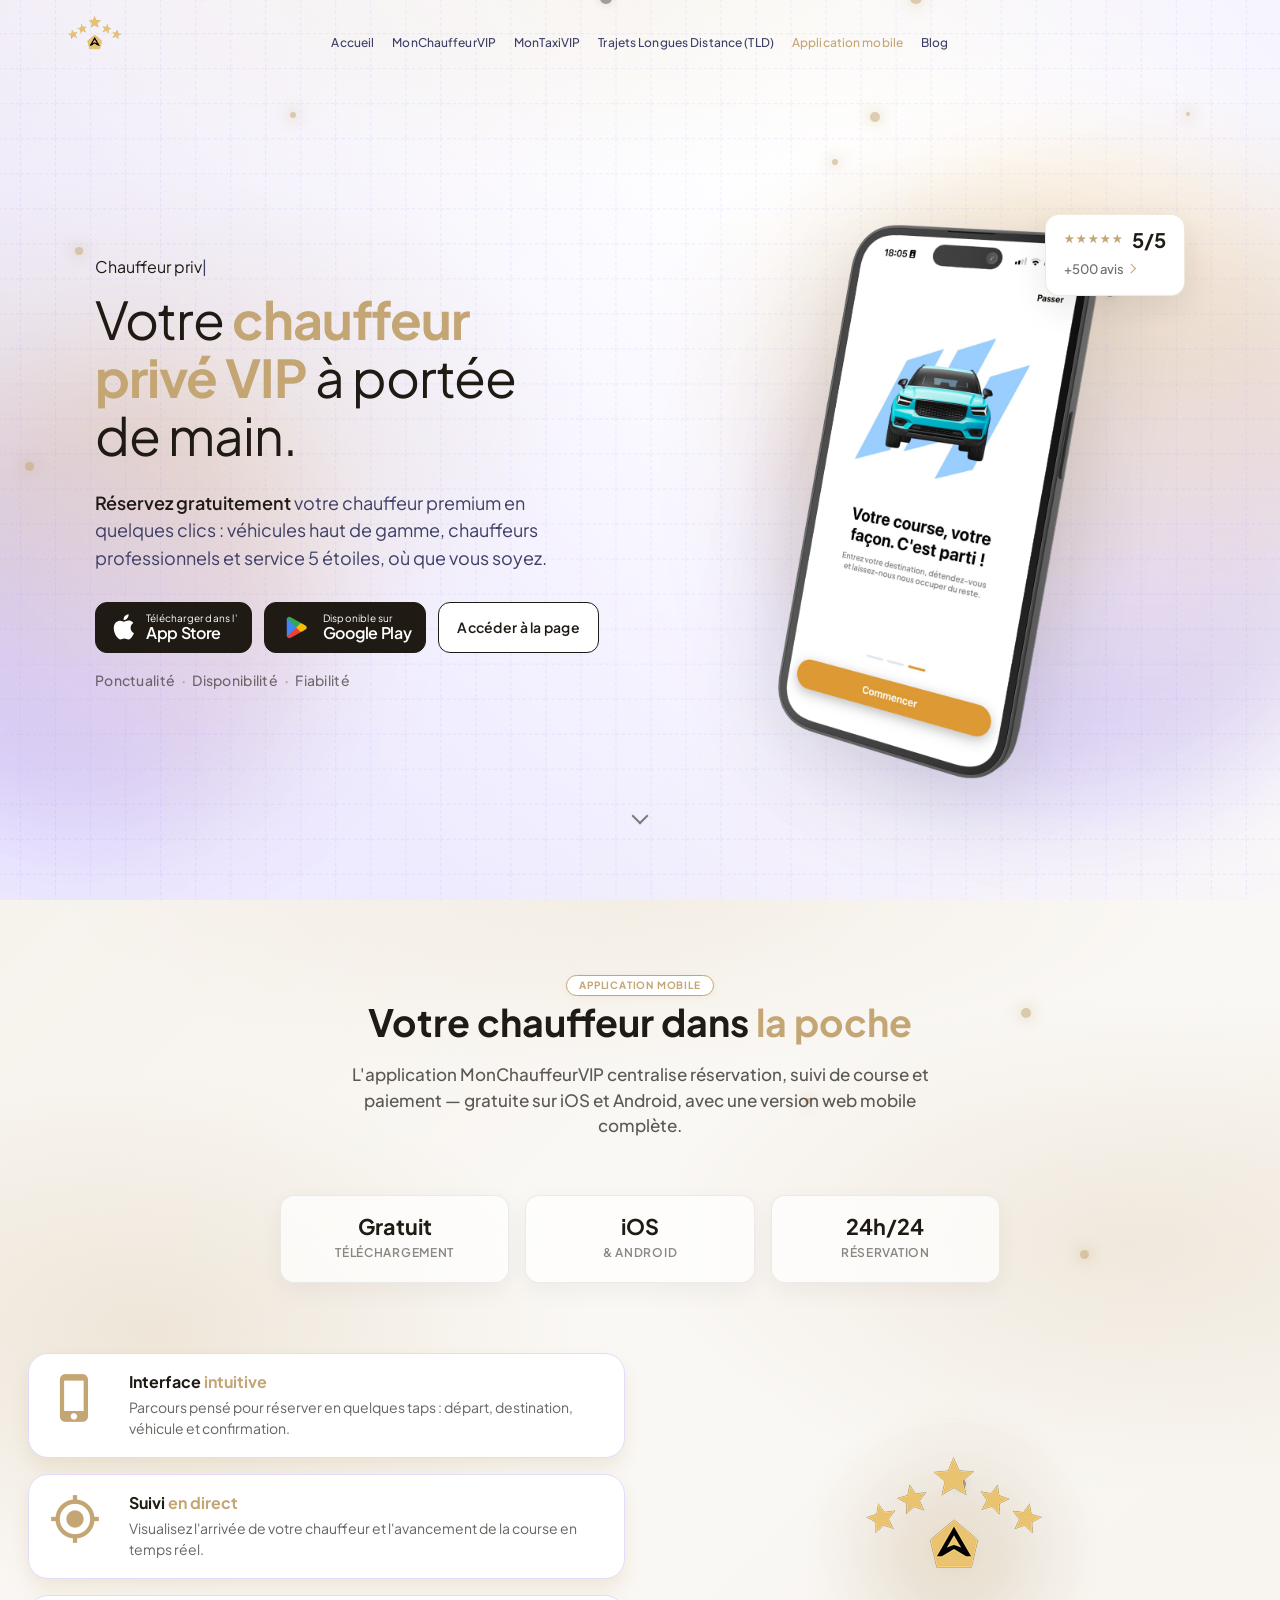
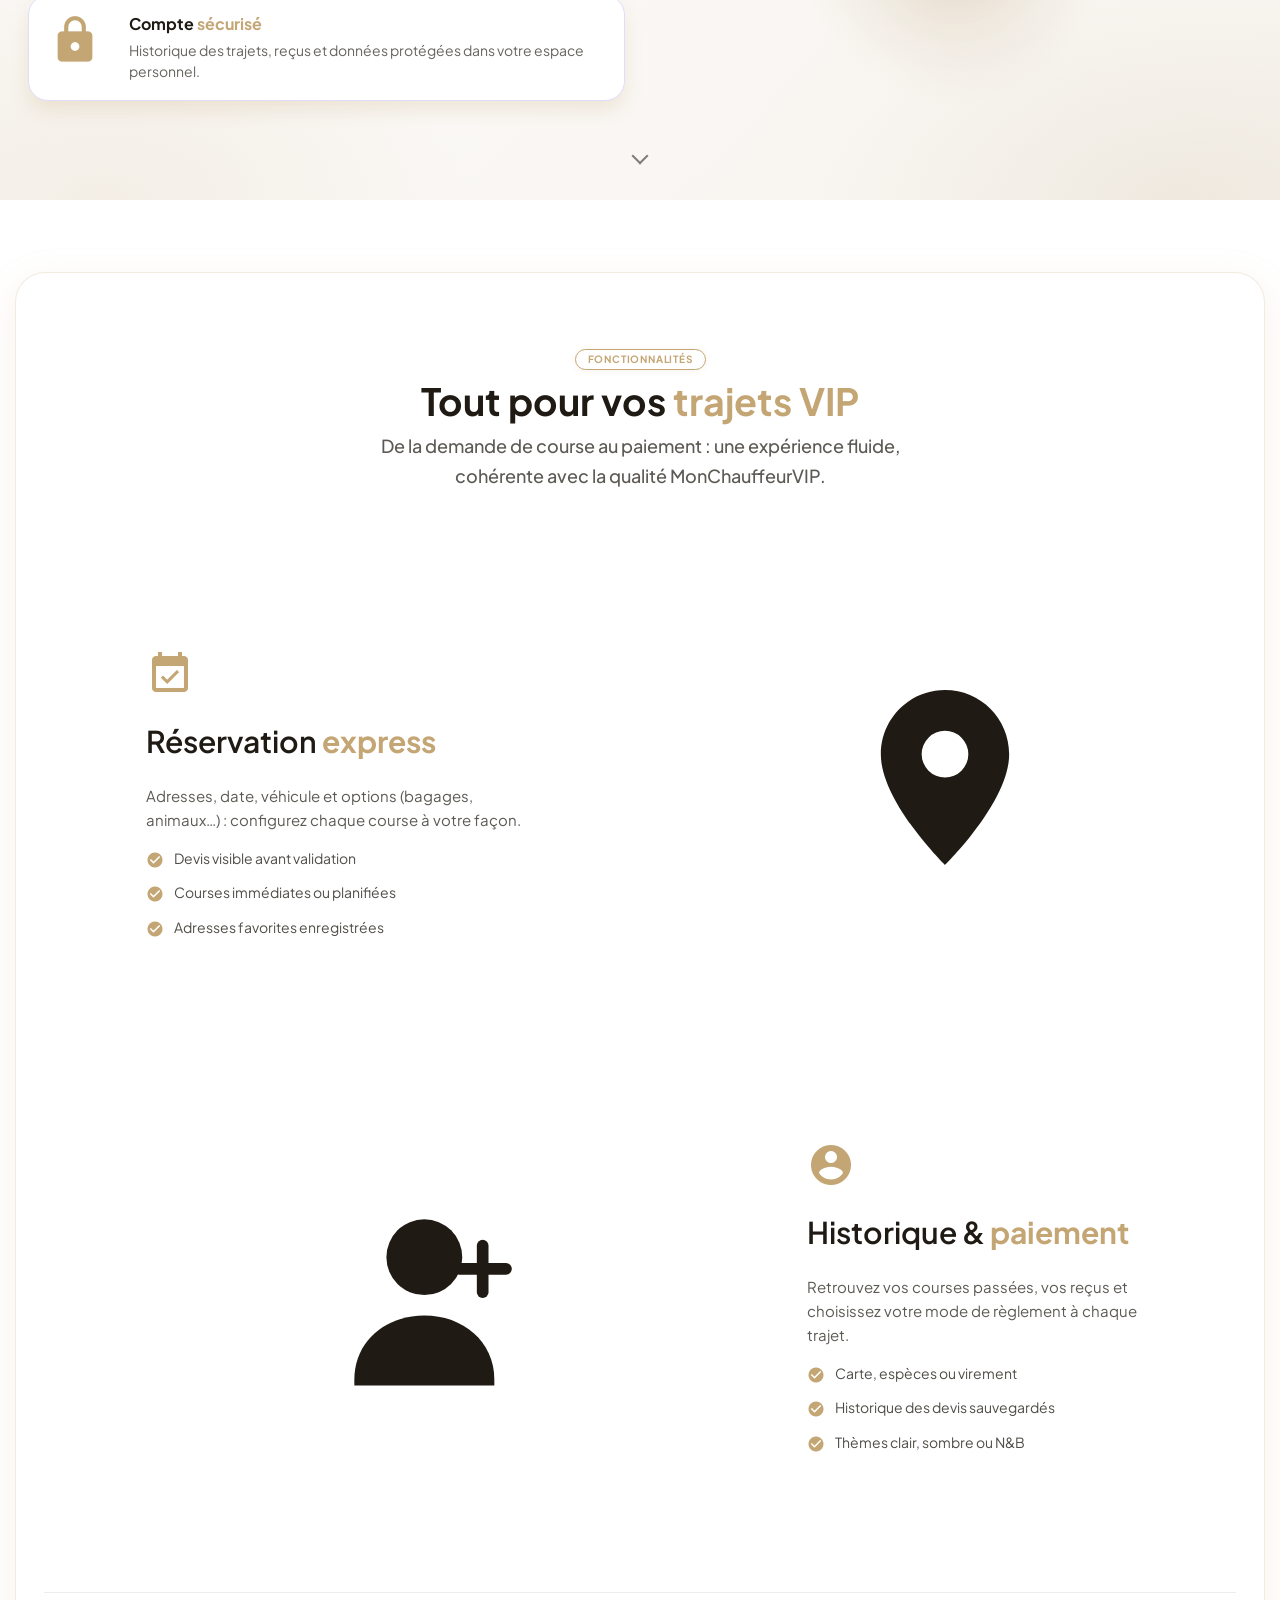
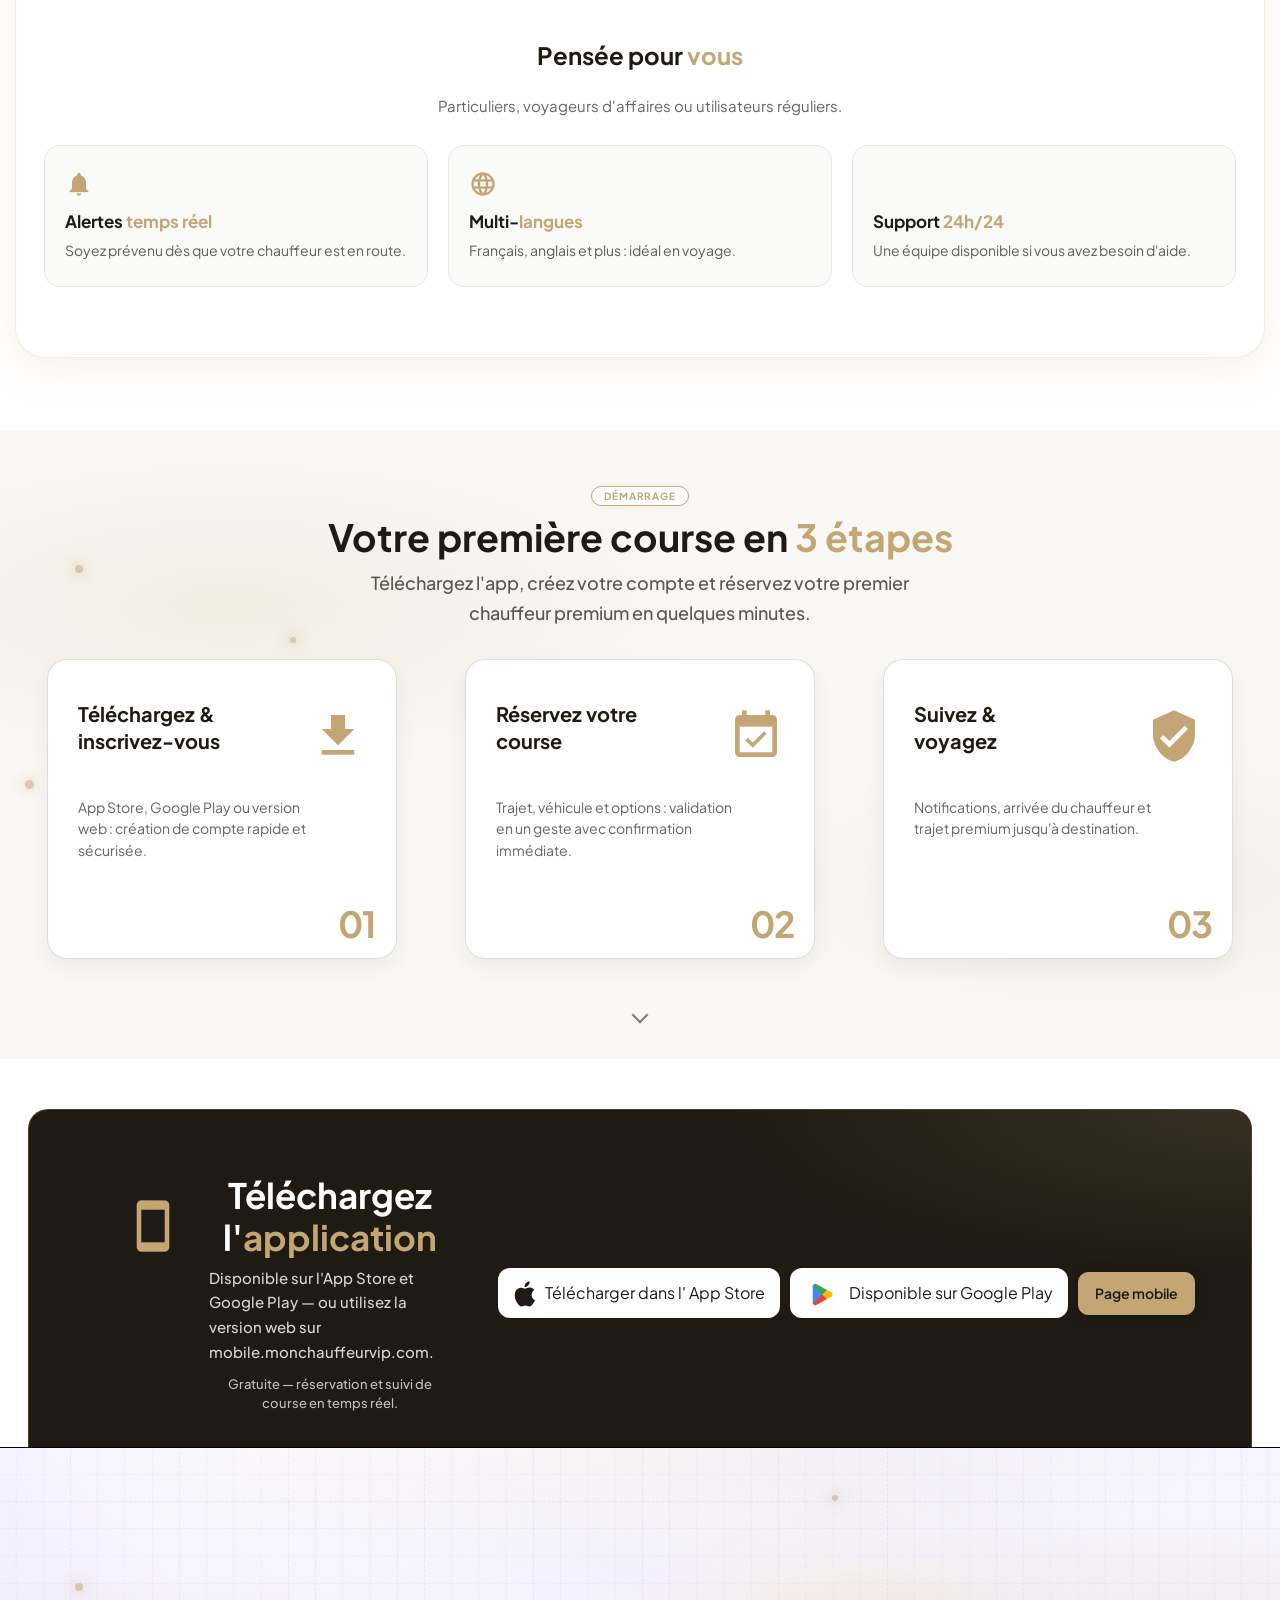
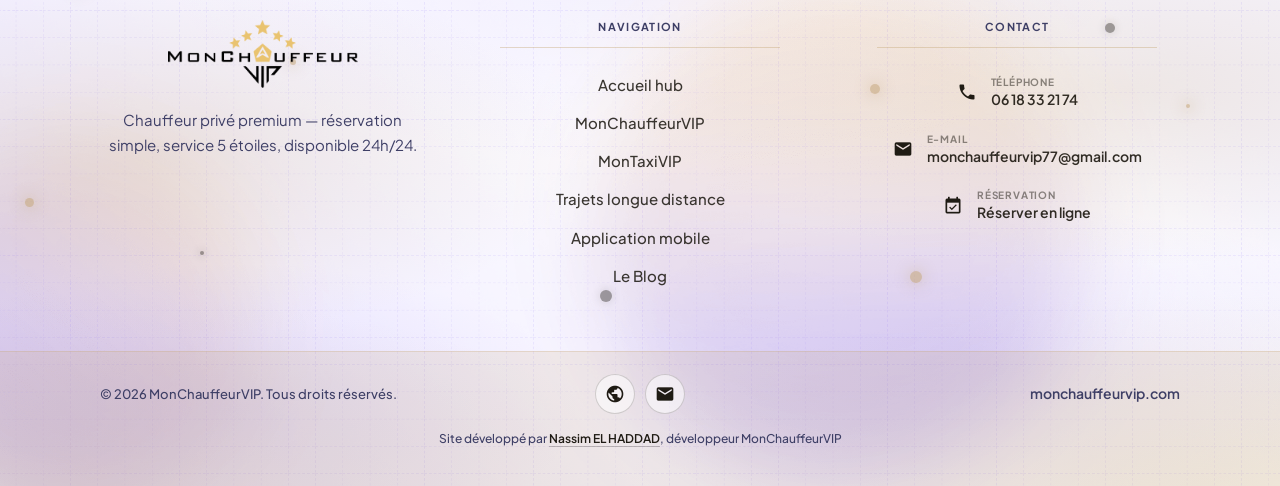
==== commit b027b22c: "Refactor typed text implementation across multiple HTML files - Replaced inline typed text with data" ====
--- a/application-mobile.html
+++ b/application-mobile.html
@@ -97,7 +97,7 @@
           <div class="col-lg-6 col-md-12" data-aos="fade-right" data-aos-duration="1500">
             <div class="banner_text mcv-hero-content">
               <div class="type-wrap">
-                <span id="typed" style="white-space:pre;" class="typed"></span>
+                <span id="typed" class="typed" data-typed-strings='["Chauffeur privé premium","Service VIP 5 étoiles","Réservation en quelques clics"]'></span>
               </div>
 
               <h1>Votre <span>chauffeur privé VIP</span> à portée de main.</h1>
@@ -523,21 +523,8 @@
   <script src="js/bootstrap.min.js"></script>
   <script src="js/aos.js"></script>
   <script src="js/typed.min.js"></script>
+  <script src="js/mcv-typed.js"></script>
   <script src="js/main.js"></script>
-  <script>
-    $("#typed").typed({
-      strings: ["Chauffeur privé premium", "Service VIP 5 étoiles", "Réservation en quelques clics"],
-      typeSpeed: 100,
-      startDelay: 0,
-      backSpeed: 60,
-      backDelay: 2000,
-      loop: true,
-      cursorChar: "|",
-      contentType: 'html'
-    });
-
-    document.getElementById('mcv-current-year').textContent = new Date().getFullYear();
-  </script>
 
 </body>
 
--- a/css/mcv-brand.css
+++ b/css/mcv-brand.css
@@ -6797,3 +6797,14 @@
     border-color: transparent;
 }
 
+/* Réduction des animations si l'utilisateur le demande (perf + accessibilité) */
+@media (prefers-reduced-motion: reduce) {
+    .mcv-landing .moving_position_animatin,
+    .mcv-landing .mcv-hero-scroll__icon,
+    .mcv-landing .mcv-hero-float-card,
+    .mcv-landing .mcv-hero-photo-float,
+    .mcv-landing .mcv-hero-app-logo-wrap {
+        animation: none !important;
+    }
+}
+
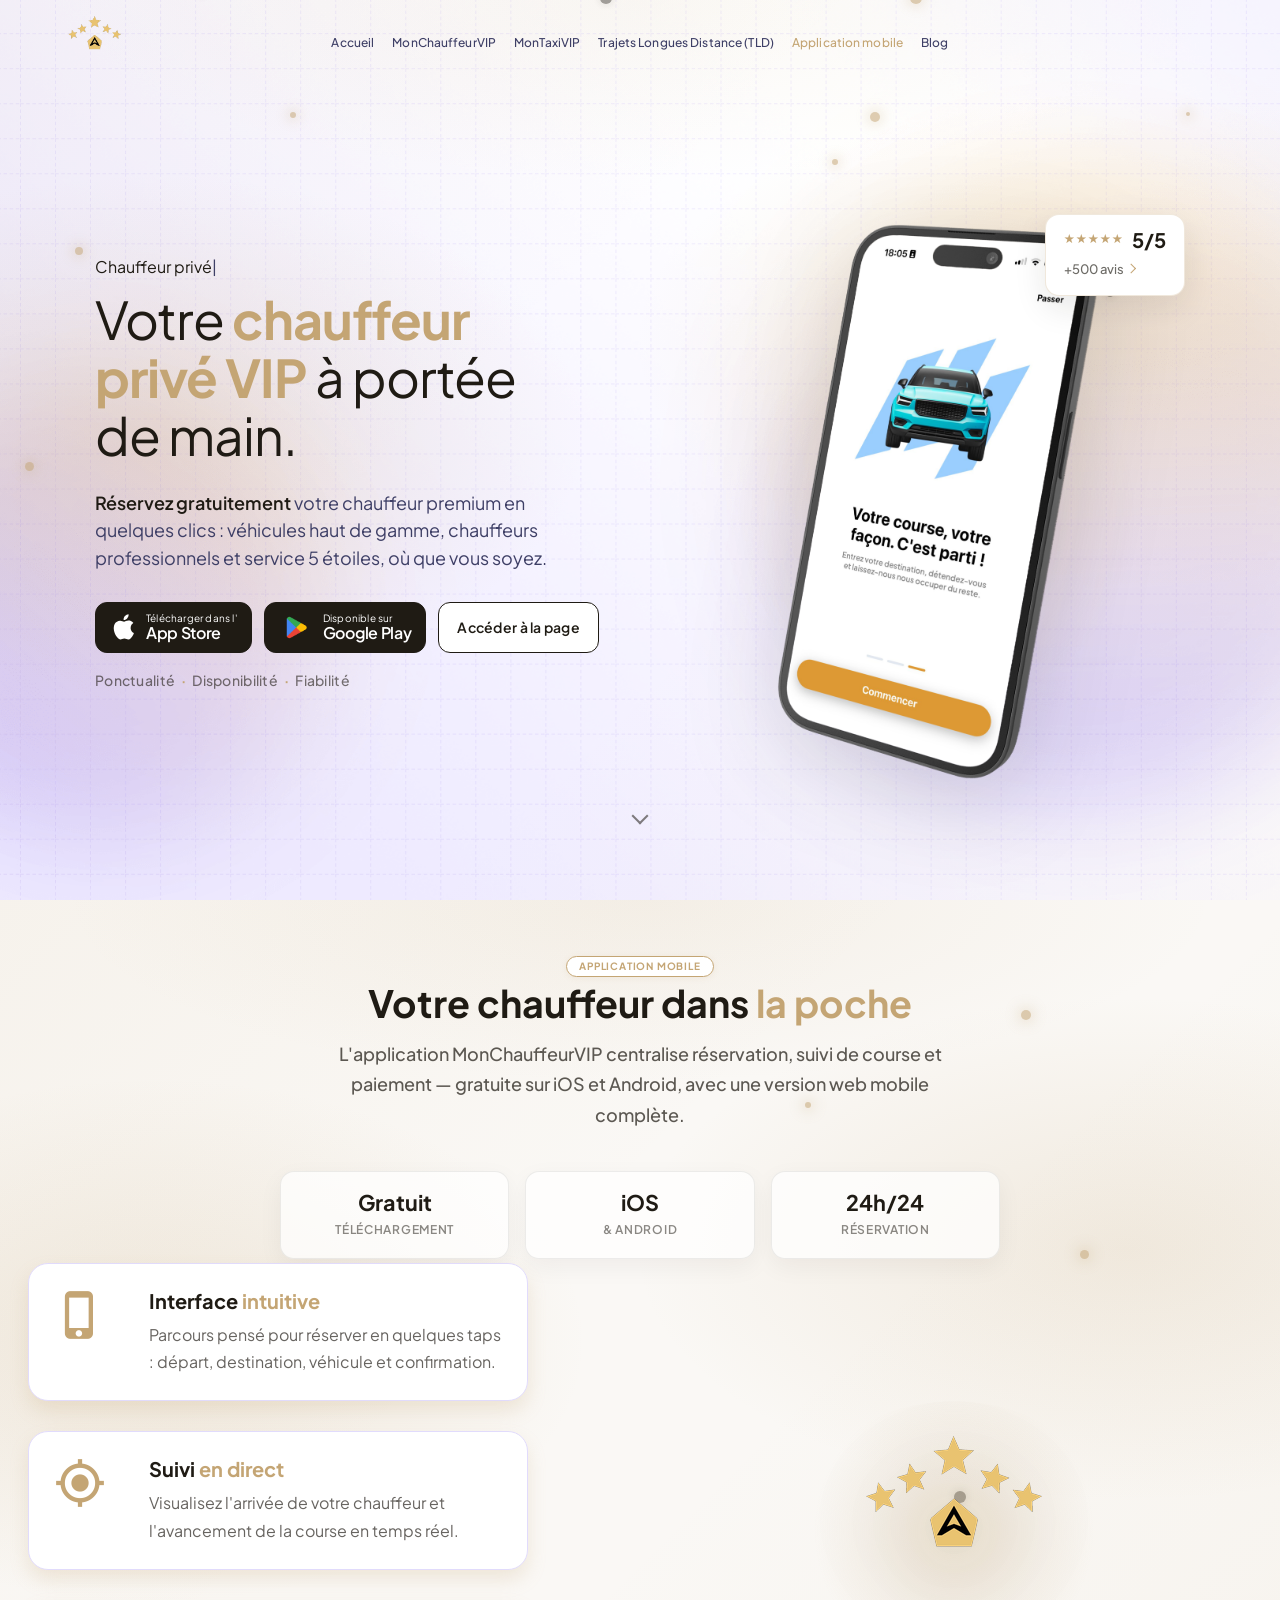
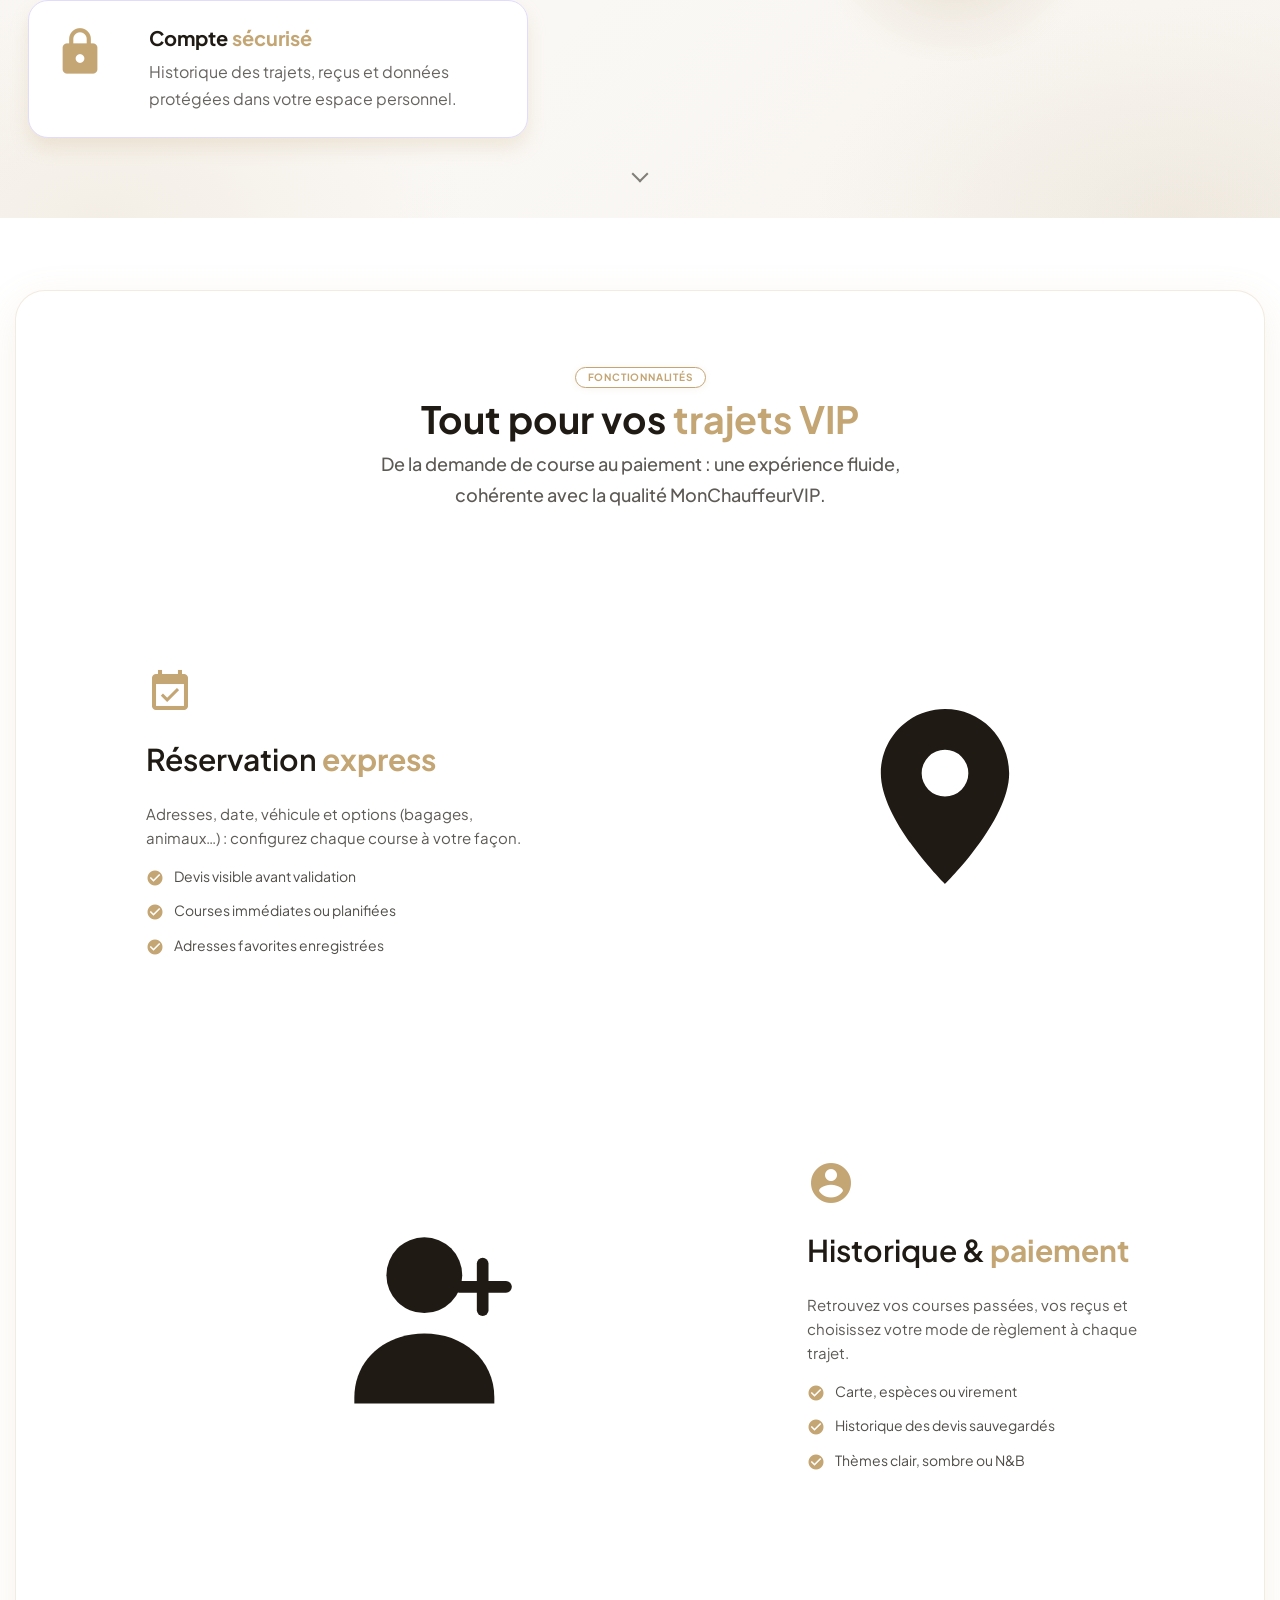
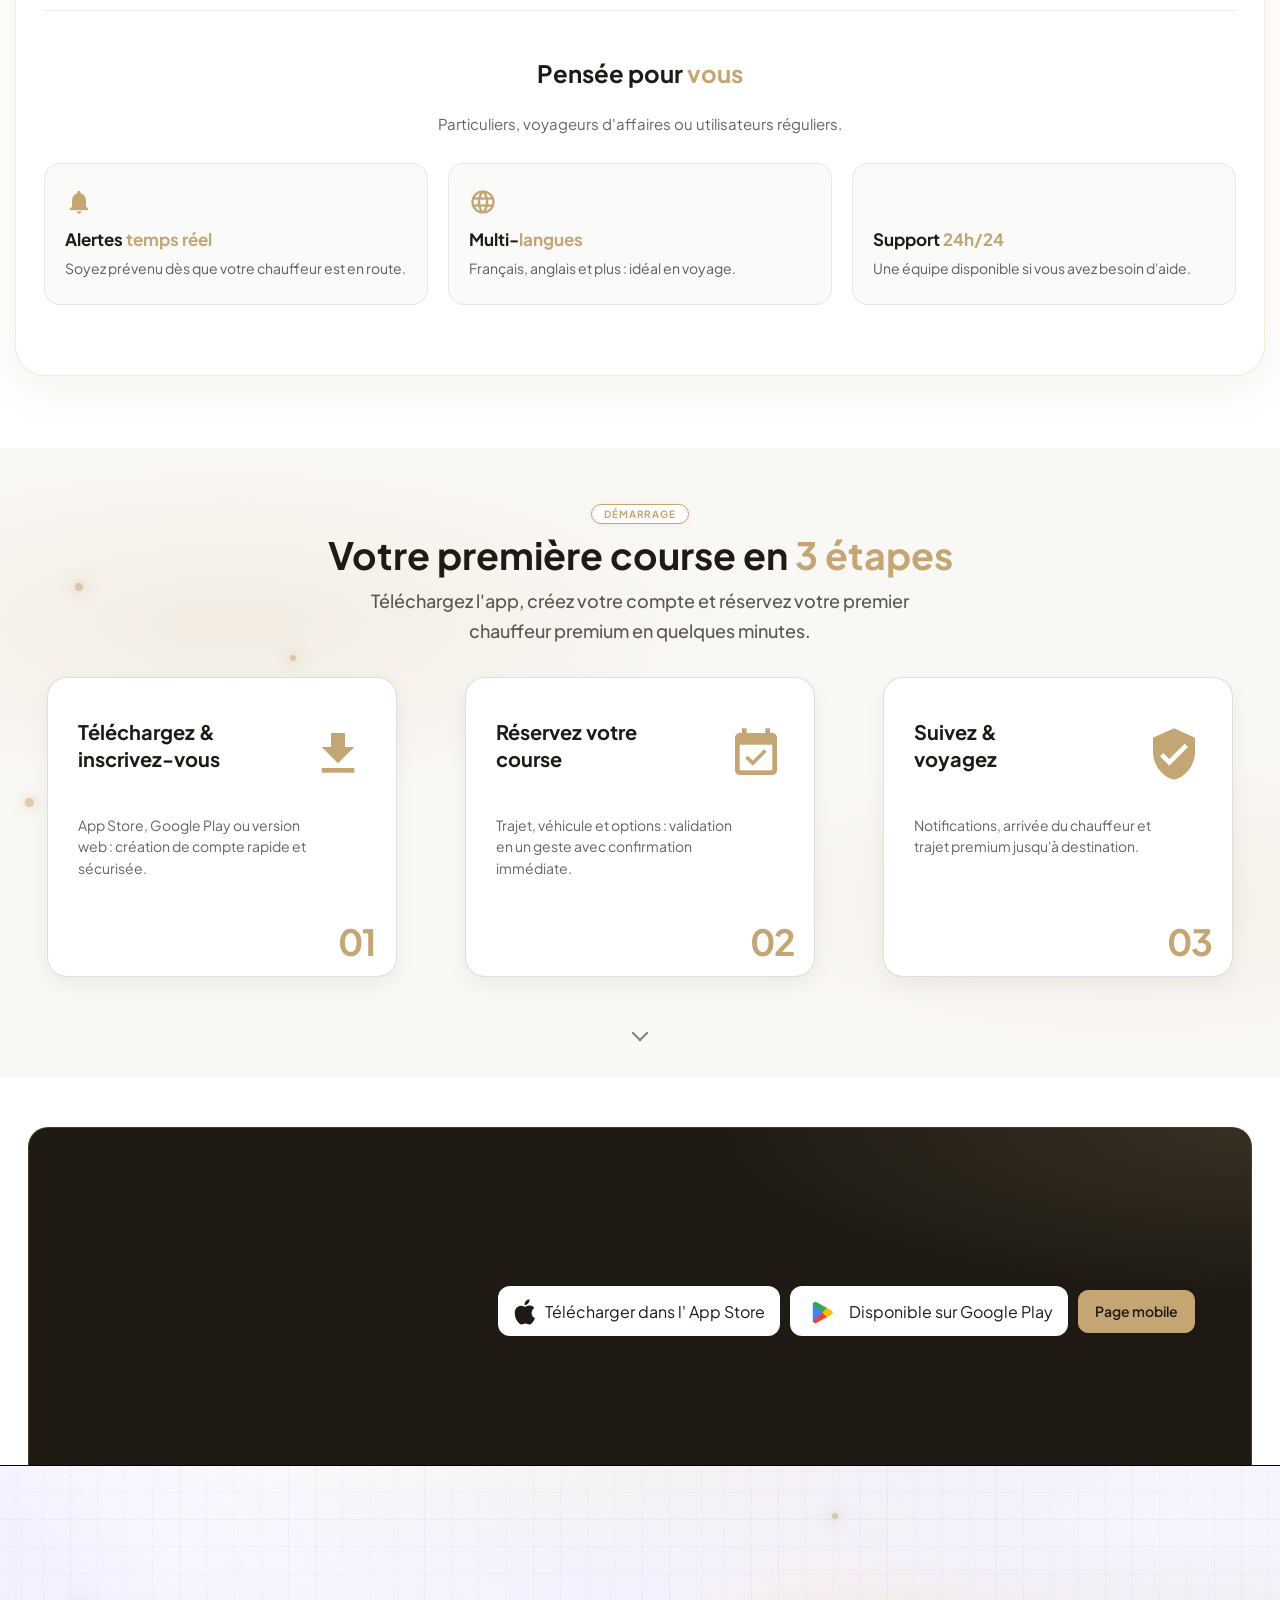
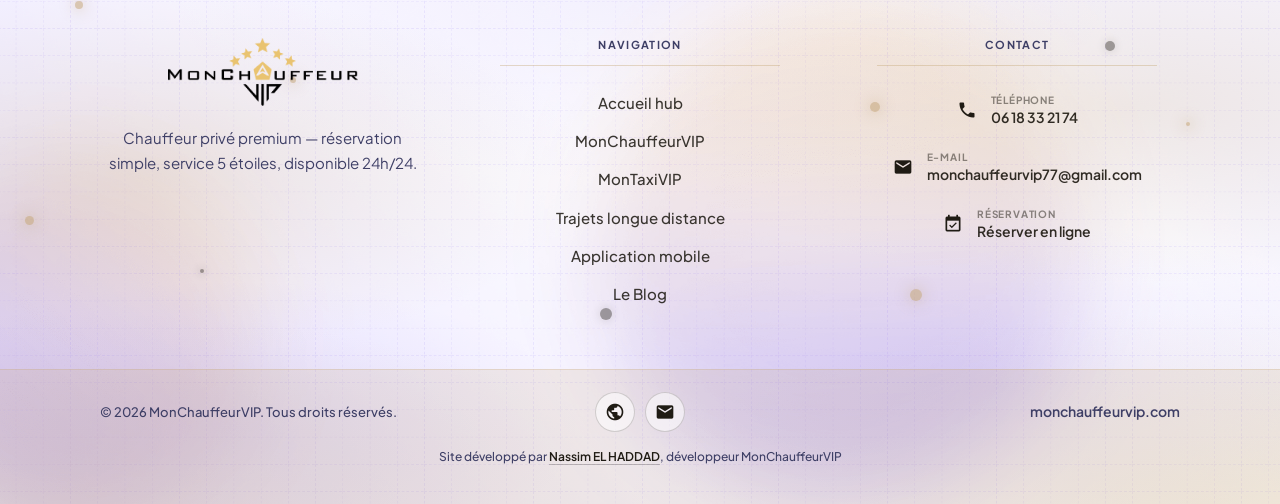
==== commit 0371d9b6: "Remove Owl Carousel references from multiple HTML files and update CSS for landing page features - D" ====
--- a/application-mobile.html
+++ b/application-mobile.html
@@ -9,7 +9,6 @@
   <meta name="description" content="Téléchargez l'application MonChauffeurVIP. Réservez votre chauffeur privé premium en quelques clics sur iOS et Android.">
   <title>Application mobile | MonChauffeurVIP</title>
 
-  <link rel="stylesheet" href="css/owl.carousel.min.css">
   <link rel="stylesheet" href="css/bootstrap.min.css">
   <link rel="stylesheet" href="css/aos.css">
   <link rel="stylesheet" href="css/style.css">
@@ -519,7 +518,6 @@
   </div>
 
   <script src="js/jquery.js"></script>
-  <script src="js/owl.carousel.min.js"></script>
   <script src="js/bootstrap.min.js"></script>
   <script src="js/aos.js"></script>
   <script src="js/typed.min.js"></script>
--- a/css/mcv-brand.css
+++ b/css/mcv-brand.css
@@ -2572,7 +2572,8 @@
         scroll-snap-stop: always;
     }
 
-    .mcv-landing .mcv-features-section {
+    /* Scroll-snap / hauteur figée : landing template uniquement (pas hub ni pages services) */
+    .mcv-landing:not(.mcv-page-hub):not(.mcv-page-service):not(.mcv-page-app) .mcv-features-section {
         scroll-snap-align: start;
         scroll-snap-stop: always;
         min-height: 100dvh;
@@ -2584,12 +2585,12 @@
         overflow: hidden;
     }
 
-    .mcv-landing .mcv-features-section.row_am {
+    .mcv-landing:not(.mcv-page-hub):not(.mcv-page-service):not(.mcv-page-app) .mcv-features-section.row_am {
         padding-top: 0;
         padding-bottom: 0;
     }
 
-    .mcv-landing .mcv-features-section .inner_sec {
+    .mcv-landing:not(.mcv-page-hub):not(.mcv-page-service):not(.mcv-page-app) .mcv-features-section .inner_sec {
         flex: 1;
         display: flex;
         flex-direction: column;
@@ -2600,19 +2601,19 @@
         width: 100%;
     }
 
-    .mcv-landing .mcv-features-section .mcv-features-heading {
+    .mcv-landing:not(.mcv-page-hub):not(.mcv-page-service):not(.mcv-page-app) .mcv-features-section .mcv-features-heading {
         margin-bottom: 0;
         margin-top: 0;
         padding-top: 0;
     }
 
-    .mcv-landing .mcv-features-section .mcv-features-heading h2 {
+    .mcv-landing:not(.mcv-page-hub):not(.mcv-page-service):not(.mcv-page-app) .mcv-features-section .mcv-features-heading h2 {
         font-size: clamp(1.85rem, 3vw, 2.35rem);
         margin-top: 0;
         margin-bottom: 18px;
     }
 
-    .mcv-landing .mcv-features-section .mcv-features-heading p {
+    .mcv-landing:not(.mcv-page-hub):not(.mcv-page-service):not(.mcv-page-app) .mcv-features-section .mcv-features-heading p {
         padding-left: 8%;
         padding-right: 8%;
         margin-bottom: 56px;
@@ -2620,11 +2621,11 @@
         line-height: 1.5;
     }
 
-    .mcv-landing .mcv-features-section .whychoose_dh {
+    .mcv-landing:not(.mcv-page-hub):not(.mcv-page-service):not(.mcv-page-app) .mcv-features-section .whychoose_dh {
         margin-top: 0;
     }
 
-    .mcv-landing .mcv-features-section .mcv-features-visual-col {
+    .mcv-landing:not(.mcv-page-hub):not(.mcv-page-service):not(.mcv-page-app) .mcv-features-section .mcv-features-visual-col {
         display: flex;
         align-items: center;
         justify-content: center;
@@ -2633,32 +2634,32 @@
         margin-top: 24px;
     }
 
-    .mcv-landing .mcv-features-section .whychoose_box {
+    .mcv-landing:not(.mcv-page-hub):not(.mcv-page-service):not(.mcv-page-app) .mcv-features-section .whychoose_box {
         padding: 18px 20px;
         margin-bottom: 16px;
         max-width: 100%;
     }
 
-    .mcv-landing .mcv-features-section .choose_text {
+    .mcv-landing:not(.mcv-page-hub):not(.mcv-page-service):not(.mcv-page-app) .mcv-features-section .choose_text {
         padding-left: 80px;
     }
 
-    .mcv-landing .mcv-features-section .choose_text h6 {
+    .mcv-landing:not(.mcv-page-hub):not(.mcv-page-service):not(.mcv-page-app) .mcv-features-section .choose_text h6 {
         font-size: 16px;
         margin-bottom: 6px;
     }
 
-    .mcv-landing .mcv-features-section .choose_text p {
+    .mcv-landing:not(.mcv-page-hub):not(.mcv-page-service):not(.mcv-page-app) .mcv-features-section .choose_text p {
         font-size: 14px;
         line-height: 1.5;
     }
 
-    .mcv-landing .mcv-features-section .mcv-features-visual {
+    .mcv-landing:not(.mcv-page-hub):not(.mcv-page-service):not(.mcv-page-app) .mcv-features-section .mcv-features-visual {
         min-height: min(58vh, 480px);
         width: 100%;
     }
 
-    .mcv-landing .mcv-features-section .choose_img .mcv-features-screen {
+    .mcv-landing:not(.mcv-page-hub):not(.mcv-page-service):not(.mcv-page-app) .mcv-features-section .choose_img .mcv-features-screen {
         max-width: min(380px, 42vw);
         max-height: min(62vh, 540px);
     }
@@ -6797,13 +6798,38 @@
     border-color: transparent;
 }
 
+/* Preloader : repli si le JS ne parvient pas à le masquer */
+.mcv-landing #preloader {
+    animation: mcv-preloader-hide 0.4s ease 4s forwards;
+}
+
+@keyframes mcv-preloader-hide {
+    to {
+        opacity: 0;
+        visibility: hidden;
+        pointer-events: none;
+    }
+}
+
+/* Points décoratifs : alléger le GPU sur pages hub/services */
+.mcv-landing.mcv-page-hub .dotes_anim_bloack .dots::before,
+.mcv-landing.mcv-page-service .dotes_anim_bloack .dots::before,
+.mcv-landing.mcv-page-app .dotes_anim_bloack .dots::before {
+    animation-duration: 18s;
+}
+
 /* Réduction des animations si l'utilisateur le demande (perf + accessibilité) */
 @media (prefers-reduced-motion: reduce) {
     .mcv-landing .moving_position_animatin,
     .mcv-landing .mcv-hero-scroll__icon,
     .mcv-landing .mcv-hero-float-card,
     .mcv-landing .mcv-hero-photo-float,
-    .mcv-landing .mcv-hero-app-logo-wrap {
+    .mcv-landing .mcv-hero-app-logo-wrap,
+    .mcv-landing .dotes_anim_bloack .dots,
+    .mcv-landing .dotes_anim_bloack .dots::before,
+    .mcv-landing #loader,
+    .mcv-landing #loader::before,
+    .mcv-landing #loader::after {
         animation: none !important;
     }
 }
--- a/css/mcv-responsive.css
+++ b/css/mcv-responsive.css
@@ -115,6 +115,8 @@
 .mcv-landing.mcv-page-app .banner_section--fullscreen {
     scroll-snap-align: none !important;
     scroll-snap-stop: normal !important;
+    max-height: none;
+    overflow: visible;
 }
 
 @media (max-width: 991px) {
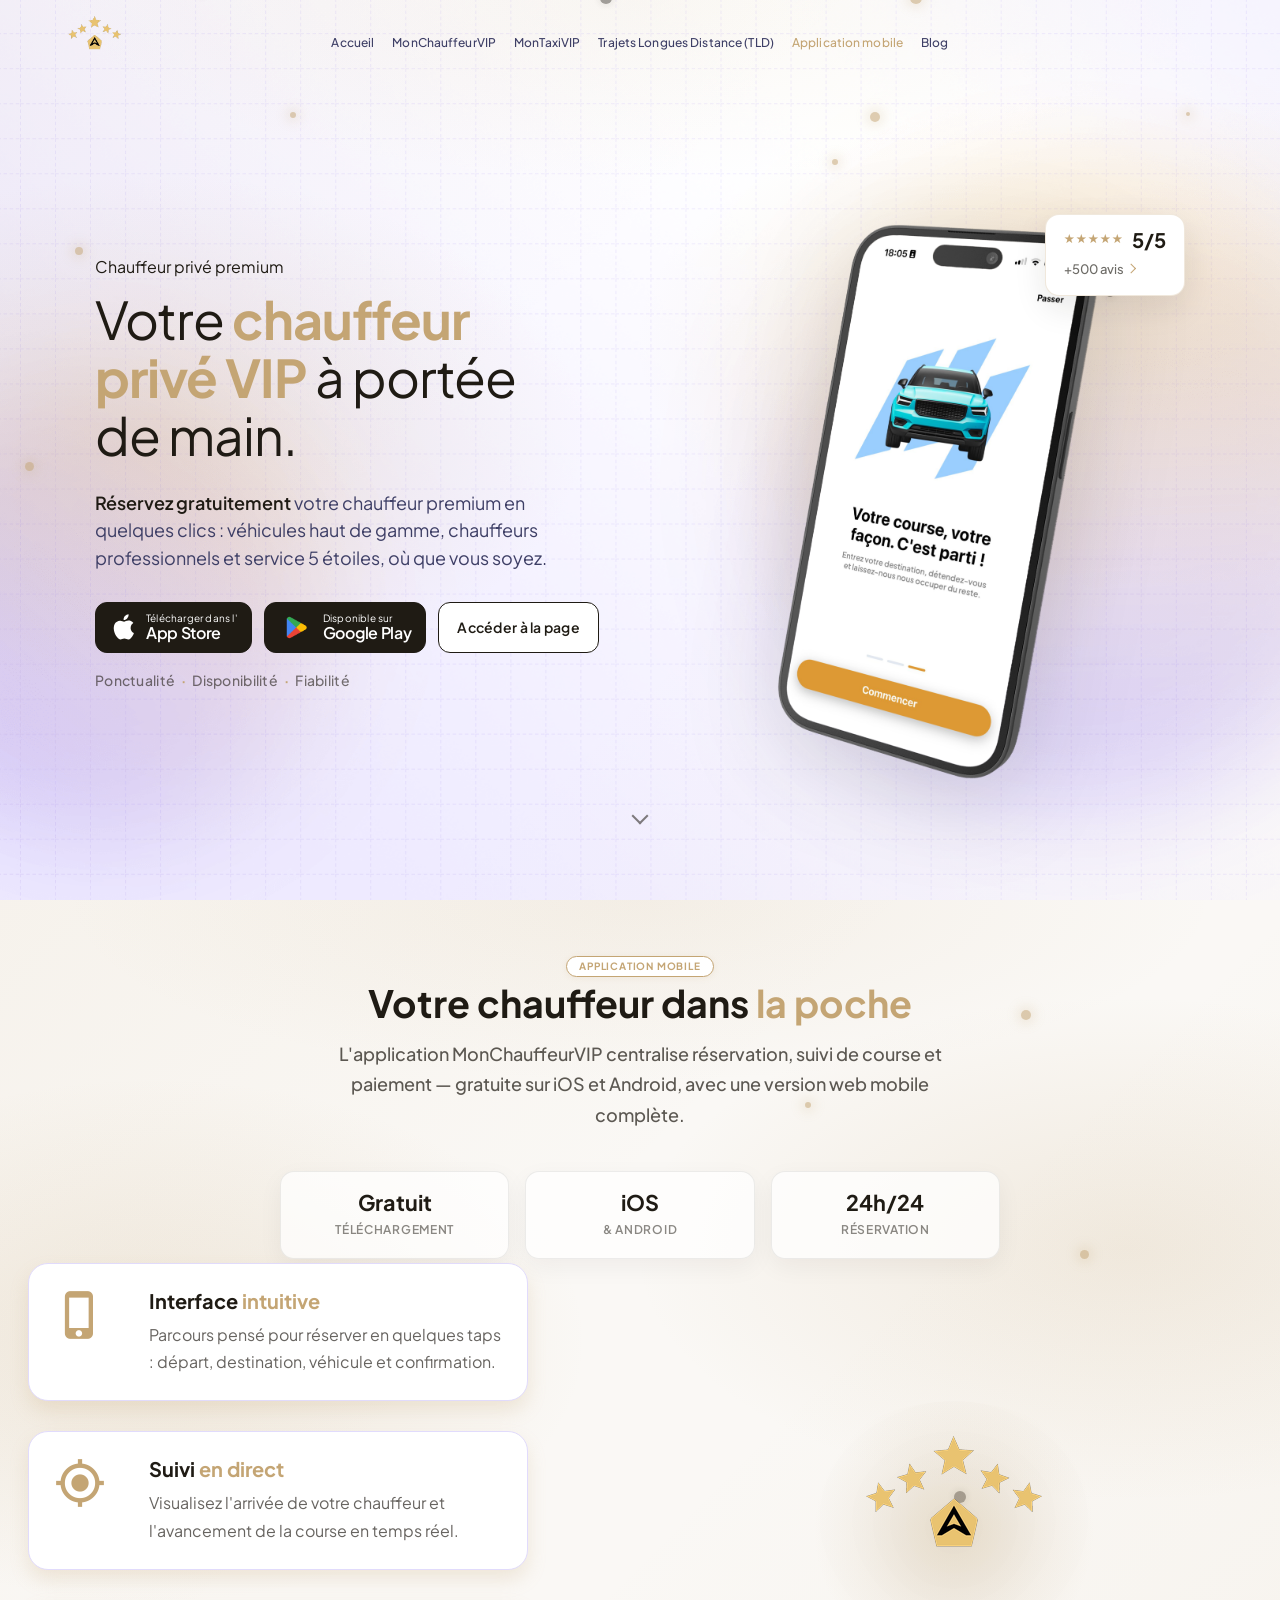
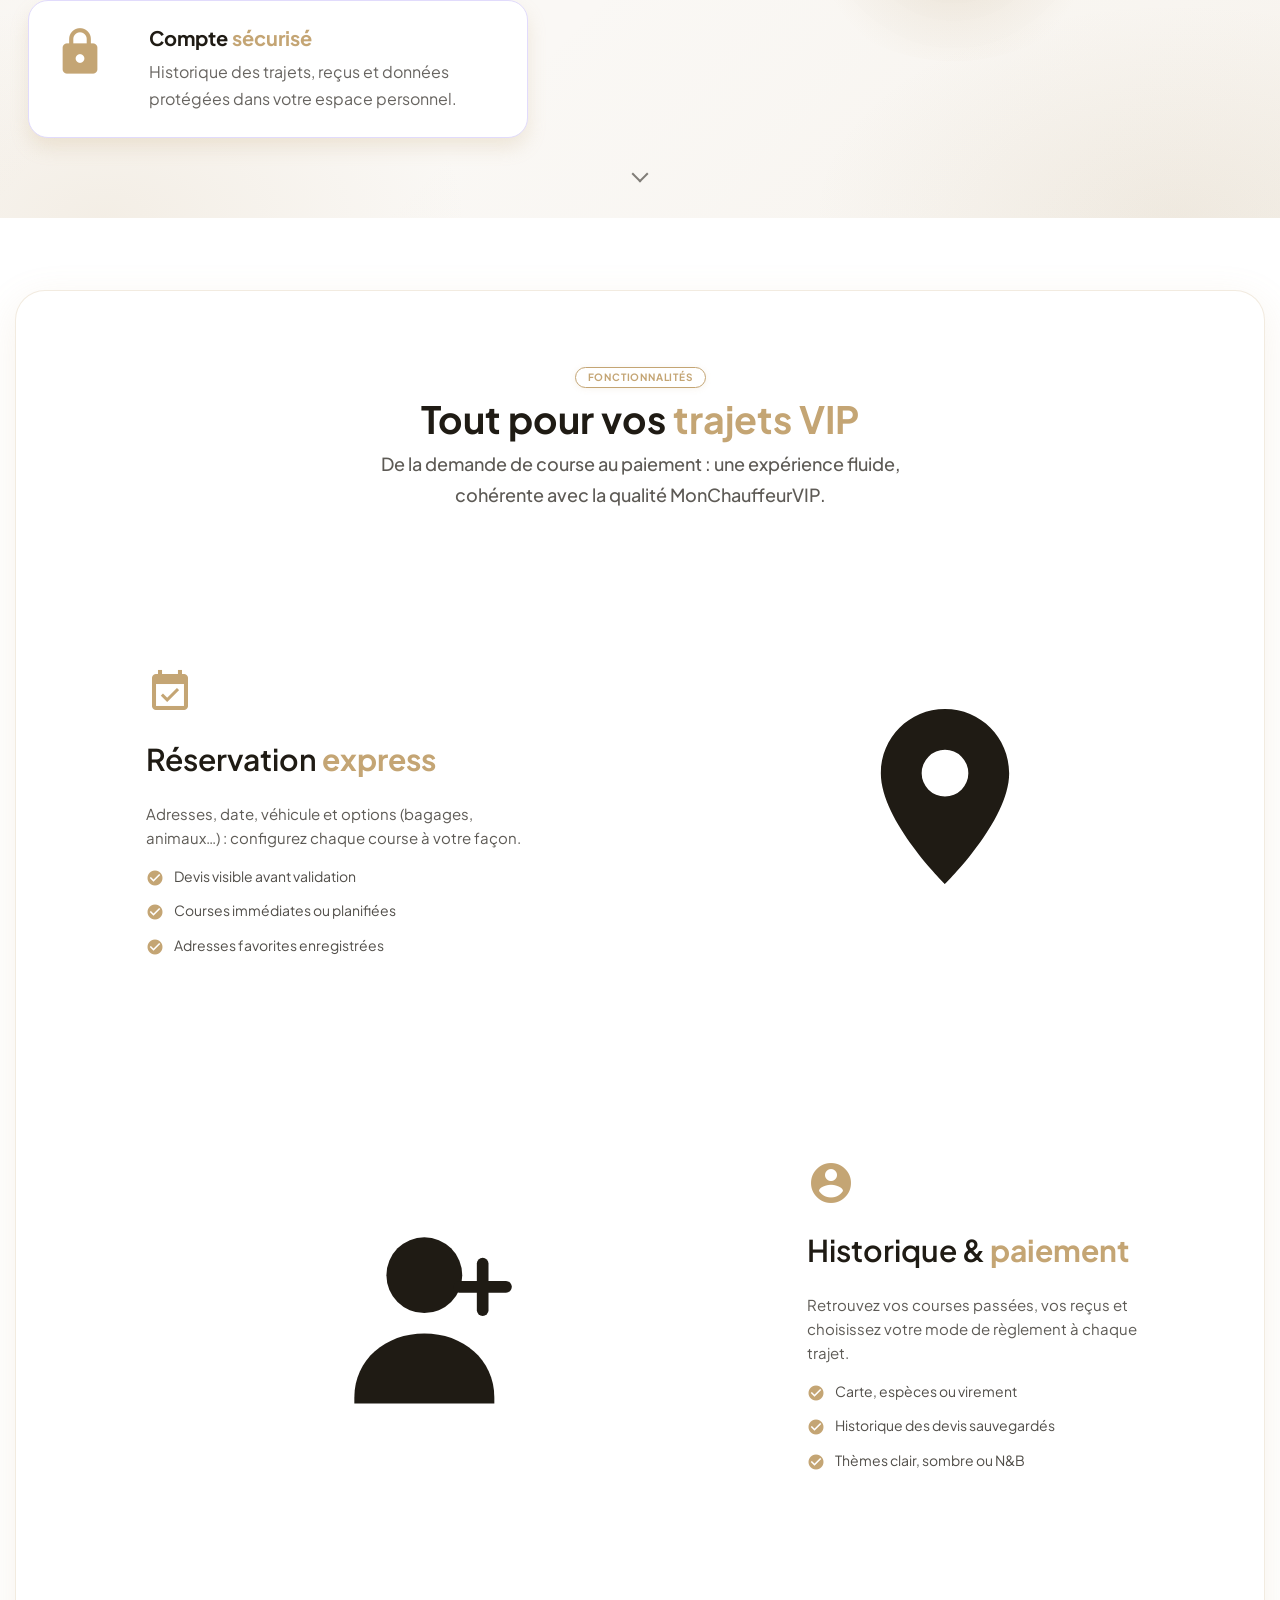
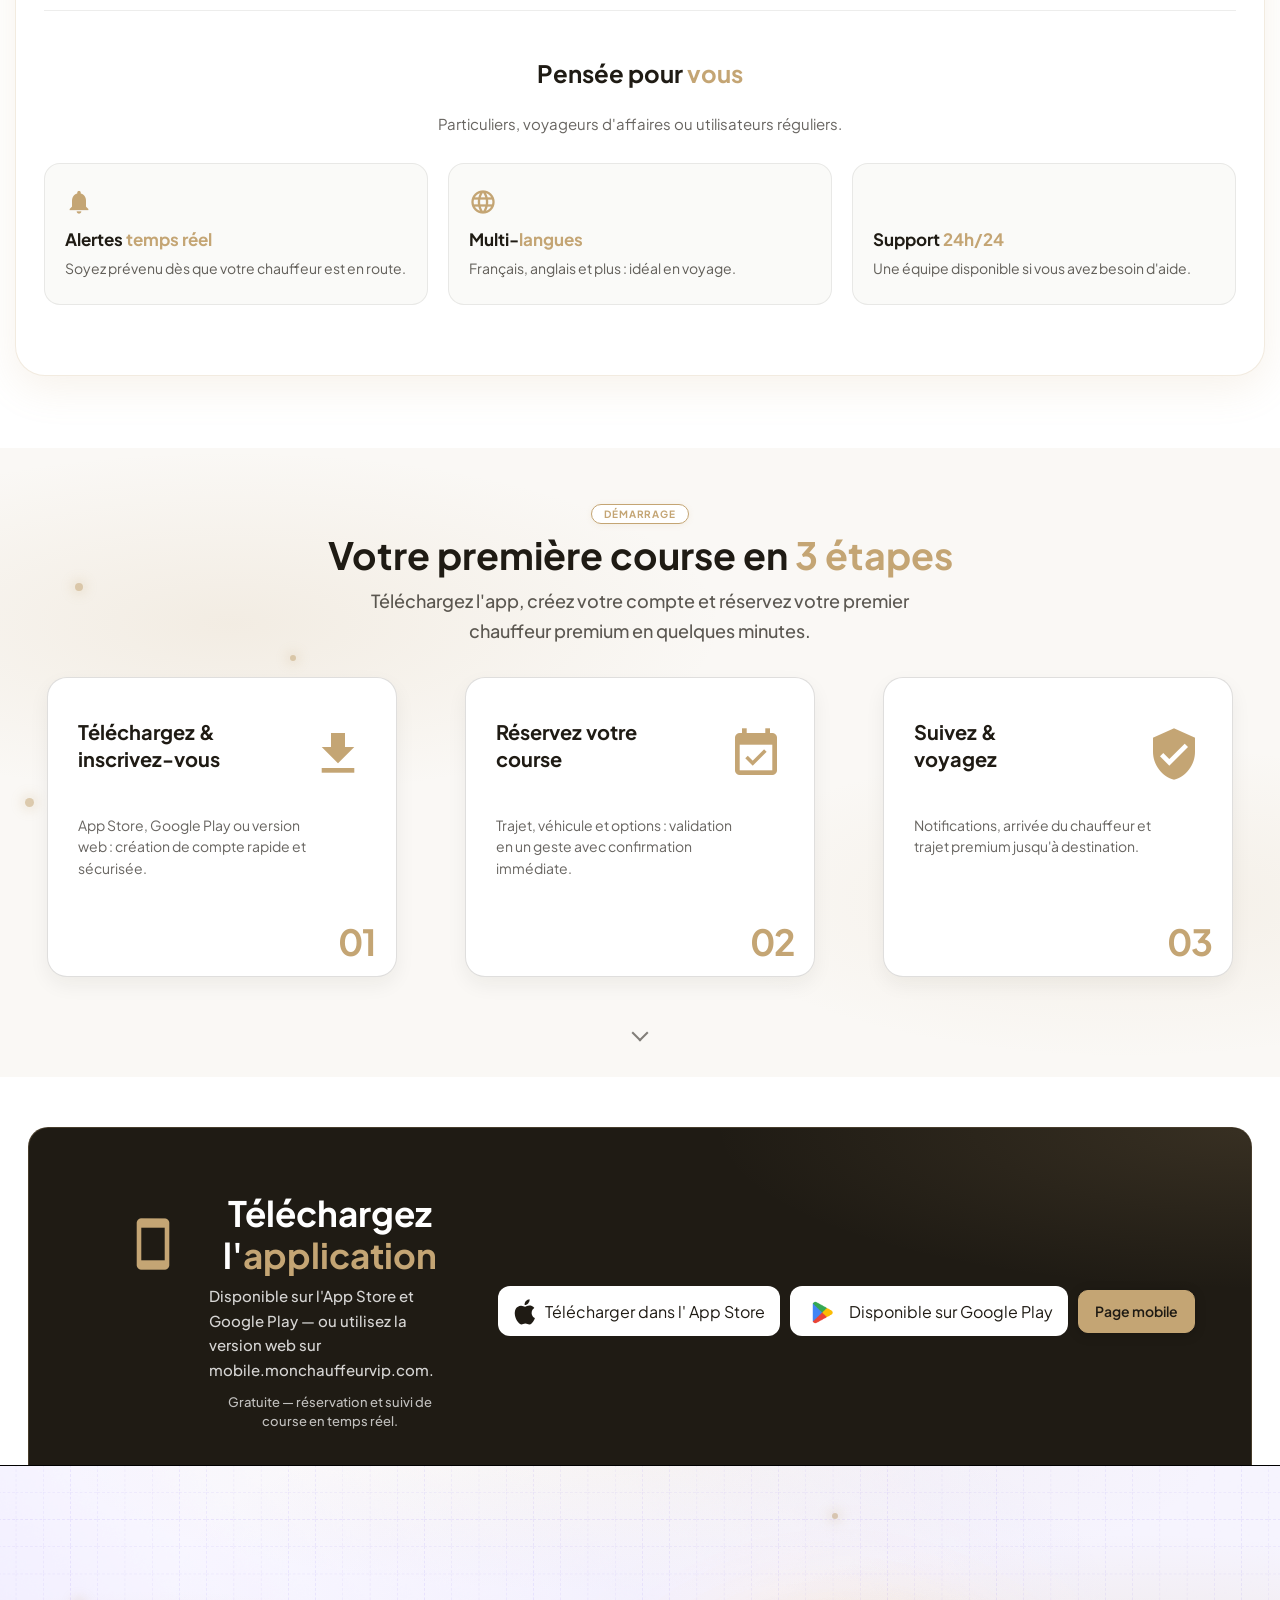
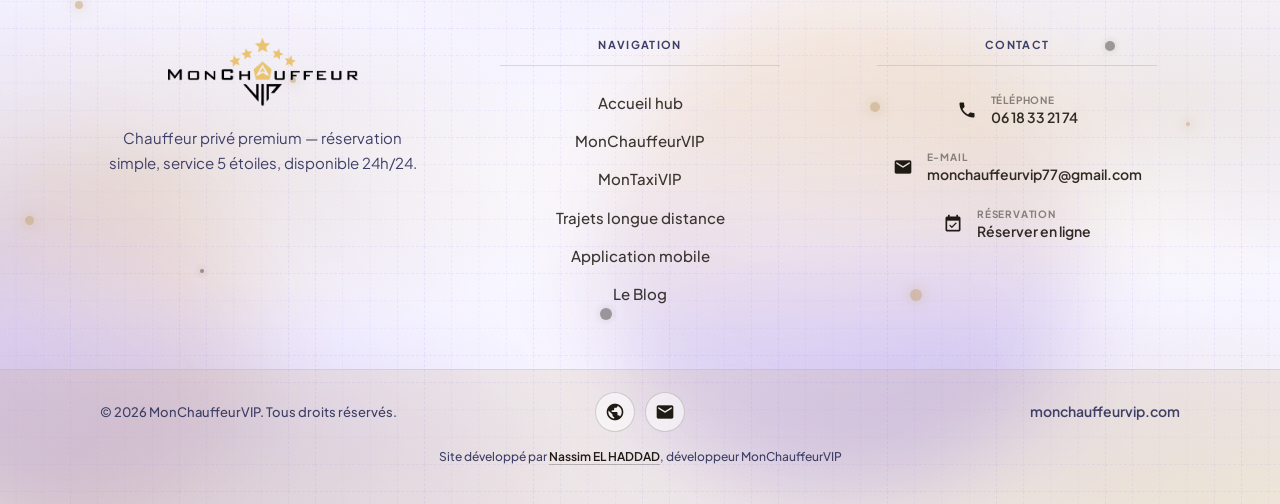
==== commit 4643a69f: "Remove AOS library references and streamline preloader functionality across multiple HTML files - El" ====
--- a/application-mobile.html
+++ b/application-mobile.html
@@ -10,7 +10,6 @@
   <title>Application mobile | MonChauffeurVIP</title>
 
   <link rel="stylesheet" href="css/bootstrap.min.css">
-  <link rel="stylesheet" href="css/aos.css">
   <link rel="stylesheet" href="css/style.css">
   <link rel="stylesheet" href="css/responsive.css">
   <link rel="stylesheet" href="css/mcv-brand.css">
@@ -21,16 +20,17 @@
   <link rel="preconnect" href="https://fonts.gstatic.com" crossorigin>
   <link href="https://fonts.googleapis.com/css2?family=Plus+Jakarta+Sans:wght@200..800&display=swap" rel="stylesheet">
   <link href="https://fonts.googleapis.com/icon?family=Material+Icons" rel="stylesheet">
-
+  <style id="mcv-critical">
+    body.mcv-landing #preloader { display: none !important; pointer-events: none !important; visibility: hidden !important; }
+    body.mcv-landing .dotes_anim_bloack,
+    body.mcv-landing .dotes_anim_bloack * { pointer-events: none !important; }
+    body.mcv-landing .purple_backdrop { display: none !important; pointer-events: none !important; }
+  </style>
 </head>
 
 <body class="mcv-landing mcv-page-service mcv-page-app">
 
   <div class="page_wrapper">
-
-    <div id="preloader">
-      <div id="loader"></div>
-    </div>
 
     <header>
       <div class="container">
@@ -513,14 +513,10 @@
     </div>
 
 
-    <div class="purple_backdrop"></div>
-
   </div>
 
   <script src="js/jquery.js"></script>
   <script src="js/bootstrap.min.js"></script>
-  <script src="js/aos.js"></script>
-  <script src="js/typed.min.js"></script>
   <script src="js/mcv-typed.js"></script>
   <script src="js/main.js"></script>
 
--- a/css/mcv-brand.css
+++ b/css/mcv-brand.css
@@ -6798,17 +6798,27 @@
     border-color: transparent;
 }
 
-/* Preloader : repli si le JS ne parvient pas à le masquer */
+/* Preloader template : désactivé sur pages MCV (overlay plein écran z-index 999999) */
 .mcv-landing #preloader {
-    animation: mcv-preloader-hide 0.4s ease 4s forwards;
-}
-
-@keyframes mcv-preloader-hide {
-    to {
-        opacity: 0;
-        visibility: hidden;
-        pointer-events: none;
-    }
+    display: none !important;
+    visibility: hidden !important;
+    opacity: 0 !important;
+    pointer-events: none !important;
+    z-index: -1 !important;
+    animation: none !important;
+}
+
+.mcv-landing #preloader #loader,
+.mcv-landing #preloader #loader::before,
+.mcv-landing #preloader #loader::after {
+    animation: none !important;
+}
+
+/* Points décoratifs : ne jamais intercepter clics (orbites 120px sur toute la page) */
+.mcv-landing .dotes_anim_bloack,
+.mcv-landing .dotes_anim_bloack .dots,
+.mcv-landing .dotes_anim_bloack .dots::before {
+    pointer-events: none !important;
 }
 
 /* Points décoratifs : alléger le GPU sur pages hub/services */
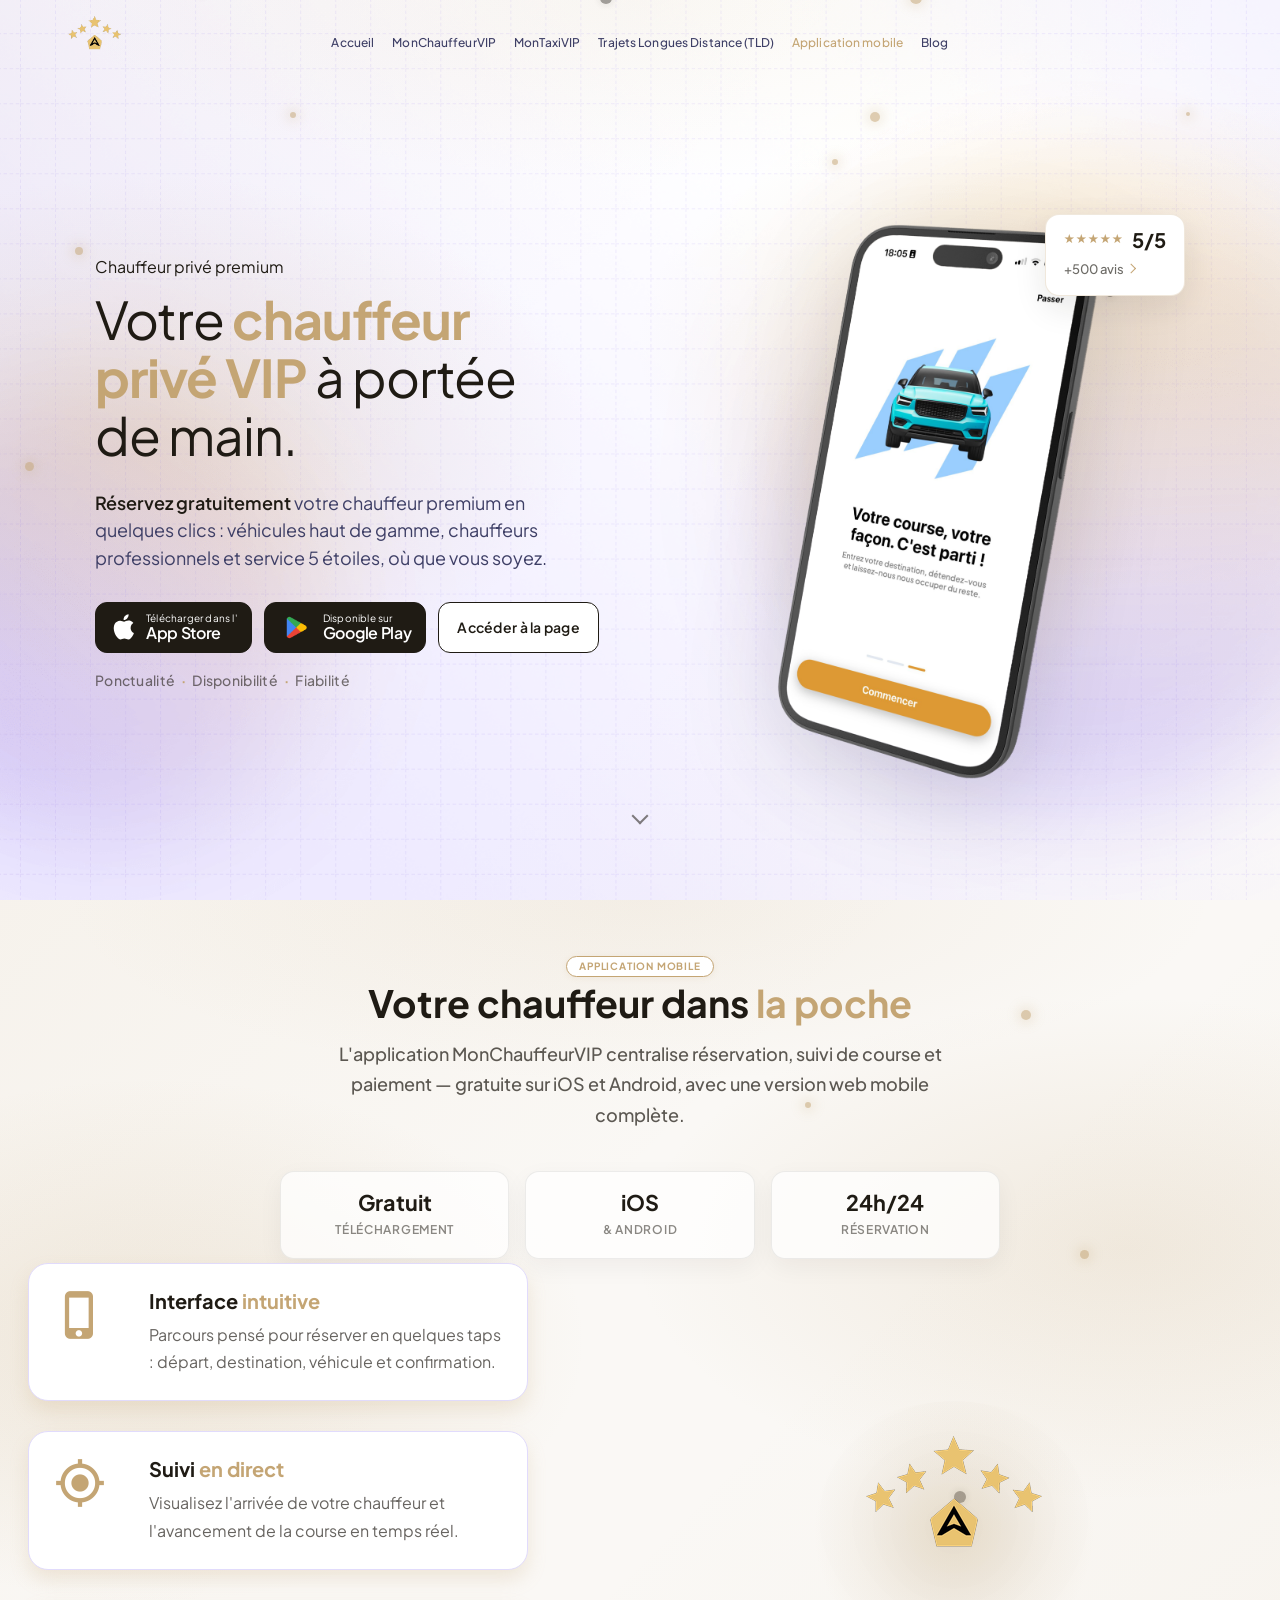
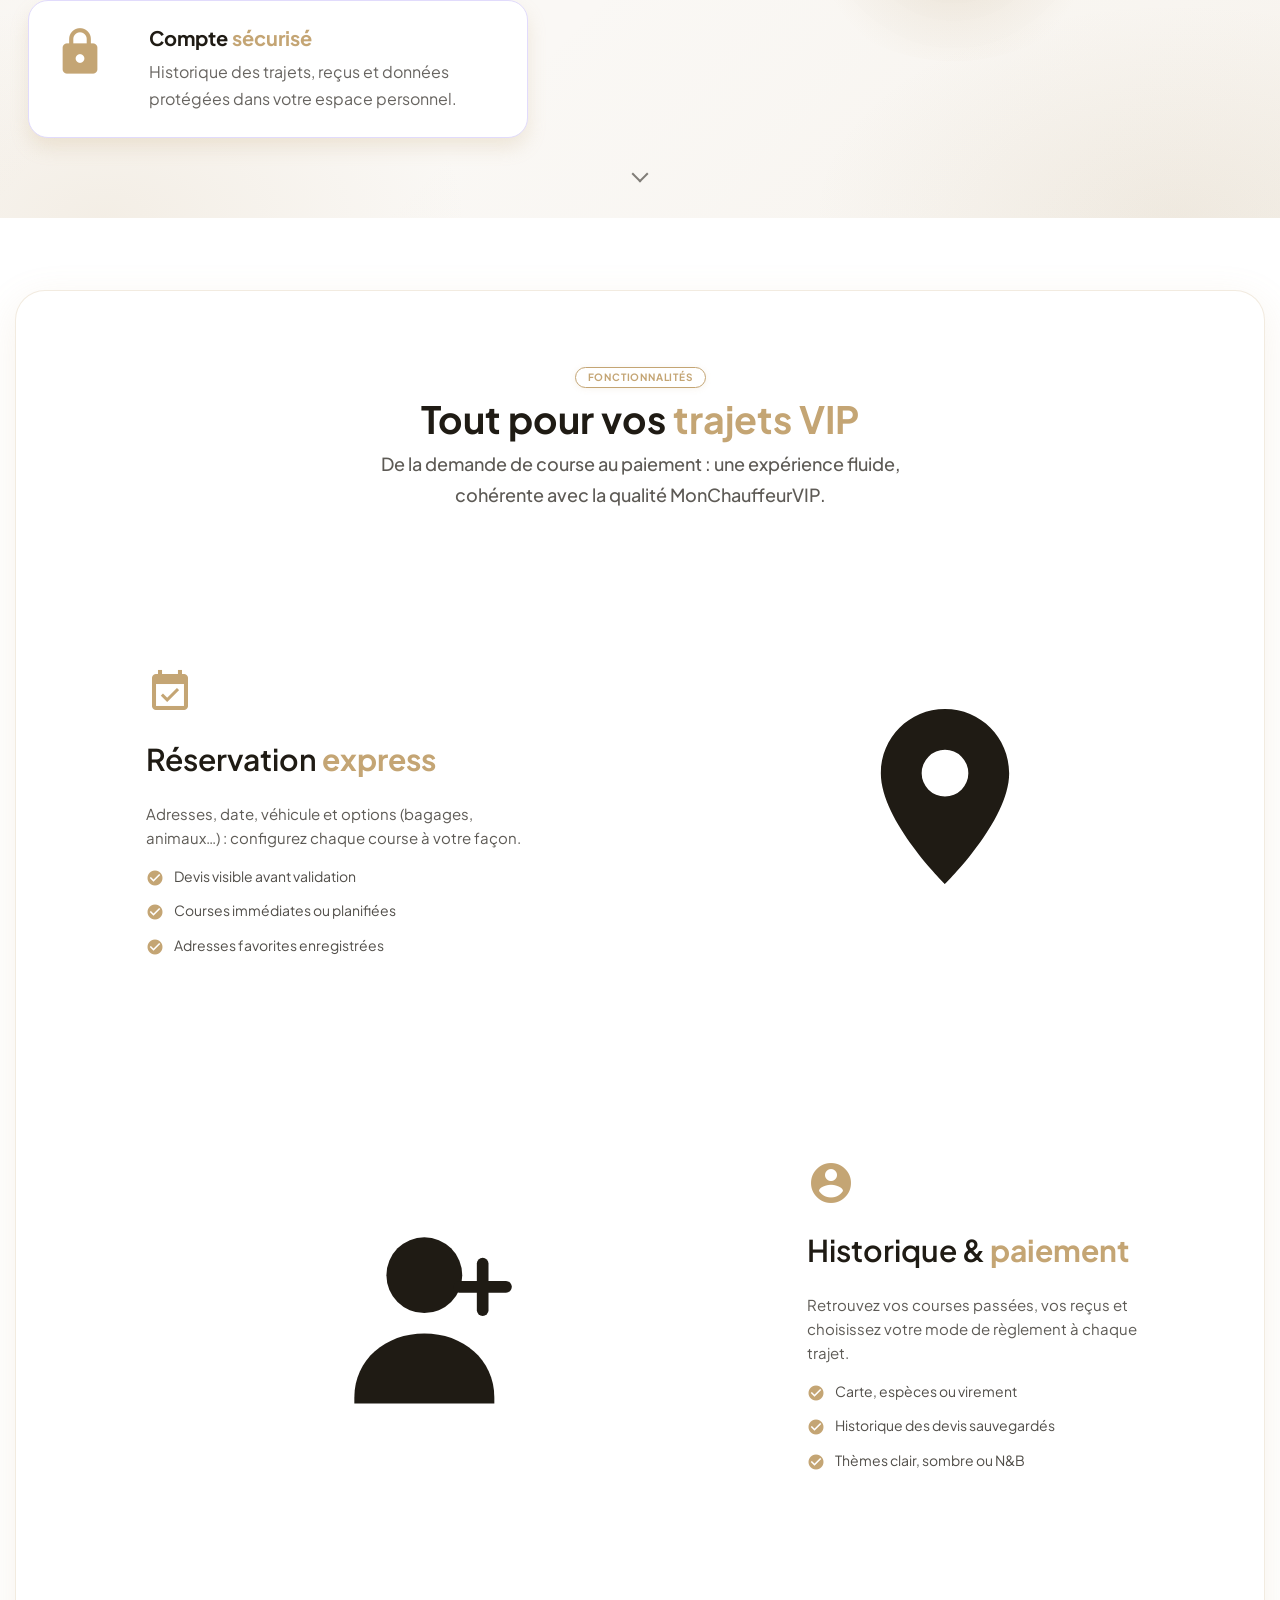
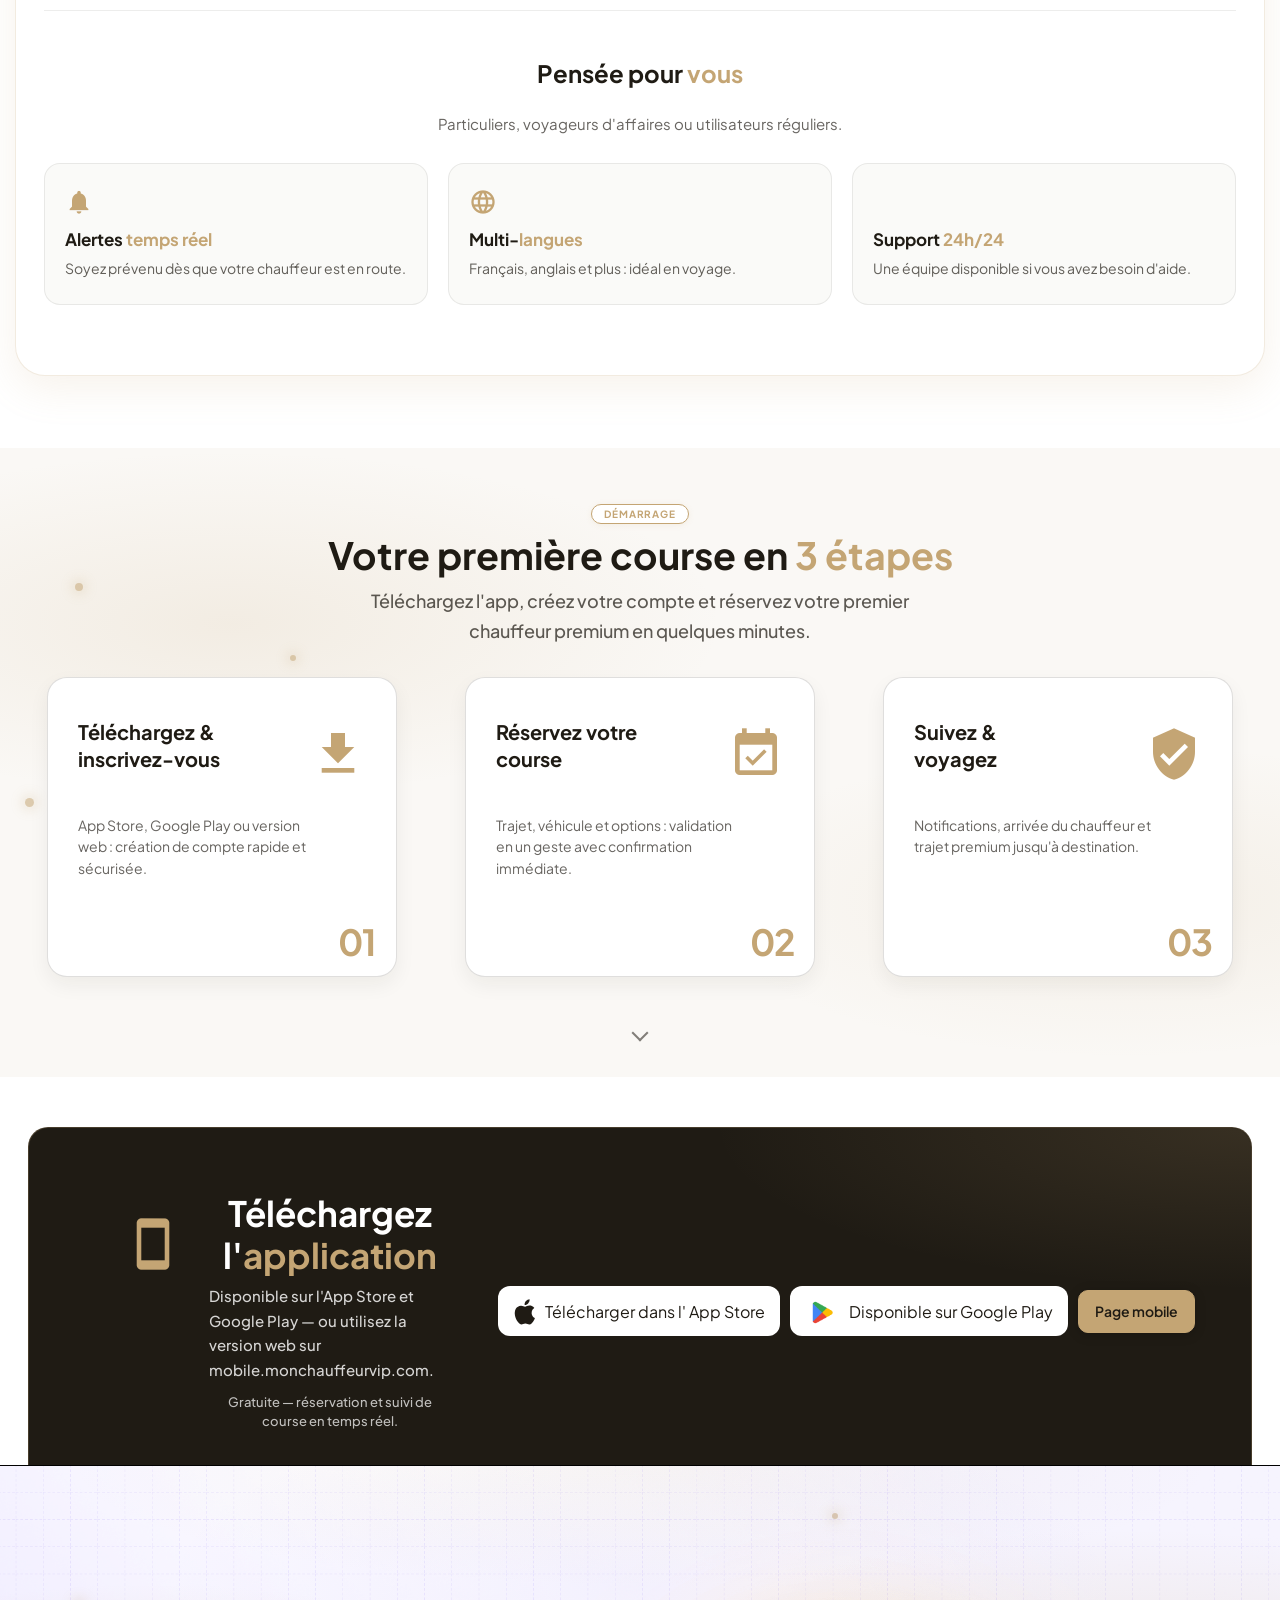
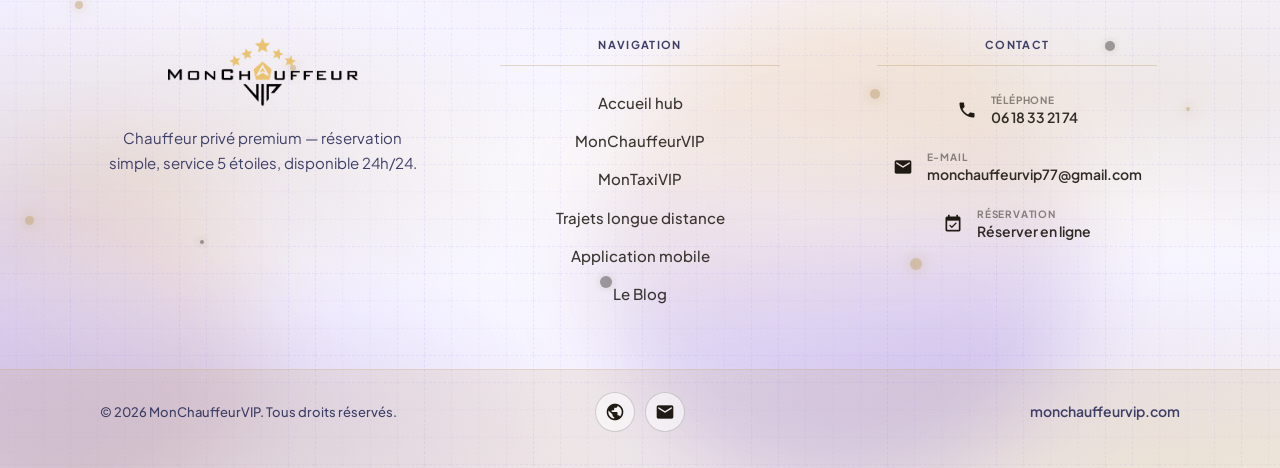
==== commit 2e19ebc5: "Remove footer credit section from multiple HTML files to streamline content presentation - Deleted t" ====
--- a/application-mobile.html
+++ b/application-mobile.html
@@ -498,9 +498,6 @@
                 </ul>
                 <a href="https://monchauffeurvip.com" class="mcv-footer-site-link" target="_blank" rel="noopener noreferrer">monchauffeurvip.com</a>
               </div>
-              <p class="mcv-footer-credit">
-                Site développé par <a href="https://www.linkedin.com/in/nassim-elhaddad/" target="_blank" rel="noopener noreferrer">Nassim EL HADDAD</a>, développeur MonChauffeurVIP
-              </p>
             </div>
           </div>
 
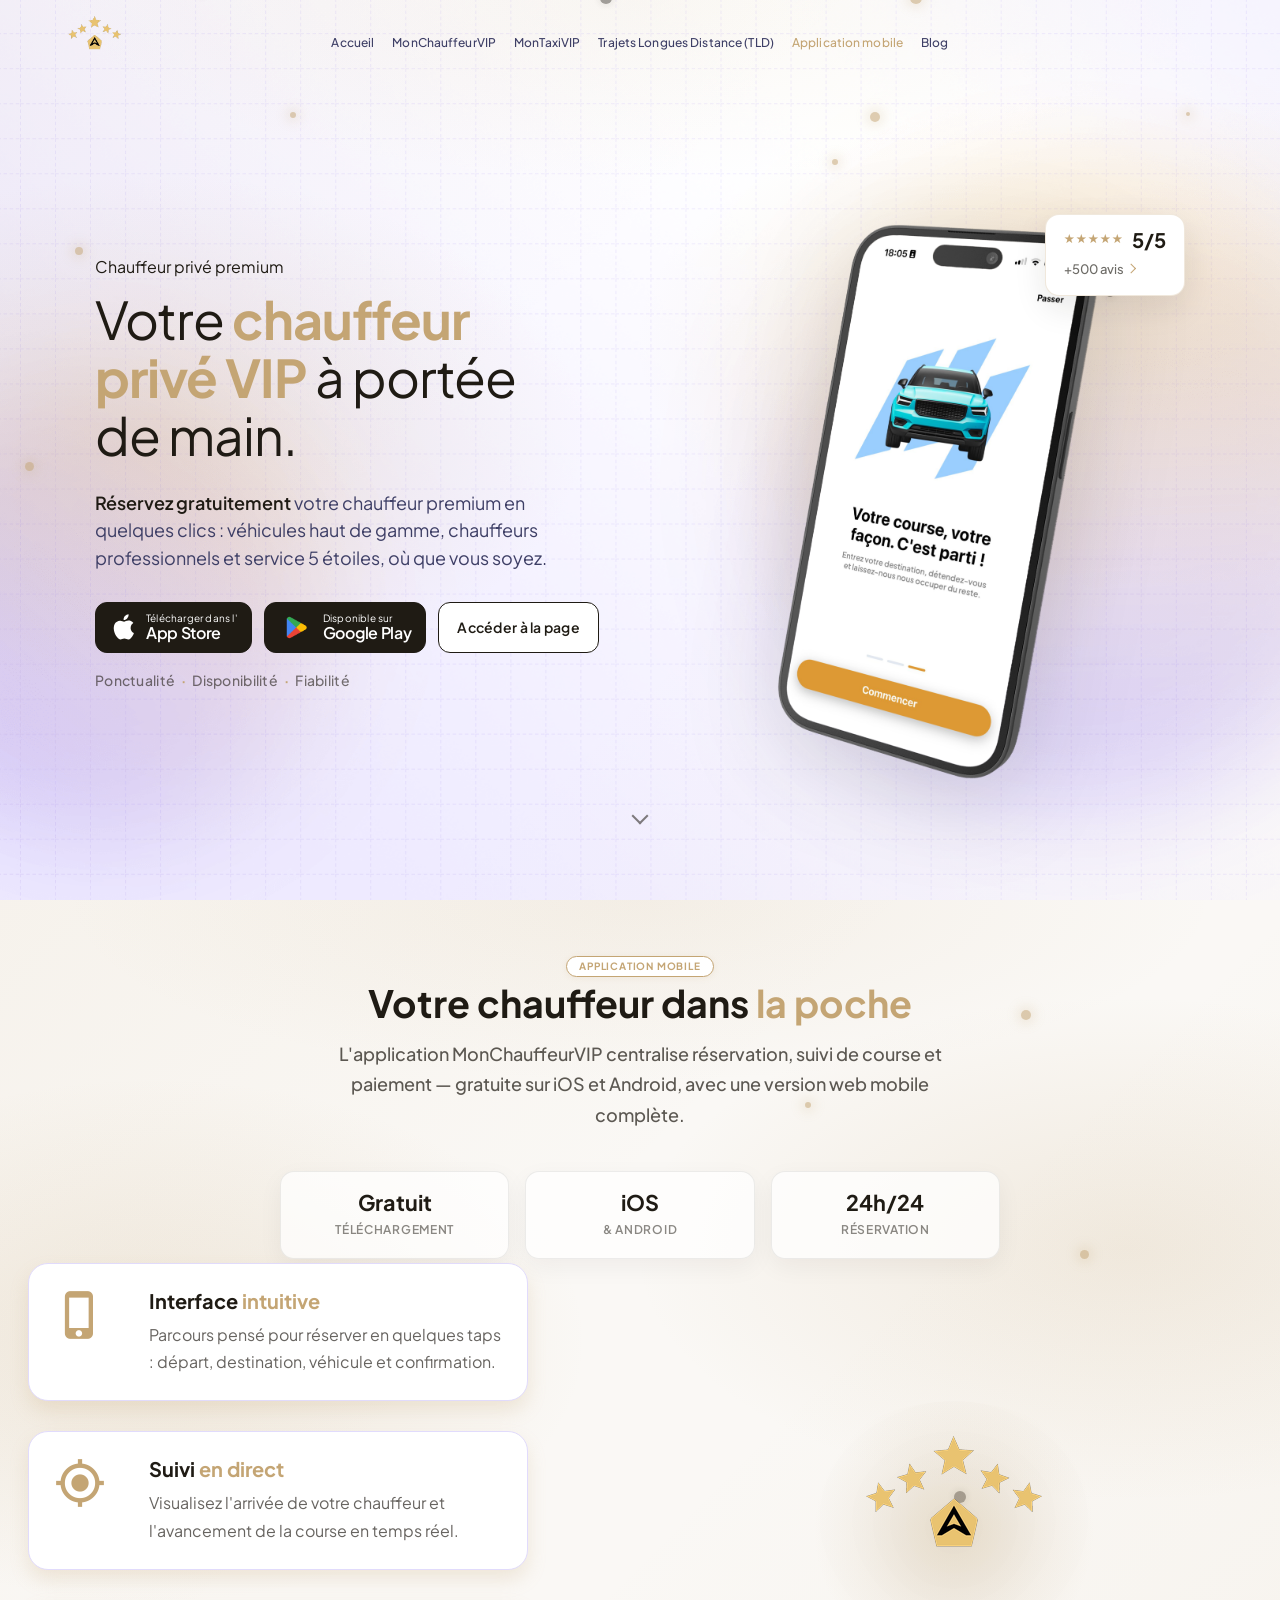
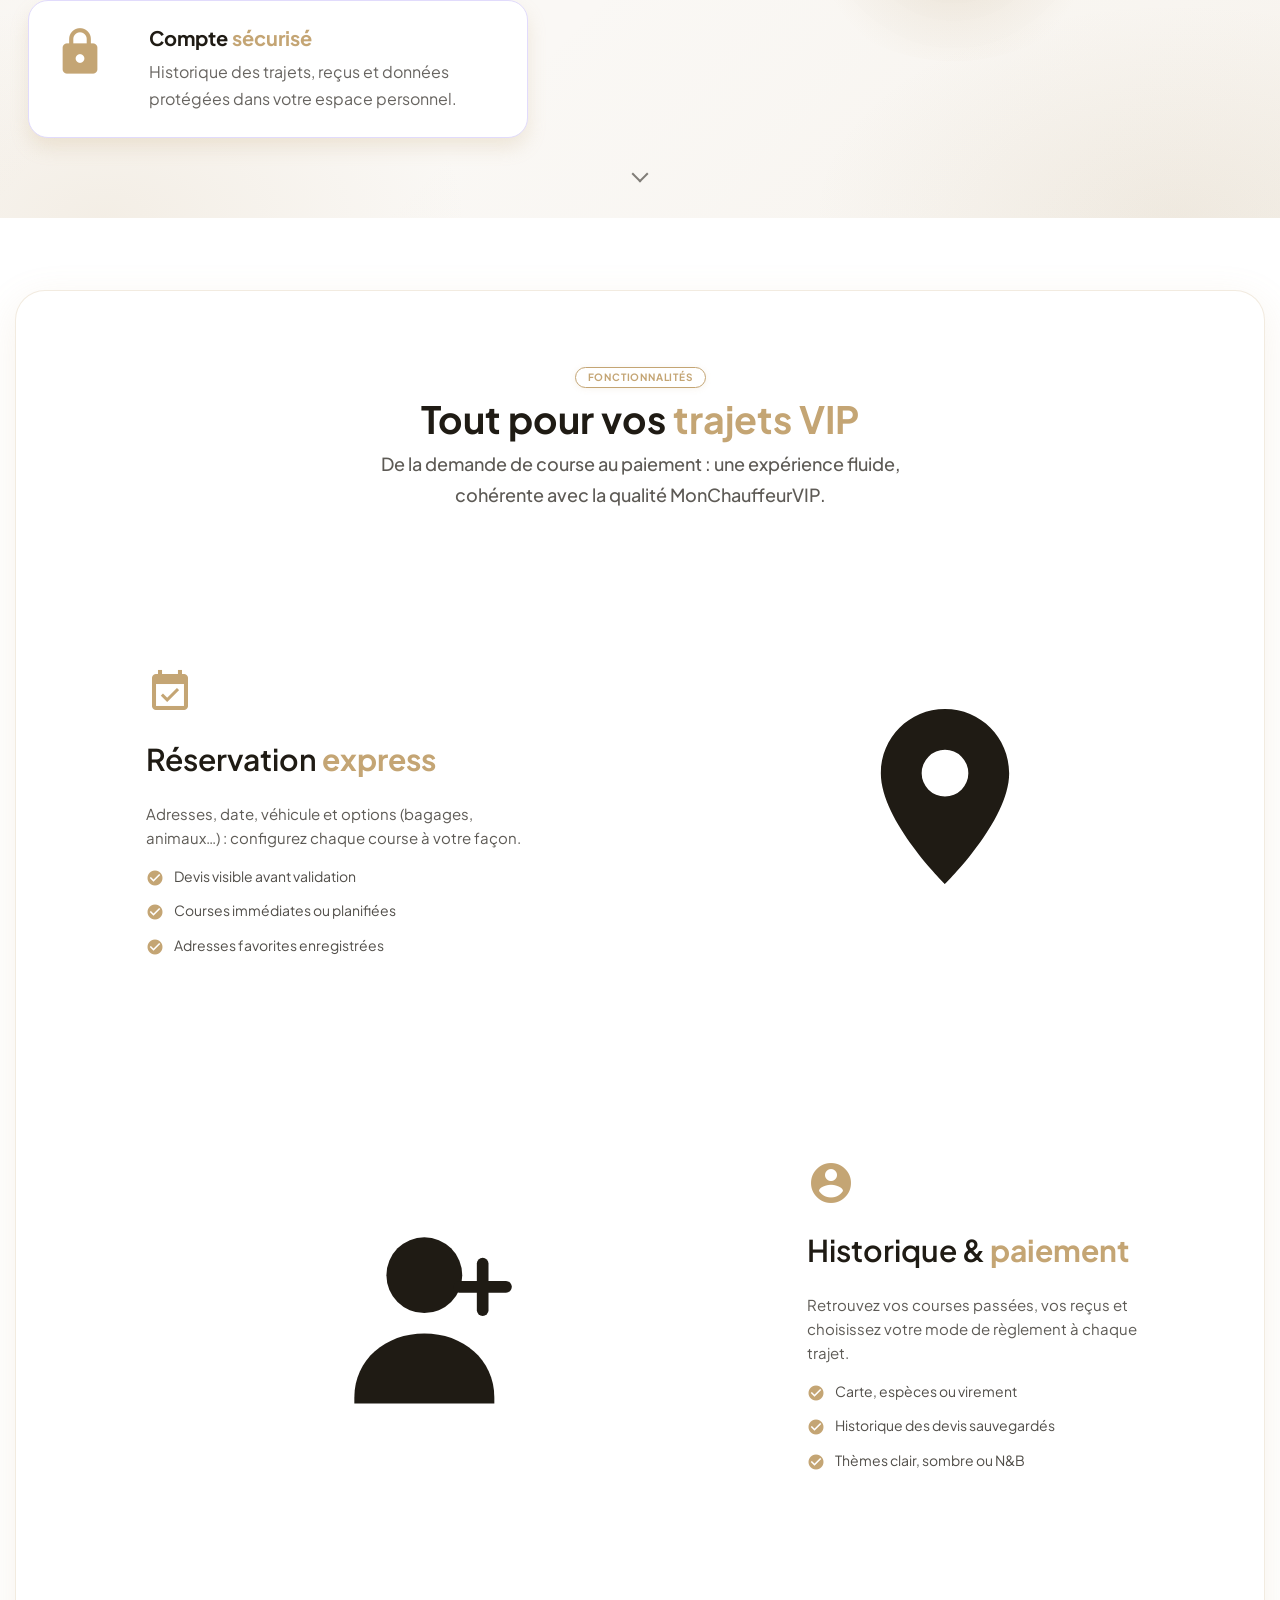
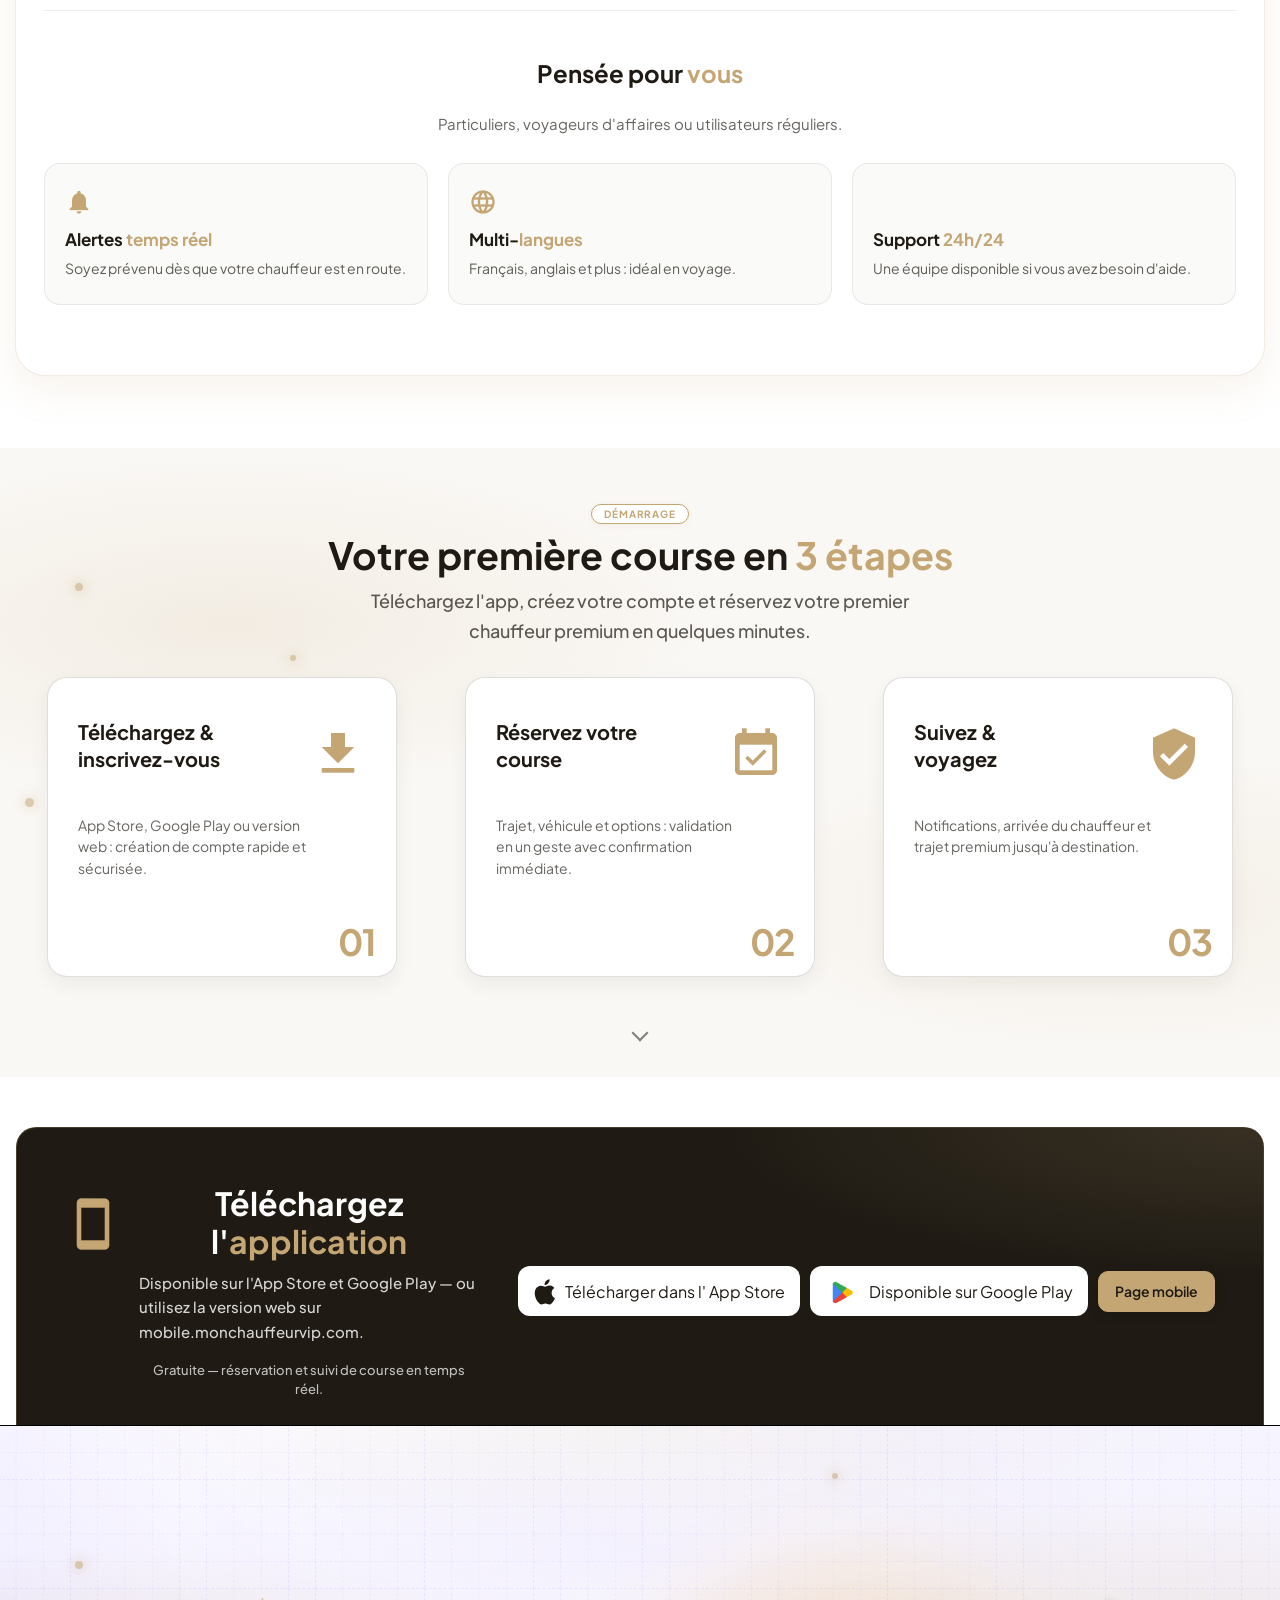
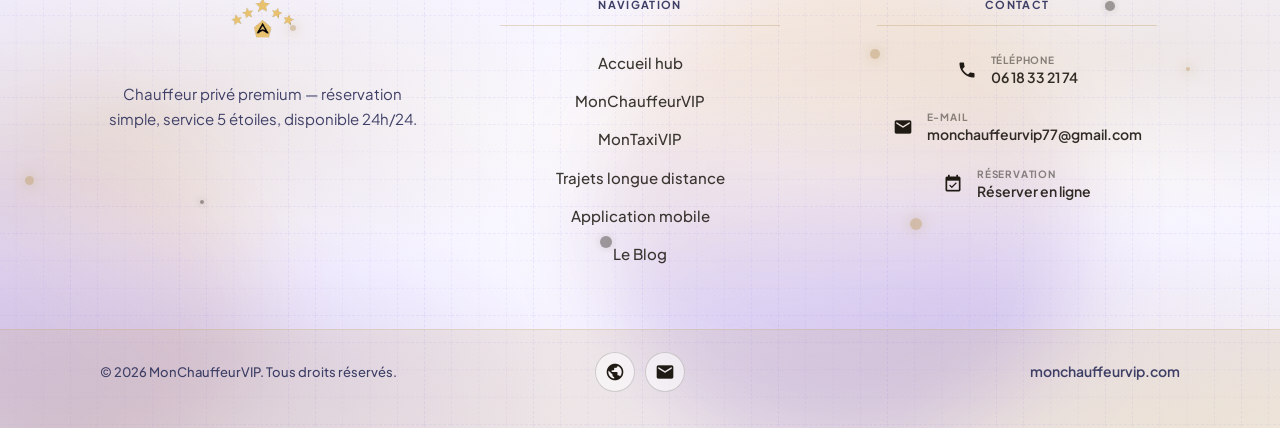
==== commit 10ee38f6: "Update footer logo links and add new JavaScript for hero service navigation across multiple HTML fil" ====
--- a/application-mobile.html
+++ b/application-mobile.html
@@ -427,8 +427,8 @@
           <div class="container">
             <div class="mcv-footer-main">
               <div class="mcv-footer-col mcv-footer-col--brand">
-                <a href="index.html" class="mcv-footer-logo">
-                  <img src="images/logo%20header.png" alt="MonChauffeurVIP" width="220" height="56">
+                <a href="application-mobile.html" class="mcv-footer-logo">
+                  <img class="mcv-brand-logo__img" src="images/logo-monchauffeurvip.png" alt="MonChauffeurVIP — Application mobile" width="220" height="56">
                 </a>
                 <p class="mcv-footer-tagline">Chauffeur privé premium — réservation simple, service 5 étoiles, disponible 24h/24.</p>
               </div>
@@ -515,6 +515,7 @@
   <script src="js/jquery.js"></script>
   <script src="js/bootstrap.min.js"></script>
   <script src="js/mcv-typed.js"></script>
+  <script src="js/mcv-hero-service-nav.js"></script>
   <script src="js/main.js"></script>
 
 </body>
--- a/css/mcv-brand.css
+++ b/css/mcv-brand.css
@@ -612,6 +612,61 @@
     50% {
         transform: translateX(-50%) translateY(8px);
     }
+}
+
+/* Navigation hero — service précédent / suivant (ordre du menu header) */
+.mcv-landing .mcv-hero-service-nav {
+    position: absolute;
+    inset: 0;
+    z-index: 4;
+    display: flex;
+    align-items: center;
+    justify-content: space-between;
+    padding: clamp(72px, 12vw, 100px) clamp(10px, 2.5vw, 24px) clamp(48px, 8vw, 72px);
+    pointer-events: none;
+    box-sizing: border-box;
+}
+
+.mcv-landing .mcv-hero-service-nav__btn {
+    pointer-events: auto;
+    display: inline-flex;
+    align-items: center;
+    justify-content: center;
+    width: clamp(40px, 10vw, 48px);
+    height: clamp(40px, 10vw, 48px);
+    border-radius: 50%;
+    background-color: rgba(255, 255, 255, 0.94);
+    border: 2px solid var(--mcv-page-accent, var(--mcv-gold));
+    color: var(--mcv-dark);
+    text-decoration: none;
+    box-shadow: 0 4px 18px rgba(31, 27, 20, 0.14);
+    transition:
+        background-color 0.2s ease,
+        border-color 0.2s ease,
+        box-shadow 0.2s ease,
+        transform 0.2s ease;
+}
+
+.mcv-landing .mcv-hero-service-nav__btn .material-icons {
+    font-size: clamp(26px, 6vw, 30px);
+    line-height: 1;
+}
+
+.mcv-landing .mcv-hero-service-nav__btn:hover,
+.mcv-landing .mcv-hero-service-nav__btn:focus-visible {
+    background-color: #fff;
+    border-color: var(--mcv-page-accent-dark, var(--mcv-gold-dark));
+    box-shadow: 0 6px 22px color-mix(in srgb, var(--mcv-page-accent, var(--mcv-gold)) 35%, transparent);
+    transform: scale(1.04);
+}
+
+.mcv-landing .mcv-hero-service-nav__btn:focus {
+    outline: none;
+}
+
+.mcv-landing .mcv-hero-service-nav__btn:focus-visible {
+    outline: 2px solid var(--mcv-page-accent, var(--mcv-gold));
+    outline-offset: 3px;
 }
 
 .mcv-landing #mcv-features {
@@ -5285,6 +5340,18 @@
     border-radius: 6px;
 }
 
+.mcv-landing.mcv-page-chauffeur .mcv-footer-logo img,
+.mcv-landing.mcv-page-chauffeur .mcv-footer-logo .mcv-brand-logo__img {
+    max-width: min(260px, 76vw);
+    max-height: 64px;
+}
+
+.mcv-landing.mcv-page-app .mcv-footer-logo img,
+.mcv-landing.mcv-page-app .mcv-footer-logo .mcv-brand-logo__img {
+    max-width: min(260px, 76vw);
+    max-height: 64px;
+}
+
 .mcv-landing .mcv-footer-tagline {
     margin: 0 auto;
     max-width: 340px;
@@ -5524,7 +5591,7 @@
     }
 
     .mcv-landing.mcv-page-service .mcv-service-cta-section .cta_box {
-        padding: 40px 32px 40px 36px;
+        padding: clamp(28px, 5vw, 40px) clamp(20px, 4vw, 32px);
     }
 
     .mcv-landing .mcv-cta-section .cta_box .section_title {
@@ -6331,81 +6398,111 @@
     z-index: 2;
 }
 
+.mcv-landing.mcv-page-service .mcv-service-cta-section.cta_section.new .cta_box {
+    justify-content: unset;
+}
+
+.mcv-landing.mcv-page-service .mcv-service-cta-section .container {
+    max-width: 100%;
+    padding-left: clamp(16px, 4vw, 15px);
+    padding-right: clamp(16px, 4vw, 15px);
+}
+
+/* Bandeau CTA bas de page — grille (évite le vide entre texte et boutons du flex template) */
 .mcv-landing.mcv-page-service .mcv-service-cta-section .cta_box {
-    padding: clamp(48px, 5vw, 64px) clamp(40px, 4.5vw, 56px) clamp(48px, 5vw, 64px) clamp(56px, 6.5vw, 80px);
+    display: grid;
+    grid-template-columns: minmax(0, 1fr) minmax(min-content, auto);
+    align-items: center;
+    gap: clamp(20px, 3.5vw, 40px);
+    padding: clamp(32px, 5vw, 56px) clamp(24px, 4vw, 48px);
+}
+
+.mcv-landing.mcv-page-service .mcv-service-cta-section .cta_box .left,
+.mcv-landing.mcv-page-service .mcv-service-cta-section .cta_box .right {
+    flex: unset;
+    min-width: 0;
+    max-width: 100%;
+    width: auto;
+}
+
+.mcv-landing.mcv-page-service .mcv-service-cta-section .cta_box .right {
+    justify-self: end;
 }
 
 .mcv-landing.mcv-page-service .mcv-service-cta-section .cta_box .section_title {
-    display: flex;
-    flex-direction: column;
-    flex-wrap: nowrap;
-    align-items: flex-start;
+    display: grid;
+    grid-template-columns: auto minmax(0, 1fr);
+    column-gap: clamp(12px, 2.5vw, 18px);
+    row-gap: 6px;
+    align-items: start;
     width: 100%;
     max-width: 100%;
-    padding-left: 100px;
+    padding-left: 0;
     box-sizing: border-box;
 }
 
+.mcv-landing.mcv-page-service .mcv-service-cta-section .cta_box .section_title .customer_icon {
+    position: relative;
+    left: auto;
+    top: auto;
+    grid-column: 1;
+    grid-row: 1 / -1;
+    align-self: center;
+    font-size: clamp(40px, 7vw, 56px);
+    line-height: 1;
+    margin: 0;
+}
+
 .mcv-landing.mcv-page-service .mcv-service-cta-section .cta_box .section_title h3 {
+    grid-column: 2;
     width: 100%;
-    margin-bottom: 8px;
+    margin: 0 0 4px;
+    font-size: clamp(1.35rem, 2.6vw, 2rem);
+    line-height: 1.2;
 }
 
 .mcv-landing.mcv-page-service .mcv-service-cta-section .cta_box .section_title p {
+    grid-column: 2;
     width: 100%;
     margin: 0;
-}
-
-.mcv-landing.mcv-page-service .mcv-service-cta-section .cta_box .left {
-    flex: 1 1 36%;
-    min-width: 0;
-    max-width: 42%;
-}
-
-.mcv-landing.mcv-page-service .mcv-service-cta-section .cta_box:has(.mcv-service-cta-actions--stores) {
-    display: grid;
-    grid-template-columns: minmax(0, 1fr) auto;
-    align-items: center;
-    gap: clamp(24px, 4vw, 48px);
-}
-
-.mcv-landing.mcv-page-service .mcv-service-cta-section .cta_box:has(.mcv-service-cta-actions--stores) .left {
-    flex: unset;
-    max-width: none;
-    min-width: 0;
-}
-
-.mcv-landing.mcv-page-service .mcv-service-cta-section .cta_box:has(.mcv-service-cta-actions--stores) .right {
-    width: auto;
-    max-width: 100%;
-    justify-self: end;
-}
-
-.mcv-landing.mcv-page-service .mcv-service-cta-section .cta_box .section_title .customer_icon {
-    left: 16px;
+    text-align: left;
+}
+
+.mcv-landing.mcv-page-service .mcv-service-cta-section .cta_box .section_title .mcv-svc-cta-note {
+    grid-column: 2;
 }
 
 .mcv-landing.mcv-page-service .mcv-service-cta-section .mcv-service-cta-actions {
     display: flex;
     flex-wrap: wrap;
-    gap: 12px;
+    gap: clamp(10px, 2vw, 14px);
     justify-content: flex-end;
+    align-items: stretch;
+    width: 100%;
+    max-width: 100%;
 }
 
 .mcv-landing.mcv-page-service .mcv-service-cta-section .mcv-service-cta-actions .mcv-btn-reserver,
-.mcv-landing.mcv-page-service .mcv-service-cta-section .mcv-service-cta-actions .mcv-btn-google-reviews {
+.mcv-landing.mcv-page-service .mcv-service-cta-section .mcv-service-cta-actions .mcv-btn-google-reviews,
+.mcv-landing.mcv-page-service .mcv-service-cta-section .mcv-service-cta-actions .mcv-cta-btn {
     display: inline-flex;
     align-items: center;
     justify-content: center;
     border-radius: 10px;
-    padding: 14px 22px;
-    font-size: 14px;
+    padding: 12px clamp(14px, 2.5vw, 22px);
+    font-size: clamp(13px, 1.8vw, 14px);
     font-weight: 600;
     text-transform: none !important;
     letter-spacing: 0;
     box-shadow: 0 2px 12px rgba(0, 0, 0, 0.2);
     text-decoration: none;
     float: none !important;
+    min-width: 0 !important;
+    max-width: 100%;
+    white-space: normal;
+    text-align: center;
+    line-height: 1.35;
+    flex: 1 1 auto;
 }
 
 .mcv-landing.mcv-page-service .mcv-service-cta-section .mcv-service-cta-actions .mcv-btn-reserver {
@@ -6425,6 +6522,13 @@
     background-color: #fff !important;
     color: var(--mcv-dark) !important;
     border: 1px solid rgba(255, 255, 255, 0.5) !important;
+    gap: 8px;
+}
+
+.mcv-landing.mcv-page-service .mcv-service-cta-section .mcv-btn-google-reviews__icon {
+    flex-shrink: 0;
+    width: 22px;
+    height: 22px;
 }
 
 .mcv-landing.mcv-page-service .mcv-service-cta-section .mcv-service-cta-actions .mcv-btn-google-reviews:hover,
@@ -6447,10 +6551,11 @@
 }
 
 .mcv-landing.mcv-page-service .mcv-service-cta-section .mcv-service-cta-actions--stores {
-    flex-wrap: nowrap;
+    flex-wrap: wrap;
     justify-content: flex-end;
     align-items: center;
-    gap: 10px;
+    gap: clamp(8px, 1.5vw, 12px);
+    overflow-x: visible;
 }
 
 .mcv-landing.mcv-page-service .mcv-service-cta-section .cta_box .btn_block.mcv-service-cta-actions--stores {
@@ -6509,49 +6614,43 @@
     padding: 10px 16px;
 }
 
-@media (max-width: 1199px) {
-    .mcv-landing.mcv-page-service .mcv-service-cta-section .cta_box:has(.mcv-service-cta-actions--stores) {
+@media (max-width: 1100px) {
+    .mcv-landing.mcv-page-service .mcv-service-cta-section .cta_box {
         grid-template-columns: 1fr;
-        gap: 24px;
-    }
-
-    .mcv-landing.mcv-page-service .mcv-service-cta-section .cta_box:has(.mcv-service-cta-actions--stores) .left,
-    .mcv-landing.mcv-page-service .mcv-service-cta-section .cta_box:has(.mcv-service-cta-actions--stores) .right {
-        max-width: 100%;
+        gap: clamp(20px, 4vw, 28px);
+    }
+
+    .mcv-landing.mcv-page-service .mcv-service-cta-section .cta_box .right {
         justify-self: stretch;
-    }
-}
-
-@media (max-width: 991px) {
-    .mcv-landing.mcv-page-service .mcv-service-cta-section .cta_box .left {
-        flex: unset;
-        max-width: 100%;
+        width: 100%;
+    }
+
+    .mcv-landing.mcv-page-service .mcv-service-cta-section .cta_box .section_title {
+        display: flex;
+        flex-direction: column;
+        align-items: center;
+        text-align: center;
+    }
+
+    .mcv-landing.mcv-page-service .mcv-service-cta-section .cta_box .section_title .customer_icon {
+        grid-row: auto;
+        grid-column: auto;
+        margin-bottom: 12px;
+    }
+
+    .mcv-landing.mcv-page-service .mcv-service-cta-section .cta_box .section_title h3,
+    .mcv-landing.mcv-page-service .mcv-service-cta-section .cta_box .section_title p,
+    .mcv-landing.mcv-page-service .mcv-service-cta-section .cta_box .section_title .mcv-svc-cta-note {
+        text-align: center;
     }
 
     .mcv-landing.mcv-page-service .mcv-service-cta-section .mcv-service-cta-actions,
     .mcv-landing.mcv-page-service .mcv-service-cta-section .mcv-service-cta-actions--stores {
         justify-content: center;
     }
-
-    .mcv-landing.mcv-page-service .mcv-service-cta-section .cta_box .right:has(.mcv-service-cta-actions--stores) {
-        width: 100%;
-    }
-
-    .mcv-landing.mcv-page-service .mcv-service-cta-section .mcv-service-cta-actions--stores {
-        justify-content: center;
-        max-width: 100%;
-        overflow-x: auto;
-        -webkit-overflow-scrolling: touch;
-        scrollbar-width: none;
-        padding-bottom: 4px;
-    }
-
-    .mcv-landing.mcv-page-service .mcv-service-cta-section .mcv-service-cta-actions--stores::-webkit-scrollbar {
-        display: none;
-    }
-}
-
-@media (max-width: 575px) {
+}
+
+@media (max-width: 640px) {
     .mcv-landing.mcv-page-service .mcv-service-cta-section .mcv-service-cta-actions:not(.mcv-service-cta-actions--stores) {
         flex-direction: column;
         align-items: stretch;
@@ -6560,37 +6659,19 @@
     .mcv-landing.mcv-page-service .mcv-service-cta-section .mcv-service-cta-actions:not(.mcv-service-cta-actions--stores) .mcv-btn-reserver,
     .mcv-landing.mcv-page-service .mcv-service-cta-section .mcv-service-cta-actions:not(.mcv-service-cta-actions--stores) .mcv-btn-google-reviews {
         width: 100%;
+        flex: 1 1 100%;
+    }
+
+    .mcv-landing.mcv-page-service .mcv-service-cta-section .mcv-service-cta-actions--stores {
+        flex-direction: column;
+        align-items: stretch;
+    }
+
+    .mcv-landing.mcv-page-service .mcv-service-cta-section .mcv-service-cta-actions--stores .mcv-store-badge,
+    .mcv-landing.mcv-page-service .mcv-service-cta-section .mcv-service-cta-actions--stores .mcv-btn-reserver,
+    .mcv-landing.mcv-page-service .mcv-service-cta-section .mcv-service-cta-actions--stores .mcv-cta-btn {
+        width: 100%;
         justify-content: center;
-    }
-
-    .mcv-landing.mcv-page-service .mcv-service-cta-section .mcv-service-cta-actions--stores {
-        flex-direction: row;
-        flex-wrap: nowrap;
-        align-items: stretch;
-    }
-
-    .mcv-landing.mcv-page-service .mcv-service-cta-section .mcv-service-cta-actions--stores .mcv-store-badge,
-    .mcv-landing.mcv-page-service .mcv-service-cta-section .mcv-service-cta-actions--stores .mcv-btn-reserver {
-        width: auto;
-        justify-content: center;
-    }
-
-    .mcv-landing.mcv-page-service .mcv-service-cta-section .mcv-service-cta-actions--stores .mcv-store-badge {
-        padding: 8px 10px;
-        gap: 8px;
-    }
-
-    .mcv-landing.mcv-page-service .mcv-service-cta-section .mcv-service-cta-actions--stores .mcv-store-badge__line {
-        display: none;
-    }
-
-    .mcv-landing.mcv-page-service .mcv-service-cta-section .mcv-service-cta-actions--stores .mcv-store-badge__brand {
-        font-size: 13px;
-    }
-
-    .mcv-landing.mcv-page-service .mcv-service-cta-section .mcv-service-cta-actions--stores .mcv-btn-reserver {
-        padding: 8px 12px;
-        font-size: 13px;
     }
 }
 
--- a/css/mcv-responsive.css
+++ b/css/mcv-responsive.css
@@ -314,13 +314,22 @@
 
     .mcv-landing .mcv-svc-cta-box,
     .mcv-landing.mcv-page-service .mcv-service-cta-section .cta_box {
-        padding: 32px 22px 32px 28px;
+        padding: clamp(24px, 5vw, 32px) clamp(18px, 4vw, 24px);
         border-radius: 12px;
+        margin-bottom: clamp(-72px, -12vw, -100px);
     }
 
     .mcv-landing .mcv-svc-cta-box .section_title h2,
     .mcv-landing.mcv-page-service .mcv-service-cta-section .section_title h3 {
-        font-size: clamp(1.35rem, 6vw, 1.75rem);
+        font-size: clamp(1.25rem, 5.5vw, 1.65rem);
+    }
+
+    .mcv-landing.mcv-page-service .mcv-service-cta-section .mcv-service-cta-actions .mcv-btn-google-reviews {
+        gap: 8px;
+    }
+
+    .mcv-landing.mcv-page-service .mcv-service-cta-section .mcv-btn-google-reviews__icon {
+        flex-shrink: 0;
     }
 
     .mcv-landing .mcv-hub-services-nav {
@@ -375,6 +384,22 @@
         width: 44px;
         height: 44px;
     }
+
+    .mcv-landing .mcv-hero-service-nav {
+        padding-left: 6px;
+        padding-right: 6px;
+        padding-bottom: 56px;
+    }
+
+    .mcv-landing .mcv-hero-service-nav__btn {
+        width: 38px;
+        height: 38px;
+        border-width: 1.5px;
+    }
+
+    .mcv-landing .mcv-hero-service-nav__btn .material-icons {
+        font-size: 24px;
+    }
 }
 
 @media (max-width: 399px) {
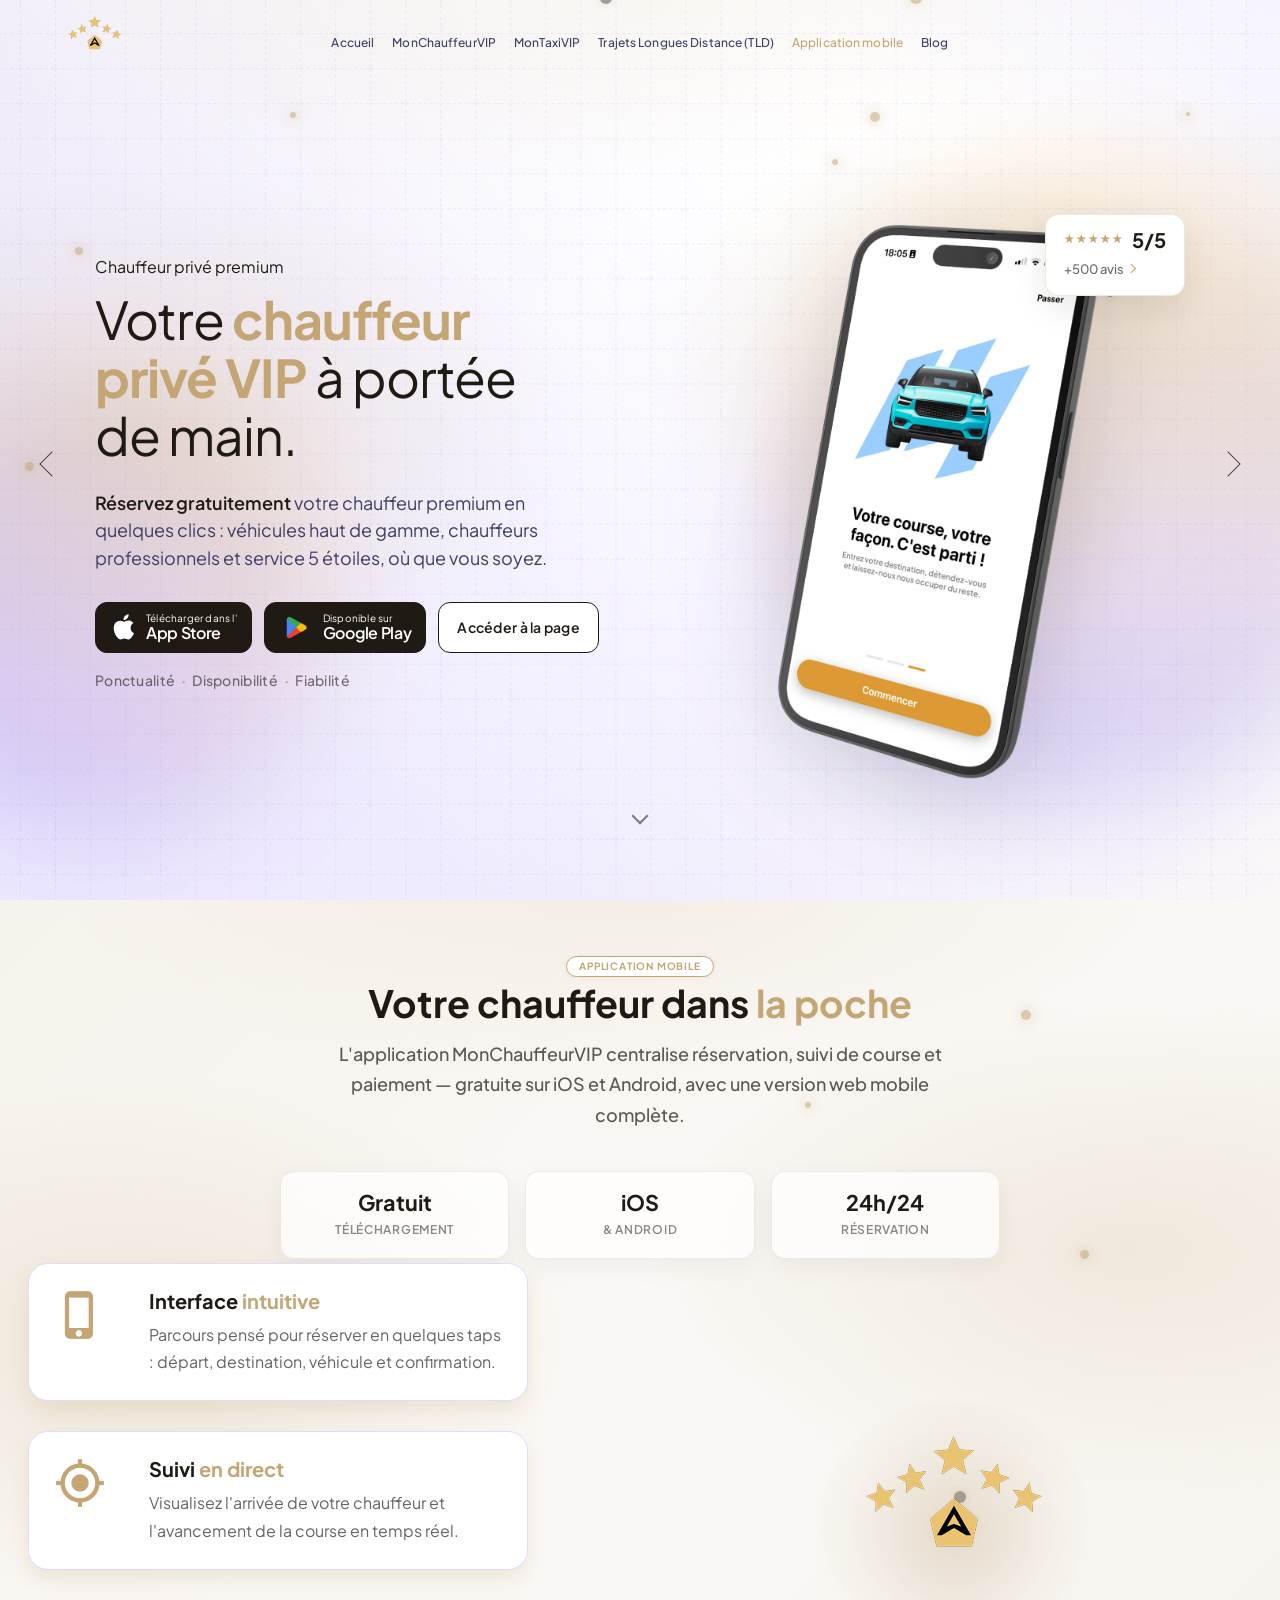
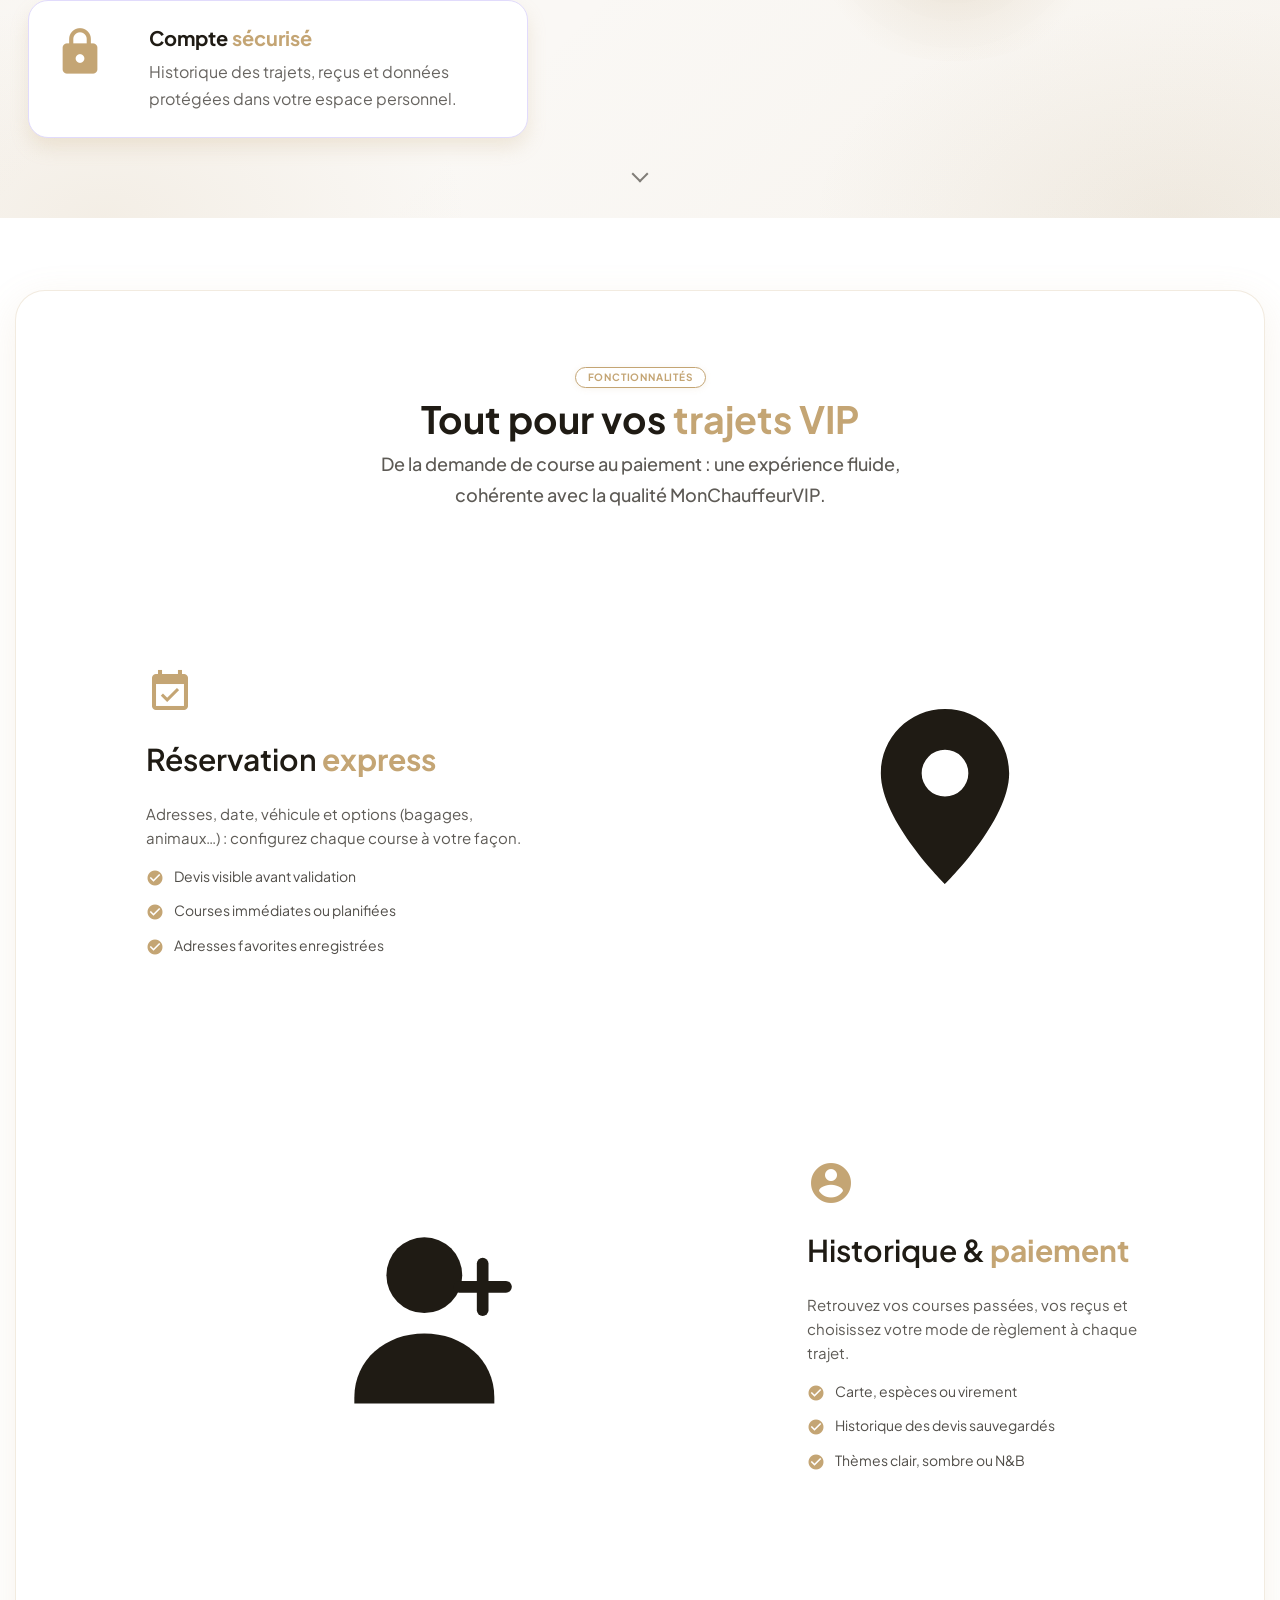
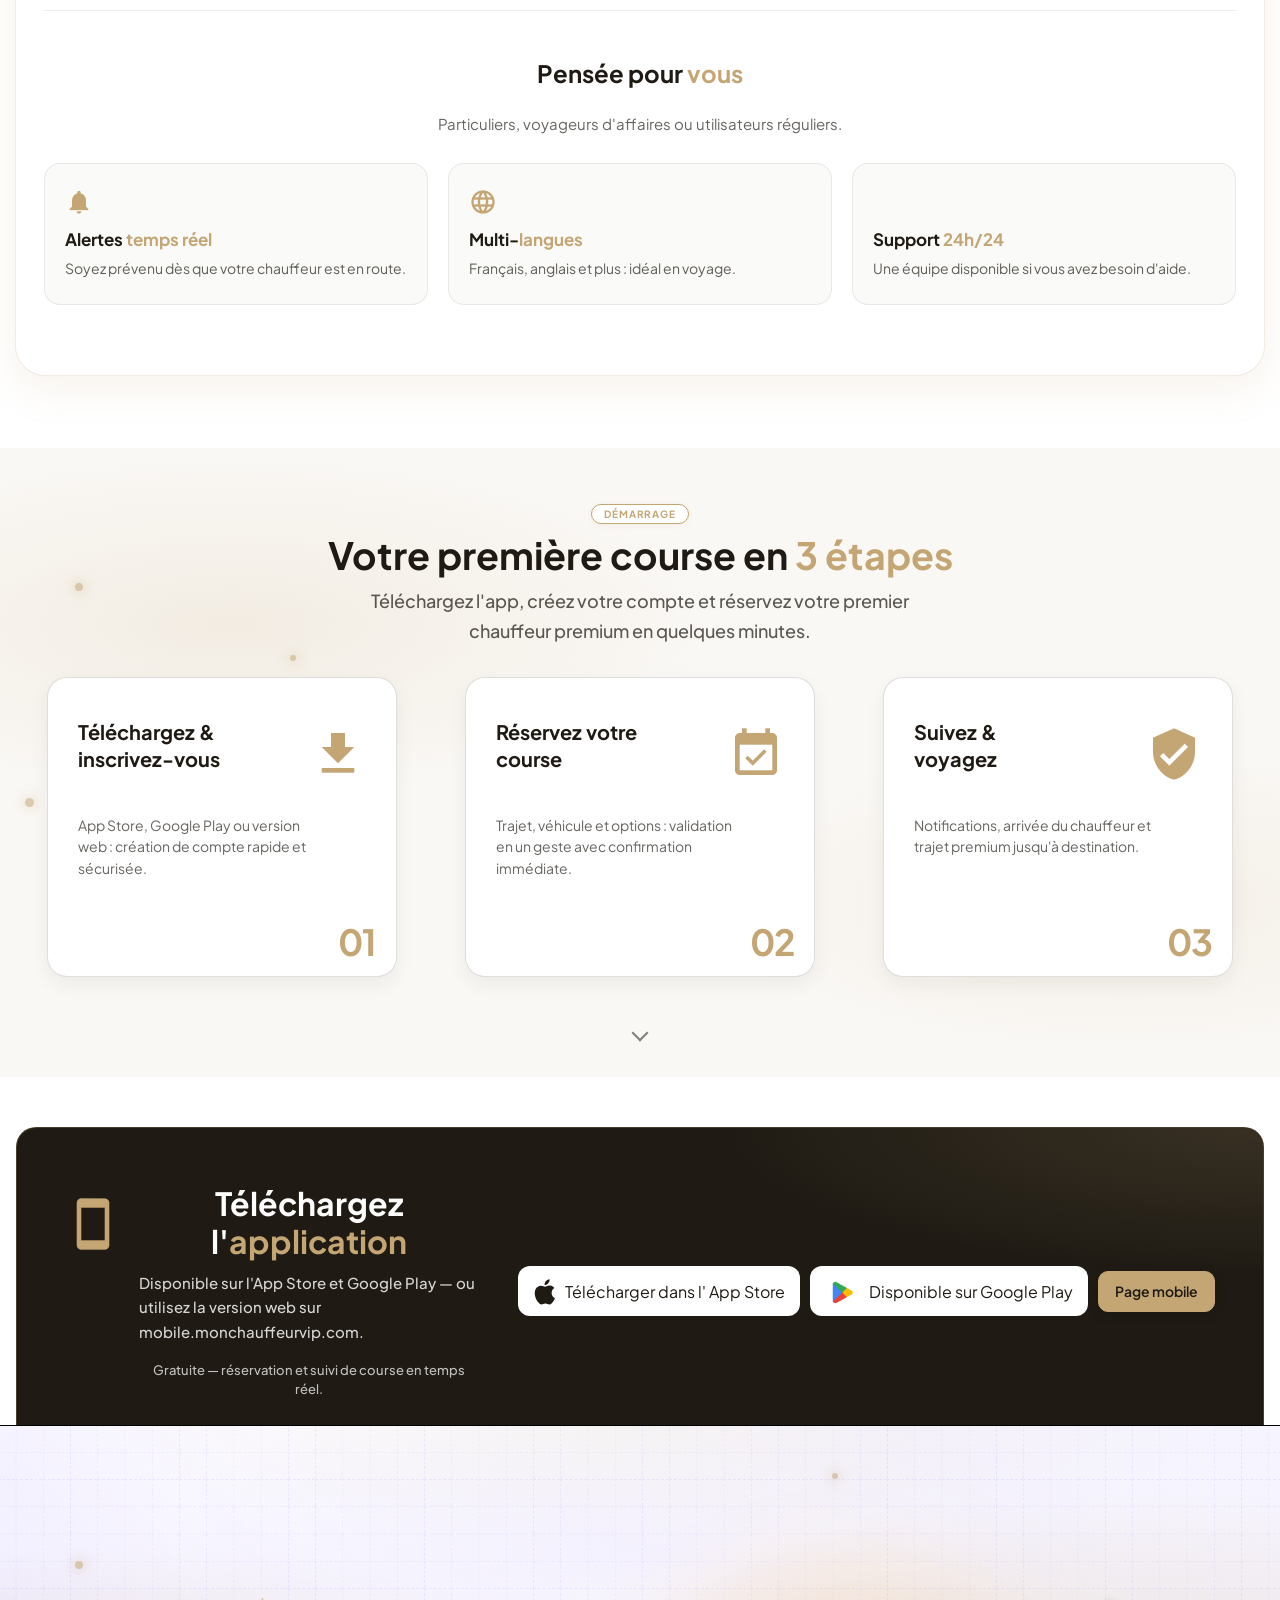
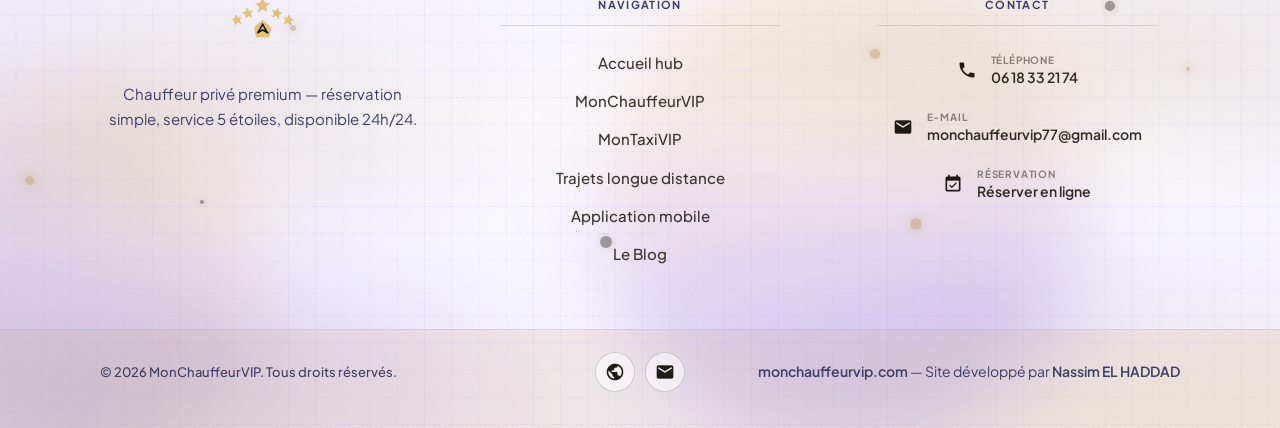
==== commit e520db2f: "Update footer structure and styles across multiple HTML files - Replaced footer site link with a str" ====
--- a/application-mobile.html
+++ b/application-mobile.html
@@ -496,7 +496,10 @@
                     </a>
                   </li>
                 </ul>
-                <a href="https://monchauffeurvip.com" class="mcv-footer-site-link" target="_blank" rel="noopener noreferrer">monchauffeurvip.com</a>
+                <p class="mcv-footer-site-meta">
+                  <a href="https://monchauffeurvip.com" class="mcv-footer-site-link" target="_blank" rel="noopener noreferrer">monchauffeurvip.com</a>
+                  <span class="mcv-footer-dev-credit"> — Site développé par <a href="https://www.linkedin.com/in/nassim-elhaddad/" class="mcv-footer-dev-link" target="_blank" rel="noopener noreferrer">Nassim EL HADDAD</a></span>
+                </p>
               </div>
             </div>
           </div>
--- a/css/mcv-brand.css
+++ b/css/mcv-brand.css
@@ -558,6 +558,10 @@
     z-index: 1;
 }
 
+.mcv-landing .banner_section--fullscreen .mcv-hero-service-nav {
+    z-index: 20;
+}
+
 .mcv-landing .mcv-features-section > .mcv-hero-scroll,
 .mcv-landing .mcv-howwork-section > .mcv-hero-scroll {
     position: absolute;
@@ -618,7 +622,6 @@
 .mcv-landing .mcv-hero-service-nav {
     position: absolute;
     inset: 0;
-    z-index: 4;
     display: flex;
     align-items: center;
     justify-content: space-between;
@@ -632,32 +635,56 @@
     display: inline-flex;
     align-items: center;
     justify-content: center;
-    width: clamp(40px, 10vw, 48px);
-    height: clamp(40px, 10vw, 48px);
-    border-radius: 50%;
-    background-color: rgba(255, 255, 255, 0.94);
-    border: 2px solid var(--mcv-page-accent, var(--mcv-gold));
-    color: var(--mcv-dark);
+    width: 52px;
+    height: 52px;
+    padding: 0;
+    background: transparent;
+    border: none;
+    border-radius: 0;
+    box-shadow: none;
+    color: rgba(31, 27, 20, 0.78);
     text-decoration: none;
-    box-shadow: 0 4px 18px rgba(31, 27, 20, 0.14);
-    transition:
-        background-color 0.2s ease,
-        border-color 0.2s ease,
-        box-shadow 0.2s ease,
-        transform 0.2s ease;
+    transition: color 0.2s ease, opacity 0.2s ease;
 }
 
 .mcv-landing .mcv-hero-service-nav__btn .material-icons {
-    font-size: clamp(26px, 6vw, 30px);
-    line-height: 1;
+    position: absolute;
+    width: 1px;
+    height: 1px;
+    padding: 0;
+    margin: -1px;
+    overflow: hidden;
+    clip: rect(0, 0, 0, 0);
+    white-space: nowrap;
+    border: 0;
+}
+
+.mcv-landing .mcv-hero-service-nav__btn::before {
+    content: '';
+    display: block;
+    width: 18px;
+    height: 18px;
+    border-left: 1.5px solid currentColor;
+    border-bottom: 1.5px solid currentColor;
+}
+
+.mcv-landing .mcv-hero-service-nav__btn--prev::before {
+    transform: rotate(45deg);
+    margin-left: 4px;
+}
+
+.mcv-landing .mcv-hero-service-nav__btn--next::before {
+    transform: rotate(-135deg);
+    margin-right: 4px;
 }
 
 .mcv-landing .mcv-hero-service-nav__btn:hover,
 .mcv-landing .mcv-hero-service-nav__btn:focus-visible {
-    background-color: #fff;
-    border-color: var(--mcv-page-accent-dark, var(--mcv-gold-dark));
-    box-shadow: 0 6px 22px color-mix(in srgb, var(--mcv-page-accent, var(--mcv-gold)) 35%, transparent);
-    transform: scale(1.04);
+    color: var(--mcv-dark);
+    background: transparent;
+    border: none;
+    box-shadow: none;
+    transform: none;
 }
 
 .mcv-landing .mcv-hero-service-nav__btn:focus {
@@ -665,8 +692,8 @@
 }
 
 .mcv-landing .mcv-hero-service-nav__btn:focus-visible {
-    outline: 2px solid var(--mcv-page-accent, var(--mcv-gold));
-    outline-offset: 3px;
+    outline: 1px solid rgba(31, 27, 20, 0.35);
+    outline-offset: 6px;
 }
 
 .mcv-landing #mcv-features {
@@ -907,70 +934,14 @@
 
 @media (max-width: 991px) {
     .mcv-landing.mcv-page-app .mcv-hero-actions-row {
-        flex-wrap: nowrap;
+        flex-wrap: wrap;
     }
 }
 
 @media (max-width: 575px) {
     .mcv-landing.mcv-page-app .mcv-hero-actions-row {
-        flex-wrap: nowrap;
-        gap: 8px;
-        margin: 16px 0 14px;
-    }
-
-    .mcv-landing.mcv-page-app .mcv-hero-actions-row .mcv-hero-stores {
-        flex: 1 1 auto;
-        min-width: 0;
-        gap: 8px;
-    }
-
-    .mcv-landing.mcv-page-app .mcv-hero-actions-row .mcv-hero-stores li {
-        flex: 1 1 0;
-        min-width: 0;
-    }
-
-    .mcv-landing.mcv-page-app .mcv-hero-actions-row .mcv-hero-stores li a.mcv-store-badge {
-        width: 100%;
-        padding: 8px 10px;
-        gap: 6px;
-    }
-
-    .mcv-landing.mcv-page-app .mcv-hero-actions-row .mcv-store-badge__line {
-        display: none;
-    }
-
-    .mcv-landing.mcv-page-app .mcv-hero-actions-row .mcv-store-badge__brand {
-        font-size: 13px;
-    }
-
-    .mcv-landing.mcv-page-app .mcv-hero-actions-row .mcv-hero-stores .mcv-store-badge__icon {
-        width: 20px;
-        height: 20px;
-    }
-
-    .mcv-landing.mcv-page-app .mcv-hero-actions-row .mcv-hero-stores .mcv-store-badge__icon svg {
-        width: 18px;
-        height: 20px;
-    }
-
-    .mcv-landing.mcv-page-app .mcv-hero-actions-row .mcv-hero-stores .mcv-store-badge__icon--play {
-        width: 22px;
-        height: 20px;
-    }
-
-    .mcv-landing.mcv-page-app .mcv-hero-actions-row .mcv-hero-stores .mcv-store-badge__play-logo {
-        width: 22px;
-        height: 22px;
-    }
-
-    .mcv-landing.mcv-page-app .mcv-hero-actions-row .mcv-hero-cta-site {
-        flex: 0 1 auto;
-        min-width: 0;
-        padding: 8px 12px;
-        font-size: 12px;
-        white-space: nowrap;
-        text-align: center;
-        line-height: 1.2;
+        gap: 10px;
+        margin: 16px auto 14px;
     }
 }
 
@@ -2282,7 +2253,7 @@
 }
 
 @media (max-width: 991px) {
-    .mcv-landing .banner_section--fullscreen {
+    .mcv-landing .banner_section--fullscreen:not(.mcv-hero--hub) {
         min-height: 100vh;
         min-height: 100dvh;
         padding-top: 88px;
@@ -2290,7 +2261,7 @@
         justify-content: flex-start;
     }
 
-    .mcv-landing .banner_section--fullscreen > .container {
+    .mcv-landing .banner_section--fullscreen:not(.mcv-hero--hub) > .container {
         align-items: flex-start;
         padding-top: 8px;
     }
@@ -3409,10 +3380,12 @@
 
 /* Bouton retour en haut */
 .mcv-landing .go_top {
+    --mcv-go-top-bottom: 75px;
+    bottom: var(--mcv-go-top-bottom);
     opacity: 0;
     visibility: hidden;
     pointer-events: none;
-    transition: opacity 0.35s ease, visibility 0.35s ease, bottom 0.35s ease;
+    transition: opacity 0.35s ease, visibility 0.35s ease;
 }
 
 .mcv-landing .go_top.is-visible {
@@ -3434,6 +3407,12 @@
     color: var(--mcv-dark);
     border-color: var(--mcv-page-accent-dark);
     box-shadow: 0 8px 22px color-mix(in srgb, var(--mcv-page-accent) 42%, transparent);
+}
+
+/* Neutralise le décalage vertical hover du template (.go_top:hover { bottom: 80px; }) */
+.mcv-landing .go_top:hover,
+.mcv-landing .go_top:focus-visible {
+    bottom: var(--mcv-go-top-bottom);
 }
 
 .mcv-landing .go_top:focus {
@@ -5069,7 +5048,7 @@
     gap: 10px;
     width: auto;
     min-height: 0;
-    min-width: 220px;
+    min-width: 0;
     padding: 10px 14px;
     border-radius: 7px;
     text-decoration: none;
@@ -5080,6 +5059,12 @@
     background-image: none !important;
     box-sizing: border-box;
     transition: background-color 0.2s ease, border-color 0.2s ease, color 0.2s ease, opacity 0.2s ease;
+}
+
+@media (min-width: 992px) {
+    .mcv-landing .mcv-cta-section .mcv-cta-btn {
+        min-width: 220px;
+    }
 }
 
 .mcv-landing .mcv-cta-section .mcv-cta-btn__icon {
@@ -5549,20 +5534,38 @@
 }
 
 .mcv-landing .mcv-footer-site-link {
+    font-size: 14px;
+    font-weight: 600;
+    color: var(--mcv-gold-dark);
+    text-decoration: none;
+    transition: color 0.2s ease;
+}
+
+.mcv-landing .mcv-footer-site-meta {
     justify-self: end;
     grid-column: 3;
     grid-row: 1;
+    margin: 0;
     font-size: 14px;
-    font-weight: 600;
     text-align: right;
-    color: var(--mcv-gold-dark);
-    text-decoration: none;
-    transition: color 0.2s ease;
+    color: rgba(255, 255, 255, 0.82);
 }
 
 .mcv-landing .mcv-footer-site-link:hover,
 .mcv-landing .mcv-footer-site-link:focus {
     color: var(--mcv-dark);
+    text-decoration: underline;
+}
+
+.mcv-landing .mcv-footer-dev-link {
+    color: var(--mcv-gold-dark);
+    font-weight: 600;
+    text-decoration: none;
+}
+
+.mcv-landing .mcv-footer-dev-link:hover,
+.mcv-landing .mcv-footer-dev-link:focus {
+    color: #fff;
     text-decoration: underline;
 }
 
@@ -5656,7 +5659,7 @@
         grid-row: 2;
     }
 
-    .mcv-landing .mcv-footer-site-link {
+    .mcv-landing .mcv-footer-site-meta {
         justify-self: center;
         text-align: center;
         grid-column: 1;
@@ -6558,18 +6561,20 @@
     overflow-x: visible;
 }
 
-.mcv-landing.mcv-page-service .mcv-service-cta-section .cta_box .btn_block.mcv-service-cta-actions--stores {
-    flex-wrap: nowrap;
-    gap: 10px;
-}
-
-.mcv-landing.mcv-page-service .mcv-service-cta-section .mcv-service-cta-actions--stores .mcv-store-badge,
-.mcv-landing.mcv-page-service .mcv-service-cta-section .mcv-service-cta-actions--stores .mcv-btn-reserver,
-.mcv-landing.mcv-page-service .mcv-service-cta-section .mcv-service-cta-actions--stores .mcv-cta-btn {
-    flex: 0 0 auto;
-    width: auto;
-    min-width: 0;
-    white-space: nowrap;
+@media (min-width: 992px) {
+    .mcv-landing.mcv-page-service .mcv-service-cta-section .cta_box .btn_block.mcv-service-cta-actions--stores {
+        flex-wrap: nowrap;
+        gap: 10px;
+    }
+
+    .mcv-landing.mcv-page-service .mcv-service-cta-section .mcv-service-cta-actions--stores .mcv-store-badge,
+    .mcv-landing.mcv-page-service .mcv-service-cta-section .mcv-service-cta-actions--stores .mcv-btn-reserver,
+    .mcv-landing.mcv-page-service .mcv-service-cta-section .mcv-service-cta-actions--stores .mcv-cta-btn {
+        flex: 0 0 auto;
+        width: auto;
+        min-width: 0;
+        white-space: nowrap;
+    }
 }
 
 .mcv-landing.mcv-page-service .mcv-service-cta-section .mcv-service-cta-actions--stores .mcv-store-badge__text,
--- a/css/mcv-responsive.css
+++ b/css/mcv-responsive.css
@@ -120,26 +120,214 @@
 }
 
 @media (max-width: 991px) {
-    .mcv-landing .mcv-footer .top_footer {
+    .mcv-landing:not(.mcv-page-service) .mcv-footer .top_footer {
         padding-top: 72px;
     }
 
+    .mcv-landing.mcv-page-service .mcv-footer .top_footer {
+        padding-top: clamp(112px, 22vw, 156px);
+    }
+
+    /* CTA bas de page — responsive mobile (override template style.css / responsive.css) */
+    .mcv-landing .mcv-cta-section.cta_section.new {
+        padding-top: clamp(32px, 6vw, 48px);
+        padding-bottom: clamp(20px, 4vw, 32px);
+        overflow-x: clip;
+    }
+
+    .mcv-landing .mcv-cta-section .container {
+        width: 100%;
+        max-width: 100%;
+        padding-left: clamp(16px, 4.5vw, 24px);
+        padding-right: clamp(16px, 4.5vw, 24px);
+    }
+
+    .mcv-landing .mcv-cta-section .cta_box {
+        display: grid !important;
+        grid-template-columns: 1fr !important;
+        align-items: stretch !important;
+        justify-content: stretch !important;
+        width: 100%;
+        max-width: 100%;
+        box-sizing: border-box;
+        gap: clamp(20px, 4vw, 28px);
+        padding: clamp(28px, 5vw, 40px) clamp(18px, 4vw, 28px) !important;
+        margin-bottom: clamp(-40px, -7vw, -56px) !important;
+        overflow: hidden;
+    }
+
+    .mcv-landing .mcv-cta-section .cta_box .left,
+    .mcv-landing .mcv-cta-section .cta_box .right {
+        width: 100% !important;
+        max-width: 100% !important;
+        min-width: 0;
+        flex: unset !important;
+    }
+
+    .mcv-landing .mcv-cta-section .cta_box .right {
+        justify-self: stretch;
+    }
+
+    .mcv-landing .mcv-cta-section .cta_box .section_title {
+        display: flex !important;
+        flex-direction: column;
+        align-items: center;
+        text-align: center;
+        padding-left: 0 !important;
+        width: 100%;
+        max-width: 100%;
+        box-sizing: border-box;
+    }
+
+    .mcv-landing .mcv-cta-section .cta_box .section_title .customer_icon {
+        position: relative !important;
+        left: auto !important;
+        top: auto !important;
+        margin-bottom: 12px;
+    }
+
+    .mcv-landing .mcv-cta-section .cta_box .section_title h3,
+    .mcv-landing .mcv-cta-section .cta_box .section_title p,
+    .mcv-landing .mcv-cta-section .cta_box .section_title .mcv-svc-cta-note {
+        width: 100%;
+        max-width: 100%;
+        text-align: center !important;
+        overflow-wrap: anywhere;
+        word-break: break-word;
+    }
+
+    .mcv-landing .mcv-cta-section .cta_box .section_title h3 {
+        font-size: clamp(1.25rem, 5.2vw, 1.75rem);
+        line-height: 1.2;
+    }
+
+    .mcv-landing .mcv-cta-section .cta_box .section_title p,
+    .mcv-landing .mcv-cta-section .cta_box .section_title .mcv-svc-cta-note {
+        font-size: clamp(0.875rem, 2.6vw, 0.9375rem);
+        line-height: 1.55;
+    }
+
+    .mcv-landing .mcv-cta-section .cta_box .btn_block,
+    .mcv-landing .mcv-cta-section .mcv-service-cta-actions {
+        display: flex !important;
+        flex-direction: column !important;
+        align-items: stretch !important;
+        justify-content: center !important;
+        flex-wrap: wrap !important;
+        width: 100% !important;
+        max-width: 100% !important;
+        gap: 10px;
+        height: auto !important;
+    }
+
+    .mcv-landing .mcv-cta-section .cta_box .btn,
+    .mcv-landing .mcv-cta-section .mcv-cta-btn,
+    .mcv-landing .mcv-cta-section .mcv-service-cta-actions .mcv-btn-reserver,
+    .mcv-landing .mcv-cta-section .mcv-service-cta-actions .mcv-btn-google-reviews,
+    .mcv-landing .mcv-cta-section .mcv-service-cta-actions .mcv-cta-btn {
+        width: 100% !important;
+        max-width: 100% !important;
+        min-width: 0 !important;
+        float: none !important;
+        white-space: normal !important;
+        justify-content: center;
+        box-sizing: border-box;
+    }
+
+    .mcv-landing .mcv-cta-section .mcv-service-cta-actions--stores {
+        display: grid !important;
+        grid-template-columns: 1fr 1fr;
+        gap: 10px;
+        flex-wrap: unset !important;
+    }
+
+    .mcv-landing .mcv-cta-section .mcv-service-cta-actions--stores .mcv-store-badge {
+        width: 100% !important;
+        min-width: 0 !important;
+        white-space: normal !important;
+        justify-content: center;
+        padding: 10px 12px;
+    }
+
+    .mcv-landing .mcv-cta-section .mcv-service-cta-actions--stores .mcv-store-badge__line {
+        display: none;
+    }
+
+    .mcv-landing .mcv-cta-section .mcv-service-cta-actions--stores .mcv-cta-btn,
+    .mcv-landing .mcv-cta-section .mcv-service-cta-actions--stores .mcv-btn-reserver {
+        grid-column: 1 / -1;
+    }
+
+    /* Hero mobile — reset legacy template + alignement commun */
+    .mcv-landing .banner_section .banner_text {
+        padding-left: 0 !important;
+        padding-right: 0 !important;
+        margin-top: 0 !important;
+    }
+
+    .mcv-landing .banner_section .banner_text p:not(.mcv-hero-trust-line) {
+        padding-left: 0 !important;
+        padding-right: 0 !important;
+        max-width: 36rem;
+        margin-left: auto;
+        margin-right: auto;
+    }
+
+    .mcv-landing .banner_section .banner_text .type-wrap {
+        display: flex;
+        justify-content: center;
+    }
+
+    .mcv-landing .banner_section--fullscreen > .container {
+        align-items: flex-start;
+        justify-content: center;
+        padding-top: 0;
+    }
+
+    .mcv-landing .banner_section--fullscreen .mcv-hero-row {
+        justify-content: center;
+        align-items: center;
+        gap: clamp(20px, 5vw, 28px);
+    }
+
+    .mcv-landing .banner_section--fullscreen .mcv-hero-row > [class*="col-"] {
+        padding-left: 0;
+        padding-right: 0;
+        flex: 0 0 100%;
+        max-width: 100%;
+    }
+
+    /* Hero mobile standardisé : même zone et même logique sur toutes les pages */
+    .mcv-landing.mcv-page-hub .banner_section--fullscreen,
     .mcv-landing.mcv-page-service .banner_section--fullscreen,
     .mcv-landing.mcv-page-app .banner_section--fullscreen {
         max-height: none;
-        min-height: 0;
+        min-height: min(100dvh, 780px);
         height: auto;
         overflow: visible;
-        padding-top: clamp(72px, 14vw, 96px);
-        padding-bottom: clamp(28px, 5vw, 48px);
+        justify-content: flex-start;
+        padding-top: clamp(84px, 15vw, 108px);
+        padding-bottom: clamp(54px, 9vw, 84px);
+    }
+
+    .mcv-landing.mcv-page-hub .mcv-hero-row--hub {
+        flex: 0 1 640px;
+        max-width: 100%;
+    }
+
+    .mcv-landing.mcv-page-hub #mcv-hero.mcv-hero--hub .banner_text,
+    .mcv-landing.mcv-page-hub #mcv-hero.mcv-hero--hub .banner_text p {
+        text-align: center;
+        max-width: 100%;
     }
 
     .mcv-landing.mcv-page-service .mcv-service-hero .banner_text,
     .mcv-landing.mcv-page-app .mcv-app-hero .banner_text {
         text-align: center;
-        max-width: 100%;
+        max-width: min(540px, 100%);
         margin-left: auto;
         margin-right: auto;
+        padding: 0 !important;
     }
 
     .mcv-landing.mcv-page-service .mcv-service-hero .banner_text p.mcv-hero-trust-line,
@@ -147,10 +335,77 @@
         justify-content: center;
     }
 
-    .mcv-landing.mcv-page-service .mcv-hero-cta-wrap,
+    .mcv-landing.mcv-page-service .mcv-hero-cta-wrap {
+        display: flex;
+        flex-direction: column;
+        align-items: stretch;
+        gap: 10px;
+        width: 100%;
+        max-width: min(420px, 100%);
+        margin-left: auto;
+        margin-right: auto;
+        justify-content: center;
+    }
+
+    .mcv-landing.mcv-page-service .mcv-hero-cta-wrap .mcv-btn-reserver,
+    .mcv-landing.mcv-page-service .mcv-hero-cta-wrap .mcv-btn-google-reviews {
+        width: 100%;
+        max-width: 100%;
+        justify-content: center;
+        box-sizing: border-box;
+    }
+
+    /* App mobile — 3 boutons empilés (2 stores + CTA pleine largeur) */
     .mcv-landing.mcv-page-app .mcv-hero-actions-row {
-        justify-content: center;
-        width: 100%;
+        flex-direction: column;
+        align-items: stretch;
+        gap: 10px;
+        width: 100%;
+        max-width: min(420px, 100%);
+        margin-left: auto;
+        margin-right: auto;
+        overflow-x: visible;
+        justify-content: center;
+    }
+
+    .mcv-landing.mcv-page-app .mcv-hero-actions-row .mcv-hero-stores {
+        display: grid;
+        grid-template-columns: 1fr 1fr;
+        width: 100%;
+        gap: 10px;
+        flex: none;
+        margin: 0;
+    }
+
+    .mcv-landing.mcv-page-app .mcv-hero-actions-row .mcv-hero-stores li {
+        flex: none;
+        width: 100%;
+        min-width: 0;
+        margin: 0 !important;
+    }
+
+    .mcv-landing.mcv-page-app .mcv-hero-actions-row .mcv-hero-stores li a.mcv-store-badge {
+        width: 100%;
+        min-height: 46px;
+        justify-content: center;
+        padding: 10px 12px;
+    }
+
+    .mcv-landing.mcv-page-app .mcv-hero-actions-row .mcv-store-badge__line {
+        display: none;
+    }
+
+    .mcv-landing.mcv-page-app .mcv-hero-actions-row .mcv-store-badge__brand {
+        font-size: 13px;
+    }
+
+    .mcv-landing.mcv-page-app .mcv-hero-actions-row .mcv-hero-cta-site {
+        width: 100%;
+        flex: none;
+        padding: 12px 18px;
+        font-size: 14px;
+        white-space: normal;
+        text-align: center;
     }
 
     .mcv-landing.mcv-page-service .mcv-hero-visual.mcv-hero-visual--photo,
@@ -161,6 +416,8 @@
         align-items: center;
         margin-left: auto;
         margin-right: auto;
+        margin-top: 0 !important;
+        min-height: auto;
     }
 
     .mcv-landing.mcv-page-service .mcv-hero-visual--photo .hero_image_1,
@@ -168,6 +425,11 @@
         width: 100%;
         display: flex;
         justify-content: center;
+    }
+
+    .mcv-landing.mcv-page-service .banner_section .mcv-hero-visual--photo .hero_image_1 img.mcv-hero-photo {
+        margin-top: 0;
+        max-width: min(420px, 88vw);
     }
 
     .mcv-landing.mcv-page-app .mcv-hero-app-logo {
@@ -177,6 +439,38 @@
         max-height: 200px;
     }
 
+    /* Flèches prev/next hero — visibles sur toute la plage mobile/tablette */
+    .mcv-landing .banner_section--fullscreen {
+        overflow: visible;
+    }
+
+    .mcv-landing .mcv-hero-service-nav {
+        display: flex !important;
+        z-index: 20;
+        align-items: center;
+        justify-content: space-between;
+        padding-left: clamp(2px, 1vw, 8px);
+        padding-right: clamp(2px, 1vw, 8px);
+        padding-top: clamp(104px, 18vw, 132px);
+        padding-bottom: clamp(28px, 5vw, 48px);
+        pointer-events: none;
+    }
+
+    .mcv-landing .mcv-hero-service-nav__btn {
+        pointer-events: auto;
+        flex-shrink: 0;
+        width: 48px;
+        height: 48px;
+        color: rgba(31, 27, 20, 0.82);
+    }
+
+    .mcv-landing .mcv-hero-service-nav__btn::before {
+        width: 16px;
+        height: 16px;
+        border-left-width: 1.5px;
+        border-bottom-width: 1.5px;
+    }
+
     .mcv-landing.mcv-page-hub .mcv-hub-why-section {
         padding-top: clamp(48px, 7vw, 72px);
         padding-bottom: clamp(48px, 7vw, 72px);
@@ -276,60 +570,16 @@
         line-height: 1.25;
     }
 
-    .mcv-landing.mcv-page-app .mcv-hero-actions-row {
-        flex-wrap: nowrap;
-        justify-content: flex-start;
-        gap: 8px;
-        margin-left: 0;
-        margin-right: 0;
-        overflow-x: auto;
-        -webkit-overflow-scrolling: touch;
-        scrollbar-width: none;
-    }
-
-    .mcv-landing.mcv-page-app .mcv-hero-actions-row::-webkit-scrollbar {
-        display: none;
-    }
-
-    .mcv-landing.mcv-page-app .mcv-hero-actions-row .mcv-hero-stores {
-        width: auto;
-        flex: 0 1 auto;
-        justify-content: flex-start;
-        flex-wrap: nowrap;
-    }
-
-    .mcv-landing.mcv-page-app .mcv-hero-actions-row .mcv-hero-stores li {
-        flex: 0 0 auto;
-        min-width: 0;
-    }
-
-    .mcv-landing.mcv-page-app .mcv-hero-actions-row .mcv-hero-cta-site {
-        flex: 0 0 auto;
-        width: auto;
-    }
-
     .mcv-landing .mcv-svc-card {
         padding: 22px 18px;
     }
 
-    .mcv-landing .mcv-svc-cta-box,
-    .mcv-landing.mcv-page-service .mcv-service-cta-section .cta_box {
-        padding: clamp(24px, 5vw, 32px) clamp(18px, 4vw, 24px);
-        border-radius: 12px;
-        margin-bottom: clamp(-72px, -12vw, -100px);
-    }
-
-    .mcv-landing .mcv-svc-cta-box .section_title h2,
-    .mcv-landing.mcv-page-service .mcv-service-cta-section .section_title h3 {
-        font-size: clamp(1.25rem, 5.5vw, 1.65rem);
-    }
-
-    .mcv-landing.mcv-page-service .mcv-service-cta-section .mcv-service-cta-actions .mcv-btn-google-reviews {
-        gap: 8px;
-    }
-
-    .mcv-landing.mcv-page-service .mcv-service-cta-section .mcv-btn-google-reviews__icon {
-        flex-shrink: 0;
+    .mcv-landing .mcv-cta-section .mcv-service-cta-actions--stores {
+        grid-template-columns: 1fr;
+    }
+
+    .mcv-landing .mcv-cta-section .mcv-service-cta-actions--stores .mcv-store-badge__brand {
+        font-size: 13px;
     }
 
     .mcv-landing .mcv-hub-services-nav {
@@ -350,6 +600,10 @@
         padding-top: 56px;
     }
 
+    .mcv-landing.mcv-page-service .mcv-footer .top_footer {
+        padding-top: clamp(112px, 24vw, 152px);
+    }
+
     .mcv-landing .mcv-footer-main {
         gap: 28px;
         max-width: 100%;
@@ -378,44 +632,35 @@
         text-align: center;
     }
 
+    .mcv-landing .mcv-footer-site-meta {
+        justify-self: center;
+        grid-column: 1;
+        text-align: center;
+        line-height: 1.5;
+    }
+
     .mcv-landing .go_top {
+        --mcv-go-top-bottom: 14px;
         right: 14px;
         bottom: 14px;
         width: 44px;
         height: 44px;
     }
 
-    .mcv-landing .mcv-hero-service-nav {
-        padding-left: 6px;
-        padding-right: 6px;
-        padding-bottom: 56px;
-    }
-
     .mcv-landing .mcv-hero-service-nav__btn {
-        width: 38px;
-        height: 38px;
-        border-width: 1.5px;
-    }
-
-    .mcv-landing .mcv-hero-service-nav__btn .material-icons {
-        font-size: 24px;
+        width: 44px;
+        height: 44px;
+    }
+
+    .mcv-landing .mcv-hero-service-nav__btn::before {
+        width: 15px;
+        height: 15px;
     }
 }
 
 @media (max-width: 399px) {
     .mcv-landing.mcv-page-app .mcv-hero-actions-row .mcv-hero-stores {
-        flex-direction: row;
-    }
-
-    .mcv-landing.mcv-page-app .mcv-hero-actions-row .mcv-hero-stores li {
-        flex: 0 0 auto;
-        width: auto;
-    }
-
-    .mcv-landing.mcv-page-app .mcv-hero-actions-row .mcv-hero-stores li a.mcv-store-badge,
-    .mcv-landing.mcv-page-app .mcv-hero-actions-row .mcv-hero-cta-site {
-        width: auto;
-        justify-content: center;
+        grid-template-columns: 1fr;
     }
 
     .mcv-landing .mcv-hub-services-nav__link {
